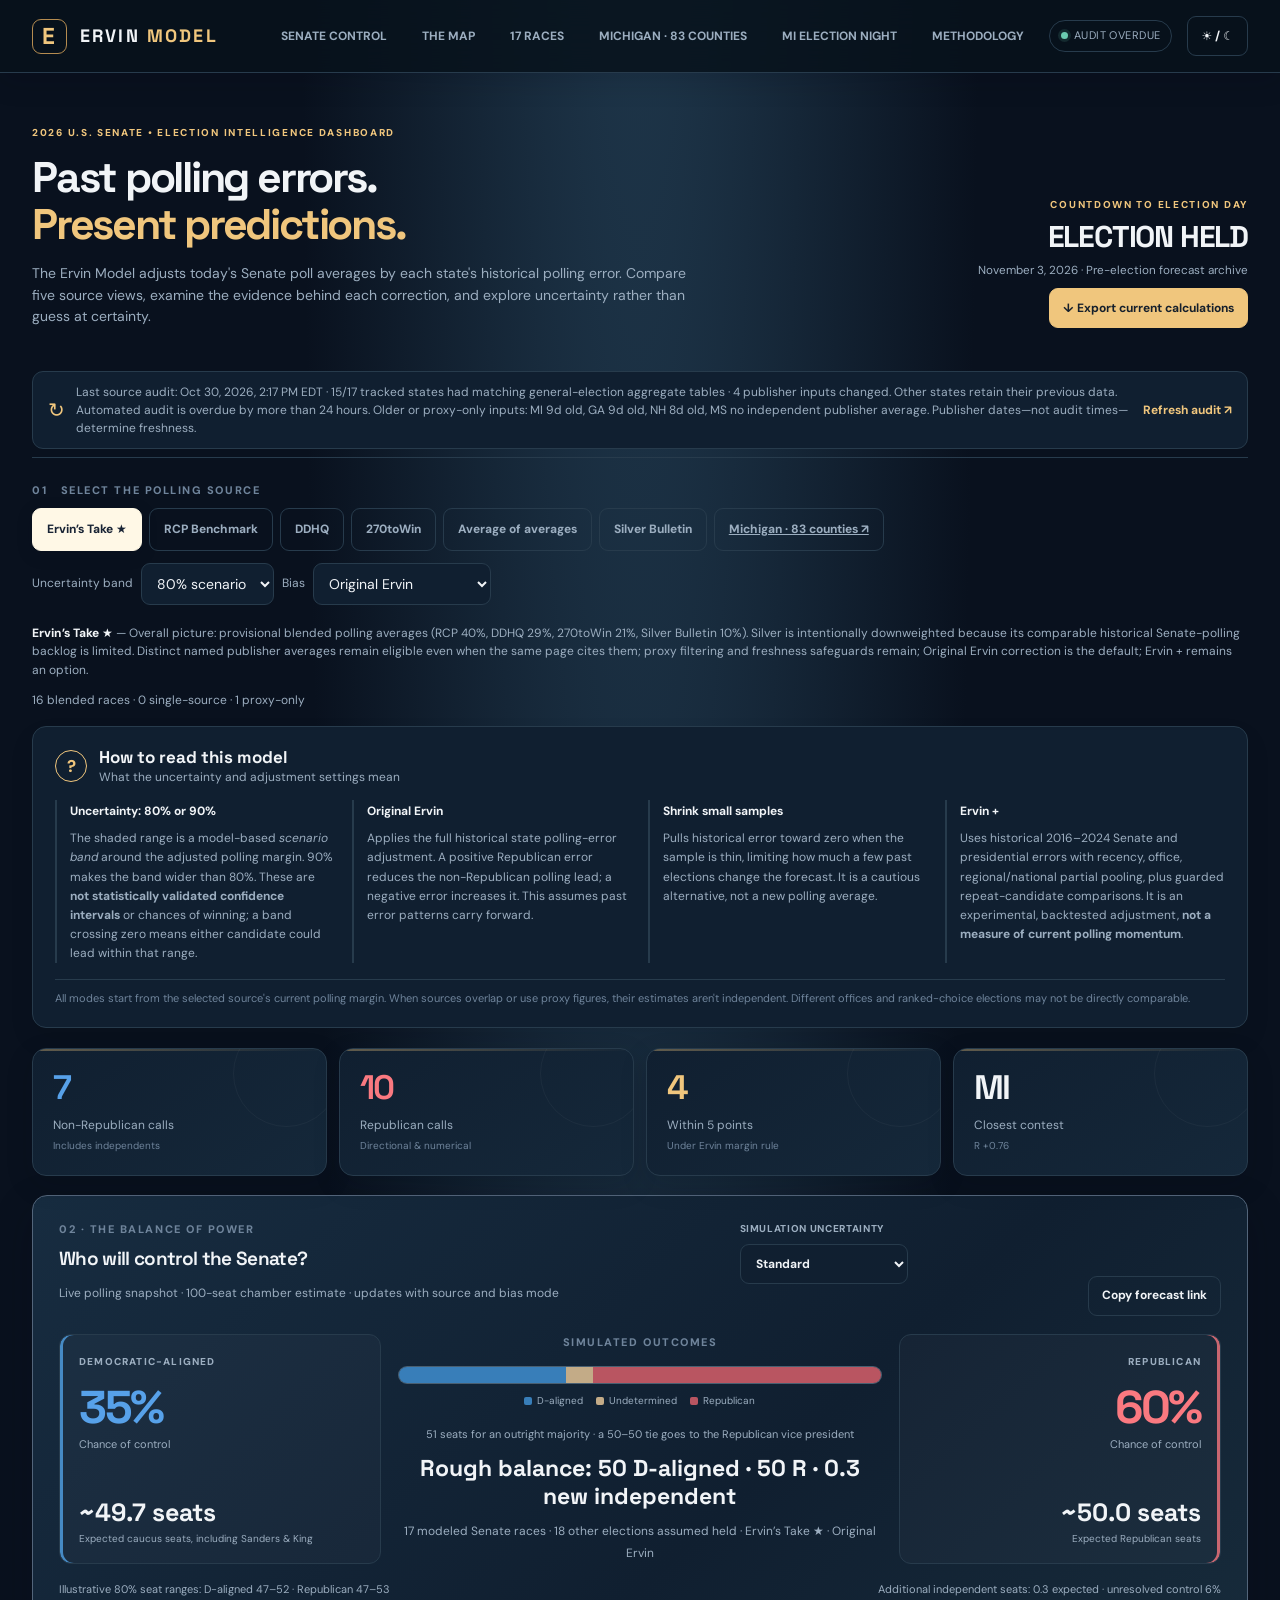
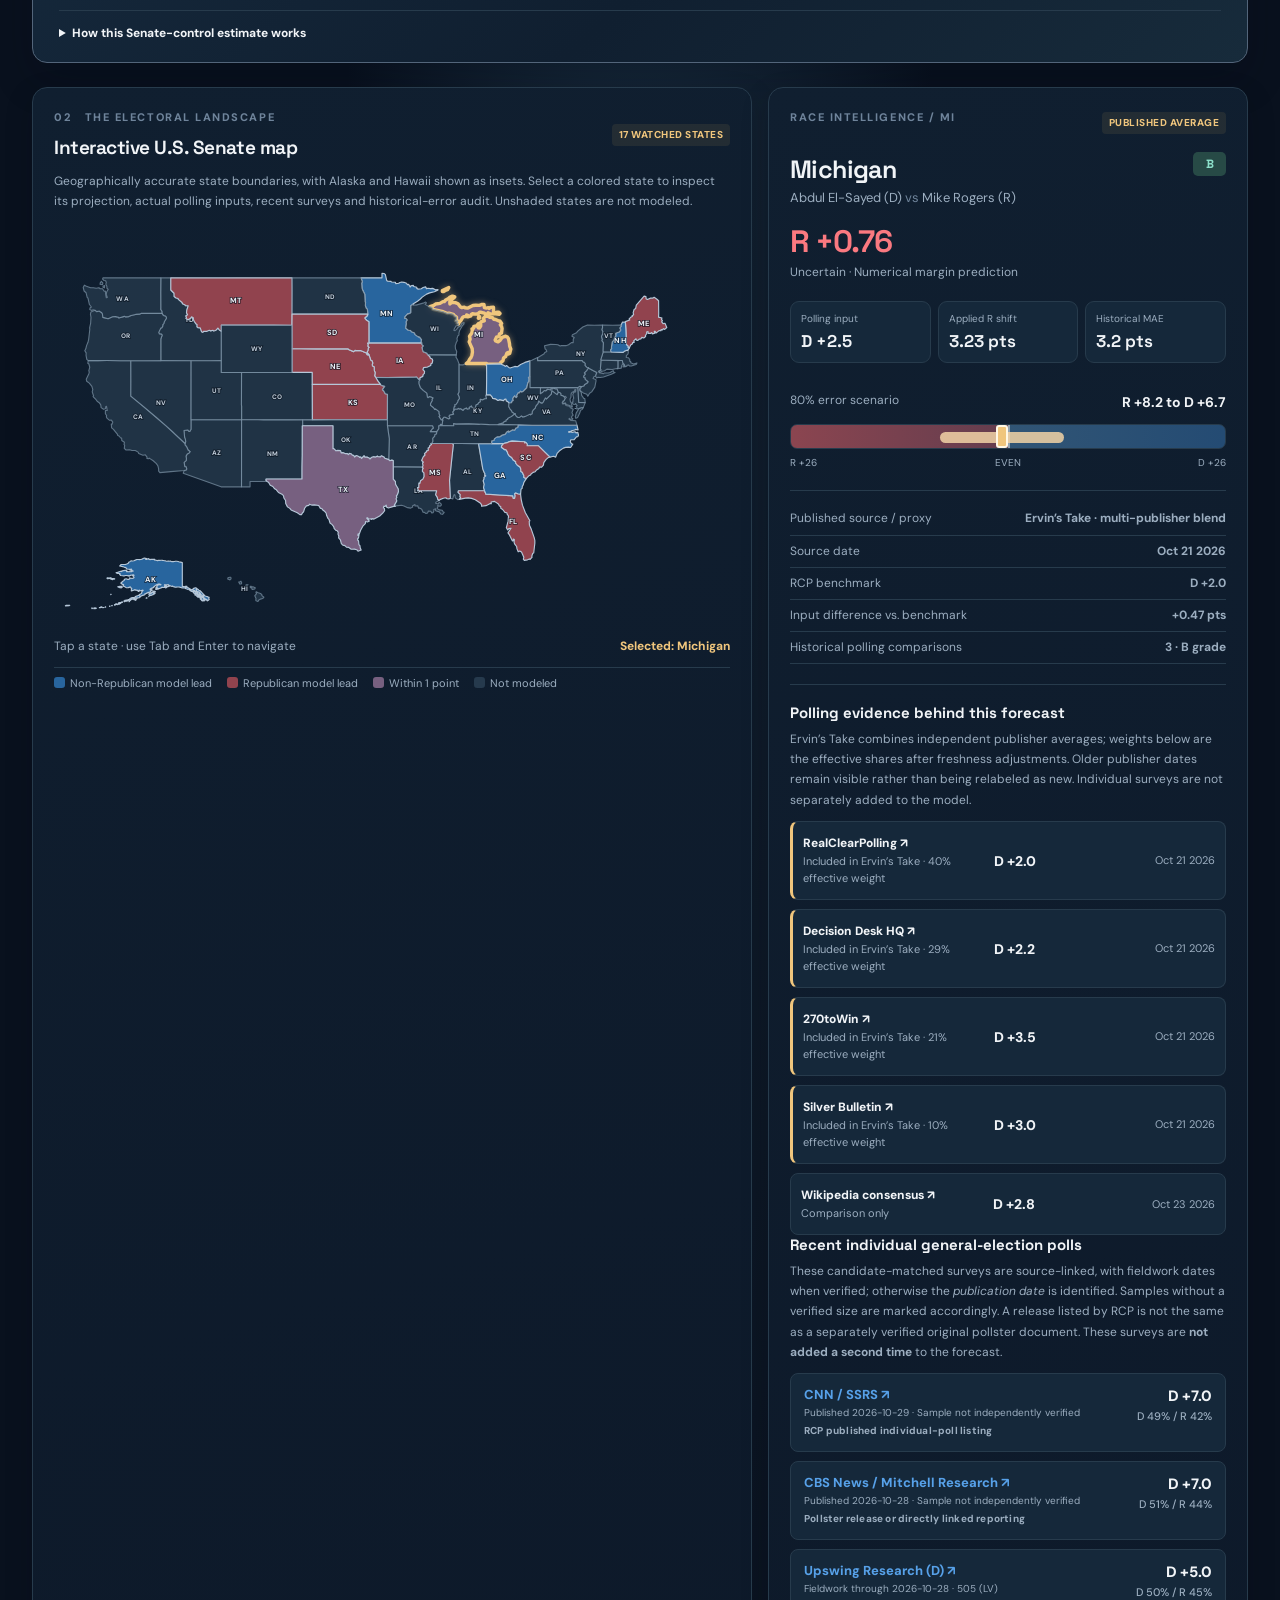
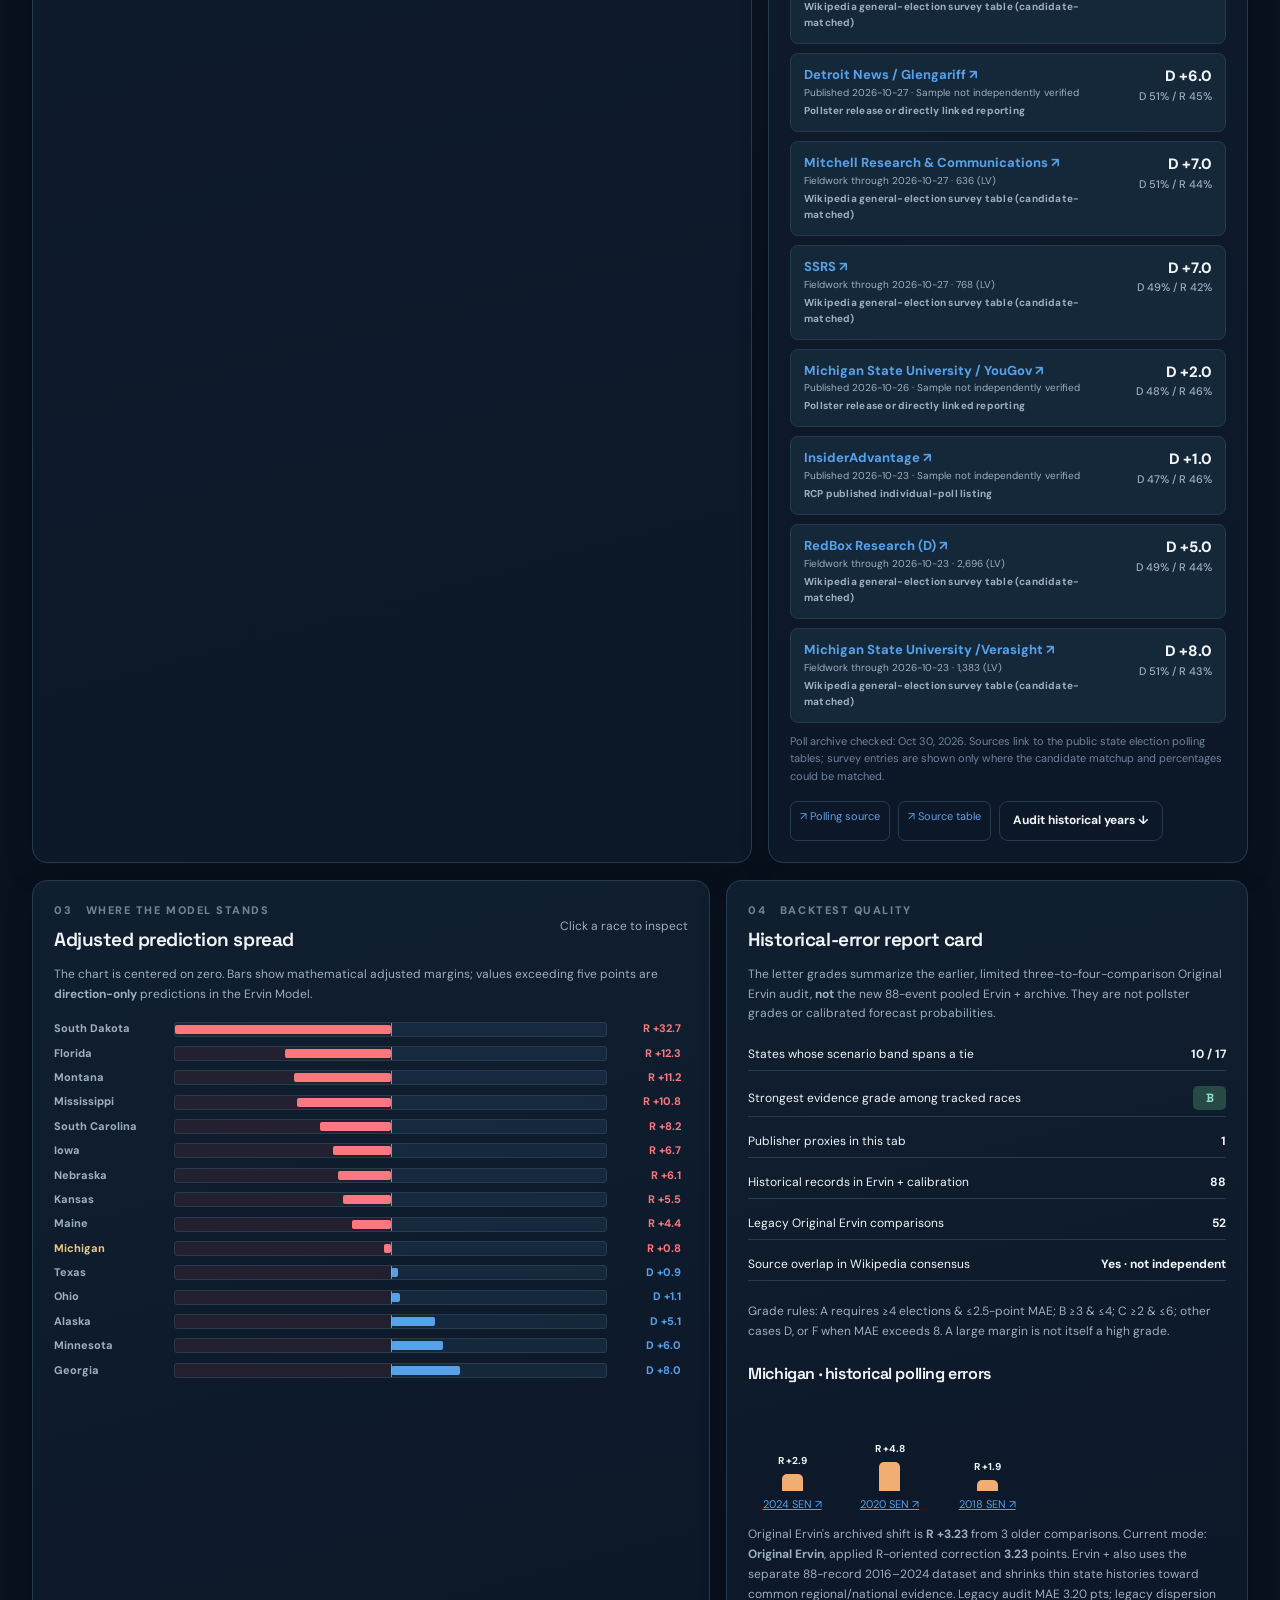
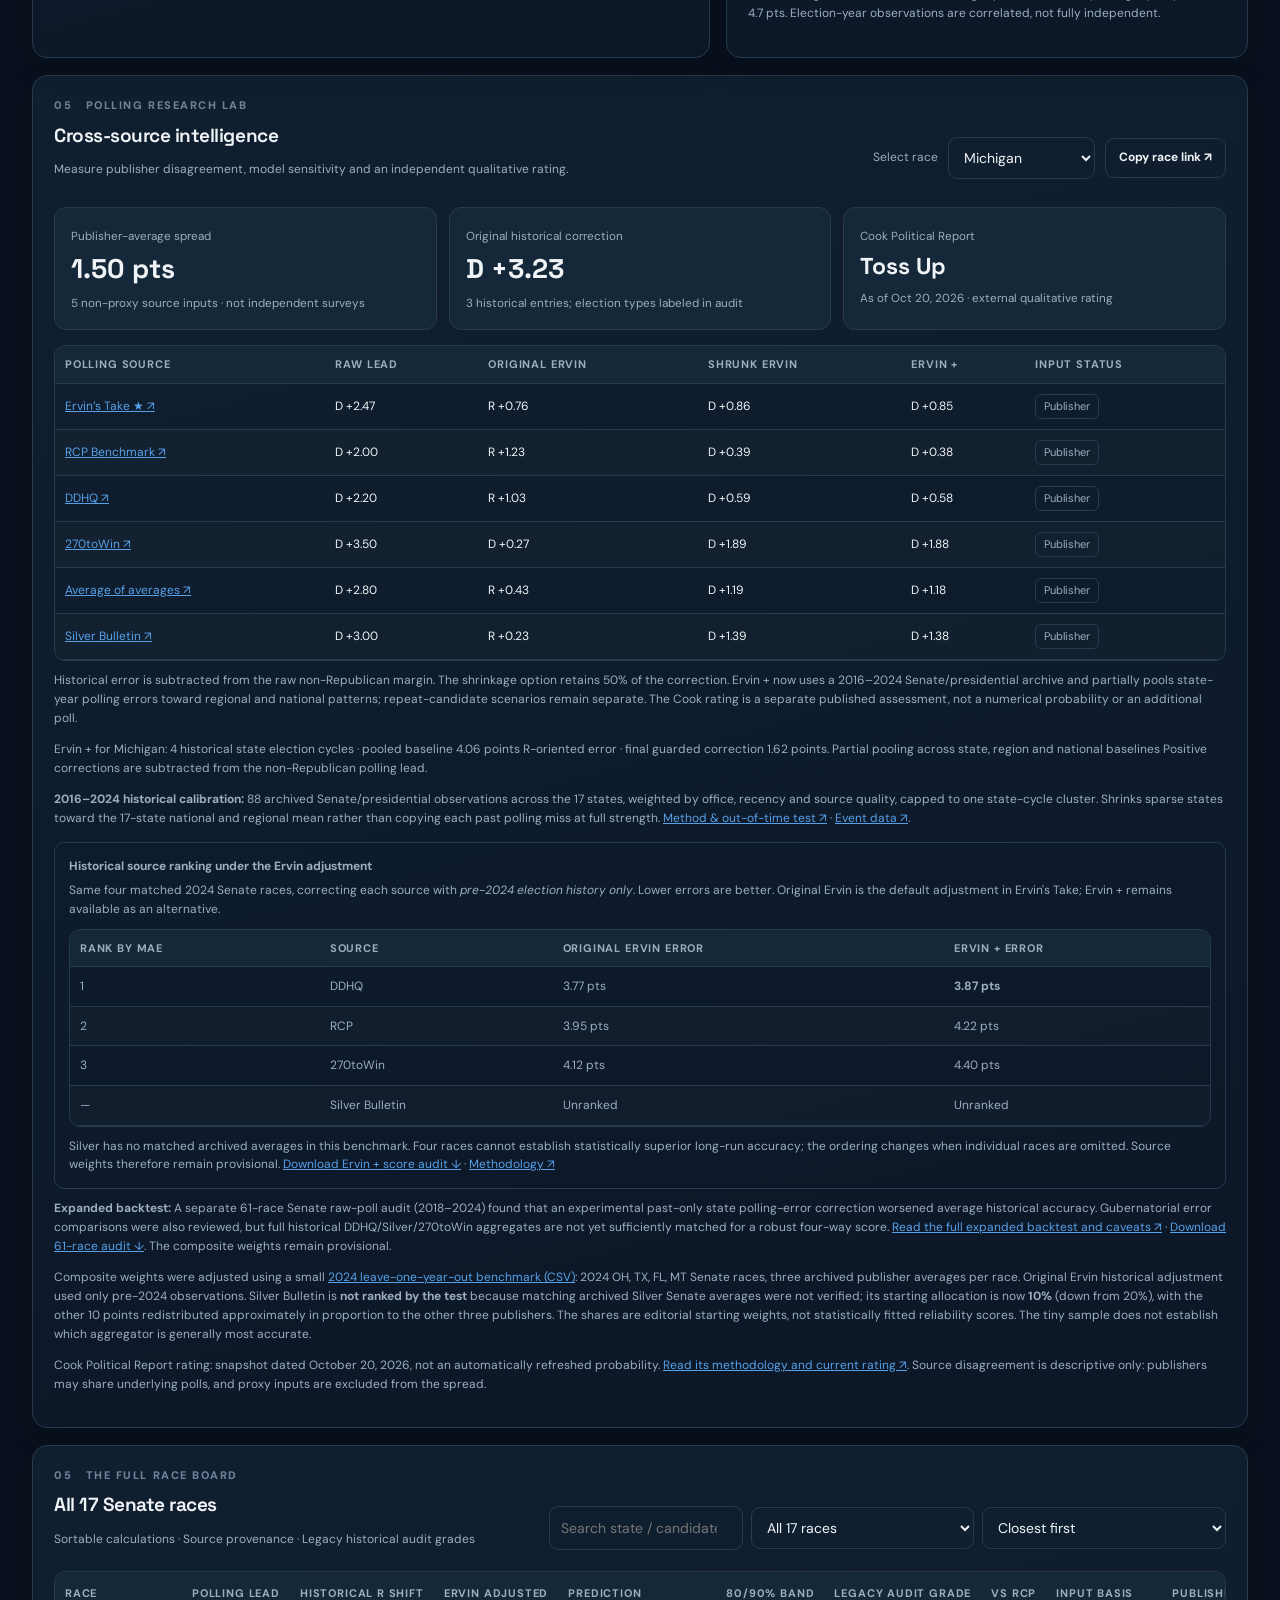
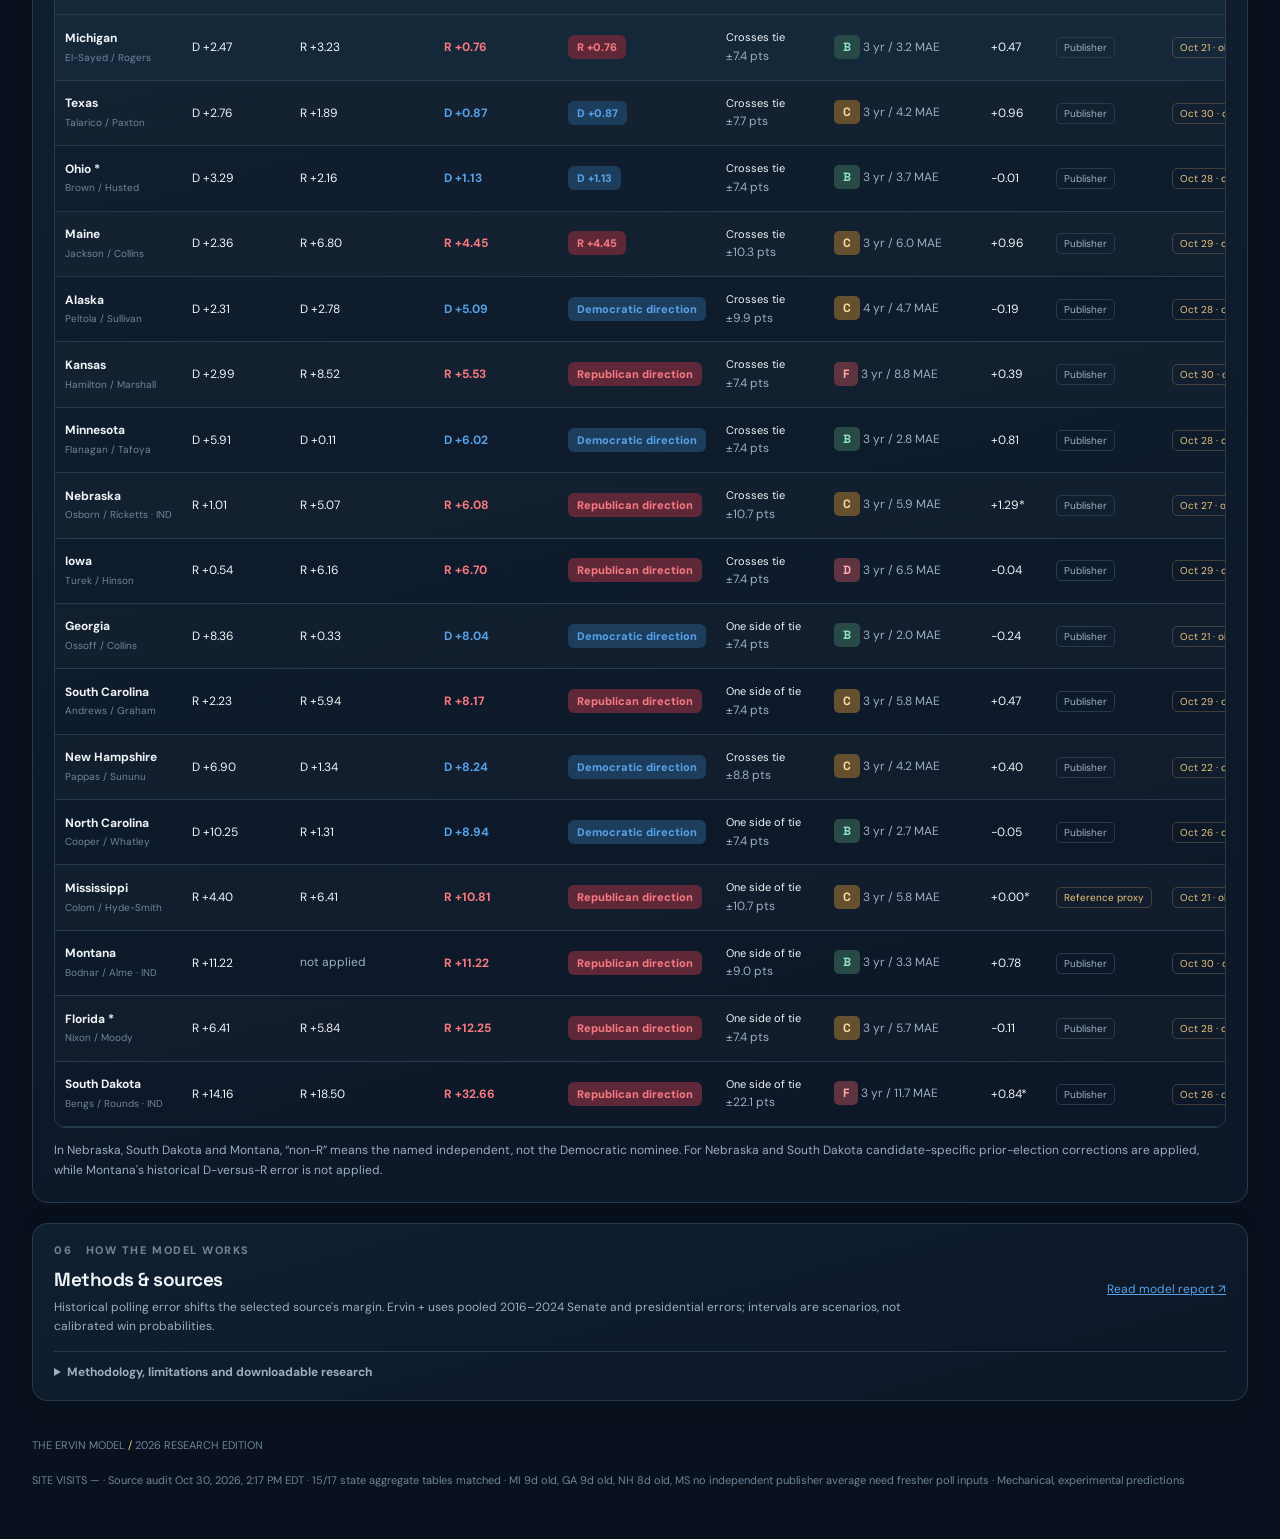
==== index.html @ 3231bbda "Automatic 2026 Senate polling check" ====
<!DOCTYPE html>
<html lang="en"><head><meta charset="utf-8"><meta name="viewport" content="width=device-width, initial-scale=1">
<meta name="theme-color" content="#09111e"><meta name="description" content="Ervin Model: a research dashboard comparing 2026 Senate polling, historical state errors, and uncertainty across 17 competitive races.">
<link rel="preconnect" href="https://fonts.googleapis.com"><link rel="preconnect" href="https://fonts.gstatic.com" crossorigin>
<link rel="stylesheet" href="https://fonts.googleapis.com/css2?family=DM+Sans:wght@400;500;600;700;800&amp;family=Space+Grotesk:wght@400;500;600;700&amp;display=swap" media="print" onload="this.media='all'">
<title>Ervin Model • Senate Forecast Lab | 2026</title><style>
/* Webfonts load non-blockingly; system fallback renders immediately. */
:root{color-scheme:dark;--bg:#09111e;--bg2:#0c1727;--surface:#101f30;--surface2:#15283a;--edge:#273b4c;--text:#f1f4f7;--muted:#9caec0;--subtle:#6f849b;--cream:#fff8e6;--accent:#f0c67d;--blue:#57a1e9;--blue-soft:#1d3d5d;--red:#fa7980;--red-soft:#5e2839;--orange:#f0ae72;--shadow:0 16px 38px #03091255}
:root.light{color-scheme:light;--bg:#eef2f5;--bg2:#e4ebef;--surface:#fff;--surface2:#f4f7fa;--edge:#d6dfe8;--text:#172c3d;--muted:#53677a;--subtle:#70849a;--cream:#fff4da;--accent:#bc7a28;--blue:#2679b5;--blue-soft:#e0effb;--red:#c44953;--red-soft:#fce7e9;--shadow:0 13px 36px #10233813}
*{box-sizing:border-box}html{scroll-behavior:smooth}body{margin:0;color:var(--text);background:radial-gradient(ellipse at 50% -10%,#213b50 0,var(--bg) 38%,var(--bg) 75%);font:14px/1.55 'DM Sans',system-ui,sans-serif}body.light, .light body{background:var(--bg)}button,select,input{font:inherit}button{cursor:pointer}a{color:var(--blue)}.shell{width:min(1480px,calc(100% - 64px));margin-inline:auto}.topbar{height:73px;border-bottom:1px solid var(--edge);background:#08121cd9;backdrop-filter:blur(17px);position:sticky;top:0;z-index:20}.light .topbar{background:#fafcfded}.navinner{display:flex;align-items:center;justify-content:space-between;height:100%;gap:16px}.logo{display:flex;align-items:center;gap:13px;font:700 18px/1 'Space Grotesk',sans-serif;letter-spacing:.12em}.logo-symbol{width:35px;height:35px;border:1px solid #b58c50;border-radius:9px;display:grid;place-items:center;color:var(--accent);font:700 23px 'Space Grotesk'}.logo b{color:var(--accent)}.navend{display:flex;align-items:center;gap:15px}.navend a{color:var(--muted);text-decoration:none;font-size:12px;font-weight:700}.navend a:hover{color:var(--text)}.badge{border:1px solid var(--edge);border-radius:100px;padding:6px 11px;color:var(--muted);font-size:11px;letter-spacing:.04em;white-space:nowrap}.dot-live{width:7px;height:7px;border-radius:50%;display:inline-block;background:#6bcbb0;margin-right:6px;box-shadow:0 0 0 3px #6bcbb022}.button{display:inline-flex;align-items:center;justify-content:center;gap:8px;border:1px solid var(--edge);color:var(--text);background:var(--surface2);padding:9px 13px;border-radius:9px;font-weight:700;font-size:12px;text-decoration:none;transition:background .2s,transform .2s}.button:hover{background:var(--edge)}.button:focus-visible,.tile:focus-visible,input:focus-visible,select:focus-visible{outline:3px solid var(--accent);outline-offset:2px}.button.primary{background:var(--accent);color:#16202c;border-color:var(--accent)}.button.ghost{background:transparent}.hero{padding:46px 0 28px;display:flex;align-items:flex-end;justify-content:space-between;gap:30px;flex-wrap:wrap}.kicker,.eyebrow{font-weight:800;text-transform:uppercase;letter-spacing:.17em;font-size:10px;color:var(--accent)}.hero h1{font:600 clamp(30px,3.35vw,48px)/1.1 'Space Grotesk';max-width:760px;letter-spacing:-.052em;margin:13px 0 15px}.hero h1 em{font-style:normal;color:var(--accent)}.lede{max-width:670px;color:var(--muted);font-size:14px;margin:0}.hero-right{display:flex;flex-direction:column;gap:9px;align-items:flex-end}.hero-right strong{font:700 30px/1 'Space Grotesk';letter-spacing:-.04em}.hero-right small{color:var(--muted)}.divider{height:1px;background:var(--edge);margin:8px 0 24px}.toolbar{display:flex;gap:12px;align-items:center;justify-content:space-between;flex-wrap:wrap;margin-bottom:19px}.section-label{font-size:11px;text-transform:uppercase;font-weight:800;letter-spacing:.14em;color:var(--subtle);margin-bottom:9px}.tabs{display:flex;flex-wrap:wrap;gap:7px}.tab{color:var(--muted);background:transparent;border:1px solid var(--edge);border-radius:9px;padding:11px 14px;font-size:12px;font-weight:750;transition:all .17s}.tab:hover{background:var(--surface2)}.tab[aria-selected=true]{background:var(--cream);color:#182334;border-color:var(--cream);box-shadow:0 3px 12px #01060e38}.controls{display:flex;gap:8px;align-items:center;flex-wrap:wrap}.select, .search{border:1px solid var(--edge);background:var(--surface);color:var(--text);border-radius:9px;padding:10px 11px;min-height:39px}.search{width:194px;outline:none}.subbar{display:flex;justify-content:space-between;align-items:center;gap:12px;flex-wrap:wrap;margin:0 0 16px;color:var(--muted);font-size:12px}.subbar span.source-brand{color:var(--text);font-weight:800}.stat-grid{display:grid;grid-template-columns:repeat(4,minmax(0,1fr));gap:12px;margin:0 0 18px}.stat{background:linear-gradient(145deg,var(--surface),var(--surface2));border:1px solid var(--edge);border-radius:14px;padding:19px 20px;position:relative;overflow:hidden;min-height:114px}.stat:before{content:'';position:absolute;right:-14px;top:-29px;width:105px;height:105px;border-radius:50%;border:1px solid #ffffff0a}.stat .num{font:650 34px/1.15 'Space Grotesk';letter-spacing:-.055em;white-space:nowrap}.stat .num.blue{color:var(--blue)}.stat .num.red{color:var(--red)}.stat .num.gold{color:var(--accent)}.stat p{font-size:12px;color:var(--muted);margin:9px 0 0}.stat small{color:var(--subtle);font-size:10px}.two-col{display:grid;grid-template-columns:minmax(0,1.5fr) minmax(325px,1fr);gap:16px;align-items:stretch}.panel{border:1px solid var(--edge);background:var(--surface);box-shadow:var(--shadow);border-radius:15px;padding:21px}.panel-title{display:flex;align-items:center;justify-content:space-between;gap:12px}.panel h2{font:650 18px 'Space Grotesk';letter-spacing:-.025em;margin:0}.panel h3{font:650 16px 'Space Grotesk';margin:0 0 10px}.muted{color:var(--muted)}.micro{font-size:11px;color:var(--muted)}.map-wrap{padding-top:22px}.cartogram{display:grid;grid-template-columns:repeat(12,minmax(0,1fr));grid-template-rows:repeat(8,49px);gap:5px;max-width:830px;margin:8px auto 23px}.tile{border:1px solid #50627853;color:#9bafc0;background:#24324468;border-radius:8px;display:grid;place-items:center;min-width:0;font-weight:800;font-size:12px;position:relative;cursor:default;transition:filter .18s,transform .18s,box-shadow .18s}.tile span.tiny{font-size:8px;position:absolute;right:3px;bottom:2px;font-weight:700;opacity:.65}.tile.tracked{cursor:pointer;border-color:#ffffff34;color:#f4f6fa}.tile.tracked:hover{transform:translateY(-3px) scale(1.06);filter:brightness(1.25);z-index:2}.tile.dem{background:#275f96}.tile.rep{background:#94424b}.tile.close{background:linear-gradient(130deg,#2a6388,#924a5b);background-color:#51485d}.tile.active{outline:3px solid var(--accent);outline-offset:2px;z-index:3;box-shadow:0 0 0 6px #f0c67d1b}.tile.pinned{border-style:dashed}.legend{display:flex;flex-wrap:wrap;gap:15px;align-items:center;color:var(--muted);font-size:11px}.legend b{width:11px;height:11px;display:inline-block;border-radius:3px;margin-right:5px;vertical-align:-1px}.flag{font-size:10px;color:var(--accent);background:#d7a95b19;border-radius:4px;padding:3px 7px;letter-spacing:.05em;font-weight:800;white-space:nowrap}.detail-title{margin-top:16px;display:flex;justify-content:space-between;gap:12px;align-items:flex-start}.detail h3{font-size:25px;margin:1px 0 3px}.detail .lead{font:650 31px/1.13 'Space Grotesk';letter-spacing:-.045em;margin:15px 0 0}.lead.dem{color:var(--blue)}.lead.rep{color:var(--red)}.detail .candidate{font-size:12px;color:var(--muted)}.mini-grid{display:grid;grid-template-columns:repeat(3,minmax(0,1fr));gap:7px;margin:18px 0}.mini{background:var(--surface2);border:1px solid var(--edge);border-radius:9px;padding:10px}.mini small{display:block;color:var(--muted);font-size:10px;line-height:1.35}.mini strong{font:650 17px 'Space Grotesk';display:block;margin-top:5px}.range-chart{padding:10px 0}.range-label{display:flex;justify-content:space-between;gap:12px}.range-bounds{margin-top:6px;display:flex;justify-content:space-between;color:var(--muted);font-size:10px}.band{height:25px;background:linear-gradient(90deg,#8b4550 0%,#643d4e 50%,#315575 50%,#244b73 100%);border:1px solid var(--edge);border-radius:7px;position:relative;overflow:hidden;margin-top:10px}.band:before{content:'';position:absolute;left:50%;top:0;bottom:0;width:2px;background:#e8e9ed88;z-index:1}.band-interval{position:absolute;top:7px;height:11px;border-radius:6px;background:#f2d4a6;opacity:.85;z-index:2}.band-center{position:absolute;width:12px;height:23px;top:0;background:var(--accent);border:2px solid #fff8e6;transform:translateX(-50%);border-radius:3px;z-index:3}.detail-note{border-top:1px solid var(--edge);padding-top:12px;margin-top:10px;color:var(--muted);font-size:12px}.detail-refs{display:flex;gap:8px;flex-wrap:wrap;margin-top:15px}.detail-refs a{font-size:11px;text-decoration:none;border:1px solid var(--edge);border-radius:7px;padding:6px 9px}.section-gap{margin-top:17px}.analysis-row{display:grid;grid-template-columns:minmax(0,1.3fr) minmax(300px,1fr);gap:16px;align-items:stretch}.bars{display:grid;gap:7px;margin-top:16px;max-height:360px;overflow:auto;padding-right:7px}.barrow{display:grid;grid-template-columns:110px minmax(0,1fr) 64px;gap:10px;align-items:center;font-size:11px}.barname{color:var(--muted);font-weight:750}.bartrack{height:15px;position:relative;background:linear-gradient(90deg,#70303e35 0 50%,#305b8035 50% 100%);border:1px solid var(--edge);border-radius:3px}.bartrack:after{content:'';position:absolute;left:50%;width:1px;background:var(--muted);opacity:.8;top:0;bottom:0}.barfill{position:absolute;top:2px;bottom:2px;border-radius:2px}.barfill.r{background:var(--red)}.barfill.d{background:var(--blue)}.barrow[data-code]{cursor:pointer}.barrow.active .barname{color:var(--accent)}.breakdown{display:grid;gap:9px;margin-top:15px}.grade-row{display:flex;align-items:center;gap:8px;justify-content:space-between;border-bottom:1px solid var(--edge);padding:6px 0;font-size:12px}.grade{font:800 12px 'Space Grotesk';border-radius:5px;padding:4px 9px;min-width:33px;text-align:center}.grade.A,.grade.B{background:#274a46;color:#8ce0ca}.grade.C{background:#64502f;color:#ffdc99}.grade.D,.grade.F{background:#5f3340;color:#ffabab}.archive{padding-top:11px}.hist-bars{display:grid;grid-template-columns:repeat(5,1fr);gap:10px;align-items:end;min-height:118px;margin-top:6px}.hist-column{display:flex;flex-direction:column;align-items:center;justify-content:end;gap:5px;color:var(--muted);font-size:10px}.hist-column .vbar{width:21px;border-radius:5px 5px 0 0;background:var(--orange);min-height:4px}.hist-column .vbar.neg{background:var(--blue)}.archive a{font-size:11px}.table-panel{margin-top:17px}.table-top{display:flex;justify-content:space-between;gap:13px;align-items:center;flex-wrap:wrap;margin-bottom:9px}.filters{display:flex;align-items:center;gap:8px;flex-wrap:wrap}.table-scroll{width:100%;overflow:auto;scrollbar-color:var(--edge) transparent}table{border-collapse:collapse;width:100%;min-width:970px}td,th{text-align:left;border-bottom:1px solid var(--edge);padding:13px 10px;white-space:nowrap}th{font-size:10px;letter-spacing:.075em;text-transform:uppercase;color:var(--muted)}td{font-size:12px;font-variant-numeric:tabular-nums}td.statecell strong{display:block;font-size:12px}td.statecell small{color:var(--subtle)}tr[data-id]{cursor:pointer}tr[data-id]:hover, tr.active{background:var(--surface2)}.call-pill{padding:5px 9px;border-radius:6px;font-size:11px;font-weight:800}.call-pill.rep{background:var(--red-soft);color:var(--red)}.call-pill.dem{background:var(--blue-soft);color:var(--blue)}.call-pill.tie{background:var(--surface2);color:var(--muted)}.status{font-size:10px;color:var(--muted);border:1px solid var(--edge);padding:3px 7px;border-radius:5px}.status.proxy{color:var(--accent);border-color:#b88e5650}.fine{font-size:11px;color:var(--muted)}.source-links{display:flex;flex-wrap:wrap;gap:8px;margin-top:17px}.source-links a{font-size:11px;border:1px solid var(--edge);background:var(--surface2);border-radius:8px;padding:9px 11px;text-decoration:none;font-weight:700}.method-grid{display:grid;grid-template-columns:repeat(3,minmax(0,1fr));gap:15px;margin-top:15px}.method-item{padding:16px;background:var(--surface2);border:1px solid var(--edge);border-radius:10px}.method-item b{font-size:12px}.method-item p{font-size:11px;color:var(--muted);margin:8px 0 0}.foot{padding:36px 0 50px;display:flex;justify-content:space-between;gap:18px;flex-wrap:wrap;font-size:11px;color:var(--subtle)}.snack{position:fixed;bottom:23px;left:50%;transform:translateX(-50%);padding:12px 19px;border-radius:11px;background:var(--cream);color:#182534;z-index:40;box-shadow:var(--shadow);font-size:12px;font-weight:700;opacity:0;pointer-events:none;transition:opacity .2s}.snack.show{opacity:1}@media(max-width:1050px){.two-col,.analysis-row{grid-template-columns:1fr}.cartogram{grid-template-rows:repeat(8,42px)}.stat-grid{grid-template-columns:repeat(2,1fr)}.method-grid{grid-template-columns:1fr 1fr}}@media(max-width:670px){.shell{width:calc(100% - 28px)}.hero{padding:29px 0 20px}.hero-right{align-items:flex-start}.navend a,.topbar .navend .badge{display:none}.topbar{height:64px}.stat{padding:14px;min-height:98px}.stat .num{font-size:29px}.panel{padding:15px}.cartogram{grid-template-rows:repeat(8,30px);gap:3px}.tile{font-size:9px;border-radius:4px}.tile span.tiny{display:none}.legend{gap:9px}.method-grid{grid-template-columns:1fr}.tab{padding:8px 10px}.search{width:155px}.hero h1{font-size:33px}.barrow{grid-template-columns:87px minmax(0,1fr) 65px}.mini-grid{gap:5px}.mini{padding:8px}.mini strong{font-size:13px}.logo{font-size:15px;letter-spacing:.07em}}@media(prefers-reduced-motion:reduce){*,*:before,*:after{scroll-behavior:auto!important;transition:none!important}}

/* Automatic polling-source refresh indicator */
.refresh-strip{display:flex;align-items:center;gap:11px;padding:11px 15px;margin:8px 0 4px;border:1px solid var(--edge);background:var(--surface);border-radius:11px;color:var(--muted);font-size:12px;line-height:1.5}
.refresh-strip span:nth-child(2){flex:1}.refresh-strip a{color:var(--accent);white-space:nowrap;text-decoration:none;font-weight:700}
.refresh-symbol{font-size:20px;color:var(--accent)}
@media(max-width:650px){.refresh-strip{flex-wrap:wrap;gap:7px}.refresh-strip a{width:100%}}


/* Research lab additions */
.insight-head{display:flex;gap:12px;align-items:center;justify-content:space-between;flex-wrap:wrap}.insight-grid{display:grid;grid-template-columns:repeat(3,minmax(0,1fr));gap:12px;margin:15px 0}.insight-stat{background:var(--surface2);border:1px solid var(--edge);border-radius:12px;padding:16px}.insight-stat strong{font:700 27px 'Space Grotesk',sans-serif;display:block;margin:5px 0}.insight-stat small{color:var(--muted)}.comparison-table{width:100%;border-collapse:collapse}.comparison-table th,.comparison-table td{padding:10px;border-bottom:1px solid var(--edge);text-align:left;font-size:12px}.comparison-table th{color:var(--muted)}.insight-toolbar{display:flex;align-items:center;gap:10px;flex-wrap:wrap}.tagline{border:1px solid var(--edge);border-radius:6px;padding:3px 8px;color:var(--muted);font-size:11px;display:inline-block}.insight-note{color:var(--muted);font-size:12px;margin-top:10px}@media(max-width:700px){.insight-grid{grid-template-columns:1fr}.comparison-table{min-width:540px}}

.mode-explainer{border:1px solid var(--edge);background:var(--surface);border-radius:14px;padding:19px 22px;margin:14px 0 20px;box-shadow:0 12px 27px #00000012}.mode-explainer-heading{display:flex;align-items:center;gap:12px;margin-bottom:14px}.mode-explainer-heading strong{font:700 17px 'Space Grotesk',sans-serif;display:block}.mode-explainer-heading span:not(.mode-explainer-mark){display:block;font-size:12px;color:var(--muted)}.mode-explainer-mark{display:grid;place-items:center;width:32px;height:32px;border-radius:50%;border:1px solid var(--accent);color:var(--accent);font-weight:800;font-size:17px}.mode-explainer-grid{display:grid;grid-template-columns:repeat(4,minmax(0,1fr));gap:16px}.mode-explainer-grid>div{border-left:2px solid var(--edge);padding-left:13px}.mode-explainer-grid b{font-size:12px;color:var(--text)}.mode-explainer-grid p{margin:7px 0 0;color:var(--muted);font-size:12px;line-height:1.6}.mode-explainer-foot{border-top:1px solid var(--edge);margin:16px 0 0;padding-top:10px;color:var(--subtle);font-size:11px}@media(max-width:1000px){.mode-explainer-grid{grid-template-columns:repeat(2,minmax(0,1fr))}}@media(max-width:550px){.mode-explainer-grid{grid-template-columns:1fr}.mode-explainer{padding:16px}}
@media(max-width:670px){.topbar{backdrop-filter:none}.tile.tracked:hover{transform:none}.shell{contain:layout style}}@media(prefers-reduced-motion:reduce){.tile{transition:none!important}.topbar{backdrop-filter:none}} 
.methodology-compact{padding:18px 21px;margin-top:20px}.method-top{display:flex;align-items:center;justify-content:space-between;gap:16px}.method-top h2{font-size:17px}.method-top p{margin:5px 0 0;max-width:870px}.method-link{font-size:12px;white-space:nowrap}.model-details{border-top:1px solid var(--edge);margin-top:14px;padding-top:11px}.model-details summary{cursor:pointer;color:var(--muted);font-size:12px;font-weight:700}.model-details .method-grid{margin-top:15px}.model-details .source-links{margin:10px 0 0}.model-details:focus-within summary{color:var(--text)}@media(max-width:700px){.method-top{flex-wrap:wrap}.methodology-compact{padding:15px}} 

/* 2026 editorial UI refinement: consistent surface rhythm and legible controls. */
.topbar{box-shadow:0 8px 28px #02091225}
.navend a{padding:8px 10px;border-radius:7px;transition:background .16s,color .16s}
.navend a:hover{background:var(--surface2)}
.hero{padding-top:52px;padding-bottom:35px}
.hero h1{font-weight:700}
.panel{background:linear-gradient(165deg,var(--surface),var(--bg2));border-color:var(--edge);box-shadow:0 10px 28px #0309122b}
.light .panel{background:linear-gradient(165deg,#fff,var(--surface2))}
.stat{box-shadow:0 9px 28px #040b1624;border-color:var(--edge)}
.stat:after{content:"";position:absolute;left:0;top:0;right:0;height:2px;background:linear-gradient(90deg,var(--accent),transparent);opacity:.37}
.panel h2,.panel h3{letter-spacing:-.025em}
.tab,.select,.search,.button{min-height:40px}
.tab:hover,.button:hover{transform:translateY(-1px)}
.tab[aria-selected=true]{box-shadow:0 4px 15px #080d1c35}
.table-scroll{border:1px solid var(--edge);border-radius:11px;overflow:auto}
.table-scroll th{position:sticky;top:0;background:var(--surface2);z-index:1}
.table-scroll tr:nth-child(even){background:#ffffff04}
.light .table-scroll tr:nth-child(even){background:#111f3006}
.detail-refs a:hover{background:var(--surface2)}
@media(max-width:680px){.hero{padding-top:30px}.panel{box-shadow:none}.navend{gap:5px}.navend a{padding:6px}}
@media(prefers-reduced-motion:reduce){.tab,.button,.navend a{transition:none!important}}

</style><link rel="stylesheet" href="site-chrome.css"><link rel="stylesheet" href="senate-control.css"><link rel="stylesheet" href="scripts/us-map.css"><link rel="stylesheet" href="scripts/dashboard-readability.css"></head>
<body>
<header class="topbar"><div class="shell navinner"><div class="logo"><div class="logo-symbol" aria-hidden="true">E</div><span>ERVIN <b>MODEL</b></span></div><nav class="navend" aria-label="Page sections"><a href="#senate-control">SENATE CONTROL</a><a href="#map-area">THE MAP</a><a href="#races">17 RACES</a><a href="michigan/" title="Michigan county-by-county Senate projection">MICHIGAN · 83 COUNTIES</a><a href="michigan/election-night/" title="Michigan 2026 precinct election-night reporting">MI ELECTION NIGHT</a><a href="#methodology">METHODOLOGY</a><span class="badge"><span class="dot-live"></span><span id="freshnessLabel">OCT 23 RESEARCH SNAPSHOT</span></span><button class="button ghost" id="themeToggle" aria-label="Toggle light or dark appearance">☀ / ☾</button></nav></div></header>
<main class="shell">
<section class="hero"><div><div class="kicker">2026 U.S. Senate • Election intelligence dashboard</div><h1>Past polling errors.<br><em>Present predictions.</em></h1><p class="lede">The Ervin Model adjusts today's Senate poll averages by each state's historical polling error. Compare five source views, examine the evidence behind each correction, and explore uncertainty rather than guess at certainty.</p></div><div class="hero-right"><div class="eyebrow">Countdown to Election Day</div><strong id="countdown">11 days</strong><small id="countdownFoot">Tuesday, November 3, 2026 · Archived research snapshot</small><button class="button primary" id="exportCSV">↓ Export current calculations</button></div></section>
<div class="refresh-strip" role="status" aria-live="polite"><span class="refresh-symbol" aria-hidden="true">↻</span><span id="refreshDetails">This downloaded edition is a dated polling snapshot. An authorized GitHub Pages deployment enables scheduled checks every three hours.</span><a href="refresh_log.json" id="refreshAuditLink" hidden target="_blank" rel="noopener noreferrer">Refresh audit ↗</a></div><div class="divider"></div>
<section aria-label="Polling data sources"><div class="section-label">01 &nbsp; SELECT THE POLLING SOURCE</div><div class="toolbar"><div class="tabs" id="tabs" role="tablist" aria-label="Polling source"></div><div class="controls"><label class="fine" for="confidenceLevel">Uncertainty band</label><select class="select" id="confidenceLevel" aria-label="Choose uncertainty level"><option value="80">80% scenario</option><option value="90">90% scenario</option></select><label class="fine" for="biasMode">Bias</label><select class="select" id="biasMode" aria-label="Choose historical bias mode"><option value="original">Original Ervin</option><option value="shrink">Shrink small samples</option><option value="weighted">Ervin +</option></select></div></div><div class="subbar"><span><span class="source-brand" id="sourceName">Average of averages</span> <span id="sourceDescription">Wikipedia aggregator consensus, not extra individual polls.</span></span><span id="verifiedCount">17 races • Source provenance shown per race</span></div></section>
<aside class="mode-explainer" aria-label="How to read the forecasting controls">
 <div class="mode-explainer-heading"><span class="mode-explainer-mark">?</span><div><strong>How to read this model</strong><span>What the uncertainty and adjustment settings mean</span></div></div>
 <div class="mode-explainer-grid">
  <div><b>Uncertainty: 80% or 90%</b><p>The shaded range is a model-based <em>scenario band</em> around the adjusted polling margin. 90% makes the band wider than 80%. These are <strong>not statistically validated confidence intervals</strong> or chances of winning; a band crossing zero means either candidate could lead within that range.</p></div>
  <div><b>Original Ervin</b><p>Applies the full historical state polling-error adjustment. A positive Republican error reduces the non-Republican polling lead; a negative error increases it. This assumes past error patterns carry forward.</p></div>
  <div><b>Shrink small samples</b><p>Pulls historical error toward zero when the sample is thin, limiting how much a few past elections change the forecast. It is a cautious alternative, not a new polling average.</p></div>
  <div><b>Ervin +</b><p>Uses historical 2016–2024 Senate and presidential errors with recency, office, regional/national partial pooling, plus guarded repeat-candidate comparisons. It is an experimental, backtested adjustment, <strong>not a measure of current polling momentum</strong>.</p></div>
 </div>
 <p class="mode-explainer-foot">All modes start from the selected source's current polling margin. When sources overlap or use proxy figures, their estimates aren't independent. Different offices and ranked-choice elections may not be directly comparable.</p>
</aside>
<section class="stat-grid" id="stats" aria-label="Summary metrics"></section>
<section id="senate-control" class="panel senate-control" aria-labelledby="controlTitle">
<div class="control-heading"><div><div class="section-label">02 · THE BALANCE OF POWER</div><h2 id="controlTitle">Who will control the Senate?</h2><p class="micro">Live polling snapshot · 100-seat chamber estimate · updates with source and bias mode</p></div><label for="controlUncertainty" class="control-select-label">SIMULATION UNCERTAINTY<select class="select" id="controlUncertainty"><option value="1">Standard</option><option value="1.3">Wider</option><option value=".7">Narrower</option></select></label><button class="button ghost" id="copyControlForecast" type="button" aria-label="Copy shareable Senate control forecast link">Copy forecast link</button></div>
<div class="control-summary" aria-live="polite"><div class="control-side democratic"><span class="control-party">DEMOCRATIC-ALIGNED</span><strong id="controlDemChance">—</strong><span>Chance of control</span><div class="control-seats"><span id="controlDemSeats">—</span><small>Expected caucus seats, including Sanders &amp; King</small></div></div>
<div class="control-mid"><div class="section-label">SIMULATED OUTCOMES</div><div class="control-win-bar" role="img" id="controlBar" aria-label="Simulated party-control frequencies"><span class="control-dem" id="controlDemBar"></span><span class="control-unknown" id="controlUnknownBar"></span><span class="control-rep" id="controlRepBar"></span></div><div class="control-win-legend"><span><b class="key-dem"></b>D-aligned</span><span><b class="key-neutral"></b>Undetermined</span><span><b class="key-rep"></b>Republican</span></div><div class="control-majority">51 seats for an outright majority · a 50–50 tie goes to the Republican vice president</div><strong class="control-point-seats" id="controlPointSeats">—</strong><span class="micro" id="controlUnmodeled">Untracked seats assumed unchanged</span></div>
<div class="control-side republican"><span class="control-party">REPUBLICAN</span><strong id="controlRepChance">—</strong><span>Chance of control</span><div class="control-seats"><span id="controlRepSeats">—</span><small>Expected Republican seats</small></div></div></div>
<div class="control-footline"><span id="controlRange">Calculating scenario spread…</span><span id="controlOther">Independent outcomes shown separately</span></div>
<details class="control-method"><summary>How this Senate-control estimate works</summary><p>These are <strong>experimental, uncalibrated scenario frequencies, not validated win probabilities</strong>. The model simulates adjusted polling leads in 17 races, shared national error, and state-specific errors; assumes the other 18 Senate elections are held by their current parties; starts from 53 Republican and 47 Democratic-aligned seats; and treats potential new independents in Nebraska, South Dakota and Montana separately rather than assuming they caucus with Democrats. A 50–50 tie favors Republicans because of the vice presidency. Results change with your polling source, adjustment, or uncertainty selection. <a href="https://www.dailypress.senate.gov/on-the-floor/senate-facts/" target="_blank" rel="noopener noreferrer">Senate party balance</a> · <a href="https://ballotpedia.org/United_States_Senate_elections%2C_2026" target="_blank" rel="noopener noreferrer">2026 elections</a>.</p></details></section>
<section class="two-col" id="map-area"><article class="panel"><div class="panel-title"><div><div class="section-label">02 &nbsp; THE ELECTORAL LANDSCAPE</div><h2>Interactive U.S. Senate map</h2></div><span class="flag">17 WATCHED STATES</span></div><p class="micro">Geographically accurate state boundaries, with Alaska and Hawaii shown as insets. Select a colored state to inspect its projection, actual polling inputs, recent surveys and historical-error audit. Unshaded states are not modeled.</p><div class="map-wrap"><div id="map" class="geo-map-wrap" role="group" aria-label="Interactive geographic map of all 50 U.S. states"></div><div class="geo-map-caption"><span>Tap a state · use Tab and Enter to navigate</span><span class="geo-map-status" id="mapSelection">Selected: Michigan</span></div></div><div class="legend geo-map-legend"><span><b style="background:#28659e"></b>Non-Republican model lead</span><span><b style="background:#91434e"></b>Republican model lead</span><span><b style="background:#776080"></b>Within 1 point</span><span><b style="background:#263a4d"></b>Not modeled</span></div></article><aside class="panel detail" id="detail" aria-live="polite"></aside></section>
<section class="analysis-row section-gap"><article class="panel"><div class="panel-title"><div><div class="section-label">03 &nbsp; WHERE THE MODEL STANDS</div><h2>Adjusted prediction spread</h2></div><span class="micro">Click a race to inspect</span></div><p class="micro">The chart is centered on zero. Bars show mathematical adjusted margins; values exceeding five points are <b>direction-only</b> predictions in the Ervin Model.</p><div class="bars" id="bars"></div></article><article class="panel"><div class="section-label">04 &nbsp; BACKTEST QUALITY</div><h2>Historical-error report card</h2><p class="micro">The letter grades summarize the earlier, limited three-to-four-comparison Original Ervin audit, <b>not</b> the new 88-event pooled Ervin + archive. They are not pollster grades or calibrated forecast probabilities.</p><div class="breakdown" id="gradeOverview"></div><div class="archive"><h3 id="historyHeading">Historical errors</h3><div class="hist-bars" id="histBars" aria-label="Historical polling-error bars"></div><p class="micro" id="historyExplanation"></p></div></article></section>
<section class="panel table-panel" id="researchLab"><div class="section-label">05 &nbsp; POLLING RESEARCH LAB</div><div class="insight-head"><div><h2>Cross-source intelligence</h2><p class="micro">Measure publisher disagreement, model sensitivity and an independent qualitative rating.</p></div><div class="insight-toolbar"><label class="fine" for="insightRace">Select race</label><select id="insightRace" class="select" aria-label="Research lab race"></select><button class="button ghost" id="shareForecast" type="button">Copy race link ↗</button></div></div><div class="insight-grid" id="insightStats"></div><div class="table-scroll"><table class="comparison-table"><thead><tr><th>Polling source</th><th>Raw lead</th><th>Original Ervin</th><th>Shrunk Ervin</th><th>Ervin +</th><th>Input status</th></tr></thead><tbody id="insightSourceRows"></tbody></table></div><p id="insightContext" class="insight-note"></p><p id="calibrationDetail" class="insight-note"></p><p class="insight-note"><strong>2016–2024 historical calibration:</strong> 88 archived Senate/presidential observations across the 17 states, weighted by office, recency and source quality, capped to one state-cycle cluster. Shrinks sparse states toward the 17-state national and regional mean rather than copying each past polling miss at full strength. <a href="research/CALIBRATION_2016_2024_REPORT.md" target="_blank" rel="noopener noreferrer">Method & out-of-time test ↗</a> · <a href="research/calibration_events_2016_2024.json" target="_blank" rel="noopener noreferrer">Event data ↗</a>.</p><div class="insight-note" style="border:1px solid var(--edge);border-radius:10px;padding:14px;margin-top:14px"><strong>Historical source ranking under the Ervin adjustment</strong><p style="margin:5px 0 10px">Same four matched 2024 Senate races, correcting each source with <em>pre-2024 election history only</em>. Lower errors are better. Original Ervin is the default adjustment in Ervin's Take; Ervin + remains available as an alternative.</p><div class="table-scroll"><table class="comparison-table"><thead><tr><th>Rank by MAE</th><th>Source</th><th>Original Ervin error</th><th>Ervin + error</th></tr></thead><tbody><tr><td>1</td><td>DDHQ</td><td>3.77 pts</td><td><b>3.87 pts</b></td></tr><tr><td>2</td><td>RCP</td><td>3.95 pts</td><td>4.22 pts</td></tr><tr><td>3</td><td>270toWin</td><td>4.12 pts</td><td>4.40 pts</td></tr><tr><td>—</td><td>Silver Bulletin</td><td>Unranked</td><td>Unranked</td></tr></tbody></table></div><p style="margin:10px 0 0">Silver has no matched archived averages in this benchmark. Four races cannot establish statistically superior long-run accuracy; the ordering changes when individual races are omitted. Source weights therefore remain provisional. <a href="research/ervin_plus_2024_source_backtest.csv" download>Download Ervin + score audit ↓</a> · <a href="research/FOUR_SOURCE_FAIR_RANKING.md" target="_blank" rel="noopener noreferrer">Methodology ↗</a></p></div><p class="insight-note"><strong>Expanded backtest:</strong> A separate 61-race Senate raw-poll audit (2018–2024) found that an experimental past-only state polling-error correction worsened average historical accuracy. Gubernatorial error comparisons were also reviewed, but full historical DDHQ/Silver/270toWin aggregates are not yet sufficiently matched for a robust four-way score. <a href="research/EXPANDED_BACKTEST_2018_2024.md" target="_blank" rel="noopener noreferrer">Read the full expanded backtest and caveats ↗</a> · <a href="research/senate_2018_2024_walk_forward.csv" download>Download 61-race audit ↓</a>. The composite weights remain provisional.</p><p class="insight-note">Composite weights were adjusted using a small <a href="blend_backtest_2024.csv" download>2024 leave-one-year-out benchmark (CSV)</a>: 2024 OH, TX, FL, MT Senate races, three archived publisher averages per race. Original Ervin historical adjustment used only pre-2024 observations. Silver Bulletin is <b>not ranked by the test</b> because matching archived Silver Senate averages were not verified; its starting allocation is now <b>10%</b> (down from 20%), with the other 10 points redistributed approximately in proportion to the other three publishers. The shares are editorial starting weights, not statistically fitted reliability scores. The tiny sample does not establish which aggregator is generally most accurate.</p><p class="insight-note">Cook Political Report rating: snapshot dated October 20, 2026, not an automatically refreshed probability. <a href="https://www.cookpolitical.com/ratings/senate-race-ratings?check_logged_in=1" target="_blank" rel="noopener noreferrer">Read its methodology and current rating ↗</a>. Source disagreement is descriptive only: publishers may share underlying polls, and proxy inputs are excluded from the spread.</p></section>
<section class="panel table-panel" id="races"><div class="section-label">05 &nbsp; THE FULL RACE BOARD</div><div class="table-top"><div><h2>All 17 Senate races</h2><p class="micro">Sortable calculations · Source provenance · Legacy historical audit grades</p></div><div class="filters"><input class="search" id="search" type="search" aria-label="Search races" placeholder="Search state / candidate…"><select class="select" id="raceFilter" aria-label="Filter races"><option value="all">All 17 races</option><option value="close">Adjusted within ±5</option><option value="cross">Scenario band crosses zero</option><option value="proxy">Source fallback used</option><option value="independent">Independent matchups</option></select><select class="select" id="sort" aria-label="Sort races"><option value="close">Closest first</option><option value="name">State A–Z</option><option value="margin">Democratic / independent first</option><option value="error">Largest historical error</option><option value="grade">Strongest historical evidence</option><option value="fresh">Newest publisher date</option></select></div></div><div class="table-scroll"><table><thead><tr><th>Race</th><th>Polling lead</th><th>Historical R shift</th><th>Ervin adjusted</th><th>Prediction</th><th>80/90% band</th><th>Legacy audit grade</th><th>Vs RCP</th><th>Input basis</th><th>Publisher date</th></tr></thead><tbody id="rows"></tbody></table></div><p class="fine" style="margin:13px 0 0">In Nebraska, South Dakota and Montana, “non-R” means the named independent, not the Democratic nominee. For Nebraska and South Dakota candidate-specific prior-election corrections are applied, while Montana's historical D-versus-R error is not applied.</p></section>
<section class="panel methodology-compact" id="methodology">
 <div class="method-top"><div><div class="section-label">06 &nbsp; HOW THE MODEL WORKS</div><h2>Methods & sources</h2><p class="micro">Historical polling error shifts the selected source's margin. Ervin + uses pooled 2016–2024 Senate and presidential errors; intervals are scenarios, not calibrated win probabilities.</p></div><a href="research/CALIBRATION_2016_2024_REPORT.md" target="_blank" rel="noopener noreferrer" class="method-link">Read model report ↗</a></div>
 <details class="model-details"><summary>Methodology, limitations and downloadable research</summary>
  <div class="method-grid">
   <div class="method-item"><b>Historical adjustment</b><p>Positive past D–R polling error reduces today's non-Republican lead. Original Ervin uses the archived state comparisons; Shrink small samples attenuates that shift; Ervin + partially pools 2016–2024 state-cycle observations with national and regional evidence and guarded returning-candidate comparisons.</p></div>
   <div class="method-item"><b>Uncertainty & evidence</b><p>Model ranges are scenario bands rather than independently validated confidence intervals or win probabilities. Historical audit grades are legacy comparisons, not statistically calibrated race probabilities. Independent and ranked-choice elections need extra caution.</p></div>
   <div class="method-item"><b>Polling source overlap</b><p>Different aggregators may include the same underlying surveys. Ervin's Take combines separately attributed publisher averages and excludes explicitly flagged proxy inputs, with weighted availability/freshness adjustments. An aggregator-of-aggregators is not additional independent evidence.</p></div>
  </div>
  <div class="source-links"><a href="https://www.realclearpolling.com/elections/senate/2026/toss-ups" target="_blank" rel="noopener noreferrer">RealClearPolling ↗</a><a href="https://www.270towin.com/2026-senate-polls/" target="_blank" rel="noopener noreferrer">270toWin ↗</a><a href="https://en.wikipedia.org/wiki/2026_United_States_Senate_elections" target="_blank" rel="noopener noreferrer">Polling aggregation ↗</a><a href="https://votes.decisiondeskhq.com/polls/2026" target="_blank" rel="noopener noreferrer">DDHQ ↗</a><a href="https://www.cookpolitical.com/ratings/senate-race-ratings?check_logged_in=1" target="_blank" rel="noopener noreferrer">Cook ↗</a><a href="historical_error_audit.csv" download>Historical audit ↓</a><a href="source_snapshot.csv" download>Source snapshot ↓</a></div>
 </details>
</section>
<footer class="foot"><span>THE ERVIN MODEL <span style="color:var(--accent)">/</span> 2026 RESEARCH EDITION</span><span><span id="siteVisitCount" aria-live="polite" title="Approximate page visits since counter installation">SITE VISITS —</span> · <span id="footerFreshness">Source snapshot October 23, 2026 · Automatic refreshing activates after GitHub Pages deployment</span> · Mechanical, experimental predictions</span></footer>
</main><div class="snack" id="snack" role="status"></div><script src="scripts/calibration_engine.js"></script><script src="scripts/senate_control.js"></script><script src="scripts/us-geography.js"></script><script>
window.ERVIN_DATA = {
  "asof": "October 30, 2026",
  "election": "November 3, 2026",
  "sourceList": [
    {
      "key": "take",
      "title": "Ervin’s Take ★",
      "desc": "Overall picture: provisional blended polling averages (RCP 40%, DDHQ 29%, 270toWin 21%, Silver Bulletin 10%). Silver is intentionally downweighted because its comparable historical Senate-polling backlog is limited. Distinct named publisher averages remain eligible even when the same page cites them; proxy filtering and freshness safeguards remain; Original Ervin correction is the default; Ervin + remains an option."
    },
    {
      "key": "rcp",
      "title": "RCP Benchmark",
      "desc": "RealClearPolling is the benchmark; explicit independently published poll proxies used only where no matching RCP average was verified."
    },
    {
      "key": "ddhq",
      "title": "DDHQ",
      "desc": "Decision Desk HQ polling averages; explicit polling proxies where there is no matching DDHQ average."
    },
    {
      "key": "win270",
      "title": "270toWin",
      "desc": "270toWin rolling polls; explicit polling proxies where there is no comparable published 270toWin number."
    },
    {
      "key": "average",
      "title": "Average of averages",
      "desc": "Wikipedia equal-aggregator consensus where published. Does not de-duplicate overlapping constituent polls. Explicit alternate source for isolated exceptions."
    },
    {
      "key": "silver",
      "title": "Silver Bulletin",
      "desc": "Silver Bulletin polling averages, with explicit proxies where unmatched."
    }
  ],
  "states": [
    {
      "state": "Maine",
      "code": "ME",
      "dem": "Troy Jackson",
      "rep": "Susan Collins",
      "party": "D",
      "sources": {
        "rcp": {
          "value": 1.4,
          "origin": "RealClearPolling",
          "date": "Oct 29",
          "url": "https://en.wikipedia.org/wiki/2026_United_States_Senate_election_in_Maine",
          "proxy": false,
          "note": "Verified from Wikipedia general-election aggregator table; individual underlying polls may overlap."
        },
        "ddhq": {
          "value": 3.5,
          "origin": "Decision Desk HQ",
          "date": "Oct 29",
          "url": "https://en.wikipedia.org/wiki/2026_United_States_Senate_election_in_Maine",
          "proxy": false,
          "note": "Verified from Wikipedia general-election aggregator table; individual underlying polls may overlap."
        },
        "win270": {
          "value": 2.6,
          "origin": "270toWin",
          "date": "Oct 29",
          "url": "https://en.wikipedia.org/wiki/2026_United_States_Senate_election_in_Maine",
          "proxy": false,
          "note": "Verified from Wikipedia general-election aggregator table; individual underlying polls may overlap."
        },
        "average": {
          "value": 2.2,
          "origin": "Wikipedia aggregator average",
          "date": "Oct 23",
          "url": "https://en.wikipedia.org/wiki/2026_United_States_Senate_election_in_Maine",
          "proxy": false,
          "note": ""
        },
        "silver": {
          "value": 2.4,
          "origin": "Silver Bulletin",
          "date": "Oct 29",
          "url": "https://en.wikipedia.org/wiki/2026_United_States_Senate_election_in_Maine",
          "proxy": false,
          "note": "Verified from Wikipedia general-election aggregator table; individual underlying polls may overlap."
        }
      },
      "historical": [
        {
          "year": 2024,
          "poll": 8.6,
          "actual": 6.9,
          "err": 1.7,
          "url": "https://www.270towin.com/2024-presidential-election-polls/maine/",
          "kind": "270toWin final average",
          "notes": "Harris–Trump statewide, not the 2nd congressional district.",
          "office": "President",
          "weight": 0.65
        },
        {
          "year": 2020,
          "poll": 5.15,
          "actual": -8.6,
          "err": 13.75,
          "url": "https://en.wikipedia.org/wiki/2020_United_States_Senate_election_in_Maine",
          "kind": "Aggregate",
          "notes": "",
          "office": "Senate",
          "weight": 0.8
        },
        {
          "year": 2020,
          "poll": 11.6,
          "actual": 9.1,
          "err": 2.5,
          "url": "https://www.270towin.com/2020-polls-biden-trump/maine/",
          "kind": "270toWin final average",
          "notes": "Statewide Biden–Trump comparison; separate from the 2020 Senate election.",
          "office": "President",
          "weight": 0.52
        }
      ],
      "correction": 6.805,
      "history_mode": "standard",
      "sourceUrl": "https://en.wikipedia.org/wiki/2026_United_States_Senate_election_in_Maine",
      "notes": "",
      "special": false,
      "externalRatings": {
        "cook": {
          "rating": "Toss Up",
          "date": "Oct 20, 2026",
          "url": "https://www.cookpolitical.com/ratings/senate-race-ratings?check_logged_in=1"
        }
      }
    },
    {
      "state": "Michigan",
      "code": "MI",
      "dem": "Abdul El-Sayed",
      "rep": "Mike Rogers",
      "party": "D",
      "sources": {
        "rcp": {
          "value": 2,
          "origin": "RealClearPolling",
          "date": "Oct 21",
          "url": "https://en.wikipedia.org/wiki/2026_United_States_Senate_election_in_Michigan",
          "proxy": false,
          "note": ""
        },
        "ddhq": {
          "value": 2.2,
          "origin": "Decision Desk HQ",
          "date": "Oct 21",
          "url": "https://en.wikipedia.org/wiki/2026_United_States_Senate_election_in_Michigan",
          "proxy": false,
          "note": ""
        },
        "win270": {
          "value": 3.5,
          "origin": "270toWin",
          "date": "Oct 21",
          "url": "https://en.wikipedia.org/wiki/2026_United_States_Senate_election_in_Michigan",
          "proxy": false,
          "note": ""
        },
        "average": {
          "value": 2.8,
          "origin": "Wikipedia aggregator average",
          "date": "Oct 23",
          "url": "https://en.wikipedia.org/wiki/2026_United_States_Senate_election_in_Michigan",
          "proxy": false,
          "note": ""
        },
        "silver": {
          "value": 3,
          "origin": "Silver Bulletin",
          "date": "Oct 21",
          "url": "https://en.wikipedia.org/wiki/2026_United_States_Senate_election_in_Michigan",
          "proxy": false,
          "note": ""
        }
      },
      "historical": [
        {
          "year": 2024,
          "poll": 3.2,
          "actual": 0.3,
          "err": 2.9,
          "url": "https://en.wikipedia.org/wiki/2024_United_States_Senate_election_in_Michigan",
          "kind": "Aggregate",
          "notes": "",
          "office": "Senate",
          "weight": 1
        },
        {
          "year": 2020,
          "poll": 6.5,
          "actual": 1.7,
          "err": 4.8,
          "url": "https://en.wikipedia.org/wiki/2020_United_States_Senate_election_in_Michigan",
          "kind": "Aggregate",
          "notes": "",
          "office": "Senate",
          "weight": 0.8
        },
        {
          "year": 2018,
          "poll": 8.3,
          "actual": 6.4,
          "err": 1.9,
          "url": "https://www.realclearpolling.com/polls/senate/general/2018/michigan/stabenow-vs-james",
          "kind": "Aggregate",
          "notes": "",
          "office": "Senate",
          "weight": 0.7
        }
      ],
      "correction": 3.228,
      "history_mode": "standard",
      "sourceUrl": "https://en.wikipedia.org/wiki/2026_United_States_Senate_election_in_Michigan",
      "notes": "",
      "special": false,
      "externalRatings": {
        "cook": {
          "rating": "Toss Up",
          "date": "Oct 20, 2026",
          "url": "https://www.cookpolitical.com/ratings/senate-race-ratings?check_logged_in=1"
        }
      }
    },
    {
      "state": "Ohio",
      "code": "OH",
      "dem": "Sherrod Brown",
      "rep": "Jon Husted",
      "party": "D",
      "sources": {
        "rcp": {
          "value": 3.3,
          "origin": "RealClearPolling",
          "date": "Oct 28",
          "url": "https://en.wikipedia.org/wiki/2026_United_States_Senate_election_in_Ohio",
          "proxy": false,
          "note": "Verified from Wikipedia general-election aggregator table; individual underlying polls may overlap."
        },
        "ddhq": {
          "value": 3.2,
          "origin": "Decision Desk HQ",
          "date": "Oct 28",
          "url": "https://en.wikipedia.org/wiki/2026_United_States_Senate_election_in_Ohio",
          "proxy": false,
          "note": "Verified from Wikipedia general-election aggregator table; individual underlying polls may overlap."
        },
        "win270": {
          "value": 3.5,
          "origin": "270toWin",
          "date": "Oct 28",
          "url": "https://en.wikipedia.org/wiki/2026_United_States_Senate_election_in_Ohio",
          "proxy": false,
          "note": "Verified from Wikipedia general-election aggregator table; individual underlying polls may overlap."
        },
        "average": {
          "value": 3.9,
          "origin": "Wikipedia aggregator average",
          "date": "Oct 23",
          "url": "https://en.wikipedia.org/wiki/2026_United_States_Senate_special_election_in_Ohio",
          "proxy": false,
          "note": ""
        },
        "silver": {
          "value": 3.1,
          "origin": "Silver Bulletin",
          "date": "Oct 27",
          "url": "https://en.wikipedia.org/wiki/2026_United_States_Senate_election_in_Ohio",
          "proxy": false,
          "note": "Verified from Wikipedia general-election aggregator table; individual underlying polls may overlap."
        }
      },
      "historical": [
        {
          "year": 2024,
          "poll": -1,
          "actual": -3.6,
          "err": 2.6,
          "url": "https://en.wikipedia.org/wiki/2024_United_States_Senate_election_in_Ohio",
          "kind": "Aggregate",
          "notes": "",
          "office": "Senate",
          "weight": 1
        },
        {
          "year": 2022,
          "poll": -7.4,
          "actual": -6.1,
          "err": -1.3,
          "url": "https://en.wikipedia.org/wiki/2022_United_States_Senate_election_in_Ohio",
          "kind": "Aggregate",
          "notes": "",
          "office": "Senate",
          "weight": 0.9
        },
        {
          "year": 2020,
          "poll": -0.9,
          "actual": -8.2,
          "err": 7.3,
          "url": "https://www.270towin.com/2020-polls-biden-trump/ohio/",
          "kind": "270toWin final average",
          "notes": "46.7% Biden vs. 47.6% Trump.",
          "office": "President",
          "weight": 0.52
        }
      ],
      "correction": 2.16,
      "history_mode": "standard",
      "sourceUrl": "https://en.wikipedia.org/wiki/2026_United_States_Senate_special_election_in_Ohio",
      "notes": "",
      "special": true,
      "externalRatings": {
        "cook": {
          "rating": "Toss Up",
          "date": "Oct 20, 2026",
          "url": "https://www.cookpolitical.com/ratings/senate-race-ratings?check_logged_in=1"
        }
      }
    },
    {
      "state": "Texas",
      "code": "TX",
      "dem": "James Talarico",
      "rep": "Ken Paxton",
      "party": "D",
      "sources": {
        "rcp": {
          "value": 1.8,
          "origin": "RealClearPolling",
          "date": "Oct 30",
          "url": "https://en.wikipedia.org/wiki/2026_United_States_Senate_election_in_Texas",
          "proxy": false,
          "note": "Verified from Wikipedia general-election aggregator table; individual underlying polls may overlap."
        },
        "ddhq": {
          "value": 3.7,
          "origin": "Decision Desk HQ",
          "date": "Oct 30",
          "url": "https://en.wikipedia.org/wiki/2026_United_States_Senate_election_in_Texas",
          "proxy": false,
          "note": "Verified from Wikipedia general-election aggregator table; individual underlying polls may overlap."
        },
        "win270": {
          "value": 3.2,
          "origin": "270toWin",
          "date": "Oct 30",
          "url": "https://en.wikipedia.org/wiki/2026_United_States_Senate_election_in_Texas",
          "proxy": false,
          "note": "Verified from Wikipedia general-election aggregator table; individual underlying polls may overlap."
        },
        "average": {
          "value": 2.2,
          "origin": "Wikipedia aggregator average",
          "date": "Oct 23",
          "url": "https://en.wikipedia.org/wiki/2026_United_States_Senate_election_in_Texas",
          "proxy": false,
          "note": ""
        },
        "silver": {
          "value": 2.9,
          "origin": "Silver Bulletin",
          "date": "Oct 30",
          "url": "https://en.wikipedia.org/wiki/2026_United_States_Senate_election_in_Texas",
          "proxy": false,
          "note": "Verified from Wikipedia general-election aggregator table; individual underlying polls may overlap."
        }
      },
      "historical": [
        {
          "year": 2024,
          "poll": -4,
          "actual": -8.5,
          "err": 4.5,
          "url": "https://en.wikipedia.org/wiki/2024_United_States_Senate_election_in_Texas",
          "kind": "Aggregate",
          "notes": "",
          "office": "Senate",
          "weight": 1
        },
        {
          "year": 2020,
          "poll": -5.85,
          "actual": -9.8,
          "err": 3.95,
          "url": "https://en.wikipedia.org/wiki/2020_United_States_Senate_election_in_Texas",
          "kind": "Aggregate",
          "notes": "",
          "office": "Senate",
          "weight": 0.8
        },
        {
          "year": 2018,
          "poll": -6.8,
          "actual": -2.6,
          "err": -4.2,
          "url": "https://www.realclearpolling.com/polls/senate/general/2018/texas/cruz-vs-orourke",
          "kind": "Aggregate",
          "notes": "",
          "office": "Senate",
          "weight": 0.7
        }
      ],
      "correction": 1.888,
      "history_mode": "standard",
      "sourceUrl": "https://en.wikipedia.org/wiki/2026_United_States_Senate_election_in_Texas",
      "notes": "",
      "special": false,
      "externalRatings": {
        "cook": {
          "rating": "Toss Up",
          "date": "Oct 20, 2026",
          "url": "https://www.cookpolitical.com/ratings/senate-race-ratings?check_logged_in=1"
        }
      }
    },
    {
      "state": "Iowa",
      "code": "IA",
      "dem": "Josh Turek",
      "rep": "Ashley Hinson",
      "party": "D",
      "sources": {
        "rcp": {
          "value": -0.5,
          "origin": "RealClearPolling",
          "date": "Oct 29",
          "url": "https://en.wikipedia.org/wiki/2026_United_States_Senate_election_in_Iowa",
          "proxy": false,
          "note": "Verified from Wikipedia general-election aggregator table; individual underlying polls may overlap."
        },
        "ddhq": {
          "value": -1.0,
          "origin": "Decision Desk HQ",
          "date": "Oct 29",
          "url": "https://en.wikipedia.org/wiki/2026_United_States_Senate_election_in_Iowa",
          "proxy": false,
          "note": "Verified from Wikipedia general-election aggregator table; individual underlying polls may overlap."
        },
        "win270": {
          "value": -0.6,
          "origin": "270toWin",
          "date": "Oct 29",
          "url": "https://en.wikipedia.org/wiki/2026_United_States_Senate_election_in_Iowa",
          "proxy": false,
          "note": "Verified from Wikipedia general-election aggregator table; individual underlying polls may overlap."
        },
        "average": {
          "value": 0,
          "origin": "Wikipedia aggregator average",
          "date": "Oct 23",
          "url": "https://en.wikipedia.org/wiki/2026_United_States_Senate_election_in_Iowa",
          "proxy": false,
          "note": ""
        },
        "silver": {
          "value": 0.8,
          "origin": "Silver Bulletin",
          "date": "Oct 29",
          "url": "https://en.wikipedia.org/wiki/2026_United_States_Senate_election_in_Iowa",
          "proxy": false,
          "note": "Verified from Wikipedia general-election aggregator table; individual underlying polls may overlap."
        }
      },
      "historical": [
        {
          "year": 2024,
          "poll": -4.7,
          "actual": -13.2,
          "err": 8.5,
          "url": "https://www.270towin.com/2024-presidential-election-polls/iowa/",
          "kind": "270toWin final average",
          "notes": "Harris–Trump statewide; replaces the older 2014 Senate comparison.",
          "office": "President",
          "weight": 0.65
        },
        {
          "year": 2022,
          "poll": -9.9,
          "actual": -12.2,
          "err": 2.3,
          "url": "https://en.wikipedia.org/wiki/2022_United_States_Senate_election_in_Iowa",
          "kind": "Aggregate",
          "notes": "",
          "office": "Senate",
          "weight": 0.9
        },
        {
          "year": 2020,
          "poll": 2,
          "actual": -6.6,
          "err": 8.6,
          "url": "https://en.wikipedia.org/wiki/2020_United_States_Senate_election_in_Iowa",
          "kind": "Aggregate",
          "notes": "",
          "office": "Senate",
          "weight": 0.8
        }
      ],
      "correction": 6.16,
      "history_mode": "standard",
      "sourceUrl": "https://en.wikipedia.org/wiki/2026_United_States_Senate_election_in_Iowa",
      "notes": "",
      "special": false,
      "externalRatings": {
        "cook": {
          "rating": "Toss Up",
          "date": "Oct 20, 2026",
          "url": "https://www.cookpolitical.com/ratings/senate-race-ratings?check_logged_in=1"
        }
      }
    },
    {
      "state": "Kansas",
      "code": "KS",
      "dem": "Adam Hamilton",
      "rep": "Roger Marshall",
      "party": "D",
      "sources": {
        "rcp": {
          "value": 2.6,
          "origin": "RealClearPolling",
          "date": "Oct 30",
          "url": "https://en.wikipedia.org/wiki/2026_United_States_Senate_election_in_Kansas",
          "proxy": false,
          "note": "Verified from Wikipedia general-election aggregator table; individual underlying polls may overlap."
        },
        "ddhq": {
          "value": 2.9,
          "origin": "Decision Desk HQ",
          "date": "Oct 30",
          "url": "https://en.wikipedia.org/wiki/2026_United_States_Senate_election_in_Kansas",
          "proxy": false,
          "note": "Verified from Wikipedia general-election aggregator table; individual underlying polls may overlap."
        },
        "win270": {
          "value": 3.8,
          "origin": "270toWin",
          "date": "Oct 30",
          "url": "https://en.wikipedia.org/wiki/2026_United_States_Senate_election_in_Kansas",
          "proxy": false,
          "note": "Verified from Wikipedia general-election aggregator table; individual underlying polls may overlap."
        },
        "average": {
          "value": 0.8,
          "origin": "Wikipedia aggregator average",
          "date": "Oct 23",
          "url": "https://en.wikipedia.org/wiki/2026_United_States_Senate_election_in_Kansas",
          "proxy": false,
          "note": ""
        },
        "silver": {
          "value": 3.1,
          "origin": "Silver Bulletin",
          "date": "Oct 30",
          "url": "https://en.wikipedia.org/wiki/2026_United_States_Senate_election_in_Kansas",
          "proxy": false,
          "note": "Verified from Wikipedia general-election aggregator table; individual underlying polls may overlap."
        }
      },
      "historical": [
        {
          "year": 2024,
          "poll": -5,
          "actual": -16.2,
          "err": 11.2,
          "url": "https://www.270towin.com/2024-presidential-election-polls/kansas",
          "kind": "Single late poll",
          "notes": "Fort Hays State University (RV); lower confidence than aggregator averages.",
          "office": "President",
          "weight": 0.65
        },
        {
          "year": 2022,
          "poll": -16.5,
          "actual": -23.2,
          "err": 6.7,
          "url": "https://en.wikipedia.org/wiki/2022_United_States_Senate_election_in_Kansas",
          "kind": "Aggregate",
          "notes": "Two final polls rather than aggregator",
          "office": "Senate",
          "weight": 0.9
        },
        {
          "year": 2020,
          "poll": -3,
          "actual": -11.4,
          "err": 8.4,
          "url": "https://en.wikipedia.org/wiki/2020_United_States_Senate_election_in_Kansas",
          "kind": "Aggregate",
          "notes": "",
          "office": "Senate",
          "weight": 0.8
        }
      ],
      "correction": 8.523,
      "history_mode": "standard",
      "sourceUrl": "https://en.wikipedia.org/wiki/2026_United_States_Senate_election_in_Kansas",
      "notes": "",
      "special": false,
      "externalRatings": {
        "cook": {
          "rating": "Toss Up",
          "date": "Oct 20, 2026",
          "url": "https://www.cookpolitical.com/ratings/senate-race-ratings?check_logged_in=1"
        }
      }
    },
    {
      "state": "Minnesota",
      "code": "MN",
      "dem": "Peggy Flanagan",
      "rep": "Michele Tafoya",
      "party": "D",
      "sources": {
        "rcp": {
          "value": 5.1,
          "origin": "RealClearPolling",
          "date": "Oct 28",
          "url": "https://en.wikipedia.org/wiki/2026_United_States_Senate_election_in_Minnesota",
          "proxy": false,
          "note": "Verified from Wikipedia general-election aggregator table; individual underlying polls may overlap."
        },
        "ddhq": {
          "value": 6.8,
          "origin": "Decision Desk HQ",
          "date": "Oct 28",
          "url": "https://en.wikipedia.org/wiki/2026_United_States_Senate_election_in_Minnesota",
          "proxy": false,
          "note": "Verified from Wikipedia general-election aggregator table; individual underlying polls may overlap."
        },
        "win270": {
          "value": 6.0,
          "origin": "270toWin",
          "date": "Oct 28",
          "url": "https://en.wikipedia.org/wiki/2026_United_States_Senate_election_in_Minnesota",
          "proxy": false,
          "note": "Verified from Wikipedia general-election aggregator table; individual underlying polls may overlap."
        },
        "average": {
          "value": 3.3,
          "origin": "Wikipedia aggregator average",
          "date": "Oct 23",
          "url": "https://en.wikipedia.org/wiki/2026_United_States_Senate_election_in_Minnesota",
          "proxy": false,
          "note": ""
        },
        "silver": {
          "value": 6.4,
          "origin": "Silver Bulletin",
          "date": "Oct 28",
          "url": "https://en.wikipedia.org/wiki/2026_United_States_Senate_election_in_Minnesota",
          "proxy": false,
          "note": "Verified from Wikipedia general-election aggregator table; individual underlying polls may overlap."
        }
      },
      "historical": [
        {
          "year": 2024,
          "poll": 13.2,
          "actual": 15.8,
          "err": -2.6,
          "url": "https://en.wikipedia.org/wiki/2024_United_States_Senate_election_in_Minnesota",
          "kind": "Aggregate",
          "notes": "",
          "office": "Senate",
          "weight": 1
        },
        {
          "year": 2020,
          "poll": 9.6,
          "actual": 5.3,
          "err": 4.3,
          "url": "https://en.wikipedia.org/wiki/2020_United_States_Senate_election_in_Minnesota",
          "kind": "Aggregate",
          "notes": "",
          "office": "Senate",
          "weight": 0.8
        },
        {
          "year": 2018,
          "poll": 9,
          "actual": 10.6,
          "err": -1.6,
          "url": "https://en.wikipedia.org/wiki/2018_United_States_Senate_special_election_in_Minnesota",
          "kind": "Aggregate",
          "notes": "",
          "office": "Senate",
          "weight": 0.7
        }
      ],
      "correction": -0.112,
      "history_mode": "standard",
      "sourceUrl": "https://en.wikipedia.org/wiki/2026_United_States_Senate_election_in_Minnesota",
      "notes": "September 30 270toWin estimate is older than the other source estimates; historic R correction provisional.",
      "special": false,
      "externalRatings": {
        "cook": {
          "rating": "Lean D",
          "date": "Oct 20, 2026",
          "url": "https://www.cookpolitical.com/ratings/senate-race-ratings?check_logged_in=1"
        }
      }
    },
    {
      "state": "Alaska",
      "code": "AK",
      "dem": "Mary Peltola",
      "rep": "Dan Sullivan",
      "party": "D",
      "sources": {
        "rcp": {
          "value": 2.5,
          "origin": "RealClearPolling",
          "date": "Oct 28",
          "url": "https://en.wikipedia.org/wiki/2026_United_States_Senate_election_in_Alaska",
          "proxy": false,
          "note": "Verified from Wikipedia general-election aggregator table; individual underlying polls may overlap."
        },
        "ddhq": {
          "value": 1.6,
          "origin": "Decision Desk HQ",
          "date": "Oct 28",
          "url": "https://en.wikipedia.org/wiki/2026_United_States_Senate_election_in_Alaska",
          "proxy": false,
          "note": "Verified from Wikipedia general-election aggregator table; individual underlying polls may overlap."
        },
        "win270": {
          "value": 1.2,
          "origin": "RCP reference proxy",
          "date": "Oct 23",
          "url": "https://www.realclearpolling.com/elections/senate/2026/toss-ups",
          "proxy": true,
          "note": "No comparable 270toWin average in checked Wikipedia table; RCP reference used instead."
        },
        "average": {
          "value": 2.4,
          "origin": "Wikipedia aggregator average",
          "date": "Oct 23",
          "url": "https://en.wikipedia.org/wiki/2026_United_States_Senate_election_in_Alaska",
          "proxy": false,
          "note": ""
        },
        "silver": {
          "value": 3.6,
          "origin": "Silver Bulletin",
          "date": "Oct 28",
          "url": "https://en.wikipedia.org/wiki/2026_United_States_Senate_election_in_Alaska",
          "proxy": false,
          "note": "Verified from Wikipedia general-election aggregator table; individual underlying polls may overlap."
        }
      },
      "historical": [
        {
          "year": 2024,
          "poll": -4.2,
          "actual": -2.44,
          "err": -1.76,
          "url": "https://en.wikipedia.org/wiki/2024_United_States_House_of_Representatives_election_in_Alaska",
          "kind": "GOP campaign-sponsored Cygnal Oct 14–16 final-round RCV poll",
          "notes": "Candidate-matched 2024 Peltola vs Nick Begich. Poll predicted Peltola 47.9–52.1 (D−4.2); certified final RCV 48.78–51.22 (D−2.44). One Republican-associated poll; both comparisons use final RCV round. Survey commissioned on behalf of Begich and NRCC; downweighted as partisan in evidence-weighted variant.",
          "office": "House",
          "weight": 0.8
        },
        {
          "year": 2024,
          "poll": -8,
          "actual": -13.1,
          "err": 5.1,
          "url": "https://www.270towin.com/2024-presidential-election-polls/alaska",
          "kind": "Single late presidential poll",
          "notes": "Context only, not part of Peltola-specific correction: October Alaska Survey Research Harris 43, Trump 51.",
          "office": "President",
          "weight": 0.65
        },
        {
          "year": 2022,
          "poll": 6,
          "actual": 9.92,
          "err": -3.92,
          "url": "https://alaskawatchman.com/wp-content/uploads/2022/09/aarp-alaska-2022-elections-voter-survey.doi_.10.26419-2Fres.00550.009.pdf",
          "kind": "AARP Sept 2022 final-round RCV poll",
          "notes": "Candidate-matched 2022 Peltola vs Sarah Palin November general election: modeled final runoff 53–47 (D+6); certified final RCV 54.96–45.04 (D+9.92). Survey precedes election by several weeks.",
          "office": "House",
          "weight": 0.72
        },
        {
          "year": 2020,
          "poll": -4.7,
          "actual": -12.7,
          "err": 8,
          "url": "https://www.270towin.com/2020-senate-polls/alaska/",
          "kind": "270toWin Senate average",
          "notes": "2020 Senate polling of incumbent Dan Sullivan (R) against Al Gross (independent/D-aligned); Sullivan is the same Republican incumbent running against Peltola in 2026. Relevant opponent continuity and office, but 2020 predates ranked-choice general elections in Alaska. Included in evidence-weighted correction with a 0.60 continuity multiplier.",
          "office": "Senate",
          "weight": 0.8
        }
      ],
      "correction": -2.783,
      "history_mode": "candidate_repeat",
      "sourceUrl": "https://en.wikipedia.org/wiki/2026_United_States_Senate_election_in_Alaska",
      "notes": "Candidate-specific correction uses Peltola's 2022 general and 2024 House ranked-choice final-round polling errors; older 2020 Senate and 2024 presidential comparisons remain audit context for Original Ervin; they contribute to Ervin +. Both Peltola comparisons involve different Republican opponents and the 2022 survey predates election day by several weeks. 2026 Senate polls reported as 2-candidate or first-round margins may not be comparable to final RCV runoff results; interpret adjusted margins as a sensitivity scenario, not an estimated final-round outcome. Evidence-weighted setting also includes Sullivan's 2020 Senate polling error at 0.60 same-Republican-incumbent multiplier and the 2024 statewide presidential error at 0.35; Peltola's own House comparisons retain 1.35; the 2020 Senate election features incumbent Republican Dan Sullivan, who is again on the ballot in 2026. Same-year entries share weight.",
      "special": false,
      "externalRatings": {
        "cook": {
          "rating": "Toss Up",
          "date": "Oct 20, 2026",
          "url": "https://www.cookpolitical.com/ratings/senate-race-ratings?check_logged_in=1"
        }
      }
    },
    {
      "state": "Georgia",
      "code": "GA",
      "dem": "Jon Ossoff",
      "rep": "Mike Collins",
      "party": "D",
      "sources": {
        "rcp": {
          "value": 8.6,
          "origin": "RealClearPolling",
          "date": "Oct 20",
          "url": "https://en.wikipedia.org/wiki/2026_United_States_Senate_election_in_Georgia",
          "proxy": false,
          "note": ""
        },
        "ddhq": {
          "value": 7.8,
          "origin": "Decision Desk HQ",
          "date": "Oct 21",
          "url": "https://en.wikipedia.org/wiki/2026_United_States_Senate_election_in_Georgia",
          "proxy": false,
          "note": ""
        },
        "win270": {
          "value": 8.4,
          "origin": "270toWin",
          "date": "Oct 21",
          "url": "https://en.wikipedia.org/wiki/2026_United_States_Senate_election_in_Georgia",
          "proxy": false,
          "note": ""
        },
        "average": {
          "value": 8.5,
          "origin": "Wikipedia aggregator average",
          "date": "Oct 23",
          "url": "https://en.wikipedia.org/wiki/2026_United_States_Senate_election_in_Georgia",
          "proxy": false,
          "note": ""
        },
        "silver": {
          "value": 8.9,
          "origin": "Silver Bulletin",
          "date": "Oct 20",
          "url": "https://en.wikipedia.org/wiki/2026_United_States_Senate_election_in_Georgia",
          "proxy": false,
          "note": ""
        }
      },
      "historical": [
        {
          "year": 2024,
          "poll": -1.2,
          "actual": -2.2,
          "err": 1,
          "url": "https://www.270towin.com/2024-presidential-election-polls/georgia",
          "kind": "270toWin final average",
          "notes": "Harris–Trump final statewide average.",
          "office": "President",
          "weight": 0.65
        },
        {
          "year": 2022,
          "poll": -1.4,
          "actual": 0.9,
          "err": -2.3,
          "url": "https://www.realclearpolitics.com/epolls/2022/senate/Georgia.html",
          "kind": "Aggregate",
          "notes": "November general round only; NOT Dec runoff",
          "office": "Senate",
          "weight": 0.9
        },
        {
          "year": 2020,
          "poll": 0.95,
          "actual": -1.78,
          "err": 2.73,
          "url": "https://en.wikipedia.org/wiki/2020%E2%80%9321_United_States_Senate_election_in_Georgia",
          "kind": "Aggregate",
          "notes": "November general round only; NOT Jan runoff",
          "office": "Senate",
          "weight": 0.8
        }
      ],
      "correction": 0.325,
      "history_mode": "standard",
      "sourceUrl": "https://en.wikipedia.org/wiki/2026_United_States_Senate_election_in_Georgia",
      "notes": "Georgia 2020 and 2022 comparisons use November general elections, not the subsequent runoffs.",
      "special": false,
      "externalRatings": {
        "cook": {
          "rating": "Likely D",
          "date": "Oct 20, 2026",
          "url": "https://www.cookpolitical.com/ratings/senate-race-ratings?check_logged_in=1"
        }
      }
    },
    {
      "state": "North Carolina",
      "code": "NC",
      "dem": "Roy Cooper",
      "rep": "Michael Whatley",
      "party": "D",
      "sources": {
        "rcp": {
          "value": 10.3,
          "origin": "RealClearPolling",
          "date": "Oct 26",
          "url": "https://en.wikipedia.org/wiki/2026_United_States_Senate_election_in_North_Carolina",
          "proxy": false,
          "note": "Verified from Wikipedia general-election aggregator table; individual underlying polls may overlap."
        },
        "ddhq": {
          "value": 9.5,
          "origin": "Decision Desk HQ",
          "date": "Oct 26",
          "url": "https://en.wikipedia.org/wiki/2026_United_States_Senate_election_in_North_Carolina",
          "proxy": false,
          "note": "Verified from Wikipedia general-election aggregator table; individual underlying polls may overlap."
        },
        "win270": {
          "value": 11.4,
          "origin": "270toWin",
          "date": "Oct 26",
          "url": "https://en.wikipedia.org/wiki/2026_United_States_Senate_election_in_North_Carolina",
          "proxy": false,
          "note": "Verified from Wikipedia general-election aggregator table; individual underlying polls may overlap."
        },
        "average": {
          "value": 10.8,
          "origin": "Wikipedia aggregator average",
          "date": "Oct 23",
          "url": "https://en.wikipedia.org/wiki/2026_United_States_Senate_election_in_North_Carolina",
          "proxy": false,
          "note": ""
        },
        "silver": {
          "value": 9.8,
          "origin": "Silver Bulletin",
          "date": "Oct 26",
          "url": "https://en.wikipedia.org/wiki/2026_United_States_Senate_election_in_North_Carolina",
          "proxy": false,
          "note": "Verified from Wikipedia general-election aggregator table; individual underlying polls may overlap."
        }
      },
      "historical": [
        {
          "year": 2024,
          "poll": -1.3,
          "actual": -3.21,
          "err": 1.91,
          "url": "https://www.270towin.com/2024-presidential-election-polls/north-carolina",
          "kind": "270toWin final average",
          "notes": "2024 statewide election result from North Carolina State Board of Elections.",
          "office": "President",
          "weight": 0.65
        },
        {
          "year": 2022,
          "poll": -5.1,
          "actual": -3.23,
          "err": -1.87,
          "url": "https://en.wikipedia.org/wiki/2022_United_States_Senate_election_in_North_Carolina",
          "kind": "Aggregate",
          "notes": "",
          "office": "Senate",
          "weight": 0.9
        },
        {
          "year": 2020,
          "poll": 2.6,
          "actual": -1.8,
          "err": 4.4,
          "url": "https://www.realclearpolling.com/polls/senate/general/2020/north-carolina/tillis-vs-cunningham",
          "kind": "Aggregate",
          "notes": "",
          "office": "Senate",
          "weight": 0.8
        }
      ],
      "correction": 1.31,
      "history_mode": "standard",
      "sourceUrl": "https://en.wikipedia.org/wiki/2026_United_States_Senate_election_in_North_Carolina",
      "notes": "",
      "special": false,
      "externalRatings": {
        "cook": {
          "rating": "Likely D",
          "date": "Oct 20, 2026",
          "url": "https://www.cookpolitical.com/ratings/senate-race-ratings?check_logged_in=1"
        }
      }
    },
    {
      "state": "New Hampshire",
      "code": "NH",
      "dem": "Chris Pappas",
      "rep": "John E. Sununu",
      "party": "D",
      "sources": {
        "rcp": {
          "value": 6.5,
          "origin": "RealClearPolling",
          "date": "Oct 22",
          "url": "https://en.wikipedia.org/wiki/2026_United_States_Senate_election_in_New_Hampshire",
          "proxy": false,
          "note": "Verified from Wikipedia general-election aggregator table; individual underlying polls may overlap."
        },
        "ddhq": {
          "value": 7.3,
          "origin": "Decision Desk HQ",
          "date": "Oct 22",
          "url": "https://en.wikipedia.org/wiki/2026_United_States_Senate_election_in_New_Hampshire",
          "proxy": false,
          "note": "Verified from Wikipedia general-election aggregator table; individual underlying polls may overlap."
        },
        "win270": {
          "value": 6.9,
          "origin": "270toWin",
          "date": "Oct 22",
          "url": "https://en.wikipedia.org/wiki/2026_United_States_Senate_election_in_New_Hampshire",
          "proxy": false,
          "note": "Verified from Wikipedia general-election aggregator table; individual underlying polls may overlap."
        },
        "average": {
          "value": 6.7,
          "origin": "Wikipedia aggregator average",
          "date": "Oct 23",
          "url": "https://en.wikipedia.org/wiki/2026_United_States_Senate_election_in_New_Hampshire",
          "proxy": false,
          "note": ""
        },
        "silver": {
          "value": 7.3,
          "origin": "Silver Bulletin",
          "date": "Oct 22",
          "url": "https://en.wikipedia.org/wiki/2026_United_States_Senate_election_in_New_Hampshire",
          "proxy": false,
          "note": "Verified from Wikipedia general-election aggregator table; individual underlying polls may overlap."
        }
      },
      "historical": [
        {
          "year": 2024,
          "poll": 5,
          "actual": 2.8,
          "err": 2.2,
          "url": "https://www.270towin.com/2024-presidential-election-polls/new-hampshire/",
          "kind": "270toWin final average",
          "notes": "50.5% Harris vs. 45.5% Trump.",
          "office": "President",
          "weight": 0.65
        },
        {
          "year": 2022,
          "poll": 2.3,
          "actual": 9.1,
          "err": -6.8,
          "url": "https://en.wikipedia.org/wiki/2022_United_States_Senate_election_in_New_Hampshire",
          "kind": "Aggregate",
          "notes": "",
          "office": "Senate",
          "weight": 0.9
        },
        {
          "year": 2020,
          "poll": 11,
          "actual": 7.3,
          "err": 3.7,
          "url": "https://www.270towin.com/2020-polls-biden-trump/new-hampshire/",
          "kind": "270toWin final average",
          "notes": "53.4% Biden vs. 42.4% Trump.",
          "office": "President",
          "weight": 0.52
        }
      ],
      "correction": -1.336,
      "history_mode": "standard",
      "sourceUrl": "https://en.wikipedia.org/wiki/2026_United_States_Senate_election_in_New_Hampshire",
      "notes": "Single historical comparison; 270toWin average predates October polls.",
      "special": false,
      "externalRatings": {
        "cook": {
          "rating": "Lean D",
          "date": "Oct 20, 2026",
          "url": "https://www.cookpolitical.com/ratings/senate-race-ratings?check_logged_in=1"
        }
      }
    },
    {
      "state": "Nebraska",
      "code": "NE",
      "dem": "Dan Osborn",
      "rep": "Pete Ricketts",
      "party": "I",
      "sources": {
        "rcp": {
          "value": -2.3,
          "origin": "270toWin reference proxy",
          "date": "Oct 20",
          "url": "https://en.wikipedia.org/wiki/2026_United_States_Senate_election_in_Nebraska",
          "proxy": true,
          "note": "No same-matchup RCP poll average verified; uses 270toWin published margin."
        },
        "ddhq": {
          "value": -0.7,
          "origin": "Decision Desk HQ",
          "date": "Oct 27",
          "url": "https://en.wikipedia.org/wiki/2026_United_States_Senate_election_in_Nebraska",
          "proxy": false,
          "note": "Verified from Wikipedia general-election aggregator table; individual underlying polls may overlap."
        },
        "win270": {
          "value": -2.0,
          "origin": "270toWin",
          "date": "Oct 27",
          "url": "https://en.wikipedia.org/wiki/2026_United_States_Senate_election_in_Nebraska",
          "proxy": false,
          "note": "Verified from Wikipedia general-election aggregator table; individual underlying polls may overlap."
        },
        "average": {
          "value": -1.8,
          "origin": "Wikipedia aggregator average",
          "date": "Oct 23",
          "url": "https://en.wikipedia.org/wiki/2026_United_States_Senate_election_in_Nebraska",
          "proxy": false,
          "note": ""
        },
        "silver": {
          "value": 0.2,
          "origin": "Silver Bulletin",
          "date": "Oct 27",
          "url": "https://en.wikipedia.org/wiki/2026_United_States_Senate_election_in_Nebraska",
          "proxy": false,
          "note": "Verified from Wikipedia general-election aggregator table; individual underlying polls may overlap."
        }
      },
      "historical": [
        {
          "year": 2024,
          "poll": -1.6,
          "actual": -6.67,
          "err": 5.07,
          "url": "https://en.wikipedia.org/wiki/2024_United_States_Senate_election_in_Nebraska",
          "kind": "Aggregate",
          "notes": "2024 Fischer vs Osborn independent matchup Applied to 2026: candidate-specific polling correction; different Republican opponent.",
          "office": "Senate",
          "weight": 1
        },
        {
          "year": 2024,
          "poll": -15,
          "actual": -20.5,
          "err": 5.5,
          "url": "https://www.270towin.com/2024-presidential-election-polls/nebraska",
          "kind": "270toWin final average",
          "notes": "Statewide 40% Harris 55% Trump; independent Senate matchups are not directly comparable.",
          "office": "President",
          "weight": 0.65
        },
        {
          "year": 2020,
          "poll": -12,
          "actual": -19.1,
          "err": 7.1,
          "url": "https://www.270towin.com/2020-polls-biden-trump/nebraska/",
          "kind": "Single late poll",
          "notes": "Axios/SurveyMonkey Nov. 1 STATEWIDE 43% Biden 55% Trump; excludes 2nd district.",
          "office": "President",
          "weight": 0.52
        }
      ],
      "correction": 5.07,
      "history_mode": "candidate_repeat",
      "sourceUrl": "https://en.wikipedia.org/wiki/2026_United_States_Senate_election_in_Nebraska",
      "notes": "Dan Osborn ran as an independent in 2024 and again in 2026. Apply the candidate-specific 2024 Osborn–Fischer polling error (+5.07 R shift), rather than unrelated statewide Democratic-vs-Republican presidential corrections. Opponent changes from Fischer to Ricketts; inference is based on one comparable election.",
      "special": false,
      "externalRatings": {
        "cook": {
          "rating": "Likely R",
          "date": "Oct 20, 2026",
          "url": "https://www.cookpolitical.com/ratings/senate-race-ratings?check_logged_in=1"
        }
      }
    },
    {
      "state": "South Carolina",
      "code": "SC",
      "dem": "Annie Andrews",
      "rep": "Darline Graham",
      "party": "D",
      "sources": {
        "rcp": {
          "value": -2.7,
          "origin": "RealClearPolling",
          "date": "Oct 29",
          "url": "https://en.wikipedia.org/wiki/2026_United_States_Senate_election_in_South_Carolina",
          "proxy": false,
          "note": "Verified from Wikipedia general-election aggregator table; individual underlying polls may overlap."
        },
        "ddhq": {
          "value": -1.7,
          "origin": "Decision Desk HQ",
          "date": "Oct 29",
          "url": "https://en.wikipedia.org/wiki/2026_United_States_Senate_election_in_South_Carolina",
          "proxy": false,
          "note": "Verified from Wikipedia general-election aggregator table; individual underlying polls may overlap."
        },
        "win270": {
          "value": -2.4,
          "origin": "270toWin",
          "date": "Oct 29",
          "url": "https://en.wikipedia.org/wiki/2026_United_States_Senate_election_in_South_Carolina",
          "proxy": false,
          "note": "Verified from Wikipedia general-election aggregator table; individual underlying polls may overlap."
        },
        "average": {
          "value": -2,
          "origin": "Wikipedia aggregator average",
          "date": "Oct 23",
          "url": "https://en.wikipedia.org/wiki/2026_United_States_Senate_election_in_South_Carolina",
          "proxy": false,
          "note": ""
        },
        "silver": {
          "value": -1.5,
          "origin": "Silver Bulletin",
          "date": "Oct 28",
          "url": "https://en.wikipedia.org/wiki/2026_United_States_Senate_election_in_South_Carolina",
          "proxy": false,
          "note": "Verified from Wikipedia general-election aggregator table; individual underlying polls may overlap."
        }
      },
      "historical": [
        {
          "year": 2024,
          "poll": -11.7,
          "actual": -17.87,
          "err": 6.17,
          "url": "https://www.270towin.com/2024-presidential-election-polls/south-carolina/",
          "kind": "270toWin final average",
          "notes": "2024 statewide Harris–Trump 42.0%–53.7%.",
          "office": "President",
          "weight": 0.65
        },
        {
          "year": 2020,
          "poll": -3.7,
          "actual": -10.27,
          "err": 6.57,
          "url": "https://www.270towin.com/2020-senate-polls/south-carolina/",
          "kind": "Aggregate",
          "notes": "270toWin polling vs certified results",
          "office": "Senate",
          "weight": 0.8
        },
        {
          "year": 2020,
          "poll": -7,
          "actual": -11.7,
          "err": 4.7,
          "url": "https://www.270towin.com/2020-polls-biden-trump/south-carolina/",
          "kind": "270toWin final average",
          "notes": "2020 statewide Biden–Trump 43.3%–50.3%.",
          "office": "President",
          "weight": 0.52
        }
      ],
      "correction": 5.944,
      "history_mode": "standard",
      "sourceUrl": "https://en.wikipedia.org/wiki/2026_United_States_Senate_election_in_South_Carolina",
      "notes": "2026 matchup names are from the current Wikipedia general-election aggregation table.",
      "special": false,
      "externalRatings": {
        "cook": {
          "rating": "Lean R",
          "date": "Oct 20, 2026",
          "url": "https://www.cookpolitical.com/ratings/senate-race-ratings?check_logged_in=1"
        }
      }
    },
    {
      "state": "Mississippi",
      "code": "MS",
      "dem": "Scott Colom",
      "rep": "Cindy Hyde-Smith",
      "party": "D",
      "sources": {
        "rcp": {
          "value": -4.4,
          "origin": "Track the Vote reference proxy",
          "date": "Oct 21",
          "url": "https://www.trackthevote.net/senate/mississippi",
          "proxy": true,
          "note": "No published matching RCP race-average identified; independent current polling average substituted."
        },
        "ddhq": {
          "value": -4.4,
          "origin": "Track the Vote reference proxy",
          "date": "Oct 21",
          "url": "https://www.trackthevote.net/senate/mississippi",
          "proxy": true,
          "note": "DDHQ publishes a win forecast, not a comparable polling average. Uses independent polling average."
        },
        "win270": {
          "value": -4.4,
          "origin": "Track the Vote reference proxy",
          "date": "Oct 21",
          "url": "https://www.trackthevote.net/senate/mississippi",
          "proxy": true,
          "note": "No matching 270toWin poll average identified; reference average substituted."
        },
        "average": {
          "value": -4.7,
          "origin": "Hedge recency-weighted poll average",
          "date": "Oct 23",
          "url": "https://choosehedge.com/race/ms/senate",
          "proxy": true,
          "note": "No Wikipedia multi-aggregator Average row; alternate polling aggregator supplied."
        },
        "silver": {
          "value": -4.4,
          "origin": "Track the Vote reference proxy",
          "date": "Oct 21",
          "url": "https://www.trackthevote.net/senate/mississippi",
          "proxy": true,
          "note": "No comparable Silver Bulletin average found; polling reference substituted."
        }
      },
      "historical": [
        {
          "year": 2024,
          "poll": -13,
          "actual": -25.62,
          "err": 12.62,
          "url": "https://elections2024.thehill.com/mississippi/",
          "kind": "Single partisan poll",
          "notes": "Change Research for Pinkins campaign, Sep.29–Oct.3 2024, Wicker 48 Pinkins 35 (R+13); official 2024 certified result R+25.62. Small-sample and partisan-poll limitation.",
          "office": "Senate",
          "weight": 1
        },
        {
          "year": 2020,
          "poll": -5.5,
          "actual": -9.97,
          "err": 4.47,
          "url": "https://en.wikipedia.org/wiki/2020_United_States_Senate_election_in_Mississippi",
          "kind": "Two-poll mean",
          "notes": "Average of latest DFP R+3 and Civiqs R+8; NOT historical aggregator",
          "office": "Senate",
          "weight": 0.8
        },
        {
          "year": 2018,
          "poll": -7.5,
          "actual": -7.26,
          "err": -0.24,
          "url": "https://en.wikipedia.org/wiki/2018_United_States_Senate_special_election_in_Mississippi",
          "kind": "Two late polls",
          "notes": "Hyde-Smith–Espy Nov. 27 runoff: Change Research R+5, JMC Analytics R+10. Mean R+7.5; certified R+7.26.",
          "office": "Senate",
          "weight": 0.7
        }
      ],
      "correction": 6.411,
      "history_mode": "standard",
      "sourceUrl": "https://en.wikipedia.org/wiki/2026_United_States_Senate_election_in_Mississippi",
      "notes": "Few current polls; the source-specific tabs use explicitly labeled third-party polling proxies, not manufactured DDHQ/270/RCP series.",
      "special": false,
      "externalRatings": {
        "cook": {
          "rating": "Likely R",
          "date": "Oct 20, 2026",
          "url": "https://www.cookpolitical.com/ratings/senate-race-ratings?check_logged_in=1"
        }
      }
    },
    {
      "state": "Florida",
      "code": "FL",
      "dem": "Angie Nixon",
      "rep": "Ashley Moody",
      "party": "D",
      "sources": {
        "rcp": {
          "value": -6.3,
          "origin": "RealClearPolling",
          "date": "Oct 28",
          "url": "https://en.wikipedia.org/wiki/2026_United_States_Senate_election_in_Florida",
          "proxy": false,
          "note": "Verified from Wikipedia general-election aggregator table; individual underlying polls may overlap."
        },
        "ddhq": {
          "value": -6.5,
          "origin": "Decision Desk HQ",
          "date": "Oct 28",
          "url": "https://en.wikipedia.org/wiki/2026_United_States_Senate_election_in_Florida",
          "proxy": false,
          "note": "Verified from Wikipedia general-election aggregator table; individual underlying polls may overlap."
        },
        "win270": {
          "value": -6.4,
          "origin": "270toWin",
          "date": "Oct 28",
          "url": "https://en.wikipedia.org/wiki/2026_United_States_Senate_election_in_Florida",
          "proxy": false,
          "note": "Verified from Wikipedia general-election aggregator table; individual underlying polls may overlap."
        },
        "average": {
          "value": -6.4,
          "origin": "Wikipedia aggregator average",
          "date": "Oct 23",
          "url": "https://en.wikipedia.org/wiki/2026_United_States_Senate_special_election_in_Florida",
          "proxy": false,
          "note": ""
        },
        "silver": {
          "value": -6.6,
          "origin": "Silver Bulletin",
          "date": "Oct 28",
          "url": "https://en.wikipedia.org/wiki/2026_United_States_Senate_election_in_Florida",
          "proxy": false,
          "note": "Verified from Wikipedia general-election aggregator table; individual underlying polls may overlap."
        }
      },
      "historical": [
        {
          "year": 2024,
          "poll": -6.2,
          "actual": -13.1,
          "err": 6.9,
          "url": "https://www.270towin.com/2024-presidential-election-polls/florida",
          "kind": "270toWin final average",
          "notes": "2024 statewide presidential average.",
          "office": "President",
          "weight": 0.65
        },
        {
          "year": 2022,
          "poll": -8.8,
          "actual": -16.4,
          "err": 7.6,
          "url": "https://www.realclearpolling.com/polls/senate/general/2022/florida/rubio-vs-demings",
          "kind": "Aggregate",
          "notes": "",
          "office": "Senate",
          "weight": 0.9
        },
        {
          "year": 2018,
          "poll": 2.4,
          "actual": -0.2,
          "err": 2.6,
          "url": "https://www.realclearpolling.com/polls/senate/general/2018/florida/scott-vs-nelson",
          "kind": "Aggregate",
          "notes": "",
          "office": "Senate",
          "weight": 0.7
        }
      ],
      "correction": 5.842,
      "history_mode": "standard",
      "sourceUrl": "https://en.wikipedia.org/wiki/2026_United_States_Senate_special_election_in_Florida",
      "notes": "",
      "special": true,
      "externalRatings": {
        "cook": {
          "rating": "Solid R",
          "date": "Oct 20, 2026",
          "url": "https://www.cookpolitical.com/ratings/senate-race-ratings?check_logged_in=1"
        }
      }
    },
    {
      "state": "South Dakota",
      "code": "SD",
      "dem": "Brian Bengs",
      "rep": "Mike Rounds",
      "party": "I",
      "sources": {
        "rcp": {
          "value": -15,
          "origin": "270toWin reference proxy",
          "date": "Oct 23",
          "url": "https://www.270towin.com/2026-senate-polls/south-dakota",
          "proxy": true,
          "note": "RCP shows individual polls but no comparable aggregate; 270toWin two-poll average used."
        },
        "ddhq": {
          "value": -15,
          "origin": "270toWin reference proxy",
          "date": "Oct 23",
          "url": "https://www.270towin.com/2026-senate-polls/south-dakota",
          "proxy": true,
          "note": "No matching DDHQ average verified; 270toWin two-poll average used."
        },
        "win270": {
          "value": -15,
          "origin": "270toWin",
          "date": "Oct 23",
          "url": "https://www.270towin.com/2026-senate-polls/south-dakota",
          "proxy": false,
          "note": ""
        },
        "average": {
          "value": -7.4,
          "origin": "Silver Bulletin only",
          "date": "Oct 20",
          "url": "https://en.wikipedia.org/wiki/2026_United_States_Senate_election_in_South_Dakota",
          "proxy": true,
          "note": "Wikipedia contains one aggregator, Silver Bulletin, not a multi-aggregator Average; carried as single aggregator."
        },
        "silver": {
          "value": -12.4,
          "origin": "Silver Bulletin",
          "date": "Oct 26",
          "url": "https://en.wikipedia.org/wiki/2026_United_States_Senate_election_in_South_Dakota",
          "proxy": false,
          "note": "Verified from Wikipedia general-election aggregator table; individual underlying polls may overlap."
        }
      },
      "historical": [
        {
          "year": 2024,
          "poll": -27,
          "actual": -29.19,
          "err": 2.19,
          "url": "https://emersoncollegepolling.com/october-2024-south-dakota-poll-trump-62-harris-35/",
          "kind": "Single late poll",
          "notes": "October Emerson/KELO/The Hill survey (R+27); result R+29.19.",
          "office": "President",
          "weight": 0.65
        },
        {
          "year": 2022,
          "poll": -25,
          "actual": -43.5,
          "err": 18.5,
          "url": "https://www.realclearpolling.com/polls/senate/general/2022/south-dakota/thune-vs-bengs",
          "kind": "Single Senate poll",
          "notes": "SDSU Oct 2022 poll of Democrat Brian Bengs (2026 independent) vs Thune, R+25 versus result R+43.5; label candidacy change. Applied as a single-observation, candidate-specific 2026 correction; high uncertainty.",
          "office": "Senate",
          "weight": 0.9
        },
        {
          "year": 2020,
          "poll": -17,
          "actual": -31.48,
          "err": 14.48,
          "url": "https://en.wikipedia.org/wiki/2020_United_States_Senate_election_in_South_Dakota",
          "kind": "Single late poll",
          "notes": "Nielson Bros poll only; Democrat opponent in 2020, independent in 2026",
          "office": "Senate",
          "weight": 0.8
        }
      ],
      "correction": 18.5,
      "history_mode": "candidate_repeat",
      "sourceUrl": "https://en.wikipedia.org/wiki/2026_United_States_Senate_election_in_South_Dakota",
      "notes": "Brian Bengs was 2022 Democratic Senate nominee versus John Thune and returns in 2026 as an independent versus Mike Rounds. Apply the 2022 Bengs-specific late-poll polling error (+18.50 R points) as a scenario correction. WARNING: single 2022 poll, four years older, party label and Republican opponent changed; very weak calibration.",
      "special": false,
      "externalRatings": {
        "cook": {
          "rating": "Solid R",
          "date": "Oct 20, 2026",
          "url": "https://www.cookpolitical.com/ratings/senate-race-ratings?check_logged_in=1"
        }
      }
    },
    {
      "state": "Montana",
      "code": "MT",
      "dem": "Seth Bodnar",
      "rep": "Kurt Alme",
      "party": "I",
      "sources": {
        "rcp": {
          "value": -12,
          "origin": "RealClearPolling",
          "date": "Oct 20",
          "url": "https://en.wikipedia.org/wiki/2026_United_States_Senate_election_in_Montana",
          "proxy": false,
          "note": ""
        },
        "ddhq": {
          "value": -6.2,
          "origin": "Decision Desk HQ",
          "date": "Oct 30",
          "url": "https://en.wikipedia.org/wiki/2026_United_States_Senate_election_in_Montana",
          "proxy": false,
          "note": "Verified from Wikipedia general-election aggregator table; individual underlying polls may overlap."
        },
        "win270": {
          "value": -18,
          "origin": "270toWin",
          "date": "Oct 20",
          "url": "https://en.wikipedia.org/wiki/2026_United_States_Senate_election_in_Montana",
          "proxy": false,
          "note": ""
        },
        "average": {
          "value": -13,
          "origin": "Wikipedia aggregator average",
          "date": "Oct 23",
          "url": "https://en.wikipedia.org/wiki/2026_United_States_Senate_election_in_Montana",
          "proxy": false,
          "note": ""
        },
        "silver": {
          "value": -8.4,
          "origin": "Silver Bulletin",
          "date": "Oct 30",
          "url": "https://en.wikipedia.org/wiki/2026_United_States_Senate_election_in_Montana",
          "proxy": false,
          "note": "Verified from Wikipedia general-election aggregator table; individual underlying polls may overlap."
        }
      },
      "historical": [
        {
          "year": 2024,
          "poll": -6.9,
          "actual": -7.1,
          "err": 0.2,
          "url": "https://en.wikipedia.org/wiki/2024_United_States_Senate_election_in_Montana",
          "kind": "Aggregate",
          "notes": "",
          "office": "Senate",
          "weight": 1
        },
        {
          "year": 2024,
          "poll": -18.5,
          "actual": -19.9,
          "err": 1.4,
          "url": "https://www.realclearpolling.com/polls/president/general/2024/montana/trump-vs-harris",
          "kind": "RCP final average",
          "notes": "2024 Trump–Harris average, independent 2026 Senate candidate requires separate modeling.",
          "office": "President",
          "weight": 0.65
        },
        {
          "year": 2020,
          "poll": -1.6,
          "actual": -10,
          "err": 8.4,
          "url": "https://en.wikipedia.org/wiki/2020_United_States_Senate_election_in_Montana",
          "kind": "Aggregate",
          "notes": "",
          "office": "Senate",
          "weight": 0.8
        }
      ],
      "correction": 3.196,
      "history_mode": "not_comparable",
      "sourceUrl": "https://en.wikipedia.org/wiki/2026_United_States_Senate_election_in_Montana",
      "notes": "Three-way race: Alme (R), Bodnar (I), Bankhead (D). Polling margin is Bodnar minus Alme (top two), NOT Democrat minus Republican. Past D-R correction is not applied; uncertainty inflated.",
      "special": false,
      "externalRatings": {
        "cook": {
          "rating": "Solid R",
          "date": "Oct 20, 2026",
          "url": "https://www.cookpolitical.com/ratings/senate-race-ratings?check_logged_in=1"
        }
      }
    }
  ],
  "benchmark": "https://www.realclearpolling.com/elections/senate/2026/toss-ups",
  "ratings": "https://www.cookpolitical.com/ratings/senate-race-ratings?check_logged_in=1",
  "errorResearch": "https://www.pollingforecast.com/research/us-polling-error",
  "liveMeta": {
    "checkedAt": "2026-10-30T18:17:44.580809+00:00",
    "pagesParsed": 15,
    "checkedRaceCount": 17,
    "changes": 4,
    "observationsFound": 55,
    "errors": [],
    "updated": [
      {
        "state": "TX",
        "source": "win270",
        "margin": 3.2,
        "published": "Oct 30"
      },
      {
        "state": "TX",
        "source": "silver",
        "margin": 2.9,
        "published": "Oct 30"
      },
      {
        "state": "KS",
        "source": "win270",
        "margin": 3.8,
        "published": "Oct 30"
      },
      {
        "state": "KS",
        "source": "silver",
        "margin": 3.1,
        "published": "Oct 30"
      }
    ],
    "sourceCoverage": [
      {
        "state": "ME",
        "verifiedPublisherRows": 4,
        "result": "matched"
      },
      {
        "state": "MI",
        "verifiedPublisherRows": 0,
        "result": "no matching current-year aggregate"
      },
      {
        "state": "OH",
        "verifiedPublisherRows": 4,
        "result": "matched"
      },
      {
        "state": "TX",
        "verifiedPublisherRows": 4,
        "result": "matched"
      },
      {
        "state": "IA",
        "verifiedPublisherRows": 4,
        "result": "matched"
      },
      {
        "state": "KS",
        "verifiedPublisherRows": 4,
        "result": "matched"
      },
      {
        "state": "MN",
        "verifiedPublisherRows": 4,
        "result": "matched"
      },
      {
        "state": "AK",
        "verifiedPublisherRows": 3,
        "result": "matched"
      },
      {
        "state": "GA",
        "verifiedPublisherRows": 4,
        "result": "matched"
      },
      {
        "state": "NC",
        "verifiedPublisherRows": 4,
        "result": "matched"
      },
      {
        "state": "NH",
        "verifiedPublisherRows": 4,
        "result": "matched"
      },
      {
        "state": "NE",
        "verifiedPublisherRows": 3,
        "result": "matched"
      },
      {
        "state": "SC",
        "verifiedPublisherRows": 4,
        "result": "matched"
      },
      {
        "state": "MS",
        "verifiedPublisherRows": 0,
        "result": "no matching current-year aggregate"
      },
      {
        "state": "FL",
        "verifiedPublisherRows": 4,
        "result": "matched"
      },
      {
        "state": "SD",
        "verifiedPublisherRows": 1,
        "result": "matched"
      },
      {
        "state": "MT",
        "verifiedPublisherRows": 4,
        "result": "matched"
      }
    ],
    "stalePublisherRaces": [
      {
        "state": "MI",
        "daysOld": 9,
        "latestDate": "2026-10-21"
      },
      {
        "state": "GA",
        "daysOld": 9,
        "latestDate": "2026-10-21"
      },
      {
        "state": "NH",
        "daysOld": 8,
        "latestDate": "2026-10-22"
      },
      {
        "state": "MS",
        "daysOld": null,
        "latestDate": null,
        "reason": "No independently attributed publisher averages"
      }
    ],
    "sources": "Wikipedia 2026 general-election aggregate tables; matching candidate pair required"
  },
  "calibrationEvents": [
    {
      "state": "AK",
      "year": 2016,
      "office": "President",
      "poll": -4.075,
      "actual": -14.731,
      "error": 10.656,
      "nPollsters": 4,
      "kind": "nonpartisan-late-pollster-average",
      "source": "FiveThirtyEight archived raw pollster ratings",
      "url": "https://github.com/fivethirtyeight/data/blob/master/pollster-ratings/raw_polls.csv",
      "raceId": "602"
    },
    {
      "state": "AK",
      "year": 2020,
      "office": "President",
      "poll": -9,
      "actual": -10.061,
      "error": 1.061,
      "nPollsters": 2,
      "kind": "nonpartisan-late-pollster-average",
      "source": "FiveThirtyEight archived raw pollster ratings",
      "url": "https://github.com/fivethirtyeight/data/blob/master/pollster-ratings/raw_polls.csv",
      "raceId": "6211"
    },
    {
      "state": "AK",
      "year": 2024,
      "office": "President",
      "poll": -8,
      "actual": -13.1,
      "error": 5.1,
      "nPollsters": null,
      "kind": "published-snapshot",
      "source": "Single late presidential poll",
      "url": "https://www.270towin.com/2024-presidential-election-polls/alaska",
      "raceId": "2024-President-curated"
    },
    {
      "state": "FL",
      "year": 2016,
      "office": "President",
      "poll": 1.789,
      "actual": -1.199,
      "error": 2.988,
      "nPollsters": 20,
      "kind": "nonpartisan-late-pollster-average",
      "source": "FiveThirtyEight archived raw pollster ratings",
      "url": "https://github.com/fivethirtyeight/data/blob/master/pollster-ratings/raw_polls.csv",
      "raceId": "611"
    },
    {
      "state": "FL",
      "year": 2016,
      "office": "Senate",
      "poll": -5.144,
      "actual": -7.666,
      "error": 2.522,
      "nPollsters": 18,
      "kind": "nonpartisan-late-pollster-average",
      "source": "FiveThirtyEight archived raw pollster ratings",
      "url": "https://github.com/fivethirtyeight/data/blob/master/pollster-ratings/raw_polls.csv",
      "raceId": "93"
    },
    {
      "state": "FL",
      "year": 2018,
      "office": "Senate",
      "poll": 2.174,
      "actual": -0.123,
      "error": 2.297,
      "nPollsters": 22,
      "kind": "nonpartisan-late-pollster-average",
      "source": "FiveThirtyEight archived raw pollster ratings",
      "url": "https://github.com/fivethirtyeight/data/blob/master/pollster-ratings/raw_polls.csv",
      "raceId": "100"
    },
    {
      "state": "FL",
      "year": 2020,
      "office": "President",
      "poll": 2.385,
      "actual": -3.358,
      "error": 5.743,
      "nPollsters": 32,
      "kind": "nonpartisan-late-pollster-average",
      "source": "FiveThirtyEight archived raw pollster ratings",
      "url": "https://github.com/fivethirtyeight/data/blob/master/pollster-ratings/raw_polls.csv",
      "raceId": "6220"
    },
    {
      "state": "FL",
      "year": 2022,
      "office": "Senate",
      "poll": -8.1,
      "actual": -16.413,
      "error": 8.313,
      "nPollsters": 10,
      "kind": "nonpartisan-late-pollster-average",
      "source": "FiveThirtyEight archived raw pollster ratings",
      "url": "https://github.com/fivethirtyeight/data/blob/master/pollster-ratings/raw_polls.csv",
      "raceId": "8924"
    },
    {
      "state": "FL",
      "year": 2024,
      "office": "President",
      "poll": -6.2,
      "actual": -13.1,
      "error": 6.9,
      "nPollsters": null,
      "kind": "published-snapshot",
      "source": "270toWin final average",
      "url": "https://www.270towin.com/2024-presidential-election-polls/florida",
      "raceId": "2024-President-curated"
    },
    {
      "state": "FL",
      "year": 2024,
      "office": "Senate",
      "poll": -3.5,
      "actual": -12.78,
      "error": 9.28,
      "nPollsters": 4,
      "kind": "late-RCP-listed-pollster-average-sponsorship-unverified",
      "source": "Whitcomb collection of RCP-listed Senate polls",
      "url": "https://github.com/Jack-Whitcomb/All-US-Senate-polls-2006-2024/blob/main/2006_to_2024_senate_polls_with_actuals.csv",
      "raceId": "2024-Senate-NA"
    },
    {
      "state": "GA",
      "year": 2016,
      "office": "President",
      "poll": -3.785,
      "actual": -5.131,
      "error": 1.346,
      "nPollsters": 13,
      "kind": "nonpartisan-late-pollster-average",
      "source": "FiveThirtyEight archived raw pollster ratings",
      "url": "https://github.com/fivethirtyeight/data/blob/master/pollster-ratings/raw_polls.csv",
      "raceId": "612"
    },
    {
      "state": "GA",
      "year": 2016,
      "office": "Senate",
      "poll": -9.978,
      "actual": -13.751,
      "error": 3.773,
      "nPollsters": 9,
      "kind": "nonpartisan-late-pollster-average",
      "source": "FiveThirtyEight archived raw pollster ratings",
      "url": "https://github.com/fivethirtyeight/data/blob/master/pollster-ratings/raw_polls.csv",
      "raceId": "88"
    },
    {
      "state": "GA",
      "year": 2020,
      "office": "President",
      "poll": 1.295,
      "actual": 0.236,
      "error": 1.059,
      "nPollsters": 17,
      "kind": "nonpartisan-late-pollster-average",
      "source": "FiveThirtyEight archived raw pollster ratings",
      "url": "https://github.com/fivethirtyeight/data/blob/master/pollster-ratings/raw_polls.csv",
      "raceId": "6221"
    },
    {
      "state": "GA",
      "year": 2020,
      "office": "Senate",
      "poll": 1.738,
      "actual": -1.779,
      "error": 3.517,
      "nPollsters": 12,
      "kind": "nonpartisan-late-pollster-average",
      "source": "FiveThirtyEight archived raw pollster ratings",
      "url": "https://github.com/fivethirtyeight/data/blob/master/pollster-ratings/raw_polls.csv",
      "raceId": "6271"
    },
    {
      "state": "GA",
      "year": 2020,
      "office": "Senate",
      "poll": 1.7,
      "actual": 2.08,
      "error": -0.38,
      "nPollsters": 10,
      "kind": "nonpartisan-late-pollster-average",
      "source": "FiveThirtyEight archived raw pollster ratings",
      "url": "https://github.com/fivethirtyeight/data/blob/master/pollster-ratings/raw_polls.csv",
      "raceId": "7781"
    },
    {
      "state": "GA",
      "year": 2020,
      "office": "Senate",
      "poll": 1.24,
      "actual": 1.225,
      "error": 0.015,
      "nPollsters": 10,
      "kind": "nonpartisan-late-pollster-average",
      "source": "FiveThirtyEight archived raw pollster ratings",
      "url": "https://github.com/fivethirtyeight/data/blob/master/pollster-ratings/raw_polls.csv",
      "raceId": "8737"
    },
    {
      "state": "GA",
      "year": 2022,
      "office": "Senate",
      "poll": 0.295,
      "actual": 0.957,
      "error": -0.662,
      "nPollsters": 19,
      "kind": "nonpartisan-late-pollster-average",
      "source": "FiveThirtyEight archived raw pollster ratings",
      "url": "https://github.com/fivethirtyeight/data/blob/master/pollster-ratings/raw_polls.csv",
      "raceId": "8925"
    },
    {
      "state": "GA",
      "year": 2022,
      "office": "Senate",
      "poll": 2.645,
      "actual": 2.806,
      "error": -0.161,
      "nPollsters": 11,
      "kind": "nonpartisan-late-pollster-average",
      "source": "FiveThirtyEight archived raw pollster ratings",
      "url": "https://github.com/fivethirtyeight/data/blob/master/pollster-ratings/raw_polls.csv",
      "raceId": "9552"
    },
    {
      "state": "GA",
      "year": 2024,
      "office": "President",
      "poll": -1.2,
      "actual": -2.2,
      "error": 1,
      "nPollsters": null,
      "kind": "published-snapshot",
      "source": "270toWin final average",
      "url": "https://www.270towin.com/2024-presidential-election-polls/georgia",
      "raceId": "2024-President-curated"
    },
    {
      "state": "IA",
      "year": 2016,
      "office": "President",
      "poll": -2.2,
      "actual": -9.41,
      "error": 7.21,
      "nPollsters": 8,
      "kind": "nonpartisan-late-pollster-average",
      "source": "FiveThirtyEight archived raw pollster ratings",
      "url": "https://github.com/fivethirtyeight/data/blob/master/pollster-ratings/raw_polls.csv",
      "raceId": "614"
    },
    {
      "state": "IA",
      "year": 2016,
      "office": "Senate",
      "poll": -20.64,
      "actual": -24.435,
      "error": 3.795,
      "nPollsters": 5,
      "kind": "nonpartisan-late-pollster-average",
      "source": "FiveThirtyEight archived raw pollster ratings",
      "url": "https://github.com/fivethirtyeight/data/blob/master/pollster-ratings/raw_polls.csv",
      "raceId": "92"
    },
    {
      "state": "IA",
      "year": 2020,
      "office": "President",
      "poll": -0.146,
      "actual": -8.198,
      "error": 8.051,
      "nPollsters": 13,
      "kind": "nonpartisan-late-pollster-average",
      "source": "FiveThirtyEight archived raw pollster ratings",
      "url": "https://github.com/fivethirtyeight/data/blob/master/pollster-ratings/raw_polls.csv",
      "raceId": "6223"
    },
    {
      "state": "IA",
      "year": 2020,
      "office": "Senate",
      "poll": 1.208,
      "actual": -6.588,
      "error": 7.796,
      "nPollsters": 12,
      "kind": "nonpartisan-late-pollster-average",
      "source": "FiveThirtyEight archived raw pollster ratings",
      "url": "https://github.com/fivethirtyeight/data/blob/master/pollster-ratings/raw_polls.csv",
      "raceId": "6272"
    },
    {
      "state": "IA",
      "year": 2022,
      "office": "Senate",
      "poll": -10,
      "actual": -12.179,
      "error": 2.179,
      "nPollsters": 2,
      "kind": "nonpartisan-late-pollster-average",
      "source": "FiveThirtyEight archived raw pollster ratings",
      "url": "https://github.com/fivethirtyeight/data/blob/master/pollster-ratings/raw_polls.csv",
      "raceId": "8930"
    },
    {
      "state": "IA",
      "year": 2024,
      "office": "President",
      "poll": -4.7,
      "actual": -13.2,
      "error": 8.5,
      "nPollsters": null,
      "kind": "published-snapshot",
      "source": "270toWin final average",
      "url": "https://www.270towin.com/2024-presidential-election-polls/iowa/",
      "raceId": "2024-President-curated"
    },
    {
      "state": "KS",
      "year": 2016,
      "office": "President",
      "poll": -16.026,
      "actual": -20.602,
      "error": 4.576,
      "nPollsters": 5,
      "kind": "nonpartisan-late-pollster-average",
      "source": "FiveThirtyEight archived raw pollster ratings",
      "url": "https://github.com/fivethirtyeight/data/blob/master/pollster-ratings/raw_polls.csv",
      "raceId": "618"
    },
    {
      "state": "KS",
      "year": 2016,
      "office": "Senate",
      "poll": -23,
      "actual": -29.937,
      "error": 6.937,
      "nPollsters": 2,
      "kind": "nonpartisan-late-pollster-average",
      "source": "FiveThirtyEight archived raw pollster ratings",
      "url": "https://github.com/fivethirtyeight/data/blob/master/pollster-ratings/raw_polls.csv",
      "raceId": "60"
    },
    {
      "state": "KS",
      "year": 2020,
      "office": "President",
      "poll": -10.667,
      "actual": -14.653,
      "error": 3.986,
      "nPollsters": 3,
      "kind": "nonpartisan-late-pollster-average",
      "source": "FiveThirtyEight archived raw pollster ratings",
      "url": "https://github.com/fivethirtyeight/data/blob/master/pollster-ratings/raw_polls.csv",
      "raceId": "6227"
    },
    {
      "state": "KS",
      "year": 2020,
      "office": "Senate",
      "poll": -4.523,
      "actual": -11.437,
      "error": 6.914,
      "nPollsters": 3,
      "kind": "nonpartisan-late-pollster-average",
      "source": "FiveThirtyEight archived raw pollster ratings",
      "url": "https://github.com/fivethirtyeight/data/blob/master/pollster-ratings/raw_polls.csv",
      "raceId": "6275"
    },
    {
      "state": "KS",
      "year": 2024,
      "office": "President",
      "poll": -5,
      "actual": -16.2,
      "error": 11.2,
      "nPollsters": null,
      "kind": "published-snapshot",
      "source": "Single late poll",
      "url": "https://www.270towin.com/2024-presidential-election-polls/kansas",
      "raceId": "2024-President-curated"
    },
    {
      "state": "ME",
      "year": 2016,
      "office": "President",
      "poll": 6.658,
      "actual": 2.96,
      "error": 3.698,
      "nPollsters": 6,
      "kind": "nonpartisan-late-pollster-average",
      "source": "FiveThirtyEight archived raw pollster ratings",
      "url": "https://github.com/fivethirtyeight/data/blob/master/pollster-ratings/raw_polls.csv",
      "raceId": "623"
    },
    {
      "state": "ME",
      "year": 2020,
      "office": "President",
      "poll": 12.68,
      "actual": 9.071,
      "error": 3.609,
      "nPollsters": 5,
      "kind": "nonpartisan-late-pollster-average",
      "source": "FiveThirtyEight archived raw pollster ratings",
      "url": "https://github.com/fivethirtyeight/data/blob/master/pollster-ratings/raw_polls.csv",
      "raceId": "6232"
    },
    {
      "state": "ME",
      "year": 2020,
      "office": "Senate",
      "poll": 3.75,
      "actual": -8.597,
      "error": 12.347,
      "nPollsters": 4,
      "kind": "nonpartisan-late-pollster-average",
      "source": "FiveThirtyEight archived raw pollster ratings",
      "url": "https://github.com/fivethirtyeight/data/blob/master/pollster-ratings/raw_polls.csv",
      "raceId": "6279"
    },
    {
      "state": "ME",
      "year": 2024,
      "office": "President",
      "poll": 8.6,
      "actual": 6.9,
      "error": 1.7,
      "nPollsters": null,
      "kind": "published-snapshot",
      "source": "270toWin final average",
      "url": "https://www.270towin.com/2024-presidential-election-polls/maine/",
      "raceId": "2024-President-curated"
    },
    {
      "state": "MI",
      "year": 2016,
      "office": "President",
      "poll": 4.142,
      "actual": -0.223,
      "error": 4.365,
      "nPollsters": 10,
      "kind": "nonpartisan-late-pollster-average",
      "source": "FiveThirtyEight archived raw pollster ratings",
      "url": "https://github.com/fivethirtyeight/data/blob/master/pollster-ratings/raw_polls.csv",
      "raceId": "624"
    },
    {
      "state": "MI",
      "year": 2018,
      "office": "Senate",
      "poll": 10.01,
      "actual": 6.506,
      "error": 3.504,
      "nPollsters": 10,
      "kind": "nonpartisan-late-pollster-average",
      "source": "FiveThirtyEight archived raw pollster ratings",
      "url": "https://github.com/fivethirtyeight/data/blob/master/pollster-ratings/raw_polls.csv",
      "raceId": "106"
    },
    {
      "state": "MI",
      "year": 2020,
      "office": "President",
      "poll": 7.813,
      "actual": 2.784,
      "error": 5.03,
      "nPollsters": 26,
      "kind": "nonpartisan-late-pollster-average",
      "source": "FiveThirtyEight archived raw pollster ratings",
      "url": "https://github.com/fivethirtyeight/data/blob/master/pollster-ratings/raw_polls.csv",
      "raceId": "6233"
    },
    {
      "state": "MI",
      "year": 2020,
      "office": "Senate",
      "poll": 8.108,
      "actual": 1.685,
      "error": 6.423,
      "nPollsters": 19,
      "kind": "nonpartisan-late-pollster-average",
      "source": "FiveThirtyEight archived raw pollster ratings",
      "url": "https://github.com/fivethirtyeight/data/blob/master/pollster-ratings/raw_polls.csv",
      "raceId": "6280"
    },
    {
      "state": "MI",
      "year": 2024,
      "office": "Senate",
      "poll": 3.368,
      "actual": 0.34,
      "error": 3.028,
      "nPollsters": 19,
      "kind": "late-RCP-listed-pollster-average-sponsorship-unverified",
      "source": "Whitcomb collection of RCP-listed Senate polls",
      "url": "https://github.com/Jack-Whitcomb/All-US-Senate-polls-2006-2024/blob/main/2006_to_2024_senate_polls_with_actuals.csv",
      "raceId": "2024-Senate-NA"
    },
    {
      "state": "MN",
      "year": 2016,
      "office": "President",
      "poll": 8.383,
      "actual": 1.52,
      "error": 6.863,
      "nPollsters": 6,
      "kind": "nonpartisan-late-pollster-average",
      "source": "FiveThirtyEight archived raw pollster ratings",
      "url": "https://github.com/fivethirtyeight/data/blob/master/pollster-ratings/raw_polls.csv",
      "raceId": "625"
    },
    {
      "state": "MN",
      "year": 2018,
      "office": "Senate",
      "poll": 21.4,
      "actual": 24.096,
      "error": -2.696,
      "nPollsters": 5,
      "kind": "nonpartisan-late-pollster-average",
      "source": "FiveThirtyEight archived raw pollster ratings",
      "url": "https://github.com/fivethirtyeight/data/blob/master/pollster-ratings/raw_polls.csv",
      "raceId": "107"
    },
    {
      "state": "MN",
      "year": 2018,
      "office": "Senate",
      "poll": 9.6,
      "actual": 10.619,
      "error": -1.019,
      "nPollsters": 5,
      "kind": "nonpartisan-late-pollster-average",
      "source": "FiveThirtyEight archived raw pollster ratings",
      "url": "https://github.com/fivethirtyeight/data/blob/master/pollster-ratings/raw_polls.csv",
      "raceId": "129"
    },
    {
      "state": "MN",
      "year": 2020,
      "office": "President",
      "poll": 9.967,
      "actual": 7.11,
      "error": 2.857,
      "nPollsters": 12,
      "kind": "nonpartisan-late-pollster-average",
      "source": "FiveThirtyEight archived raw pollster ratings",
      "url": "https://github.com/fivethirtyeight/data/blob/master/pollster-ratings/raw_polls.csv",
      "raceId": "6234"
    },
    {
      "state": "MN",
      "year": 2020,
      "office": "Senate",
      "poll": 9.7,
      "actual": 5.238,
      "error": 4.462,
      "nPollsters": 10,
      "kind": "nonpartisan-late-pollster-average",
      "source": "FiveThirtyEight archived raw pollster ratings",
      "url": "https://github.com/fivethirtyeight/data/blob/master/pollster-ratings/raw_polls.csv",
      "raceId": "6281"
    },
    {
      "state": "MN",
      "year": 2024,
      "office": "Senate",
      "poll": 13,
      "actual": 15.7,
      "error": -2.7,
      "nPollsters": 4,
      "kind": "late-RCP-listed-pollster-average-sponsorship-unverified",
      "source": "Whitcomb collection of RCP-listed Senate polls",
      "url": "https://github.com/Jack-Whitcomb/All-US-Senate-polls-2006-2024/blob/main/2006_to_2024_senate_polls_with_actuals.csv",
      "raceId": "2024-Senate-NA"
    },
    {
      "state": "MS",
      "year": 2016,
      "office": "President",
      "poll": -10.387,
      "actual": -17.826,
      "error": 7.44,
      "nPollsters": 3,
      "kind": "nonpartisan-late-pollster-average",
      "source": "FiveThirtyEight archived raw pollster ratings",
      "url": "https://github.com/fivethirtyeight/data/blob/master/pollster-ratings/raw_polls.csv",
      "raceId": "627"
    },
    {
      "state": "MS",
      "year": 2018,
      "office": "Senate",
      "poll": -7.5,
      "actual": -7.267,
      "error": -0.233,
      "nPollsters": 2,
      "kind": "nonpartisan-late-pollster-average",
      "source": "FiveThirtyEight archived raw pollster ratings",
      "url": "https://github.com/fivethirtyeight/data/blob/master/pollster-ratings/raw_polls.csv",
      "raceId": "6209"
    },
    {
      "state": "MS",
      "year": 2020,
      "office": "President",
      "poll": -17.333,
      "actual": -16.545,
      "error": -0.788,
      "nPollsters": 3,
      "kind": "nonpartisan-late-pollster-average",
      "source": "FiveThirtyEight archived raw pollster ratings",
      "url": "https://github.com/fivethirtyeight/data/blob/master/pollster-ratings/raw_polls.csv",
      "raceId": "6236"
    },
    {
      "state": "MS",
      "year": 2020,
      "office": "Senate",
      "poll": -5.5,
      "actual": -9.976,
      "error": 4.476,
      "nPollsters": 2,
      "kind": "nonpartisan-late-pollster-average",
      "source": "FiveThirtyEight archived raw pollster ratings",
      "url": "https://github.com/fivethirtyeight/data/blob/master/pollster-ratings/raw_polls.csv",
      "raceId": "6282"
    },
    {
      "state": "MT",
      "year": 2016,
      "office": "President",
      "poll": -17.77,
      "actual": -20.423,
      "error": 2.653,
      "nPollsters": 3,
      "kind": "nonpartisan-late-pollster-average",
      "source": "FiveThirtyEight archived raw pollster ratings",
      "url": "https://github.com/fivethirtyeight/data/blob/master/pollster-ratings/raw_polls.csv",
      "raceId": "628"
    },
    {
      "state": "MT",
      "year": 2018,
      "office": "Senate",
      "poll": 2.6,
      "actual": 3.551,
      "error": -0.951,
      "nPollsters": 3,
      "kind": "nonpartisan-late-pollster-average",
      "source": "FiveThirtyEight archived raw pollster ratings",
      "url": "https://github.com/fivethirtyeight/data/blob/master/pollster-ratings/raw_polls.csv",
      "raceId": "110"
    },
    {
      "state": "MT",
      "year": 2020,
      "office": "President",
      "poll": -6,
      "actual": -16.369,
      "error": 10.369,
      "nPollsters": 6,
      "kind": "nonpartisan-late-pollster-average",
      "source": "FiveThirtyEight archived raw pollster ratings",
      "url": "https://github.com/fivethirtyeight/data/blob/master/pollster-ratings/raw_polls.csv",
      "raceId": "6237"
    },
    {
      "state": "MT",
      "year": 2020,
      "office": "Senate",
      "poll": -1.8,
      "actual": -10.024,
      "error": 8.224,
      "nPollsters": 5,
      "kind": "nonpartisan-late-pollster-average",
      "source": "FiveThirtyEight archived raw pollster ratings",
      "url": "https://github.com/fivethirtyeight/data/blob/master/pollster-ratings/raw_polls.csv",
      "raceId": "6283"
    },
    {
      "state": "MT",
      "year": 2024,
      "office": "President",
      "poll": -18.5,
      "actual": -19.9,
      "error": 1.4,
      "nPollsters": null,
      "kind": "published-snapshot",
      "source": "RCP final average",
      "url": "https://www.realclearpolling.com/polls/president/general/2024/montana/trump-vs-harris",
      "raceId": "2024-President-curated"
    },
    {
      "state": "MT",
      "year": 2024,
      "office": "Senate",
      "poll": -7.5,
      "actual": -7.14,
      "error": -0.36,
      "nPollsters": 2,
      "kind": "late-RCP-listed-pollster-average-sponsorship-unverified",
      "source": "Whitcomb collection of RCP-listed Senate polls",
      "url": "https://github.com/Jack-Whitcomb/All-US-Senate-polls-2006-2024/blob/main/2006_to_2024_senate_polls_with_actuals.csv",
      "raceId": "2024-Senate-NA"
    },
    {
      "state": "NC",
      "year": 2016,
      "office": "President",
      "poll": 1.564,
      "actual": -3.655,
      "error": 5.22,
      "nPollsters": 14,
      "kind": "nonpartisan-late-pollster-average",
      "source": "FiveThirtyEight archived raw pollster ratings",
      "url": "https://github.com/fivethirtyeight/data/blob/master/pollster-ratings/raw_polls.csv",
      "raceId": "629"
    },
    {
      "state": "NC",
      "year": 2016,
      "office": "Senate",
      "poll": -1.3,
      "actual": -5.696,
      "error": 4.396,
      "nPollsters": 12,
      "kind": "nonpartisan-late-pollster-average",
      "source": "FiveThirtyEight archived raw pollster ratings",
      "url": "https://github.com/fivethirtyeight/data/blob/master/pollster-ratings/raw_polls.csv",
      "raceId": "62"
    },
    {
      "state": "NC",
      "year": 2020,
      "office": "President",
      "poll": 1.741,
      "actual": -1.348,
      "error": 3.089,
      "nPollsters": 29,
      "kind": "nonpartisan-late-pollster-average",
      "source": "FiveThirtyEight archived raw pollster ratings",
      "url": "https://github.com/fivethirtyeight/data/blob/master/pollster-ratings/raw_polls.csv",
      "raceId": "6238"
    },
    {
      "state": "NC",
      "year": 2020,
      "office": "Senate",
      "poll": 3.87,
      "actual": -1.747,
      "error": 5.617,
      "nPollsters": 23,
      "kind": "nonpartisan-late-pollster-average",
      "source": "FiveThirtyEight archived raw pollster ratings",
      "url": "https://github.com/fivethirtyeight/data/blob/master/pollster-ratings/raw_polls.csv",
      "raceId": "6284"
    },
    {
      "state": "NC",
      "year": 2022,
      "office": "Senate",
      "poll": -3.575,
      "actual": -3.226,
      "error": -0.349,
      "nPollsters": 8,
      "kind": "nonpartisan-late-pollster-average",
      "source": "FiveThirtyEight archived raw pollster ratings",
      "url": "https://github.com/fivethirtyeight/data/blob/master/pollster-ratings/raw_polls.csv",
      "raceId": "8940"
    },
    {
      "state": "NC",
      "year": 2024,
      "office": "President",
      "poll": -1.3,
      "actual": -3.21,
      "error": 1.91,
      "nPollsters": null,
      "kind": "published-snapshot",
      "source": "270toWin final average",
      "url": "https://www.270towin.com/2024-presidential-election-polls/north-carolina",
      "raceId": "2024-President-curated"
    },
    {
      "state": "NE",
      "year": 2016,
      "office": "President",
      "poll": -17.083,
      "actual": -25.049,
      "error": 7.965,
      "nPollsters": 3,
      "kind": "nonpartisan-late-pollster-average",
      "source": "FiveThirtyEight archived raw pollster ratings",
      "url": "https://github.com/fivethirtyeight/data/blob/master/pollster-ratings/raw_polls.csv",
      "raceId": "631"
    },
    {
      "state": "NE",
      "year": 2024,
      "office": "President",
      "poll": -15,
      "actual": -20.5,
      "error": 5.5,
      "nPollsters": null,
      "kind": "published-snapshot",
      "source": "270toWin final average",
      "url": "https://www.270towin.com/2024-presidential-election-polls/nebraska",
      "raceId": "2024-President-curated"
    },
    {
      "state": "NH",
      "year": 2016,
      "office": "President",
      "poll": 2.979,
      "actual": 0.368,
      "error": 2.612,
      "nPollsters": 14,
      "kind": "nonpartisan-late-pollster-average",
      "source": "FiveThirtyEight archived raw pollster ratings",
      "url": "https://github.com/fivethirtyeight/data/blob/master/pollster-ratings/raw_polls.csv",
      "raceId": "632"
    },
    {
      "state": "NH",
      "year": 2016,
      "office": "Senate",
      "poll": -0.162,
      "actual": 0.138,
      "error": -0.299,
      "nPollsters": 13,
      "kind": "nonpartisan-late-pollster-average",
      "source": "FiveThirtyEight archived raw pollster ratings",
      "url": "https://github.com/fivethirtyeight/data/blob/master/pollster-ratings/raw_polls.csv",
      "raceId": "85"
    },
    {
      "state": "NH",
      "year": 2020,
      "office": "President",
      "poll": 10.8,
      "actual": 7.353,
      "error": 3.447,
      "nPollsters": 5,
      "kind": "nonpartisan-late-pollster-average",
      "source": "FiveThirtyEight archived raw pollster ratings",
      "url": "https://github.com/fivethirtyeight/data/blob/master/pollster-ratings/raw_polls.csv",
      "raceId": "6241"
    },
    {
      "state": "NH",
      "year": 2020,
      "office": "Senate",
      "poll": 15.5,
      "actual": 15.649,
      "error": -0.149,
      "nPollsters": 4,
      "kind": "nonpartisan-late-pollster-average",
      "source": "FiveThirtyEight archived raw pollster ratings",
      "url": "https://github.com/fivethirtyeight/data/blob/master/pollster-ratings/raw_polls.csv",
      "raceId": "6286"
    },
    {
      "state": "NH",
      "year": 2022,
      "office": "Senate",
      "poll": 2.644,
      "actual": 9.061,
      "error": -6.416,
      "nPollsters": 9,
      "kind": "nonpartisan-late-pollster-average",
      "source": "FiveThirtyEight archived raw pollster ratings",
      "url": "https://github.com/fivethirtyeight/data/blob/master/pollster-ratings/raw_polls.csv",
      "raceId": "8938"
    },
    {
      "state": "NH",
      "year": 2024,
      "office": "President",
      "poll": 5,
      "actual": 2.8,
      "error": 2.2,
      "nPollsters": null,
      "kind": "published-snapshot",
      "source": "270toWin final average",
      "url": "https://www.270towin.com/2024-presidential-election-polls/new-hampshire/",
      "raceId": "2024-President-curated"
    },
    {
      "state": "OH",
      "year": 2016,
      "office": "President",
      "poll": -2.06,
      "actual": -8.13,
      "error": 6.07,
      "nPollsters": 11,
      "kind": "nonpartisan-late-pollster-average",
      "source": "FiveThirtyEight archived raw pollster ratings",
      "url": "https://github.com/fivethirtyeight/data/blob/master/pollster-ratings/raw_polls.csv",
      "raceId": "637"
    },
    {
      "state": "OH",
      "year": 2016,
      "office": "Senate",
      "poll": -17.071,
      "actual": -20.871,
      "error": 3.8,
      "nPollsters": 7,
      "kind": "nonpartisan-late-pollster-average",
      "source": "FiveThirtyEight archived raw pollster ratings",
      "url": "https://github.com/fivethirtyeight/data/blob/master/pollster-ratings/raw_polls.csv",
      "raceId": "67"
    },
    {
      "state": "OH",
      "year": 2018,
      "office": "Senate",
      "poll": 11.45,
      "actual": 6.846,
      "error": 4.604,
      "nPollsters": 6,
      "kind": "nonpartisan-late-pollster-average",
      "source": "FiveThirtyEight archived raw pollster ratings",
      "url": "https://github.com/fivethirtyeight/data/blob/master/pollster-ratings/raw_polls.csv",
      "raceId": "117"
    },
    {
      "state": "OH",
      "year": 2020,
      "office": "President",
      "poll": -1.916,
      "actual": -8.032,
      "error": 6.116,
      "nPollsters": 13,
      "kind": "nonpartisan-late-pollster-average",
      "source": "FiveThirtyEight archived raw pollster ratings",
      "url": "https://github.com/fivethirtyeight/data/blob/master/pollster-ratings/raw_polls.csv",
      "raceId": "6246"
    },
    {
      "state": "OH",
      "year": 2022,
      "office": "Senate",
      "poll": -5.211,
      "actual": -6.112,
      "error": 0.901,
      "nPollsters": 9,
      "kind": "nonpartisan-late-pollster-average",
      "source": "FiveThirtyEight archived raw pollster ratings",
      "url": "https://github.com/fivethirtyeight/data/blob/master/pollster-ratings/raw_polls.csv",
      "raceId": "8942"
    },
    {
      "state": "OH",
      "year": 2024,
      "office": "Senate",
      "poll": -1,
      "actual": -3.62,
      "error": 2.62,
      "nPollsters": 5,
      "kind": "late-RCP-listed-pollster-average-sponsorship-unverified",
      "source": "Whitcomb collection of RCP-listed Senate polls",
      "url": "https://github.com/Jack-Whitcomb/All-US-Senate-polls-2006-2024/blob/main/2006_to_2024_senate_polls_with_actuals.csv",
      "raceId": "2024-Senate-NA"
    },
    {
      "state": "SC",
      "year": 2016,
      "office": "President",
      "poll": -7.364,
      "actual": -14.266,
      "error": 6.902,
      "nPollsters": 5,
      "kind": "nonpartisan-late-pollster-average",
      "source": "FiveThirtyEight archived raw pollster ratings",
      "url": "https://github.com/fivethirtyeight/data/blob/master/pollster-ratings/raw_polls.csv",
      "raceId": "642"
    },
    {
      "state": "SC",
      "year": 2020,
      "office": "President",
      "poll": -8.276,
      "actual": -11.68,
      "error": 3.404,
      "nPollsters": 7,
      "kind": "nonpartisan-late-pollster-average",
      "source": "FiveThirtyEight archived raw pollster ratings",
      "url": "https://github.com/fivethirtyeight/data/blob/master/pollster-ratings/raw_polls.csv",
      "raceId": "6251"
    },
    {
      "state": "SC",
      "year": 2020,
      "office": "Senate",
      "poll": -3.39,
      "actual": -10.27,
      "error": 6.88,
      "nPollsters": 6,
      "kind": "nonpartisan-late-pollster-average",
      "source": "FiveThirtyEight archived raw pollster ratings",
      "url": "https://github.com/fivethirtyeight/data/blob/master/pollster-ratings/raw_polls.csv",
      "raceId": "6292"
    },
    {
      "state": "SC",
      "year": 2024,
      "office": "President",
      "poll": -11.7,
      "actual": -17.87,
      "error": 6.17,
      "nPollsters": null,
      "kind": "published-snapshot",
      "source": "270toWin final average",
      "url": "https://www.270towin.com/2024-presidential-election-polls/south-carolina/",
      "raceId": "2024-President-curated"
    },
    {
      "state": "SD",
      "year": 2016,
      "office": "President",
      "poll": -15.668,
      "actual": -29.793,
      "error": 14.125,
      "nPollsters": 6,
      "kind": "nonpartisan-late-pollster-average",
      "source": "FiveThirtyEight archived raw pollster ratings",
      "url": "https://github.com/fivethirtyeight/data/blob/master/pollster-ratings/raw_polls.csv",
      "raceId": "643"
    },
    {
      "state": "SD",
      "year": 2016,
      "office": "Senate",
      "poll": -28,
      "actual": -43.656,
      "error": 15.656,
      "nPollsters": 4,
      "kind": "nonpartisan-late-pollster-average",
      "source": "FiveThirtyEight archived raw pollster ratings",
      "url": "https://github.com/fivethirtyeight/data/blob/master/pollster-ratings/raw_polls.csv",
      "raceId": "79"
    },
    {
      "state": "SD",
      "year": 2020,
      "office": "President",
      "poll": -17.667,
      "actual": -26.164,
      "error": 8.497,
      "nPollsters": 3,
      "kind": "nonpartisan-late-pollster-average",
      "source": "FiveThirtyEight archived raw pollster ratings",
      "url": "https://github.com/fivethirtyeight/data/blob/master/pollster-ratings/raw_polls.csv",
      "raceId": "6252"
    },
    {
      "state": "SD",
      "year": 2024,
      "office": "President",
      "poll": -27,
      "actual": -29.19,
      "error": 2.19,
      "nPollsters": null,
      "kind": "published-snapshot",
      "source": "Single late poll",
      "url": "https://emersoncollegepolling.com/october-2024-south-dakota-poll-trump-62-harris-35/",
      "raceId": "2024-President-curated"
    },
    {
      "state": "TX",
      "year": 2016,
      "office": "President",
      "poll": -8.327,
      "actual": -8.999,
      "error": 0.672,
      "nPollsters": 7,
      "kind": "nonpartisan-late-pollster-average",
      "source": "FiveThirtyEight archived raw pollster ratings",
      "url": "https://github.com/fivethirtyeight/data/blob/master/pollster-ratings/raw_polls.csv",
      "raceId": "645"
    },
    {
      "state": "TX",
      "year": 2018,
      "office": "Senate",
      "poll": -5.54,
      "actual": -2.567,
      "error": -2.973,
      "nPollsters": 5,
      "kind": "nonpartisan-late-pollster-average",
      "source": "FiveThirtyEight archived raw pollster ratings",
      "url": "https://github.com/fivethirtyeight/data/blob/master/pollster-ratings/raw_polls.csv",
      "raceId": "121"
    },
    {
      "state": "TX",
      "year": 2020,
      "office": "President",
      "poll": -1.507,
      "actual": -5.579,
      "error": 4.072,
      "nPollsters": 16,
      "kind": "nonpartisan-late-pollster-average",
      "source": "FiveThirtyEight archived raw pollster ratings",
      "url": "https://github.com/fivethirtyeight/data/blob/master/pollster-ratings/raw_polls.csv",
      "raceId": "6254"
    },
    {
      "state": "TX",
      "year": 2020,
      "office": "Senate",
      "poll": -5.764,
      "actual": -9.639,
      "error": 3.875,
      "nPollsters": 14,
      "kind": "nonpartisan-late-pollster-average",
      "source": "FiveThirtyEight archived raw pollster ratings",
      "url": "https://github.com/fivethirtyeight/data/blob/master/pollster-ratings/raw_polls.csv",
      "raceId": "6295"
    },
    {
      "state": "TX",
      "year": 2024,
      "office": "Senate",
      "poll": -3.833,
      "actual": -8.49,
      "error": 4.657,
      "nPollsters": 6,
      "kind": "late-RCP-listed-pollster-average-sponsorship-unverified",
      "source": "Whitcomb collection of RCP-listed Senate polls",
      "url": "https://github.com/Jack-Whitcomb/All-US-Senate-polls-2006-2024/blob/main/2006_to_2024_senate_polls_with_actuals.csv",
      "raceId": "2024-Senate-NA"
    }
  ],
  "calibrationVersion": "2016–2024 partially pooled pilot · 88 archived observations"
};

</script><script>
(()=>{'use strict';
const CONFIG=window.ERVIN_DATA;
if(!CONFIG){document.body.innerHTML='<h1>Dashboard data did not load.</h1>';return;}
const states=CONFIG.states;const $=(id)=>document.getElementById(id);
const state={source:'take',selected:'MI',untracked:null,level:80,biasMode:'original',search:'',filter:'all',sort:'close'};
let pollArchive=null,surveyFetchStatus='loading';
// Historical and polling inputs do not change during a page session.
// Cache the four-source blend and expensive historical corrections so clicking
// between races never recomputes a 17-state model dozens of times.
const pollingCache=new Map(),historyCache=new Map(),calibrationCache=new Map(),evaluationCache=new Map(),controlCache=new Map();

const cartogram={AK:[0,7],HI:[1,7],WA:[1,0],OR:[1,1],CA:[1,2],NV:[2,2],ID:[2,1],MT:[3,0],WY:[3,1],UT:[3,2],AZ:[3,3],NM:[4,3],CO:[4,2],ND:[4,0],SD:[4,1],NE:[5,1],KS:[5,2],OK:[5,3],TX:[5,4],MN:[5,0],IA:[6,1],MO:[6,2],AR:[6,3],LA:[6,4],WI:[6,0],IL:[7,1],MS:[7,4],MI:[7,0],IN:[8,1],KY:[8,2],TN:[8,3],AL:[8,4],FL:[9,5],GA:[9,4],SC:[10,4],NC:[10,3],VA:[10,2],WV:[9,2],OH:[9,1],PA:[10,1],NY:[10,0],VT:[11,0],NH:[11,1],ME:[11,2],MA:[11,3],CT:[11,4],RI:[11,5],NJ:[10,5],DE:[10,6],MD:[9,3]};
const esc=(a)=>String(a??'').replace(/[&<>"']/g,ch=>({'&':'&amp;','<':'&lt;','>':'&gt;','"':'&quot;',"'":'&#39;'}[ch]));
const round=(v,d=2)=>Number(v.toFixed(d));
const fmt=(v,r,dp=2)=>{const p=r&&r.party==='I'?'I':'D';return Math.abs(v)<.005?'EVEN':(v>=0?p:'R')+' +'+Math.abs(v).toFixed(dp)};
const gradient=(v)=>Math.abs(v)<1?'close':v>=0?'dem':'rep';
const judge=(v,r)=>Math.abs(v)<.005?'Tied':Math.abs(v)>5?(v>0?(r.party==='I'?'Independent':'Democratic')+' direction':'Republican direction'):fmt(v,r);
function historical(r){const errs=r.historical.map(h=>h.err),n=errs.length,mae=n?errs.reduce((a,e)=>a+Math.abs(e),0)/n:0,mean=n?errs.reduce((a,e)=>a+e,0)/n:0,variance=n>1?errs.reduce((a,e)=>a+(e-mean)**2,0)/(n-1):0,sd=n>1?Math.sqrt(variance):0;
 let grade='D';if(n>=4&&mae<=2.5)grade='A';else if(n>=3&&mae<=4)grade='B';else if(n>=2&&mae<=6)grade='C';else if(mae>8)grade='F';
 return {n,mae,mean,sd,grade};}
function evidenceWeight(h,r){
 const kind=String(h.kind||'').toLowerCase();
 const office=h.office==='Senate'?1:h.office==='House'?.78:.52;
 // An average is a stronger baseline, but aggregators of the same surveys
 // are not counted as independent elections.
 const quality=/partisan|campaign/.test(kind)?.55:/single|one poll/.test(kind)?.68:/two late polls/.test(kind)?.76:/aggregate|average/.test(kind)?1:.82;
 const isMatch=(r.code==='AK'&&h.office==='House')||(r.code==='NE'&&h.office==='Senate'&&h.year===2024)||(r.code==='SD'&&h.office==='Senate'&&h.year===2022);
 const continuity=r.code==='AK'?(isMatch?1.35:h.office==='Senate'?.60:h.office==='President'?.35:0):r.history_mode==='candidate_repeat'?(isMatch?1.35:0):1;
 return Math.max(0,Number(h.weight||1)*office*quality*continuity);
}
function weightedCalibration(r){
 if(calibrationCache.has(r.code))return calibrationCache.get(r.code);
 const model=window.ERVIN_ENGINE?.forecast(CONFIG.calibrationEvents||[],r,2026)
   || {correction:Number(r.correction)||0,cycles:0,method:'Fallback: archived calibration script unavailable'};
 calibrationCache.set(r.code,model);
 return model;
}
function weightedCorrection(r){return weightedCalibration(r).correction;}

function pollingPicture(r){
 if(pollingCache.has(r.code))return pollingCache.get(r.code);
 const weights={rcp:.40,ddhq:.29,win270:.21,silver:.10};
 const seen=new Set(),inputs=[];
 for(const [key,weight] of Object.entries(weights)){
  const q=r.sources[key];if(!q||q.proxy||!Number.isFinite(Number(q.value)))continue;
  // Wikipedia can cite four *different* publisher-average rows from one
  // article. A shared citation URL is NOT the same as duplicate data.
  // Only deduplicate explicit same-publisher aliases, never source pages.
  const identity=String(q.publisherId||q.origin||key).trim().toLowerCase();
  if(seen.has(identity))continue;seen.add(identity);
  const rawDate=String(q.date||'').trim();
  const parsed=Date.parse(/\b20\d{2}\b/.test(rawDate)?rawDate:rawDate+', 2026');
  const age=Number.isFinite(parsed)?Math.max(0,(Date.now()-parsed)/86400000):21;
  const freshness=Math.max(.50,Math.exp(-age/35));
  inputs.push({key,value:Number(q.value),weight:weight*freshness,source:q.origin,date:q.date,parsed});
 }
 const total=inputs.reduce((sum,x)=>sum+x.weight,0);
 if(!total){
  const fallback=r.sources.rcp||r.sources.average;
  const result={...fallback,proxy:true,origin:'Polling-reference fallback — no independently attributed blend',nInputs:0,note:'No eligible publisher averages found; fallback is not a four-way composite.'};
  pollingCache.set(r.code,result);
  return result;
 }
 const mean=inputs.reduce((sum,x)=>sum+x.value*x.weight,0)/total;
 // No source is counted twice, and the Wikipedia average-of-averages
 // is not blended with its possible constituent publishers.
 const mostRecent=[...inputs].filter(x=>Number.isFinite(x.parsed)).sort((a,b)=>b.parsed-a.parsed)[0];
 const result={value:Math.round(mean*100)/100,origin:'Ervin’s Take · multi-publisher blend',date:mostRecent?.date||'unavailable',url:r.sourceUrl,proxy:inputs.length<2,nInputs:inputs.length,note:inputs.map(x=>x.key).join(', ')+(inputs.length<2?' · Single-source fallback':' · Publisher averages may share underlying polls')};
 pollingCache.set(r.code,result);
 return result;
}
function getPoll(r,key){return key==='take'?pollingPicture(r):r.sources[key];}
function evaluate(r){
 const cacheKey=r.code+'|'+state.source+'|'+state.biasMode+'|'+state.level;
 if(evaluationCache.has(cacheKey))return evaluationCache.get(cacheKey);
 let h=historyCache.get(r.code);
 if(!h){h=historical(r);historyCache.set(r.code,h);}
 const poll=getPoll(r,state.source),orig=Number(r.correction)||0;
 const apply=r.history_mode!=='not_comparable',candidateRepeat=r.history_mode==='candidate_repeat';
 const correction=apply?(state.biasMode==='weighted'?weightedCorrection(r):state.biasMode==='shrink'?orig*(candidateRepeat?(r.code==='AK'?2/5:1/4):h.n/(h.n+3)):orig):0;
 const adjusted=poll.value-correction;
 const proxyPenalty=poll.proxy?3:0,variant=r.party==='I'?(r.code==='SD'?14:r.code==='NE'?6:4):0;
 const rcv=r.code==='AK'?4:0;
 const sigmaBase=Math.max(4.7,h.sd);
 const sigma=Math.sqrt(sigmaBase*sigmaBase*(1+1/Math.max(h.n,1))+4+proxyPenalty**2+variant**2+rcv**2);
 const z=state.level===90?1.645:1.282,half=z*sigma,lo=adjusted-half,hi=adjusted+half;
 const crosses=lo<=0&&hi>=0;
 const support=crosses?'Uncertain':h.n>=3&&!poll.proxy&&r.party==='D'?'Directional signal':'Tentative direction';
 const result={r,poll,h,correction,adjusted,half,lo,hi,crosses,support,grade:h.grade,backtest:h.mae};
 evaluationCache.set(cacheKey,result);
 return result;
}
const sourceTitle=()=>CONFIG.sourceList.find(s=>s.key===state.source);
function selected(){return states.find(s=>s.code===state.selected)||states[0]}
function renderTabs(){
 const tabs=$('tabs');
 if(!tabs.children.length){
  tabs.innerHTML=CONFIG.sourceList.map(s=>`<button type="button" class="tab" role="tab" aria-selected="false" data-source="${esc(s.key)}">${esc(s.title)}</button>`).join('')+`<a class="tab" role="link" href="michigan/" title="Michigan county-level forecast and map">Michigan · 83 counties ↗</a>`;
  tabs.addEventListener('click',event=>{
   const button=event.target.closest('button[data-source]');
   if(!button||state.source===button.dataset.source)return;
   state.source=button.dataset.source;render();
  });
 }
 tabs.querySelectorAll('button').forEach(button=>button.setAttribute('aria-selected',String(state.source===button.dataset.source)));
 $('sourceName').textContent=sourceTitle().title; $('sourceDescription').textContent=' — '+sourceTitle().desc;
 const available=states.map(r=>getPoll(r,state.source));
 const proxies=available.filter(p=>p.proxy).length;
 if(state.source==='take'){
  const multi=available.filter(p=>p.nInputs>=2).length,single=available.filter(p=>p.nInputs===1).length;
  $('verifiedCount').textContent=`${multi} blended races · ${single} single-source · ${proxies-single} proxy-only`;
 }else{
  $('verifiedCount').textContent=proxies?`${states.length-proxies} publisher averages · ${proxies} clearly labeled reference proxies`:`${states.length} directly attributed source averages`;
 }
}
function renderStats(){const v=states.map(evaluate),dem=v.filter(x=>x.adjusted>=0).length,rep=v.filter(x=>x.adjusted<0).length,close=v.filter(x=>Math.abs(x.adjusted)<=5).length,cross=v.filter(x=>x.crosses).length,closest=[...v].sort((a,b)=>Math.abs(a.adjusted)-Math.abs(b.adjusted))[0];
 $('stats').innerHTML=[['Non-Republican calls',dem,'blue','Includes independents'],['Republican calls',rep,'red','Directional & numerical'],['Within 5 points',close,'gold','Under Ervin margin rule'],['Closest contest',esc(closest.r.code),'',''+fmt(closest.adjusted,closest.r)]].map(([label,value,cl,foot])=>`<div class="stat"><div class="num ${cl}">${value}</div><p>${label}</p><small>${foot}</small></div>`).join('');
 $('gradeOverview').innerHTML=`<div class="grade-row"><span>States whose scenario band spans a tie</span><b>${cross} / 17</b></div><div class="grade-row"><span>Strongest evidence grade among tracked races</span><b class="grade B">B</b></div><div class="grade-row"><span>Publisher proxies in this tab</span><b>${states.filter(r=>getPoll(r,state.source).proxy).length}</b></div><div class="grade-row"><span>Historical records in Ervin + calibration</span><b>${CONFIG.calibrationEvents?.length||0}</b></div><div class="grade-row"><span>Legacy Original Ervin comparisons</span><b>${states.reduce((n,r)=>n+r.historical.length,0)}</b></div><div class="grade-row"><span>Source overlap in Wikipedia consensus</span><b>Yes · not independent</b></div><p class="micro">Grade rules: A requires ≥4 elections &amp; ≤2.5-point MAE; B ≥3 &amp; ≤4; C ≥2 &amp; ≤6; other cases D, or F when MAE exceeds 8. A large margin is not itself a high grade.</p>`;
}
function renderMap(){
 const node=$('map'),geo=window.ERVIN_US_GEOGRAPHY;
 if(!geo||!Array.isArray(geo.states)||geo.states.length!==50){node.textContent='Geographic state map is temporarily unavailable.';return;}
 if(!node.querySelector('svg')){
  const names=new Map(states.map(r=>[r.code,r]));
  node.innerHTML='<svg class="geographic-map" viewBox="'+geo.viewBox+'" role="img" aria-label="United States geographic Senate forecast map, fifty actual state outlines" xmlns="http://www.w3.org/2000/svg">'+geo.states.map(g=>{
   const r=names.get(g.code),label=esc(g.name+(r?' — select to inspect race':' — no modeled 2026 Senate race'));
   const tiny=['RI','DE','NJ','CT','MA','MD'].includes(g.code);
   return '<g class="geo-region" data-code="'+g.code+'" role="button" tabindex="0" aria-label="'+label+'"><title>'+label+'</title><path class="geo-shape" d="'+g.d+'"></path><text class="geo-label'+(tiny?' tiny':'')+'" x="'+g.label[0]+'" y="'+g.label[1]+'">'+g.code+'</text></g>';
  }).join('')+'</svg>';
  const activate=e=>{const item=e.target.closest('g.geo-region');if(item)focusMapState(item.dataset.code)};
  node.addEventListener('click',activate);
  node.addEventListener('keydown',e=>{if(e.key!=='Enter'&&e.key!==' ')return;const item=e.target.closest('g.geo-region');if(item){e.preventDefault();focusMapState(item.dataset.code)}});
 }
 const lookups=new Map(states.map(r=>[r.code,r]));
 node.querySelectorAll('g.geo-region').forEach(g=>{
  const code=g.dataset.code,r=lookups.get(code),v=r?evaluate(r):null;
  const kind=r?(Math.abs(v.adjusted)<1?'close':gradient(v.adjusted)):'';
  const active=(state.untracked||state.selected)===code;
  g.setAttribute('class','geo-region'+(r?' tracked '+kind:'')+(active?' active':'')+(r&&v.poll.proxy?' pinned':''));
  const title=r?r.state+': '+judge(v.adjusted,r)+' — click for poll details':(window.ERVIN_US_GEOGRAPHY.states.find(x=>x.code===code)?.name||code)+': Not among the 17 forecast races';
  g.setAttribute('aria-label',title);g.querySelector('title').textContent=title;
 });
 const current=state.untracked?geo.states.find(g=>g.code===state.untracked)?.name:states.find(r=>r.code===state.selected)?.state;
 $('mapSelection').textContent='Selected: '+(current||'none')+(state.untracked?' · not modeled':'');
}
function focusMapState(code){
 if(states.some(r=>r.code===code)){focusRace(code);return;}
 if(!window.ERVIN_US_GEOGRAPHY?.states.some(g=>g.code===code))return;
 state.untracked=code;renderMap();detail();
}
function displayRange(v){const left=Math.max(-26,v.lo),right=Math.min(26,v.hi);return `<div class="range-chart"><div class="range-label"><span class="micro">${state.level}% error scenario</span><strong>${fmt(v.lo,v.r,1)} to ${fmt(v.hi,v.r,1)}</strong></div><div class="band"><div class="band-interval" style="left:${((left+26)/52)*100}%;width:${Math.max(0,(right-left)/52*100)}%"></div><div class="band-center" style="left:${Math.max(0,Math.min(100,(v.adjusted+26)/52*100))}%"></div></div><div class="range-bounds"><span>R +26</span><span>EVEN</span><span>${v.r.party==='I'?'I':'D'} +26</span></div></div>`}
const SOURCE_WEIGHTS={rcp:.40,ddhq:.29,win270:.21,silver:.10};
function publisherContributions(r){
 const eligible=[],seen=new Set();
 for(const [key,weight] of Object.entries(SOURCE_WEIGHTS)){
  const p=r.sources[key];if(!p||p.proxy||!Number.isFinite(Number(p.value)))continue;
  const identity=String(p.publisherId||p.origin||key).trim().toLowerCase();
  if(seen.has(identity))continue;seen.add(identity);
  const parsed=pollDate(p);const age=parsed?Math.max(0,(Date.now()-parsed)/86400000):21;
  eligible.push({key,weight:weight*Math.max(.5,Math.exp(-age/35))});
 }
 const sum=eligible.reduce((total,x)=>total+x.weight,0);
 return new Map(eligible.map(x=>[x.key,sum?x.weight/sum:0]));
}
function pollEvidence(r){
 const weights=publisherContributions(r),selectedSource=state.source;
 const names={rcp:'RealClearPolling',ddhq:'Decision Desk HQ',win270:'270toWin',silver:'Silver Bulletin',average:'Wikipedia consensus'};
 const rows=['rcp','ddhq','win270','silver','average'].map(key=>{
  const p=r.sources[key];if(!p)return '';
  const isInput=selectedSource==='take'?weights.has(key):selectedSource===key;
  const status=selectedSource==='take'?(weights.has(key)?'Included in Ervin’s Take · '+Math.round(weights.get(key)*100)+'% effective weight':p.proxy?'Proxy · excluded':'Comparison only'):(isInput?'Current selected input':p.proxy?'Reference proxy':'Comparison only');
  const date=String(p.date||'Not dated');const formatted=/\b20\d{2}\b/.test(date)?date:date+' 2026';
  return '<div class="poll-input-row'+(isInput?' included':'')+'"><div><a target="_blank" rel="noopener noreferrer" href="'+esc(p.url||r.sourceUrl)+'">'+esc(names[key])+' ↗</a><span class="source-status">'+esc(status)+'</span></div><span class="source-margin">'+esc(fmt(p.value,r,1))+'</span><span class="source-date">'+esc(formatted)+(p.proxy?'<b>Proxy / estimate</b>':'')+'</span></div>';
 }).join('');
 const archived=pollArchive?.polls?.[r.code];
 const surveys=Array.isArray(archived)?[...archived].sort((a,b)=>String(b.fieldEnd||b.publishedAt||'').localeCompare(String(a.fieldEnd||a.publishedAt||''))):[];
 const surveyList=surveys.length?'<div class="survey-list">'+surveys.slice(0,10).map(p=>{
  const margin=Number(p.margin),publication=String(p.publishedAt||'');
  const meta=p.fieldEnd?'Fieldwork through '+p.fieldEnd:(publication?'Published '+publication:'Field dates unavailable');
  const kind=p.sourceKind||'Survey result linked';
  const href=/^https:\/\//.test(p.url||'')?p.url:r.sourceUrl;
  const link='<a href="'+esc(href)+'" target="_blank" rel="noopener noreferrer" class="survey-source-link" title="Open attributed survey source">'+esc(p.pollster)+' ↗</a>';
  return '<div class="survey-item"><div><div class="survey-name">'+link+'</div><div class="survey-meta">'+esc(meta)+' · '+esc(p.sample||'Sample size not verified')+'</div><div class="survey-meta survey-kind">'+esc(kind)+'</div>'+(p.note?'<div class="survey-meta">'+esc(p.note)+'</div>':'')+'</div><div class="survey-result">'+esc(fmt(margin,r,1))+'<small>'+esc(r.party==='I'?'I':'D')+' '+esc(p.dem)+'% / R '+esc(p.rep)+'%</small></div></div>';
 }).join('')+'</div>':'<div class="poll-unavailable">No candidate-matched individual poll with adequate attribution is available in this snapshot. <a target="_blank" rel="noopener noreferrer" href="'+esc(r.sourceUrl)+'">Browse the state source tables ↗</a></div>';
 const auditDate=pollArchive?.checkedAt?new Date(pollArchive.checkedAt).toLocaleDateString('en-US',{timeZone:'America/New_York',month:'short',day:'numeric',year:'numeric'}):'not yet checked';
 return '<div class="poll-audit" id="pollEvidence"><h4>Polling evidence behind this forecast</h4><p class="poll-intro">'+(selectedSource==='take'?'Ervin’s Take combines independent publisher averages; weights below are the effective shares after freshness adjustments. ':'This tab uses the highlighted publisher input alone. ')+'Older publisher dates remain visible rather than being relabeled as new. Individual surveys are not separately added to the model.</p><div class="poll-inputs">'+rows+'</div><h4 class="poll-subhead">Recent individual general-election polls</h4><p class="poll-intro">These candidate-matched surveys are source-linked, with fieldwork dates when verified; otherwise the <em>publication date</em> is identified. Samples without a verified size are marked accordingly. A release listed by RCP is not the same as a separately verified original pollster document. These surveys are <b>not added a second time</b> to the forecast.</p>'+surveyList+'<p class="poll-footer">Poll archive checked: '+esc(auditDate)+'. Sources link to the public state election polling tables; survey entries are shown only where the candidate matchup and percentages could be matched.</p></div>';
}
async function loadRecentSurveys(){
 try{
  const response=await fetch('recent_polls.json',{cache:'no-store'});
  if(!response.ok)throw Error('No poll archive');
  const data=await response.json();
  if(!data||typeof data.polls!=='object')throw Error('Invalid poll archive');
  pollArchive=data;surveyFetchStatus='ready';
 }catch(err){surveyFetchStatus='unavailable';}
 detail();
}
function detail(){if(state.untracked){const geo=window.ERVIN_US_GEOGRAPHY?.states.find(g=>g.code===state.untracked);$('detail').innerHTML='<div class="section-label">STATE INTELLIGENCE / '+esc(state.untracked)+'</div><h3 style="font-size:25px;margin-top:15px">'+esc(geo?.name||state.untracked)+'</h3><p class="micro">This state is shown geographically but is not one of the 17 Senate contests currently modeled. No forecast or individual-poll inputs have been calculated here; click a colored state for its race, source averages and recent surveys.</p>';return;}const r=selected(),v=evaluate(r),p=v.poll,baseline=r.sources.rcp;
 const difference=(p.value-baseline.value),errMode=r.history_mode==='not_comparable';
 $('detail').innerHTML=`<div class="panel-title"><div class="section-label">RACE INTELLIGENCE / ${r.code}</div><span class="flag">${esc(p.proxy?'REFERENCE PROXY':'PUBLISHED AVERAGE')}</span></div><div class="detail-title"><div><h3>${esc(r.state)}</h3><div class="candidate">${esc(r.dem)} (${r.party}) <span style="color:var(--subtle)">vs</span> ${esc(r.rep)} (R)${r.special?' · Special election':''}</div></div><span class="grade ${v.grade}" title="Historical evidence grade">${v.grade}</span></div><div class="lead ${gradient(v.adjusted)==='close'?(v.adjusted>=0?'dem':'rep'):gradient(v.adjusted)}">${esc(judge(v.adjusted,r))}</div><div class="micro" style="margin-top:4px">${esc(v.support)} · ${Math.abs(v.adjusted)>5?'Magnitude suppressed by ±5 rule':'Numerical margin prediction'}</div><div class="mini-grid"><div class="mini"><small>Polling input</small><strong>${esc(fmt(p.value,r,1))}</strong></div><div class="mini"><small>${errMode?'Historical shift (not applied)':'Applied R shift'}</small><strong>${errMode?'0.00':v.correction.toFixed(2)} pts</strong></div><div class="mini"><small>Historical MAE</small><strong>${v.h.mae.toFixed(1)} pts</strong></div></div>${displayRange(v)}<div class="detail-note"><div class="grade-row"><span>Published source / proxy</span><strong>${esc(p.origin)}</strong></div><div class="grade-row"><span>Source date</span><strong>${esc(p.date)}${/\b20\d{2}\b/.test(String(p.date))?'':' 2026'}</strong></div><div class="grade-row"><span>RCP benchmark</span><strong>${esc(fmt(baseline.value,r,1))}${baseline.proxy?' · proxy':''}</strong></div><div class="grade-row"><span>Input difference vs. benchmark</span><strong>${difference>=0?'+':''}${difference.toFixed(2)} pts</strong></div><div class="grade-row"><span>Historical polling comparisons</span><strong>${v.h.n} · ${esc(v.grade)} grade</strong></div>${errMode?`<p class="micro" style="color:var(--accent)">Independent matchup: historic D–R shift of ${r.correction.toFixed(2)} points is <b>not transferred</b> to this race.</p>`:''}${p.proxy?`<p class="micro" style="color:var(--accent)">Fallback detail: ${esc(p.note)}</p>`:''}${r.notes?`<p class="micro">${esc(r.notes)}</p>`:''}</div>${pollEvidence(r)}<div class="detail-refs"><a href="${esc(p.url)}" target="_blank" rel="noopener noreferrer">↗ Polling source</a><a href="${esc(r.sourceUrl)}" target="_blank" rel="noopener noreferrer">↗ Source table</a><button class="button ghost" type="button" id="historyJump">Audit historical years ↓</button></div>`;
 $('historyJump').onclick=()=>{$('historyHeading').scrollIntoView({behavior:'smooth',block:'center'})};
 $('historyHeading').textContent=`${r.state} · historical polling errors`;
 $('histBars').innerHTML=r.historical.map(h=>{const ht=Math.min(92,Math.max(8,Math.abs(h.err)*6));return `<div class="hist-column"><b style="color:var(--text)">${h.err>=0?'R':'D'} +${Math.abs(h.err).toFixed(1)}</b><div class="vbar ${h.err<0?'neg':''}" style="height:${ht}px"></div><a href="${esc(h.url)}" target="_blank" rel="noopener noreferrer">${h.year} ${h.office==='President'?'PRES':h.office==='House'?'HOUSE':'SEN'} ↗</a></div>`}).join('');
 $('historyExplanation').innerHTML=`Original Ervin's archived shift is <b>${r.correction>=0?'R':'D'} +${Math.abs(r.correction).toFixed(2)}</b> from ${r.historical.length} older comparison${r.historical.length===1?'':'s'}. Current mode: <b>${esc(state.biasMode==='weighted'?'Ervin + pooled adjustment':state.biasMode==='shrink'?'Shrink small samples':'Original Ervin')}</b>, applied R-oriented correction <b>${v.correction.toFixed(2)}</b> points. Ervin + also uses the separate 88-record 2016–2024 dataset and shrinks thin state histories toward common regional/national evidence. Legacy audit MAE ${v.h.mae.toFixed(2)} pts; legacy dispersion ${Math.max(4.7,v.h.sd).toFixed(1)} pts. ${errMode?'D–R shift is not transferred to this independent matchup.':''} Election-year observations are correlated, not fully independent.`;
}
function renderBars(){let items=states.map(evaluate).sort((a,b)=>a.adjusted-b.adjusted);$('bars').innerHTML=items.map(v=>{const value=v.adjusted,width=Math.min(Math.abs(value),25)/25*50,begin=value>=0?50:50-width;
 return `<div class="barrow ${state.selected===v.r.code?'active':''}" role="button" tabindex="0" data-code="${v.r.code}" aria-label="${esc(v.r.state)} ${esc(judge(value,v.r))}"><span class="barname">${esc(v.r.state)}</span><div class="bartrack"><div class="barfill ${value<0?'r':'d'}" style="left:${begin}%;width:${Math.max(.5,width)}%"></div></div><b style="text-align:right;color:var(--${value<0?'red':'blue'})">${esc(fmt(value,v.r,1))}</b></div>`}).join('');$('bars').querySelectorAll('.barrow').forEach(b=>{b.onclick=()=>focusRace(b.dataset.code);b.onkeydown=e=>{if(e.key==='Enter'||e.key===' '){e.preventDefault();focusRace(b.dataset.code)}}});}
function pollDate(p){const raw=String(p?.date||'');const parsed=Date.parse(/\b20\d{2}\b/.test(raw)?raw:raw+' 2026');return Number.isFinite(parsed)?parsed:0;}
function rowsFiltered(){const q=state.search.trim().toLowerCase();let r=states.map(evaluate).filter(v=>!q||[v.r.state,v.r.code,v.r.dem,v.r.rep].join(' ').toLowerCase().includes(q));switch(state.filter){case 'close':r=r.filter(v=>Math.abs(v.adjusted)<=5);break;case 'cross':r=r.filter(v=>v.crosses);break;case 'proxy':r=r.filter(v=>v.poll.proxy);break;case 'independent':r=r.filter(v=>v.r.party==='I');break;}
 switch(state.sort){case 'name':r.sort((a,b)=>a.r.state.localeCompare(b.r.state));break;case 'margin':r.sort((a,b)=>b.adjusted-a.adjusted);break;case 'error':r.sort((a,b)=>Math.abs(b.correction)-Math.abs(a.correction));break;case 'grade':r.sort((a,b)=>'ABCDF'.indexOf(a.grade)-'ABCDF'.indexOf(b.grade)||a.h.mae-b.h.mae);break;case 'fresh':r.sort((a,b)=>pollDate(b.poll)-pollDate(a.poll));break;default:r.sort((a,b)=>Math.abs(a.adjusted)-Math.abs(b.adjusted));}return r;}
function renderTable(){const rows=rowsFiltered();$('rows').innerHTML=rows.map(v=>{const r=v.r,p=v.poll,base=r.sources.rcp.value,diff=p.value-base;return `<tr data-id="${r.code}" class="${state.selected===r.code?'active':''}" tabindex="0" aria-label="Select ${esc(r.state)} race"><td class="statecell"><strong>${esc(r.state)}${r.special?' *':''}</strong><small>${esc(r.dem.split(' ').slice(-1).join(' '))} / ${esc(r.rep.split(' ').slice(-1).join(' '))} ${r.party==='I'?'· IND':''}</small></td><td>${esc(fmt(p.value,r))}</td><td>${r.history_mode==='not_comparable'?'<span class="fine" title="Historical D-R shift not transferable">not applied</span>':(v.correction>=0?'R +':'D +')+Math.abs(v.correction).toFixed(2)}</td><td style="color:var(--${v.adjusted<0?'red':'blue'})"><b>${esc(fmt(v.adjusted,r))}</b></td><td><span class="call-pill ${v.adjusted<0?'rep':'dem'}">${esc(judge(v.adjusted,r))}</span></td><td><span style="font-size:11px">${v.crosses?'Crosses tie':'One side of tie'}</span><div class="micro">±${v.half.toFixed(1)} pts</div></td><td><span class="grade ${v.grade}">${v.grade}</span> <span class="micro">${v.h.n} yr / ${v.h.mae.toFixed(1)} MAE</span></td><td>${diff>=0?'+':''}${diff.toFixed(2)}${r.sources.rcp.proxy?'*':''}</td><td><span class="status ${p.proxy?'proxy':''}" title="${esc(p.note||p.origin)}">${p.proxy?'Reference proxy':'Publisher'}</span></td><td><span class="status ${pollDate(p)&&Date.now()-pollDate(p)>10*86400000?'proxy':''}" title="Latest publisher average field date; not the website check date">${esc(p.date)}${pollDate(p)&&Date.now()-pollDate(p)>10*86400000?' · older than 10d':''}</span></td></tr>`}).join('')||'<tr><td colspan="10" style="padding:24px;color:var(--muted)">No races match these filters. Reset the search or filter.</td></tr>';
 $('rows').querySelectorAll('tr[data-id]').forEach(tr=>{const select=()=>{focusRace(tr.dataset.id);$('detail').scrollIntoView({behavior:'smooth',block:'nearest'})};tr.onclick=select;tr.onkeydown=e=>{if(e.key==='Enter'||e.key===' '){e.preventDefault();select()}}});}
function focusRace(code){
 if(!states.some(r=>r.code===code))return;
 if(state.selected===code&&!state.untracked)return;
 state.selected=code;state.untracked=null;
 // Recolor the existing SVG paths without replacing map nodes or keyboard focus.
 renderMap();
 $('bars').querySelectorAll('.barrow').forEach(el=>el.classList.toggle('active',el.dataset.code===code));
 $('rows').querySelectorAll('tr[data-id]').forEach(el=>el.classList.toggle('active',el.dataset.id===code));
 detail();renderInsights();
}
function renderInsights(){
 const sel=$('insightRace');if(!sel)return;
 if(!sel.options.length){sel.innerHTML=states.map(r=>`<option value="${esc(r.code)}">${esc(r.state)}</option>`).join('');sel.onchange=()=>focusRace(sel.value);$('shareForecast').onclick=()=>{const url=new URL(location.href);url.hash='researchLab';url.searchParams.set('race',state.selected);if(navigator.clipboard?.writeText){navigator.clipboard.writeText(url.href).then(()=>snack('Race research link copied'),()=>snack('Copy unavailable'));}else snack('Copy unavailable')};}
 sel.value=state.selected;
 const r=selected(),v=evaluate(r),s=Object.entries(r.sources).filter(([k,p])=>!p.proxy),vals=s.map(([k,p])=>p.value),spread=vals.length>=2?Math.max(...vals)-Math.min(...vals):null;
 const candidateSpecific=r.history_mode==='candidate_repeat',shrink=candidateSpecific?(r.code==='AK'?.4:.25):v.h.n/(v.h.n+3);
 const display=(x)=>esc(fmt(x,r,2));
 const rating=r.externalRatings?.cook;const calibration=weightedCalibration(r);
 $('insightStats').innerHTML=`<div class="insight-stat"><small>Publisher-average spread</small><strong>${spread===null?'—':spread.toFixed(2)+' pts'}</strong><small>${s.length} non-proxy source inputs · not independent surveys</small></div><div class="insight-stat"><small>Original historical correction</small><strong>${r.history_mode==='not_comparable'?'Not used':display(r.correction)}</strong><small>${v.h.n} historical entries; election types labeled in audit</small></div><div class="insight-stat"><small>Cook Political Report</small><strong style="font-size:23px">${rating?esc(rating.rating):'—'}</strong><small>As of ${rating?esc(rating.date):'unknown'} · external qualitative rating</small></div>`;
 $('insightSourceRows').innerHTML=CONFIG.sourceList.map(src=>{const p=getPoll(r,src.key),raw=p.value,full=r.history_mode==='not_comparable'?0:r.correction,shrunk=full*shrink;return `<tr><td><a href="${esc(p.url)}" target="_blank" rel="noopener noreferrer">${esc(src.title)} ↗</a></td><td>${display(raw)}</td><td>${display(raw-full)}</td><td>${display(raw-shrunk)}</td><td>${display(raw-calibration.correction)}</td><td><span class="tagline">${p.proxy?'Reference proxy':'Publisher'}</span></td></tr>`}).join('');
 $('calibrationDetail').textContent=`Ervin + for ${r.state}: ${calibration.cycles} historical state election cycles · pooled baseline ${Number(calibration.pooled||0).toFixed(2)} points R-oriented error · final guarded correction ${Number(calibration.correction).toFixed(2)} points. ${calibration.method||''} Positive corrections are subtracted from the non-Republican polling lead.`;
 $('insightContext').textContent=`Historical error is subtracted from the raw non-Republican margin. ${candidateSpecific?'Candidate-specific comparison; the full shift is based on prior contests involving the same candidate. ':''}The shrinkage option retains ${Math.round(shrink*100)}% of the correction. Ervin + now uses a 2016–2024 Senate/presidential archive and partially pools state-year polling errors toward regional and national patterns; repeat-candidate scenarios remain separate. The Cook rating is a separate published assessment, not a numerical probability or an additional poll.`;
}
function renderControl(){
 const node=$("controlDemChance");if(!node||!window.ERVIN_SENATE_CONTROL)return;
 const uncertainty=Number($("controlUncertainty").value),cacheKey=state.source+"|"+state.biasMode+"|"+uncertainty;
 let result=controlCache.get(cacheKey);
 if(!result){
  const entries=states.map(r=>{
   const v=evaluate(r);
   const z=state.level===90?1.645:1.282;
   return {code:r.code,margin:v.adjusted,sigma:v.half/z};
  });
  result=window.ERVIN_SENATE_CONTROL.project(entries,{uncertaintyMultiplier:uncertainty,sourceSeed:["take","rcp","ddhq","win270","average","silver"].indexOf(state.source)*157});
  controlCache.set(cacheKey,result);
 }
 const pc=x=>Math.round(x*100)+"%",seats=x=>x.toFixed(1);
 $("controlDemChance").textContent=pc(result.partyD);
 $("controlRepChance").textContent=pc(result.partyR);
 $("controlDemSeats").textContent="~"+seats(result.demSeats)+" seats";
 $("controlRepSeats").textContent="~"+seats(result.repSeats)+" seats";
 $("controlDemBar").style.width=(result.partyD*100).toFixed(2)+"%";
 $("controlRepBar").style.width=(result.partyR*100).toFixed(2)+"%";
 $("controlUnknownBar").style.width=(result.uncertain*100).toFixed(2)+"%";
 $("controlBar").setAttribute("aria-label","Democratic-aligned control "+pc(result.partyD)+", Republican control "+pc(result.partyR)+", unresolved independent outcomes "+pc(result.uncertain));
 $("controlPointSeats").textContent="Rough balance: "+Math.round(result.demSeats)+" D-aligned · "+Math.round(result.repSeats)+" R"+(result.otherSeats>=.05?" · "+result.otherSeats.toFixed(1)+" new independent":"");
 $("controlRange").textContent="Illustrative 80% seat ranges: D-aligned "+result.demRange.join("–")+" · Republican "+result.repRange.join("–");
 $("controlOther").textContent="Additional independent seats: "+result.otherSeats.toFixed(1)+" expected · unresolved control "+pc(result.uncertain);
 $("controlUnmodeled").textContent="17 modeled Senate races · 18 other elections assumed held · "+sourceTitle().title+" · "+$("biasMode").selectedOptions[0].textContent;
}
function render(){renderTabs();renderStats();renderControl();renderMap();detail();renderBars();renderTable();renderInsights();}
function snack(msg){const box=$('snack');box.textContent=msg;box.classList.add('show');setTimeout(()=>box.classList.remove('show'),2700)}
function exportCSV(){const headers=['State','Party of non-R candidate','Source tab','Input margin non-R-minus-R','Input origin','Source date','Proxy flag','Applied R shift','Historical polling errors N','Historical MAE','Evidence grade','Adjusted non-R-minus-R','Lower scenario bound','Upper scenario bound','Confidence statement'];let csv=[headers,...states.map(r=>{let v=evaluate(r);return [r.state,r.party,state.source,v.poll.value,v.poll.origin,v.poll.date,v.poll.proxy,v.correction,v.h.n,round(v.h.mae),v.grade,round(v.adjusted),round(v.lo),round(v.hi),v.support]})].map(a=>a.map(x=>'"'+String(x).replaceAll('"','""')+'"').join(',')).join('\r\n');const a=document.createElement('a');a.href=URL.createObjectURL(new Blob([csv],{type:'text/csv;charset=utf8;'}));a.download=`Ervin-Model-${state.source}-${new Date().toISOString().slice(0,10)}.csv`;document.body.append(a);a.click();a.remove();setTimeout(()=>URL.revokeObjectURL(a.href),3000);snack(`CSV exported with ${states.length} races and source flags`)}
$('controlUncertainty').onchange=()=>renderControl();
$('copyControlForecast').onclick=async()=>{
 const url=new URL(location.href);
 url.searchParams.set('source',state.source);
 url.searchParams.set('bias',state.biasMode);
 url.searchParams.set('controlU',$('controlUncertainty').value);
 url.hash='senate-control';
 try{await navigator.clipboard.writeText(url.toString());snack('Senate-control forecast link copied')}
 catch{snack('Copy unavailable in this browser')}
};
$('confidenceLevel').onchange=e=>{state.level=Number(e.target.value);render()};$('biasMode').onchange=e=>{state.biasMode=e.target.value;render()};$('raceFilter').onchange=e=>{state.filter=e.target.value;renderTable()};$('sort').onchange=e=>{state.sort=e.target.value;renderTable()};$('search').oninput=e=>{state.search=e.target.value;renderTable()};$('exportCSV').onclick=exportCSV;
$('themeToggle').onclick=()=>{document.documentElement.classList.toggle('light');snack(document.documentElement.classList.contains('light')?'Light theme':'Dark theme')};
function setFreshness(){
 const m=CONFIG.liveMeta||null;
 const badge=$('freshnessLabel'), details=$('refreshDetails'), foot=$('footerFreshness'), link=$('refreshAuditLink');
 const election=new Date('2026-11-03T23:59:59-05:00');
 const now=new Date();
 const days=Math.max(0,Math.ceil((new Date('2026-11-03T00:00:00-05:00')-now)/86400000));
 $('countdown').textContent=now>election?'ELECTION HELD':days+' days';
 $('countdownFoot').textContent=now>election?'November 3, 2026 · Pre-election forecast archive':'Tuesday, November 3, 2026 · Polling is checked periodically on the hosted edition';
 const show=date=>date.toLocaleString('en-US',{timeZone:'America/New_York',month:'short',day:'numeric',year:'numeric',hour:'numeric',minute:'2-digit',timeZoneName:'short'});
 if(m&&m.checkedAt){
  const checked=new Date(m.checkedAt);
  const ageHours=(now-checked)/3600000;
  const pages=Number(m.pagesParsed)||0;
  const partial=pages<states.length;
  const stale=(!Number.isFinite(ageHours)||ageHours>24);
  const sourceAge=(m.stalePublisherRaces||[]).map(r=>r.state+(r.daysOld==null?' no independent publisher average':' '+r.daysOld+'d old')).join(', ');
  badge.textContent=stale?'AUDIT OVERDUE':partial?'PARTIAL POLL COVERAGE':'POLL AUDIT CURRENT';
  details.textContent=`Last source audit: ${show(checked)} · ${pages}/${states.length} tracked states had matching general-election aggregate tables · ${m.changes||0} publisher inputs changed. ${partial?'Other states retain their previous data. ':''}${stale?'Automated audit is overdue by more than 24 hours. ':''}${sourceAge?'Older or proxy-only inputs: '+sourceAge+'. ':''}Publisher dates—not audit times—determine freshness.`;
  foot.textContent=`Source audit ${show(checked)} · ${pages}/${states.length} state aggregate tables matched · ${sourceAge?sourceAge+' need fresher poll inputs':'Publisher dates shown per race'}`;
  link.hidden=false;
 }else{
  badge.textContent='OCT 23 RESEARCH SNAPSHOT';
  details.textContent='Dated October 23, 2026. Automated polling checks are configured for every three hours once this repository is published with GitHub Pages; no host is connected in this local copy.';
  foot.textContent='Source snapshot October 23, 2026 · Automatic refreshing requires published GitHub Pages site';
  link.hidden=true;
 }
}
const controlQuery=new URLSearchParams(location.search);
if(CONFIG.sourceList.some(s=>s.key===controlQuery.get('source')))state.source=controlQuery.get('source');
if(['original','shrink','weighted'].includes(controlQuery.get('bias')))state.biasMode=controlQuery.get('bias');
if(['1','1.3','.7'].includes(controlQuery.get('controlU')))$('controlUncertainty').value=controlQuery.get('controlU');
const requested=new URLSearchParams(location.search).get('race');if(requested&&states.some(r=>r.code===requested.toUpperCase()))state.selected=requested.toUpperCase();
$('biasMode').value=state.biasMode;$('confidenceLevel').value=String(state.level);
setFreshness();
render();
loadRecentSurveys();
})();

</script><script>
/* Privacy-light third-party aggregate page counter (not unique visitor analytics).
   Read-only for repeated renders during the same tab session. */
(async function() {
  const label = document.getElementById('siteVisitCount');
  if (!label) return;
  const key = 'ervin_model_2026_counter_hit_session_v1';
  const base = 'https://abacus.jasoncameron.dev/';
  let hit = false;
  try {
    hit = sessionStorage.getItem(key) !== '1';
  } catch(e) { hit = true; }
  try {
    const url = base + (hit ? 'hit/' : 'get/') + 'geervin-ervin-model-2026/site-visits';
    const resp = await fetch(url, {mode:'cors',cache:'no-store'});
    if (!resp.ok) throw new Error('Counter unavailable');
    const data = await resp.json();
    if (typeof data.value !== 'number' || !Number.isFinite(data.value)) throw new Error('Invalid count');
    if (hit) { try { sessionStorage.setItem(key, '1'); } catch(e) {} }
    label.textContent = 'SITE VISITS ' + Math.max(0,Math.round(data.value)).toLocaleString('en-US');
  } catch(e) {
    label.textContent = 'SITE VISITS —';
    label.title = 'Visit counter temporarily unavailable';
  }
})();
</script><script defer src="site-chrome.js"></script></body></html>
---- site-chrome.css ----
/* Single Ervin Model navigation identity; used by every Michigan dashboard. */
.site-header{position:sticky;inset:0 0 auto;z-index:500;height:auto;min-height:72px;width:100%;padding:0;background:#08121cee;border-bottom:1px solid #31475a;backdrop-filter:blur(17px);box-shadow:0 8px 28px #020a152e}
.site-header .site-header-inner{width:min(1480px,calc(100% - 44px));margin:0 auto;display:flex;align-items:center;justify-content:space-between;gap:17px;min-height:72px}
.site-header .site-brand{flex-shrink:0;display:flex;align-items:center;gap:12px;text-decoration:none!important;color:#f1f4f7!important;font:700 18px/1.1 'Space Grotesk','DM Sans',system-ui,sans-serif;letter-spacing:.12em;white-space:nowrap}
.site-header .site-brand .site-emblem{display:grid;place-items:center;width:35px;height:35px;border-radius:9px;border:1px solid #b58c50;color:#f0c67d;font:700 23px/1 'Space Grotesk',system-ui,sans-serif}
.site-header .site-brand b{color:#f0c67d;font-weight:800}
.site-header .site-nav{display:flex;gap:5px;align-items:center;flex-wrap:wrap;justify-content:flex-end}
.site-header .site-nav a{margin:0!important;padding:10px 11px;border-radius:8px;color:#b9c7d5!important;letter-spacing:.01em;text-decoration:none;font-size:11px;font-weight:740;transition:background .15s,color .15s}
.site-header .site-nav a:hover,.site-header .site-nav a[aria-current="page"]{background:#294258;color:#fff!important}
.site-header .site-nav .site-status{padding:7px 11px;border-radius:99px;border:1px solid #37516b;color:#f1c47a;font-size:10px;font-weight:700;letter-spacing:.035em;white-space:nowrap}
.site-header .site-nav button,.site-header .site-mobile-toggle{color:#e8f0f8;background:#182d41;border:1px solid #46617b;border-radius:8px;padding:8px 11px;font-size:12px;min-height:37px}
.site-header .site-nav button:hover,.site-header .site-mobile-toggle:hover{background:#29475d}
.site-header .site-mobile-toggle{display:none;margin-left:auto}
.site-header .site-nav a:focus-visible,.site-header button:focus-visible,.site-brand:focus-visible{outline:3px solid #f1c47a;outline-offset:2px}
.site-header + main{scroll-margin-top:88px}
body :is(section[id],div[id="countyMap"],div[id="countyTable"]){scroll-margin-top:95px}
body.light .site-header,html.light .site-header{background:#fafcfdee;border-color:#cbd8e4;box-shadow:0 8px 28px #1a344019}
body.light .site-brand,html.light .site-brand{color:#183244!important}
body.light .site-header .site-nav a,html.light .site-header .site-nav a{color:#365167!important}
body.light .site-header .site-nav a:hover,body.light .site-header .site-nav a[aria-current="page"],html.light .site-header .site-nav a:hover{background:#e3eaf0;color:#132c40!important}
body.light .site-header .site-nav .site-status,html.light .site-header .site-nav .site-status{color:#865415}
body.light .site-header button,html.light .site-header button{background:#f3f7fa;color:#244058;border-color:#cbd9e2}
@media(max-width:1080px){
.site-header .site-mobile-toggle{display:block}
.site-header .site-header-inner{min-height:70px;flex-wrap:wrap;padding:10px 0}
.site-header .site-nav{display:none;flex:1 0 100%;justify-content:stretch;flex-direction:column;align-items:stretch;padding:7px 0 13px;border-top:1px solid #32465b}
.site-header .site-nav.is-open{display:flex}
.site-header .site-nav a{padding:11px 13px}
.site-header .site-nav .site-status{align-self:flex-start;margin:4px 10px}
.site-header .site-nav button{align-self:flex-start;margin:5px 10px}
}
@media(max-width:450px){.site-header .site-header-inner{width:calc(100% - 28px)}.site-header .site-brand{font-size:16px;gap:9px}}
@media(prefers-reduced-motion:reduce){.site-header *{transition:none!important}}

.site-back-top{position:fixed;z-index:95;right:18px;bottom:20px;min-width:59px;padding:10px 13px;border:1px solid #7790a4;border-radius:10px;background:#18364de8;color:#f6f8ff;font:750 12px system-ui;box-shadow:0 8px 26px #0007;cursor:pointer}
.site-back-top[hidden]{display:none}.site-back-top:hover{background:#335771}
.site-back-top:focus-visible{outline:3px solid #f1c47a;outline-offset:3px}
---- senate-control.css ----
.senate-control{margin:19px 0 24px;padding:25px 26px 19px;border-color:#53657a;background:linear-gradient(137deg,#172c40,var(--surface) 60%,#172b3b);box-shadow:0 16px 40px #01091639}
.light .senate-control{background:linear-gradient(135deg,#fff,#f1f5f9)}
.control-heading{display:flex;align-items:flex-start;justify-content:space-between;flex-wrap:wrap;gap:20px;margin-bottom:18px}
.control-heading h2{font:650 clamp(23px,2.5vw,31px)/1.15 'Space Grotesk',sans-serif;margin:5px 0 6px;letter-spacing:-.035em}
.control-select-label{display:grid;gap:7px;color:var(--muted);font-size:10px;font-weight:780;letter-spacing:.065em}
.control-select-label select{min-width:168px;font-size:12px;font-weight:700}
.control-summary{display:grid;grid-template-columns:minmax(170px,1fr) minmax(210px,1.5fr) minmax(170px,1fr);gap:17px}
.control-side{padding:19px 19px 17px;border:1px solid var(--edge);border-radius:12px;background:#ffffff06;display:flex;flex-direction:column;min-width:0}
.control-side.democratic{box-shadow:inset 3px 0 #468ac4}.control-side.republican{box-shadow:inset -3px 0 #c96670;text-align:right;align-items:flex-end}
.control-party{font-size:10px;font-weight:820;letter-spacing:.12em;color:var(--muted)}
.control-side>strong{font:700 clamp(31px,3.8vw,46px)/1.1 'Space Grotesk',sans-serif;letter-spacing:-.05em;margin:12px 0 4px}
.control-side.democratic>strong{color:var(--blue)}.control-side.republican>strong{color:var(--red)}
.control-side>span:not(.control-party){font-size:11px;color:var(--muted)}
.control-seats{display:flex;flex-direction:column;gap:5px;margin-top:auto;padding-top:18px}
.control-seats span{font:700 25px/1.2 'Space Grotesk',sans-serif}
.control-seats small{line-height:1.4;font-size:10px;color:var(--muted)}
.control-mid{text-align:center;align-self:center;min-width:0}
.control-win-bar{display:flex;height:18px;margin:15px 0 9px;overflow:hidden;border:1px solid #627b8d70;background:#36485a;border-radius:99px}
.control-win-bar span{height:100%;transition:width .2s}
.control-dem,.key-dem{background:#387eb9}.control-unknown,.key-neutral{background:#c3ab87}.control-rep,.key-rep{background:#b95561}
.control-win-legend{display:flex;gap:8px 13px;justify-content:center;flex-wrap:wrap;color:var(--muted);font-size:10px}
.control-win-legend span{display:flex;align-items:center;gap:5px}
.control-win-legend b{display:inline-block;width:8px;height:8px;border-radius:2px}
.control-majority{color:var(--muted);font-size:11px;margin:17px 0 12px}
.control-point-seats{font:700 clamp(17px,2vw,23px)/1.2 'Space Grotesk',sans-serif;display:block;margin-bottom:8px}
.control-footline{display:flex;gap:10px 20px;justify-content:space-between;flex-wrap:wrap;color:var(--muted);font-size:11px;margin:17px 0 12px}
.control-method{border-top:1px solid var(--edge);padding-top:13px;color:var(--muted);font-size:12px}
.control-method summary{cursor:pointer;color:var(--text);font-weight:770}
.control-method p{line-height:1.7;max-width:1060px}
.light .control-side{background:#ffffff99}
@media(max-width:750px){.senate-control{padding:19px 15px}.control-summary{grid-template-columns:1fr 1fr;gap:10px}.control-mid{grid-row:2;grid-column:1/-1;padding:10px}.control-side{padding:13px}.control-seats{padding-top:10px}.control-party{font-size:9px}}
@media(max-width:390px){.control-side>strong{font-size:31px}.control-seats span{font-size:20px}}
@media(prefers-reduced-motion:reduce){.control-win-bar span{transition:none!important}}

#copyControlForecast{align-self:end;min-height:40px;white-space:nowrap}
@media(max-width:750px){#copyControlForecast{margin-top:0;align-self:auto}}
---- scripts/us-map.css ----
/* Geographic Senate map: 50 genuine state boundaries, with AK and HI insets. */
.geographic-map{display:block;width:100%;height:auto;aspect-ratio:1080/625;max-height:560px;margin:0 auto}
.geo-region{cursor:pointer;outline:none}
.geo-region .geo-shape{fill:var(--geo-neutral,#263a4d);stroke:#7990a3;stroke-width:1.1;stroke-linejoin:round;vector-effect:non-scaling-stroke;transition:fill .14s,stroke .14s,filter .14s;opacity:.76}
.geo-region.tracked .geo-shape{opacity:1;stroke:#b6c7d8;stroke-width:1.15}
.geo-region.dem .geo-shape{fill:#28659e}
.geo-region.rep .geo-shape{fill:#91434e}
.geo-region.close .geo-shape{fill:#776080}
.geo-region.tracked:hover .geo-shape,.geo-region:focus-visible .geo-shape{filter:brightness(1.25);stroke:var(--accent);stroke-width:2.1}
.geo-region.active .geo-shape{stroke:var(--accent);stroke-width:3.4;filter:drop-shadow(0 0 5px #e6bc7d80)}
.geo-label{pointer-events:none;fill:#eaf0f6;font-size:12px;font-weight:800;font-family:'DM Sans',system-ui,sans-serif;text-anchor:middle;dominant-baseline:central;paint-order:stroke;stroke:#08111cbb;stroke-width:2.5;letter-spacing:.02em}
.geo-region:not(.tracked) .geo-label{fill:#c2cfdb;font-size:10.5px}
.geo-region .geo-label.tiny{display:none}
.geo-region.tracked .geo-label.tiny{display:block;font-size:9px}
.geo-map-caption{display:flex;gap:8px;flex-wrap:wrap;justify-content:space-between;align-items:center;margin:0 0 12px;color:var(--muted);font-size:11px}
.geo-map-status{color:var(--accent);font-weight:750}
.geo-map-legend{padding-top:7px;border-top:1px solid var(--edge)}
.poll-audit{margin-top:17px;border-top:1px solid var(--edge);padding-top:14px}
.poll-audit h4{font:700 14px 'Space Grotesk',sans-serif;margin:0 0 5px}
.poll-audit .poll-intro{font-size:11px;color:var(--muted);line-height:1.5;margin:0 0 11px}
.poll-inputs{display:grid;gap:7px}
.poll-input-row{display:grid;grid-template-columns:minmax(88px,1.2fr) minmax(75px,.85fr) minmax(76px,.9fr);gap:8px;align-items:center;border:1px solid var(--edge);background:var(--surface2);border-radius:8px;padding:8px 9px;font-size:11px}
.poll-input-row.included{border-left:3px solid var(--accent)}
.poll-input-row a{color:var(--text);font-weight:800;text-decoration:none}
.poll-input-row a:hover{text-decoration:underline}
.poll-input-row .source-status{color:var(--muted);font-size:10px;display:block;line-height:1.35}
.poll-input-row .source-margin{font-weight:800;font-variant-numeric:tabular-nums}
.poll-input-row .source-date{font-size:10px;color:var(--muted);text-align:right}
.poll-input-row .source-date b{color:var(--accent);display:block;font-size:10px}
.poll-subhead{font:750 12px 'DM Sans',sans-serif;margin:16px 0 5px}
.survey-list{display:grid;gap:7px;margin-top:9px}
.survey-item{display:grid;grid-template-columns:minmax(0,1fr) auto;gap:6px 12px;padding:9px 10px;background:var(--surface2);border:1px solid var(--edge);border-radius:8px}
.survey-item .survey-name{font-size:11px;font-weight:750;color:var(--text)}
.survey-item .survey-meta{font-size:10px;color:var(--muted)}
.survey-item .survey-result{font-size:12px;font-weight:800;text-align:right;white-space:nowrap}
.survey-item .survey-result small{font-size:10px;color:var(--muted);font-weight:500;display:block}
.poll-unavailable{font-size:11px;color:var(--muted);padding:10px 11px;background:var(--surface2);border-radius:8px}
.poll-unavailable a,.poll-footer a{color:var(--blue)}
.poll-footer{color:var(--subtle);font-size:10px;margin:10px 0 0}
@media(max-width:670px){.geographic-map{max-height:none}.geo-label{font-size:15px}.geo-region:not(.tracked) .geo-label{display:none}.geo-region.tracked .geo-label.tiny{display:block;font-size:10px}.poll-input-row{grid-template-columns:minmax(85px,1fr) 80px 82px;gap:4px;padding:8px 6px;font-size:10px}.poll-input-row .source-date{font-size:9px}}
@media(prefers-reduced-motion:reduce){.geo-region .geo-shape{transition:none}}
---- scripts/dashboard-readability.css ----
/* Readability and polling-source clarity */
:root{--readable-muted:#bccbd9}
.micro,.fine{font-size:12px;line-height:1.65}
.panel{line-height:1.58}
.panel h2{font-size:19px;line-height:1.3}
.panel h3{line-height:1.3}
.detail .candidate{font-size:13px;line-height:1.6}
.detail-note,.detail-note .grade-row{font-size:12px;line-height:1.6}
.poll-audit{margin-top:20px;padding-top:18px}
.poll-audit h4{font-size:15px;line-height:1.35}
.poll-audit .poll-intro{font-size:12px;line-height:1.7;color:var(--muted)}
.poll-inputs{gap:9px}
.poll-input-row{padding:12px 10px;grid-template-columns:minmax(118px,1.25fr) minmax(72px,.65fr) minmax(92px,.8fr);font-size:12px}
.poll-input-row a{font-size:12px;line-height:1.4}
.poll-input-row .source-status{font-size:11px;line-height:1.55}
.poll-input-row .source-date{font-size:11px;line-height:1.5}
.poll-input-row .source-margin{font-size:14px}
.survey-list{gap:9px}
.survey-item{padding:12px 13px;gap:9px 15px;align-items:start;grid-template-columns:minmax(0,1fr) auto}
.survey-name{font-size:13px;line-height:1.45}
.survey-source-link{color:var(--blue);font-size:13px;text-decoration:underline;text-decoration-color:transparent;text-underline-offset:3px}
.survey-source-link:hover,.survey-source-link:focus-visible{text-decoration-color:currentColor}
.survey-meta{font-size:11px;line-height:1.6}
.survey-kind{font-size:10px;font-weight:750;color:var(--accent);letter-spacing:.02em;margin-top:2px}
.survey-item .survey-result{font-size:15px;line-height:1.45}
.survey-item .survey-result small{font-size:11px;line-height:1.5}
.poll-unavailable,.poll-footer{font-size:11px;line-height:1.6}
.geo-map-caption{font-size:12px;line-height:1.5}
.geographic-map{touch-action:manipulation}
.geo-region:focus-visible .geo-shape{stroke:var(--accent);stroke-width:3}
.table-scroll td{font-size:12px;line-height:1.55}
.table-scroll th{font-size:11px;line-height:1.5}
.source-links a,.detail-refs a{line-height:1.55}
a:focus-visible,button:focus-visible,select:focus-visible,input:focus-visible{outline:3px solid var(--accent);outline-offset:2px}
@media(max-width:670px){
 .panel h2{font-size:18px}
 .poll-input-row{grid-template-columns:minmax(85px,1fr) 66px 80px;padding:9px 7px;gap:5px}
 .poll-input-row a{font-size:11px}
 .poll-input-row .source-status,.poll-input-row .source-date{font-size:10px}
 .poll-input-row .source-margin{font-size:12px}
 .survey-item{padding:10px}
 .survey-name,.survey-source-link{font-size:12px}
 .survey-item .survey-result{font-size:13px}
 .poll-audit .poll-intro{font-size:11px}
}
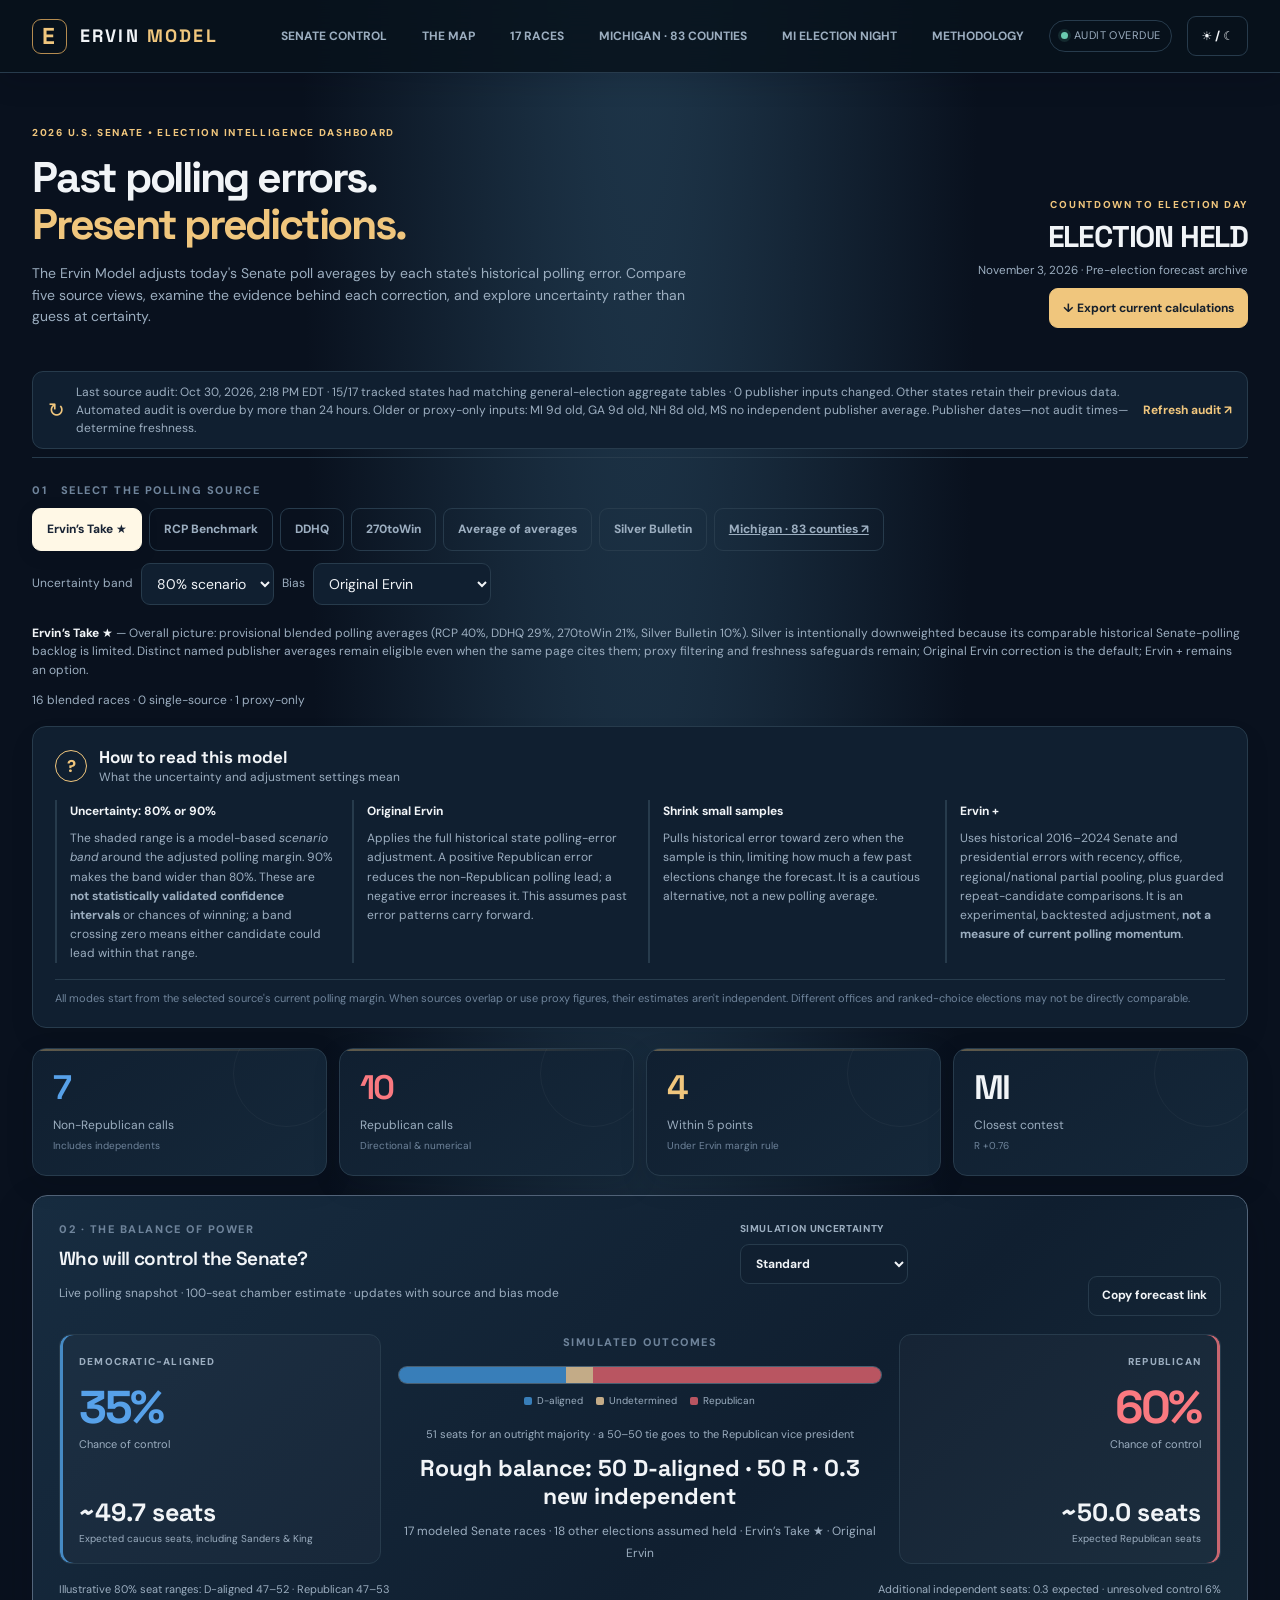
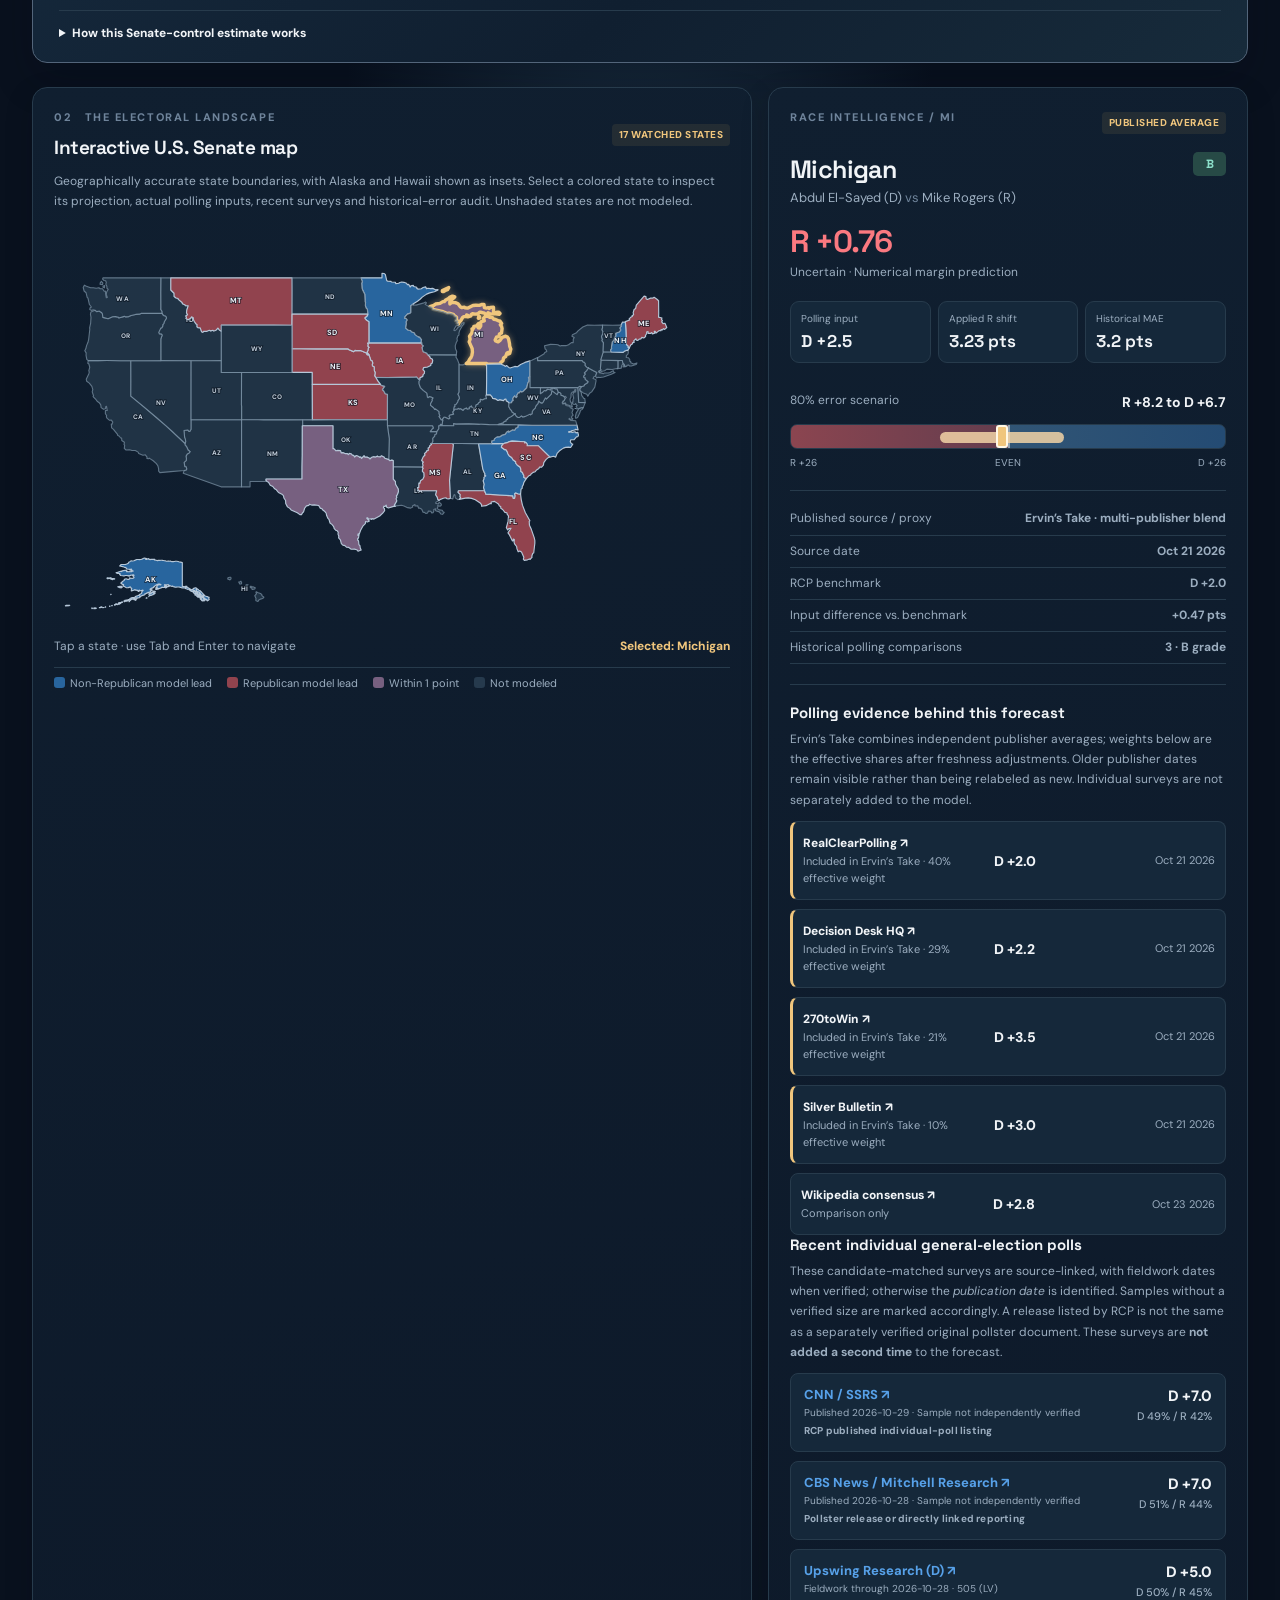
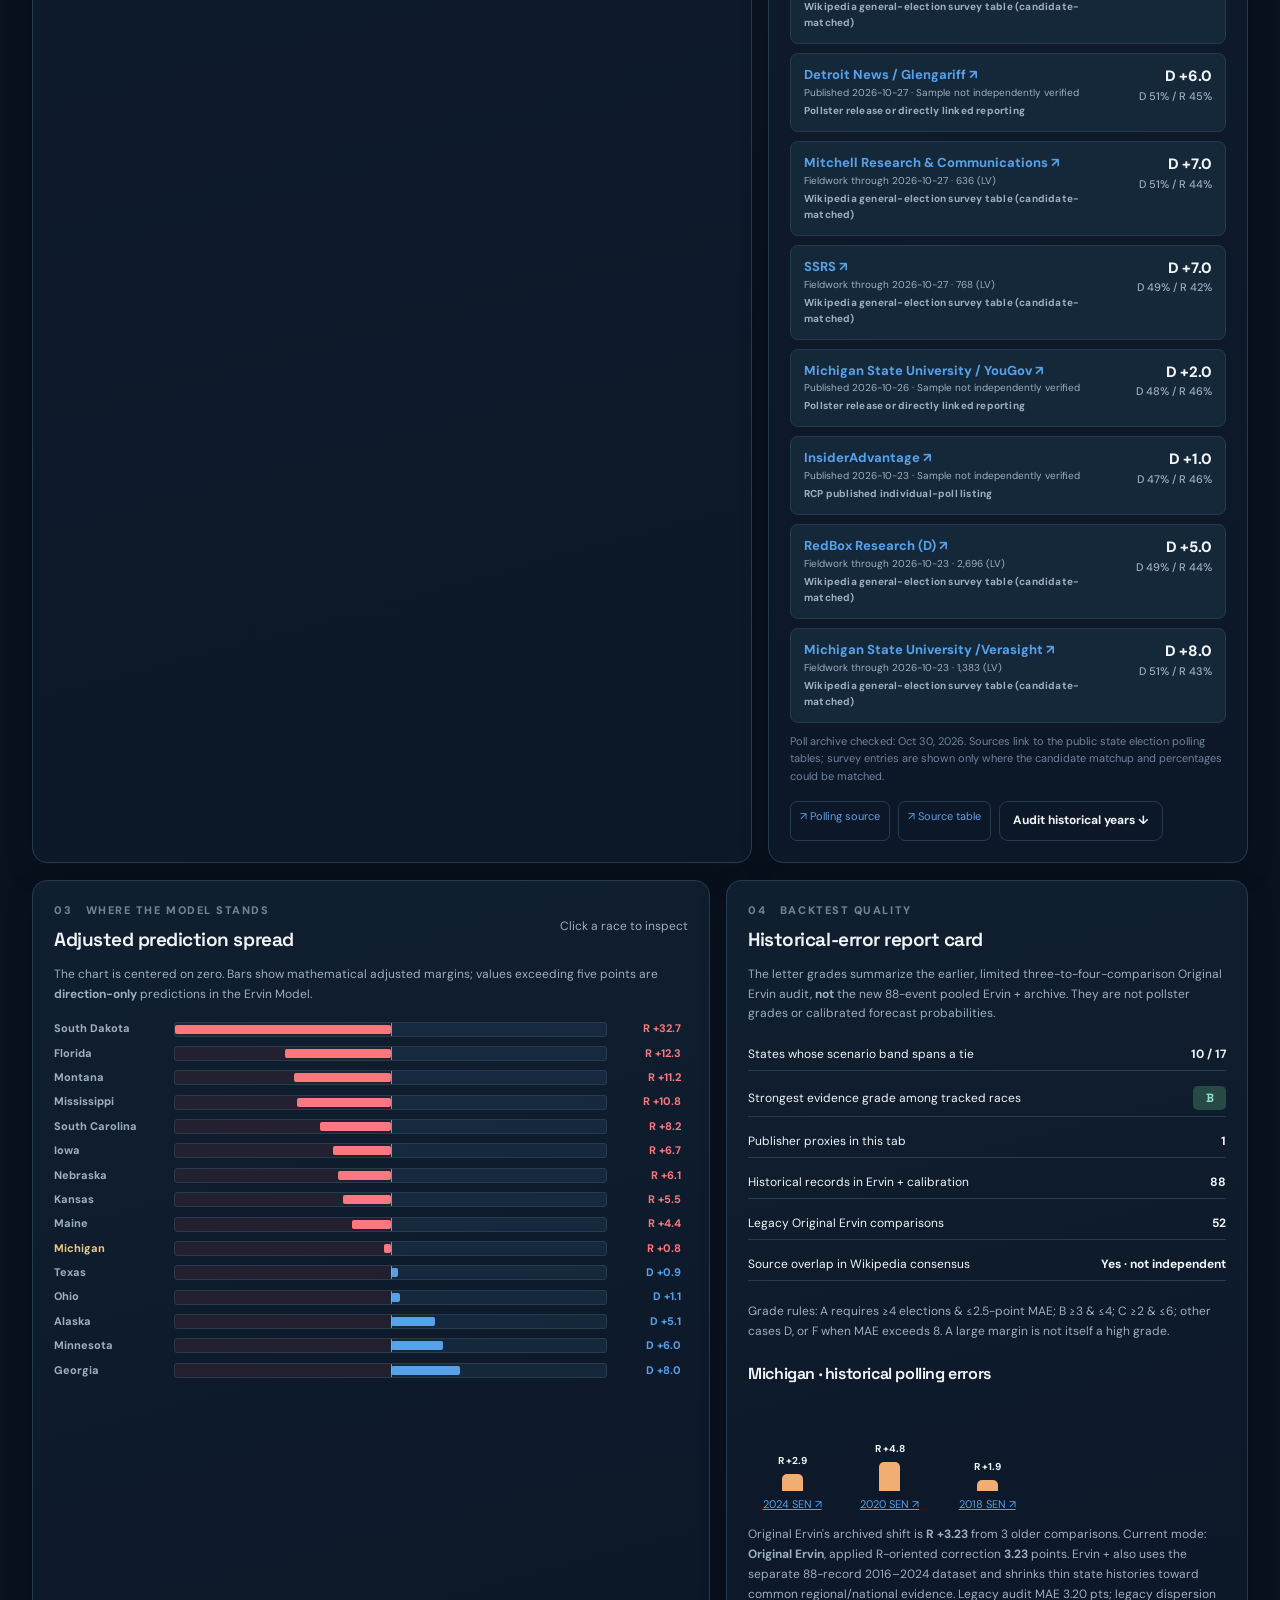
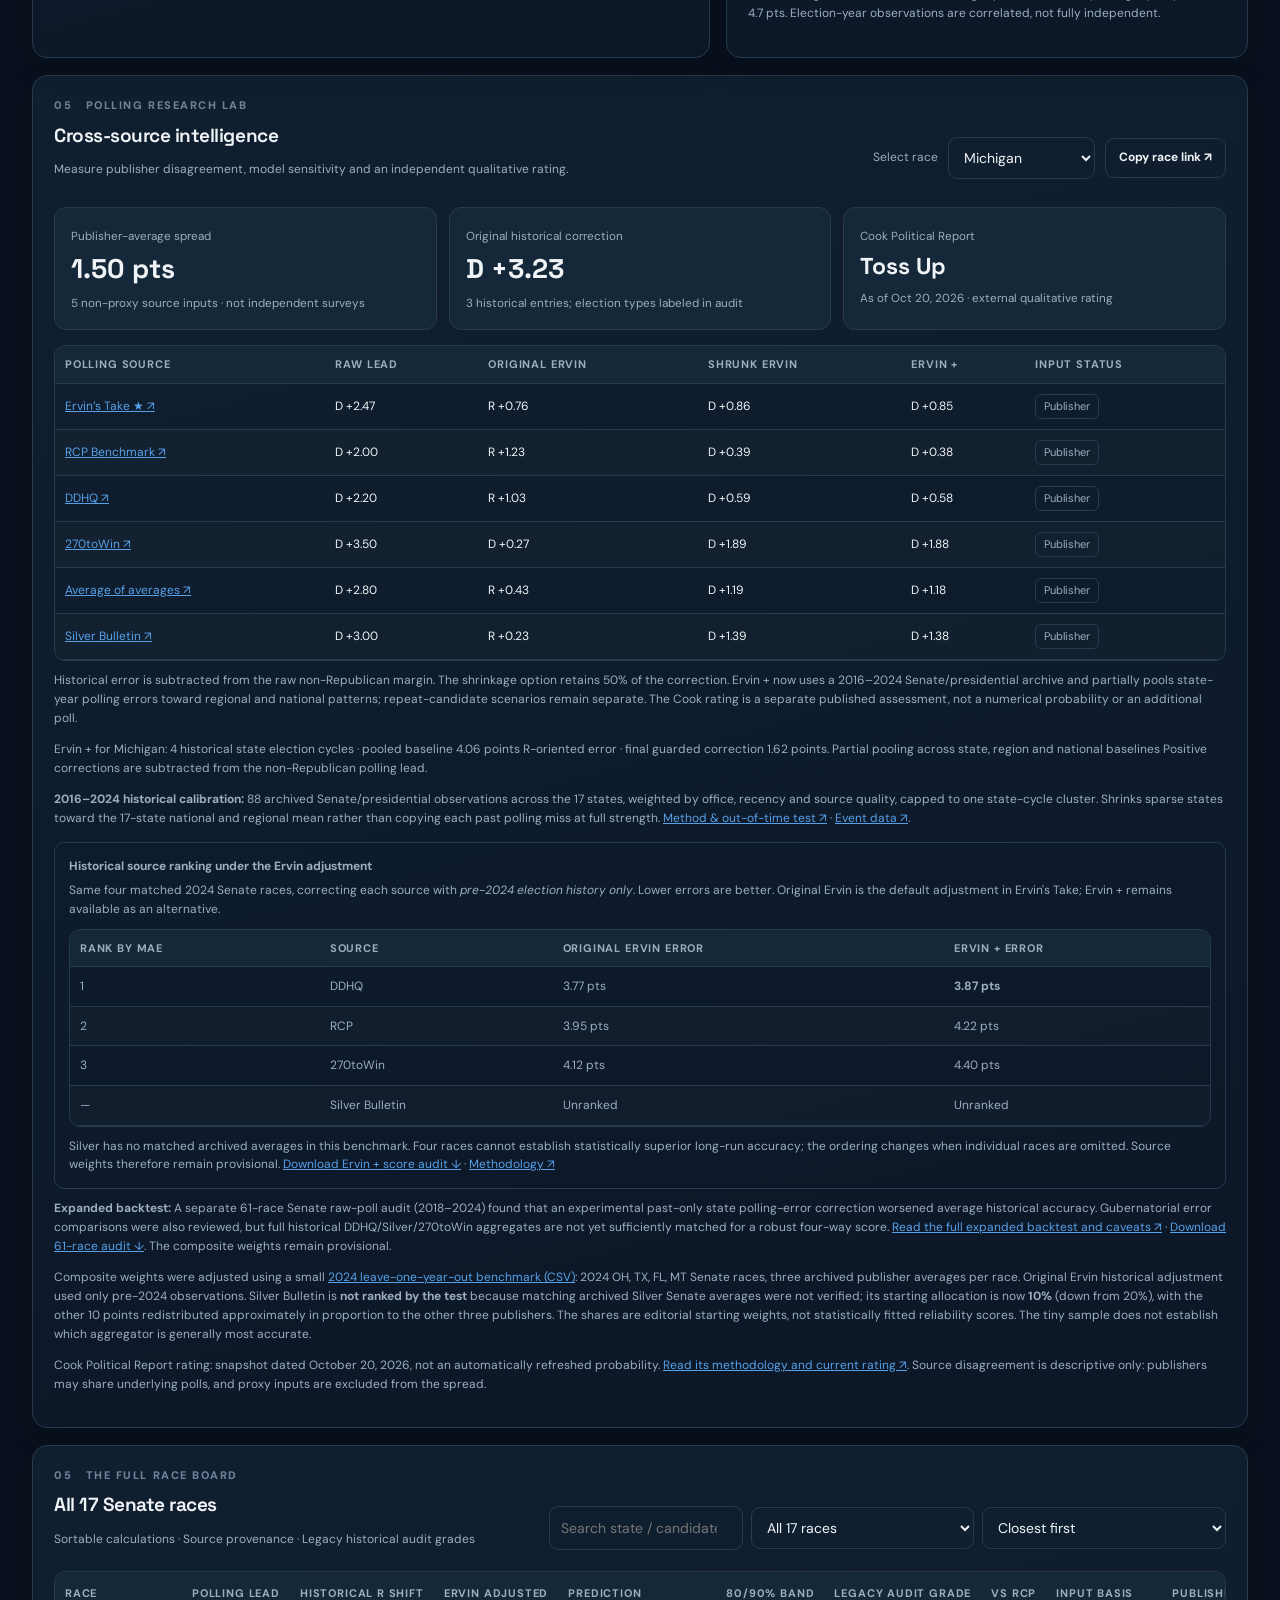
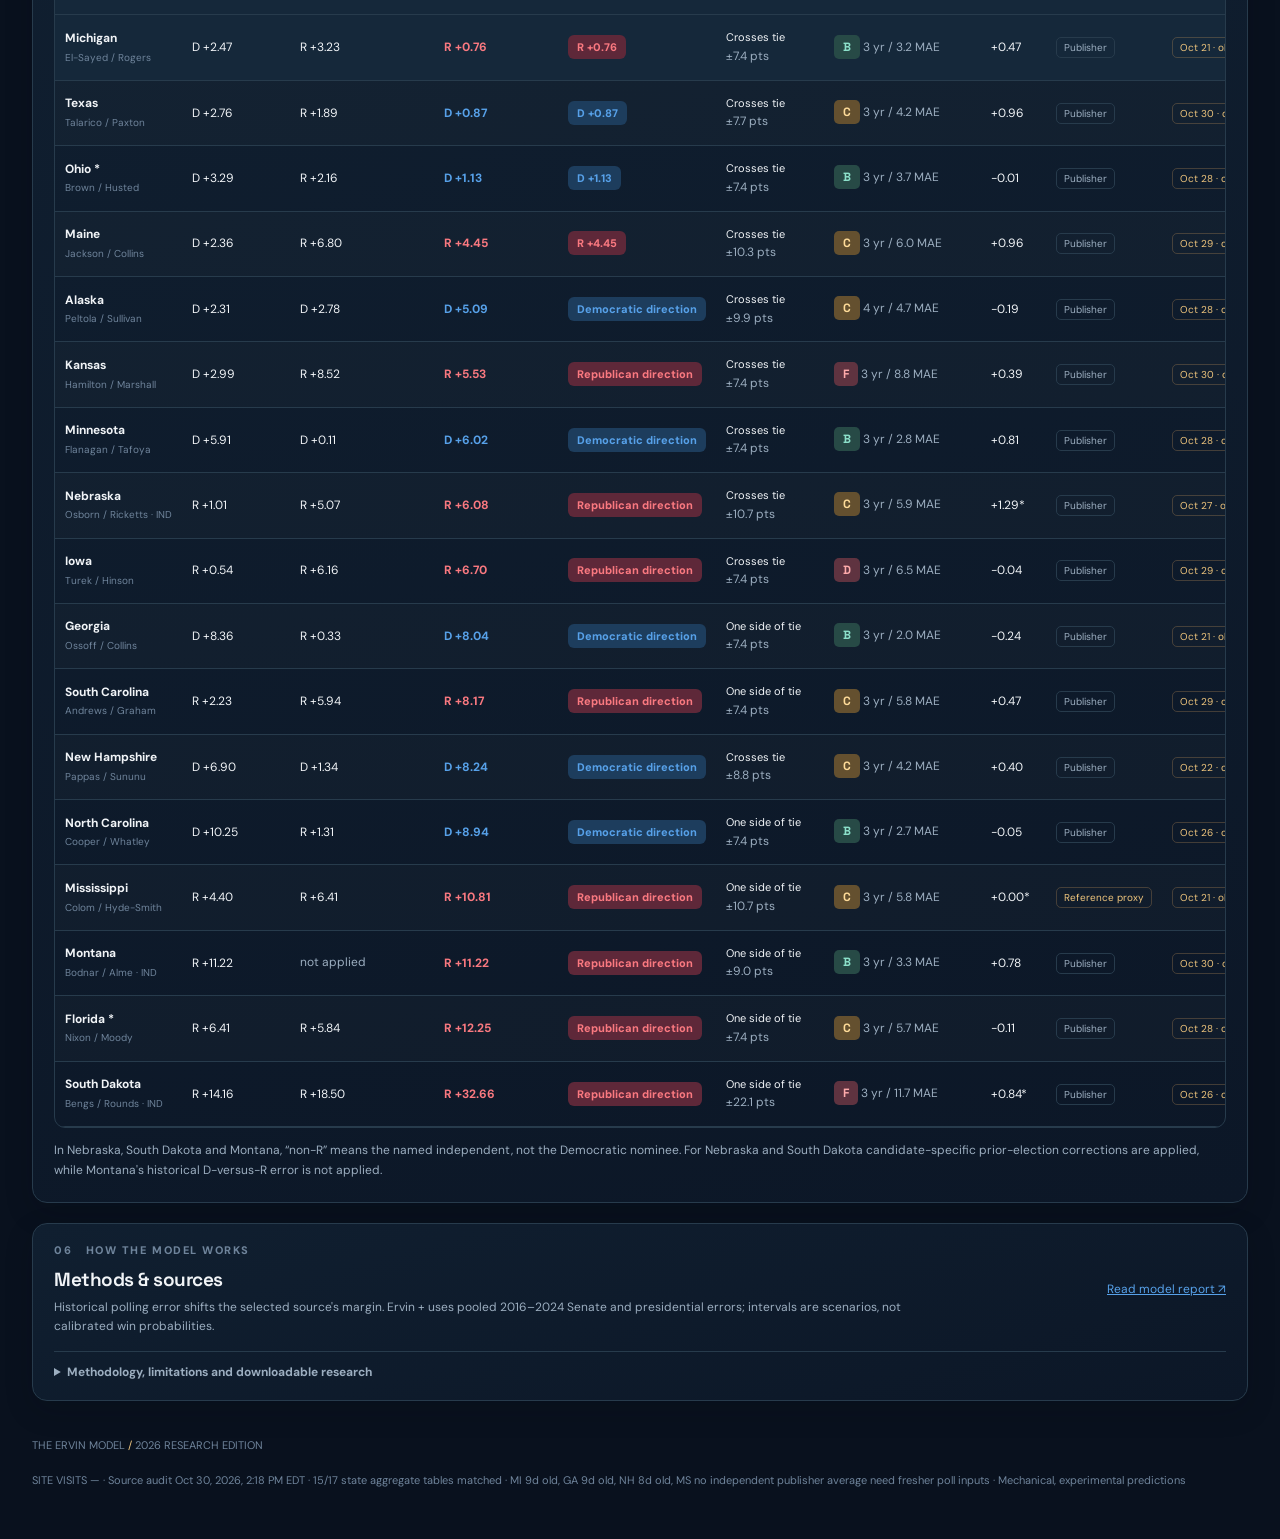
==== commit 07339f8b: "Automatic 2026 Senate polling check" ====
--- a/index.html
+++ b/index.html
@@ -1771,38 +1771,13 @@
   "ratings": "https://www.cookpolitical.com/ratings/senate-race-ratings?check_logged_in=1",
   "errorResearch": "https://www.pollingforecast.com/research/us-polling-error",
   "liveMeta": {
-    "checkedAt": "2026-10-30T18:17:44.580809+00:00",
+    "checkedAt": "2026-10-30T18:18:56.596195+00:00",
     "pagesParsed": 15,
     "checkedRaceCount": 17,
-    "changes": 4,
+    "changes": 0,
     "observationsFound": 55,
     "errors": [],
-    "updated": [
-      {
-        "state": "TX",
-        "source": "win270",
-        "margin": 3.2,
-        "published": "Oct 30"
-      },
-      {
-        "state": "TX",
-        "source": "silver",
-        "margin": 2.9,
-        "published": "Oct 30"
-      },
-      {
-        "state": "KS",
-        "source": "win270",
-        "margin": 3.8,
-        "published": "Oct 30"
-      },
-      {
-        "state": "KS",
-        "source": "silver",
-        "margin": 3.1,
-        "published": "Oct 30"
-      }
-    ],
+    "updated": [],
     "sourceCoverage": [
       {
         "state": "ME",
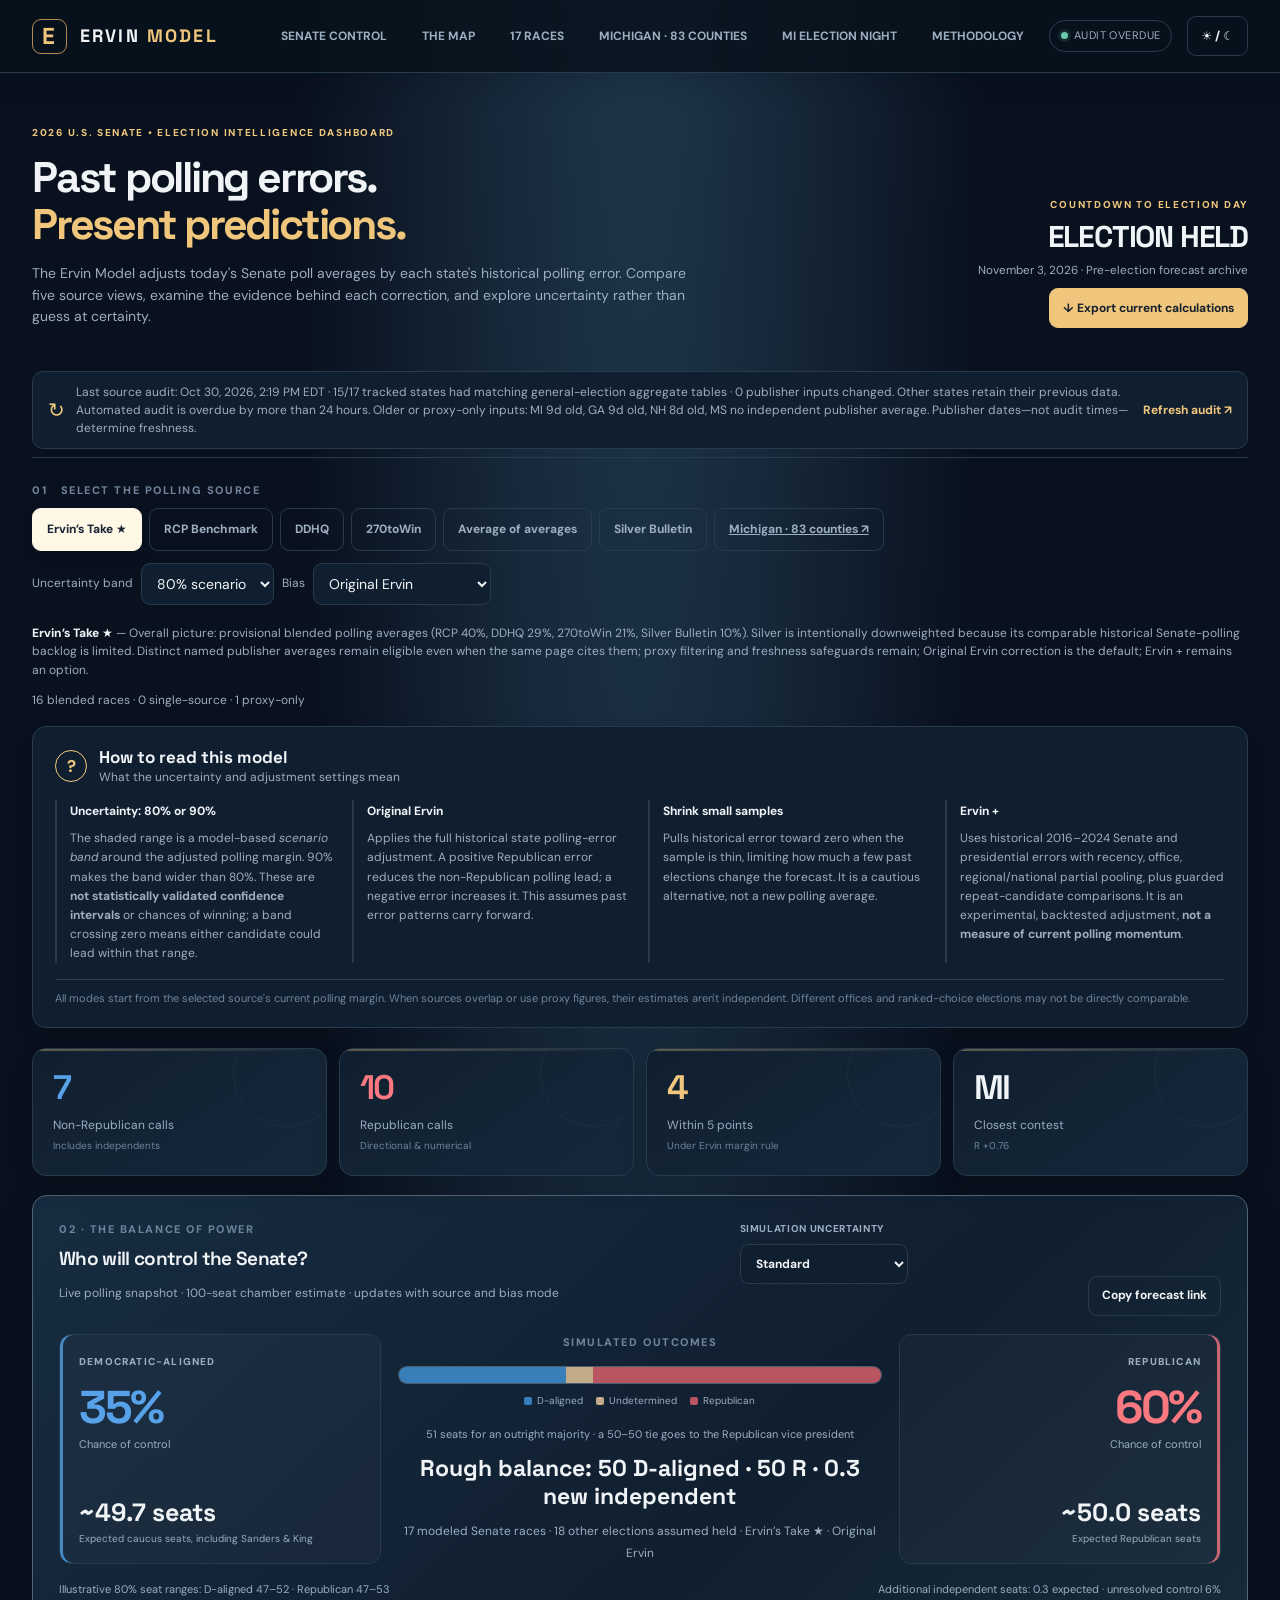
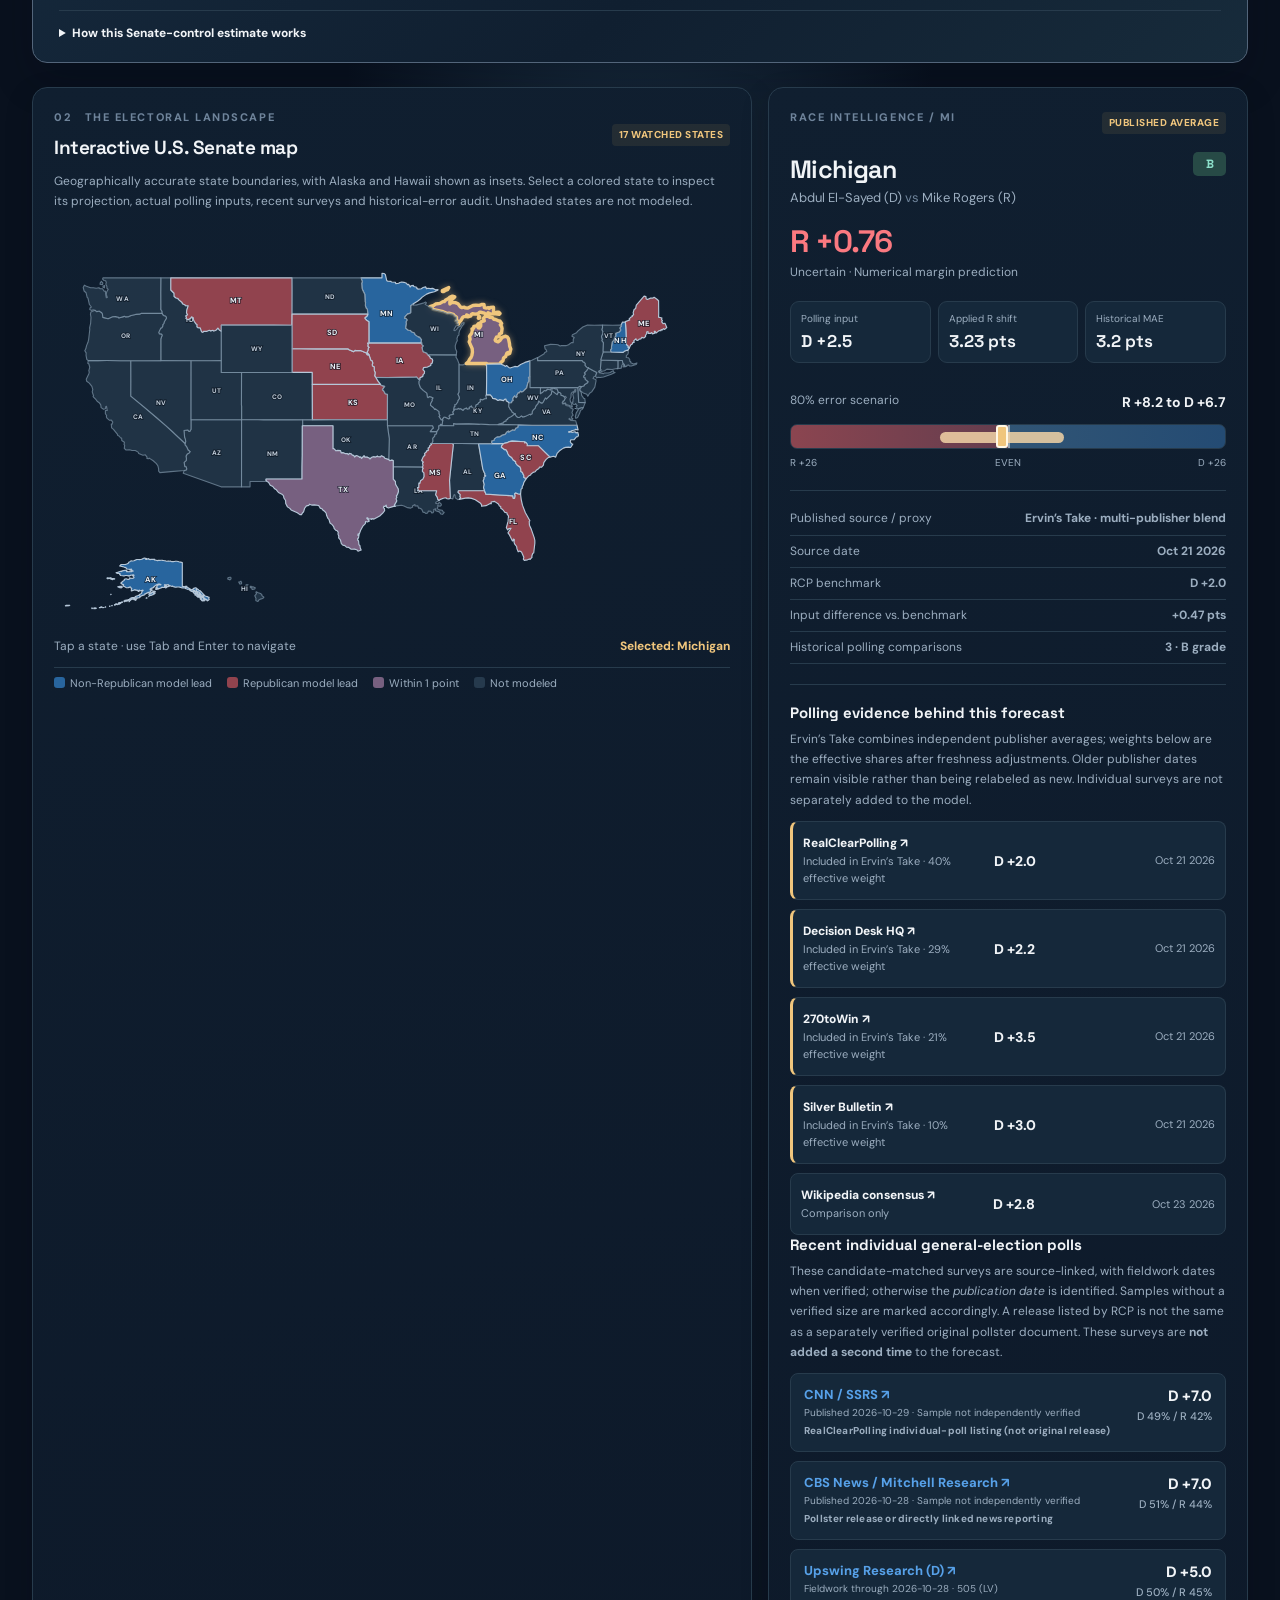
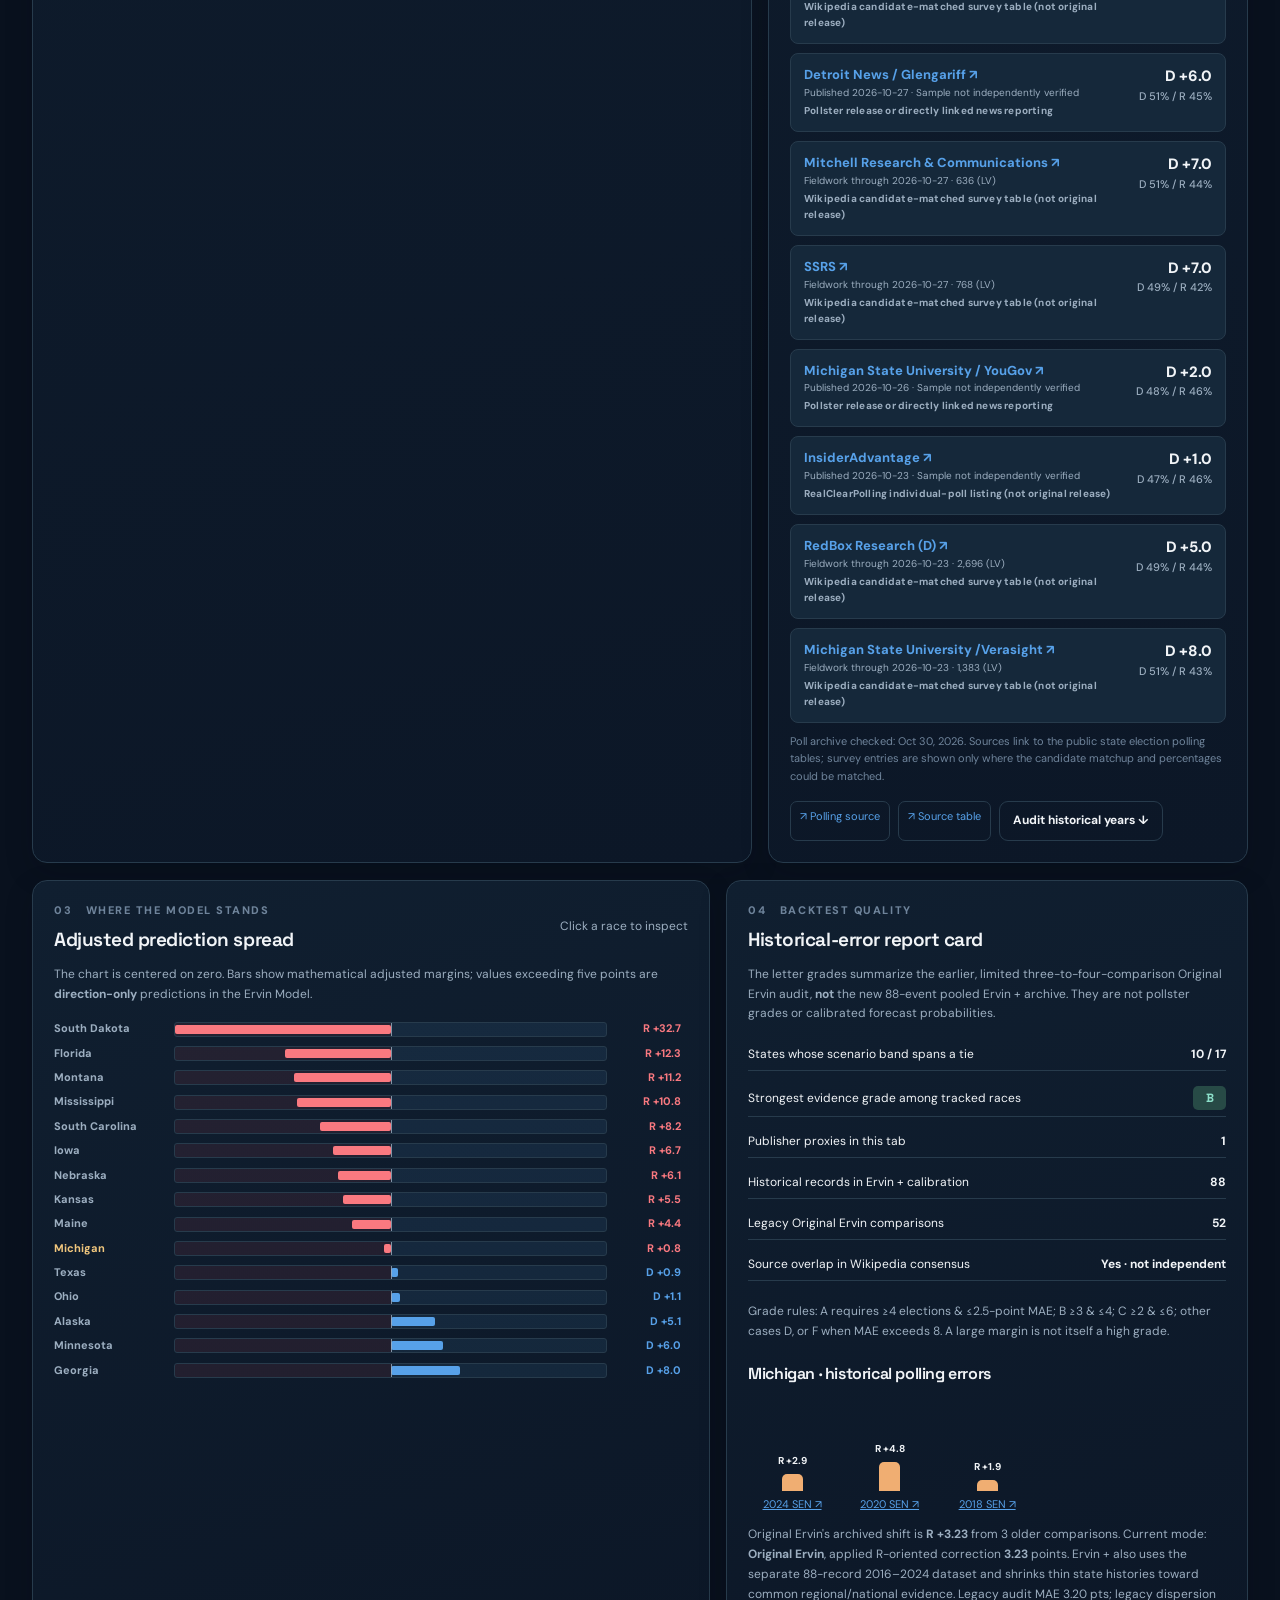
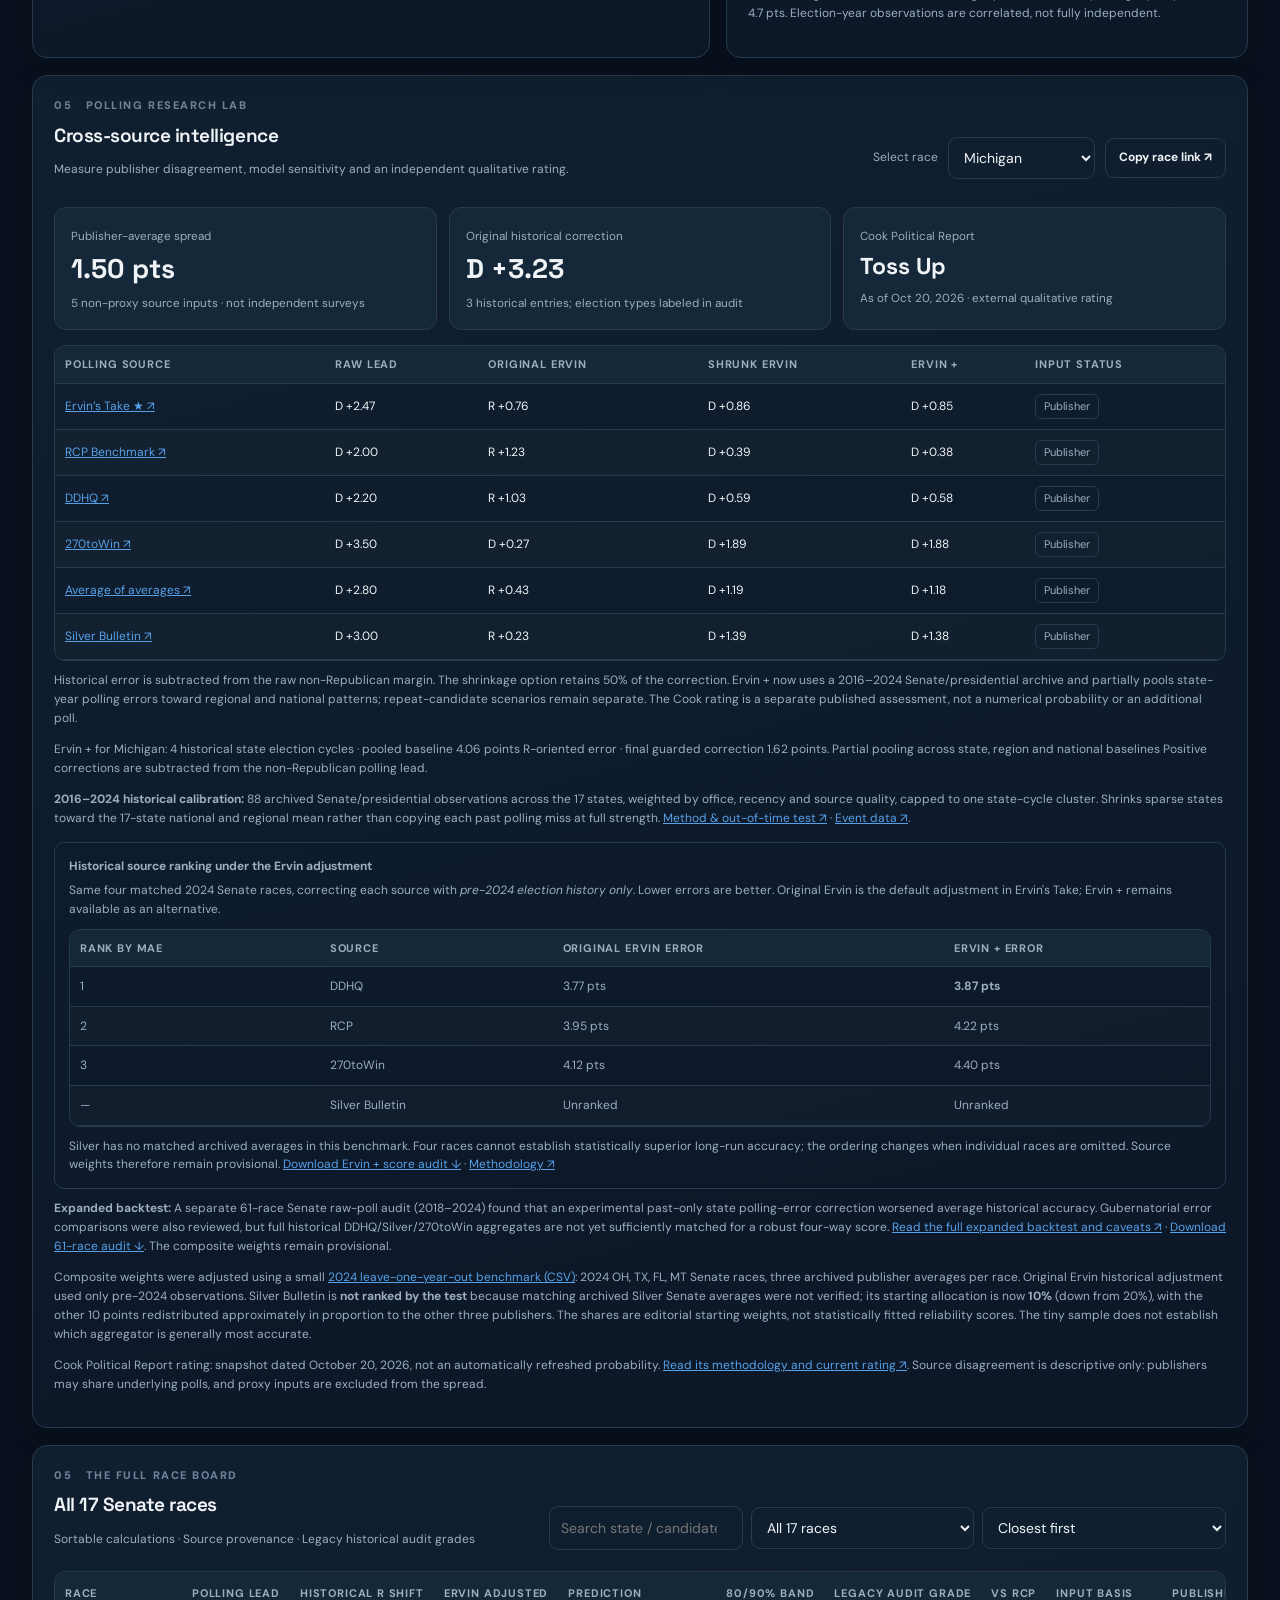
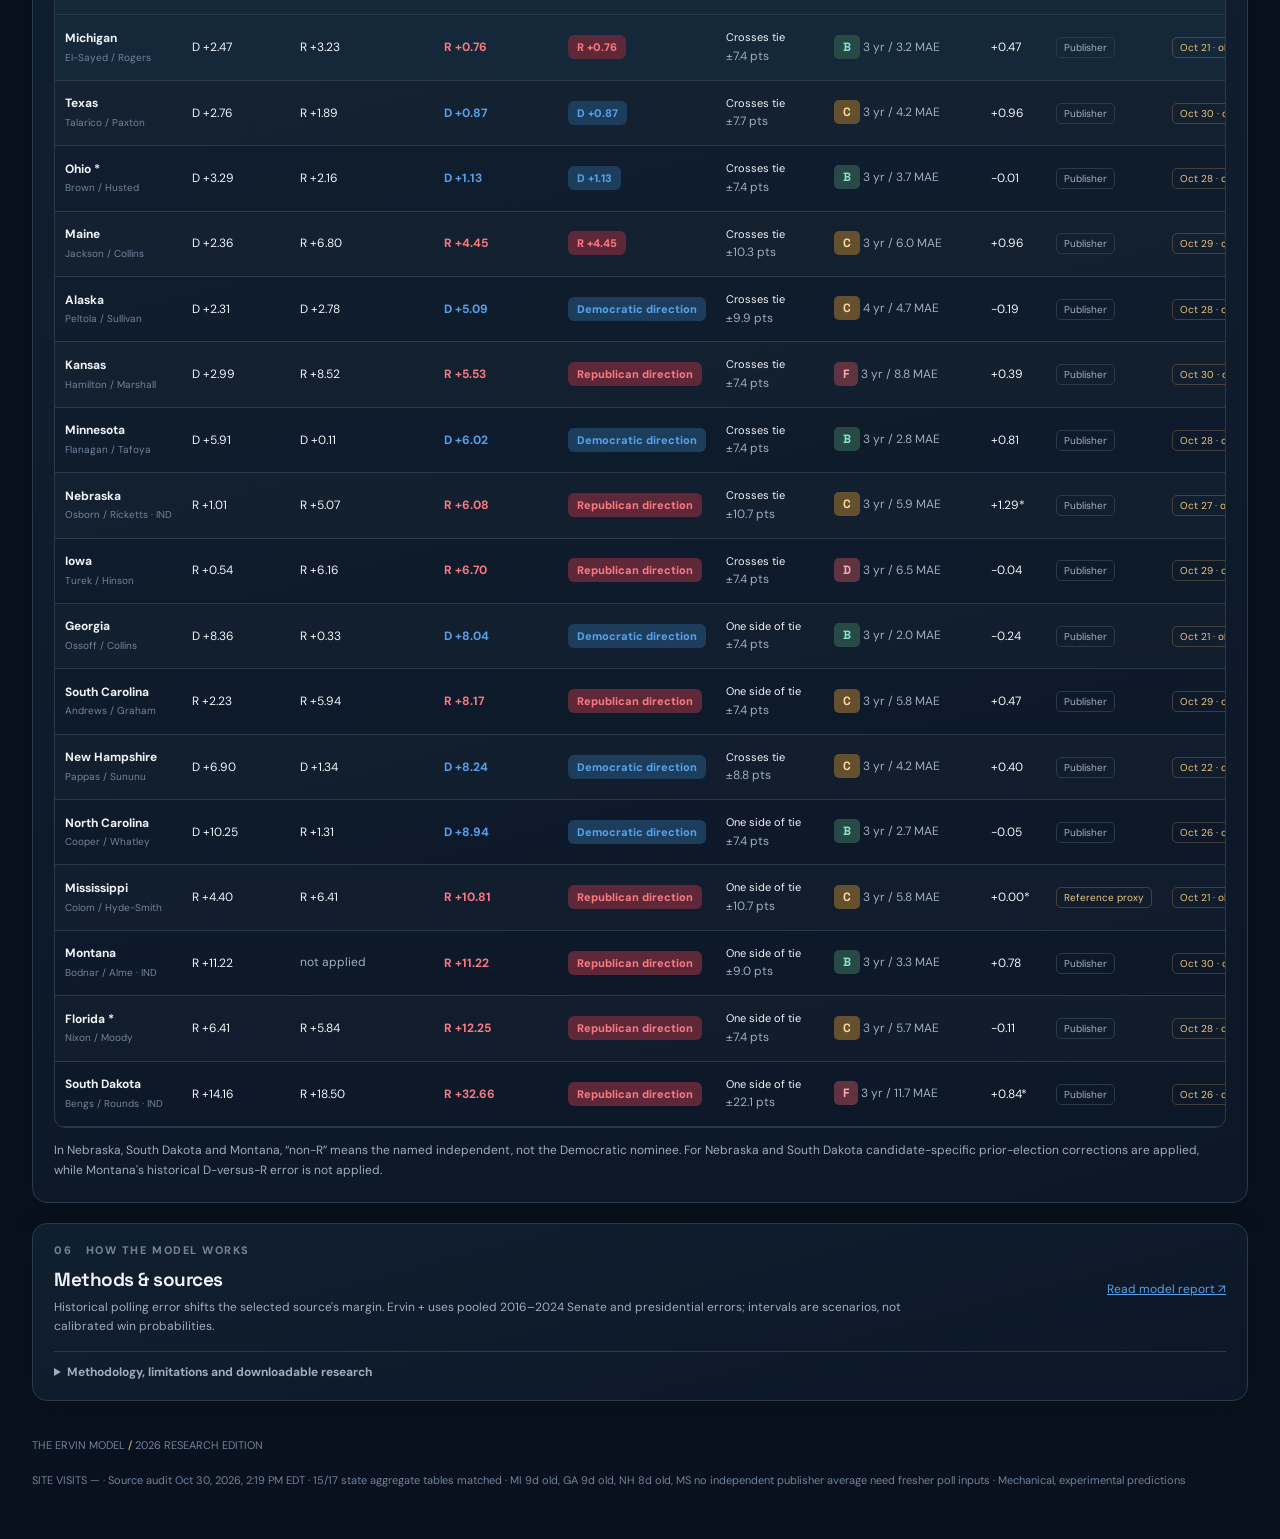
==== commit 81037f73: "Automatic 2026 Senate polling check" ====
--- a/index.html
+++ b/index.html
@@ -1771,7 +1771,7 @@
   "ratings": "https://www.cookpolitical.com/ratings/senate-race-ratings?check_logged_in=1",
   "errorResearch": "https://www.pollingforecast.com/research/us-polling-error",
   "liveMeta": {
-    "checkedAt": "2026-10-30T18:18:56.596195+00:00",
+    "checkedAt": "2026-10-30T18:19:55.808710+00:00",
     "pagesParsed": 15,
     "checkedRaceCount": 17,
     "changes": 0,
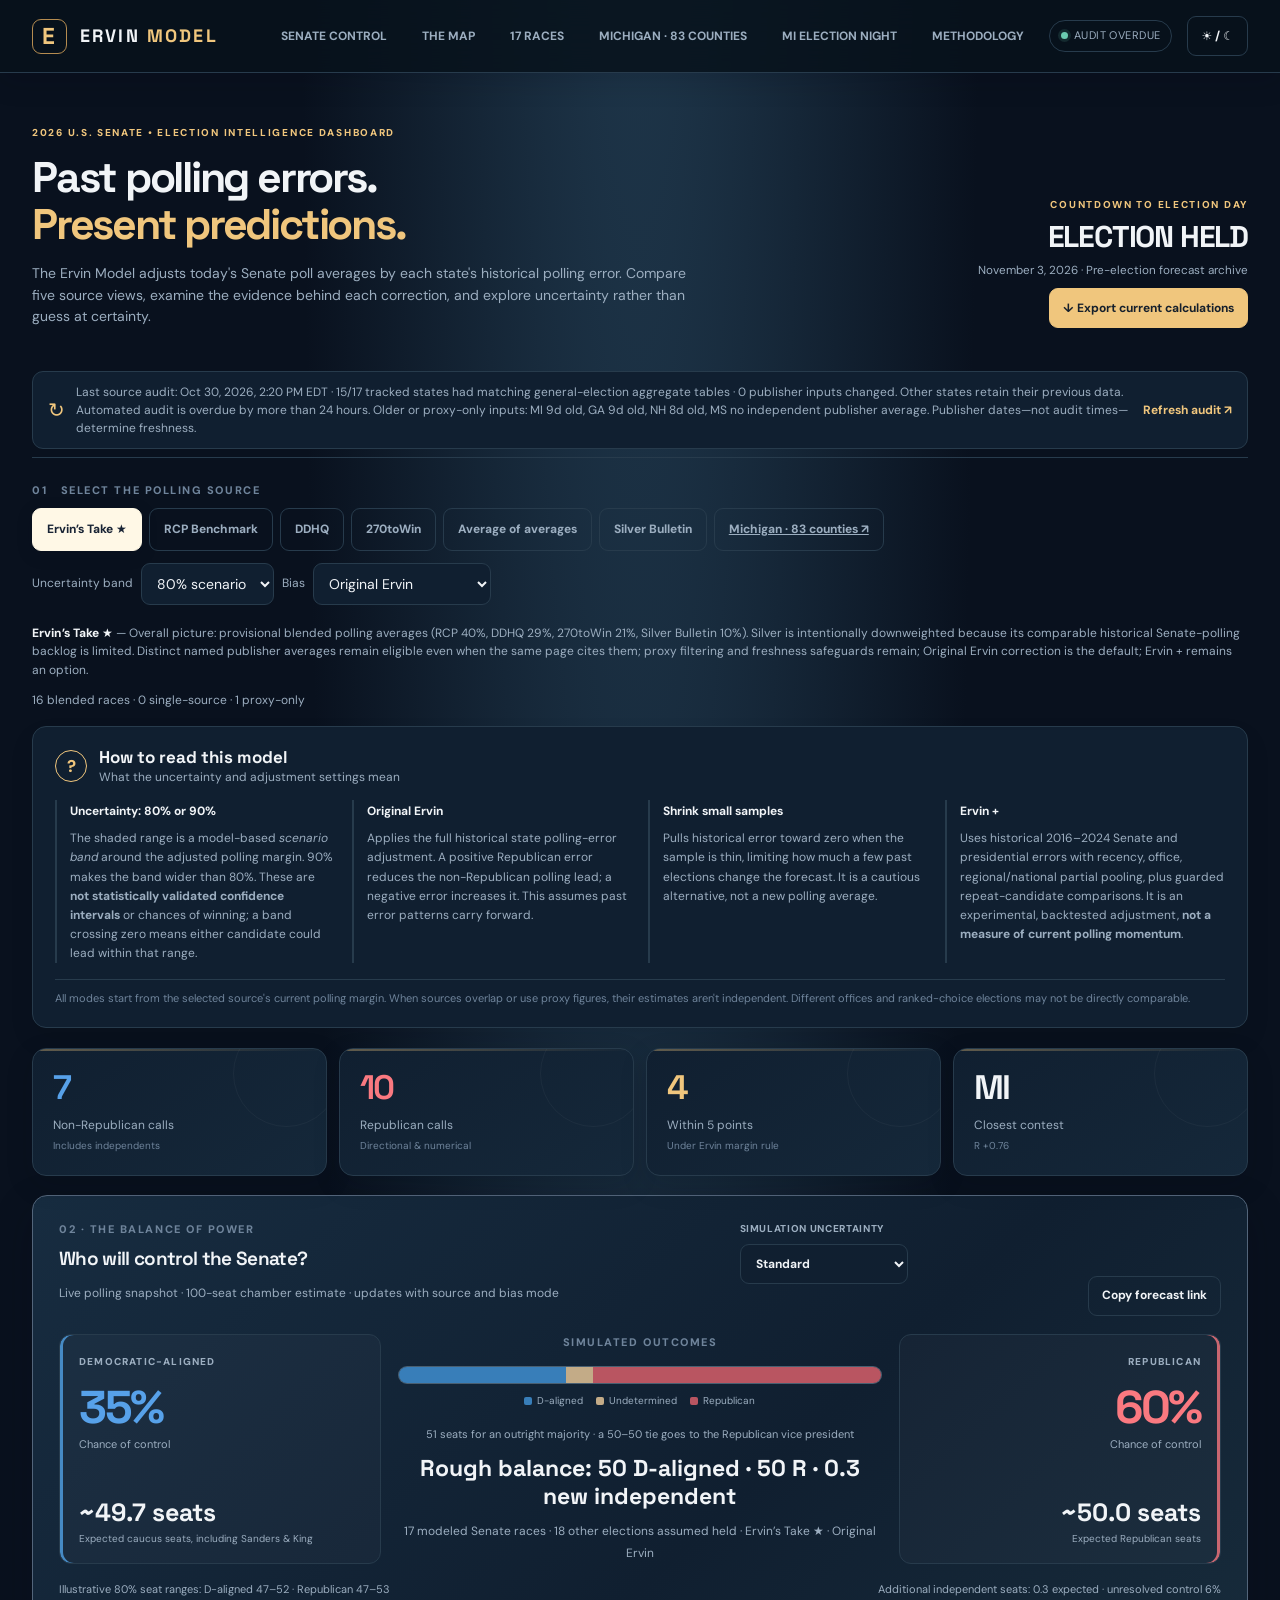
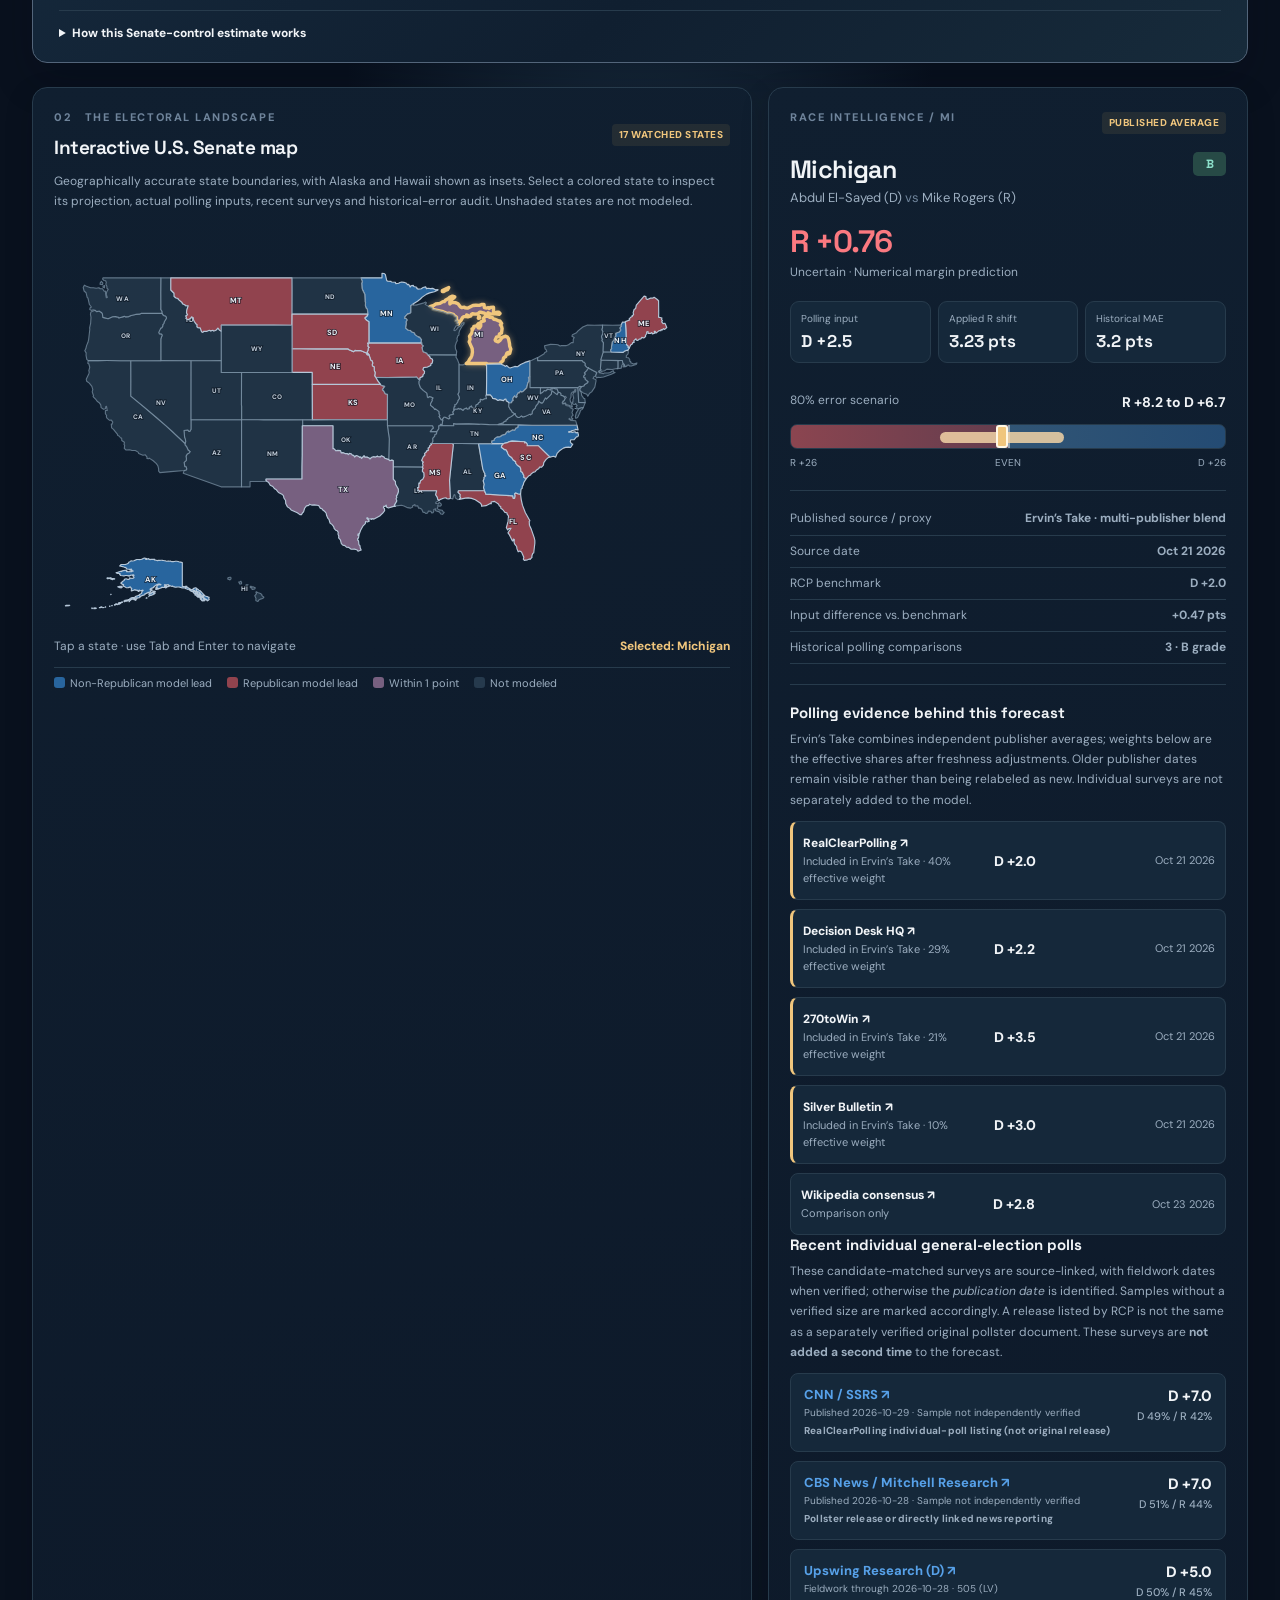
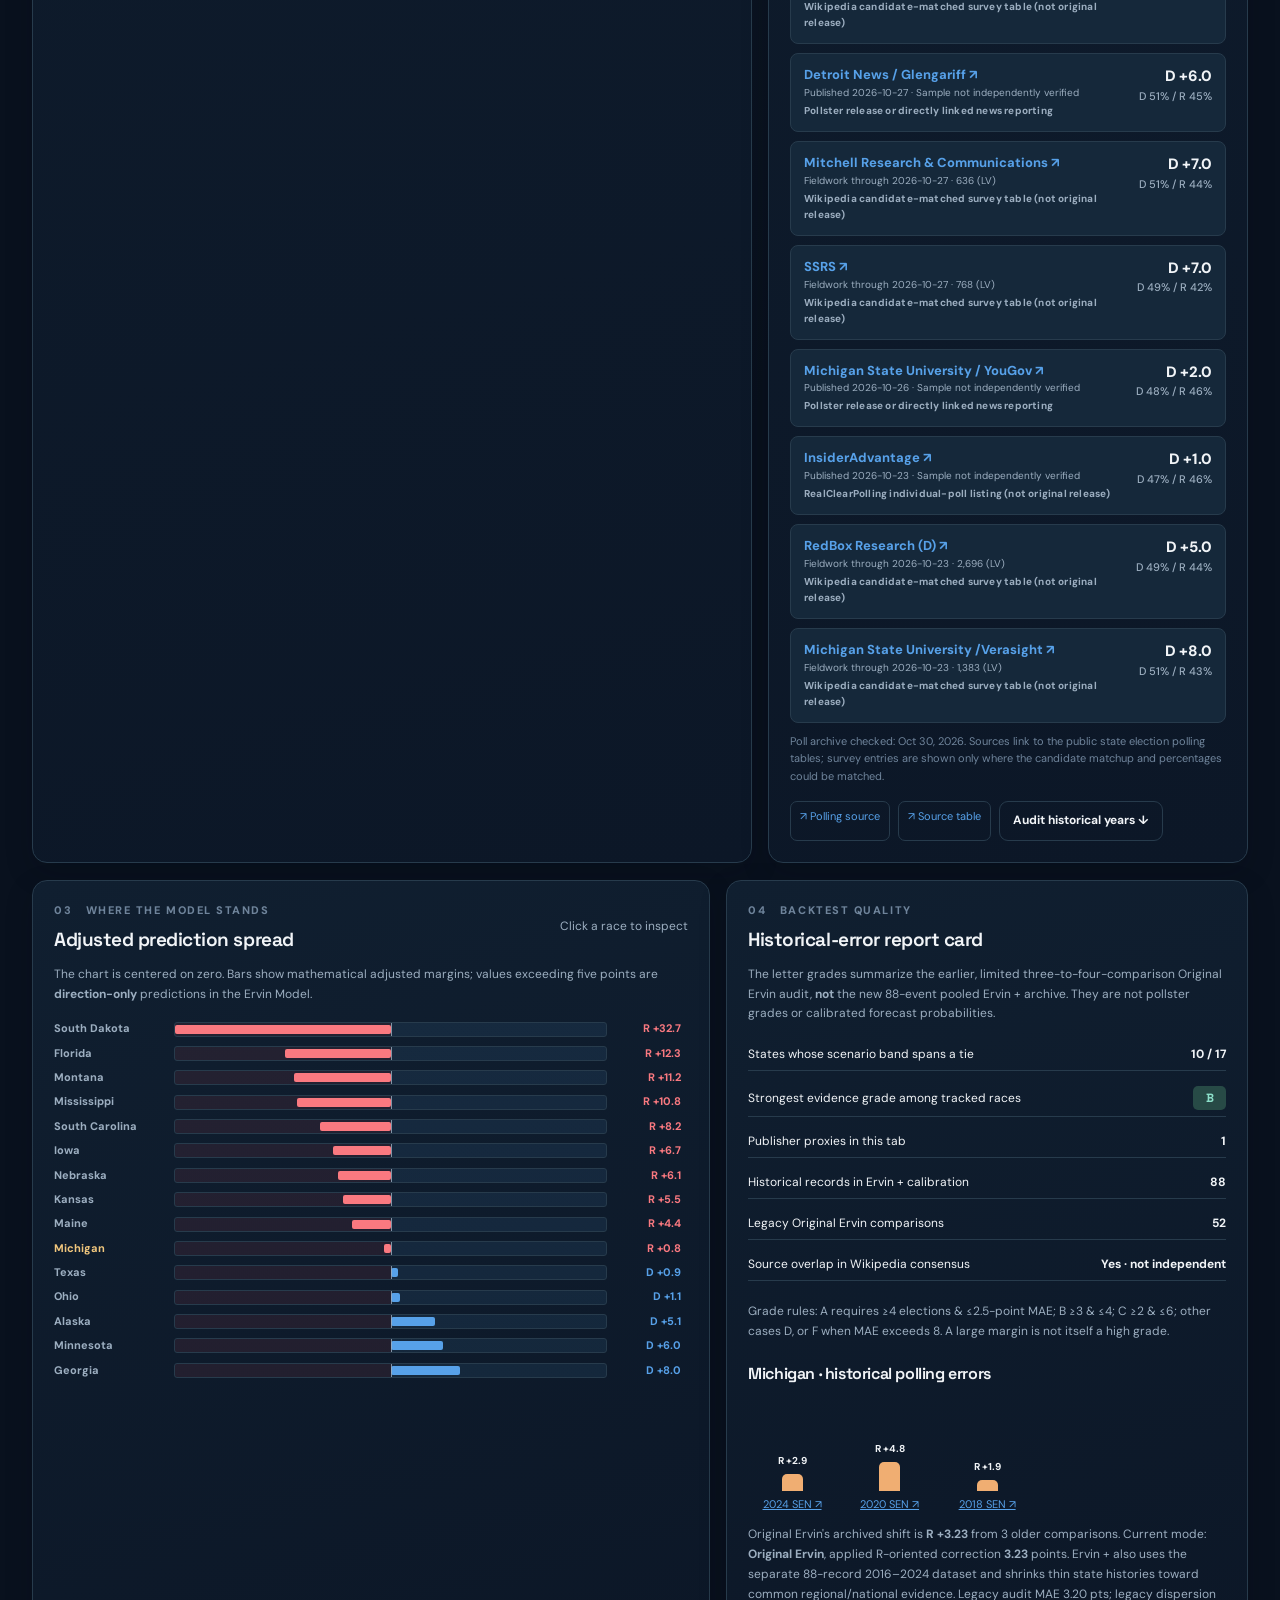
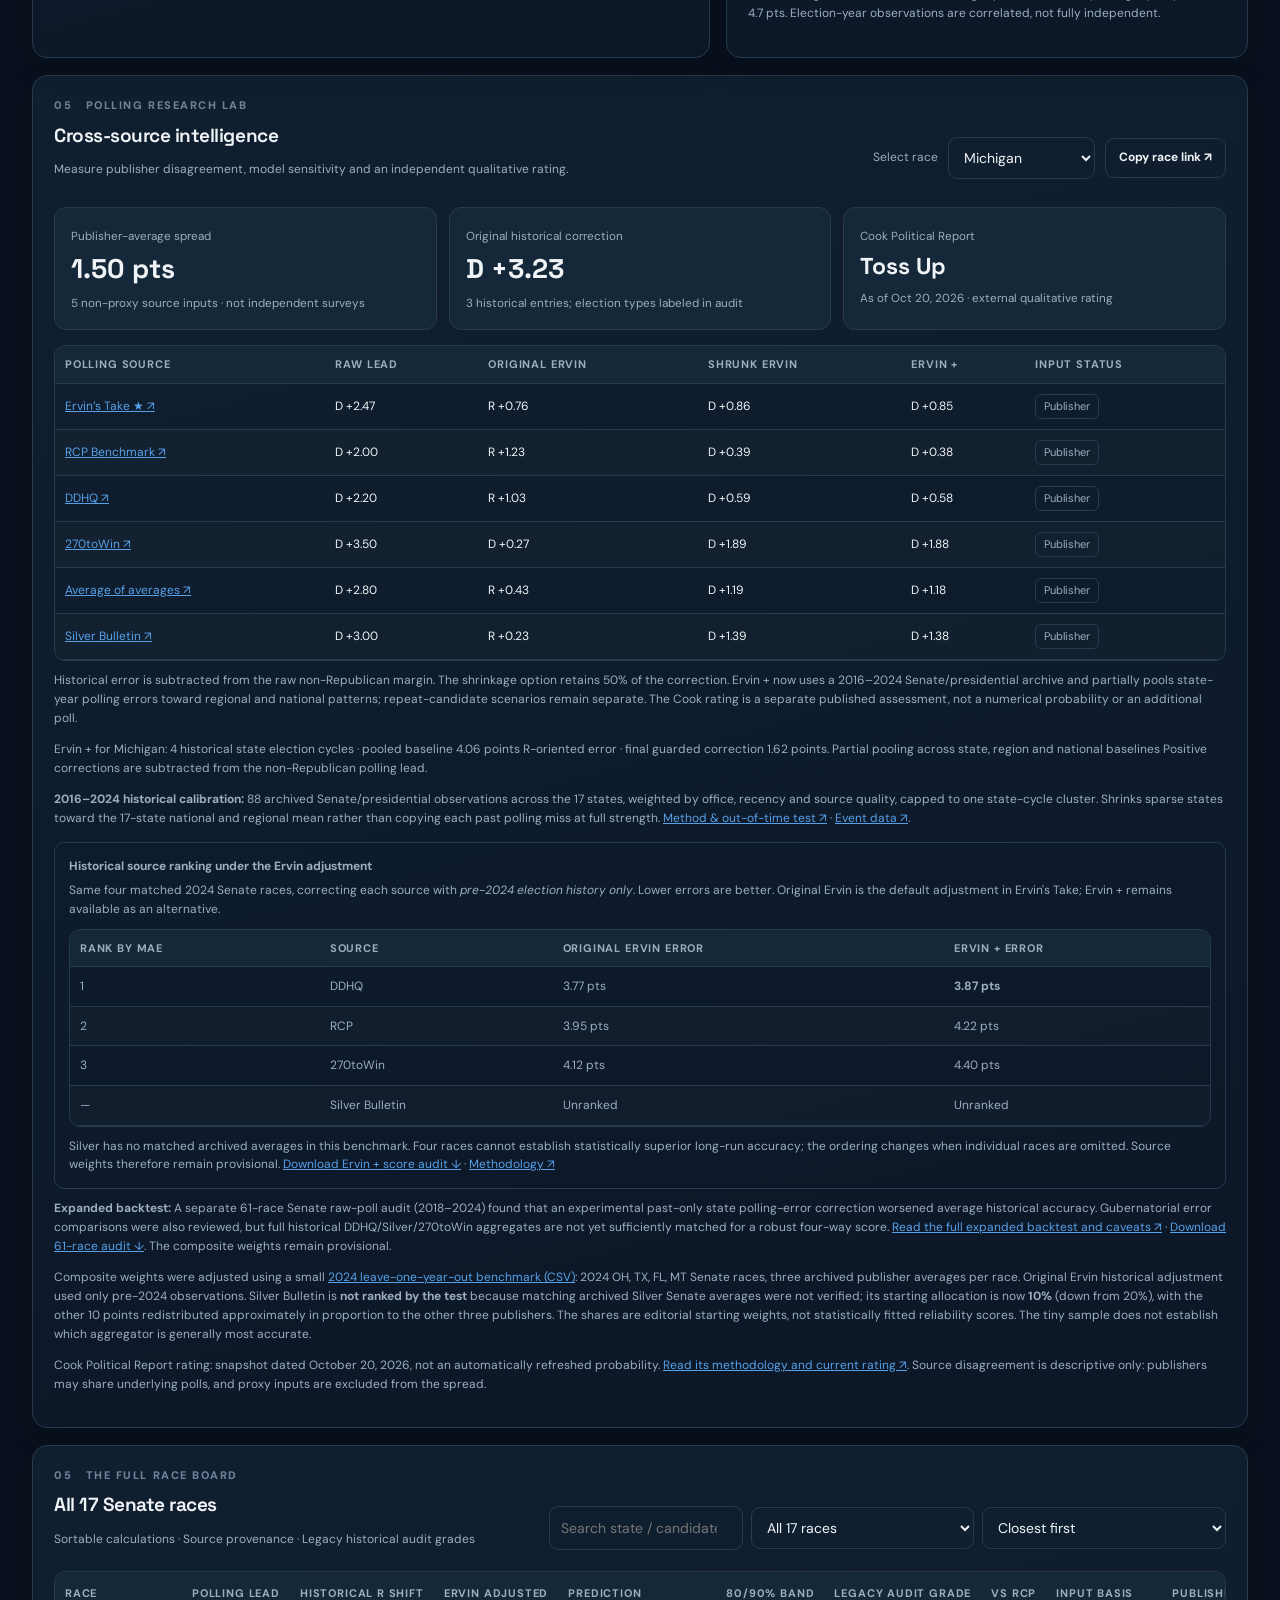
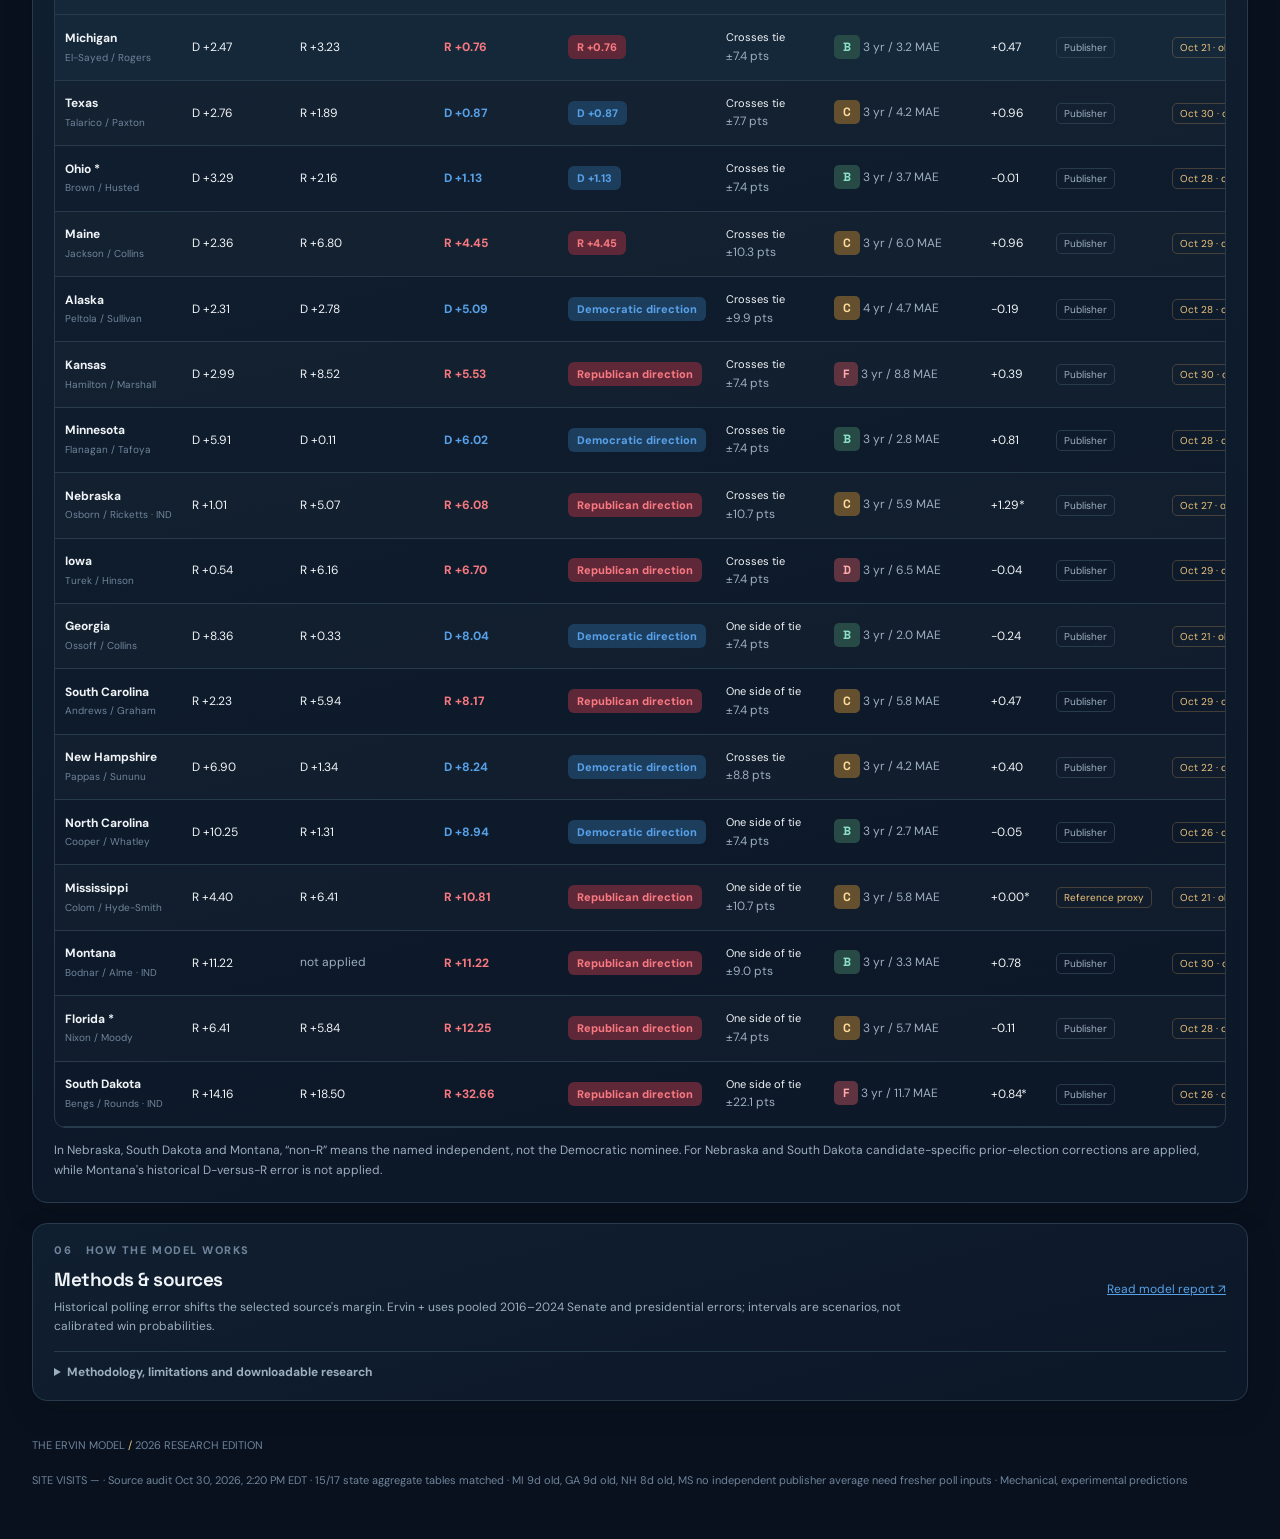
==== commit 315cc619: "Automatic 2026 Senate polling check" ====
--- a/index.html
+++ b/index.html
@@ -1771,7 +1771,7 @@
   "ratings": "https://www.cookpolitical.com/ratings/senate-race-ratings?check_logged_in=1",
   "errorResearch": "https://www.pollingforecast.com/research/us-polling-error",
   "liveMeta": {
-    "checkedAt": "2026-10-30T18:19:55.808710+00:00",
+    "checkedAt": "2026-10-30T18:20:35.391846+00:00",
     "pagesParsed": 15,
     "checkedRaceCount": 17,
     "changes": 0,
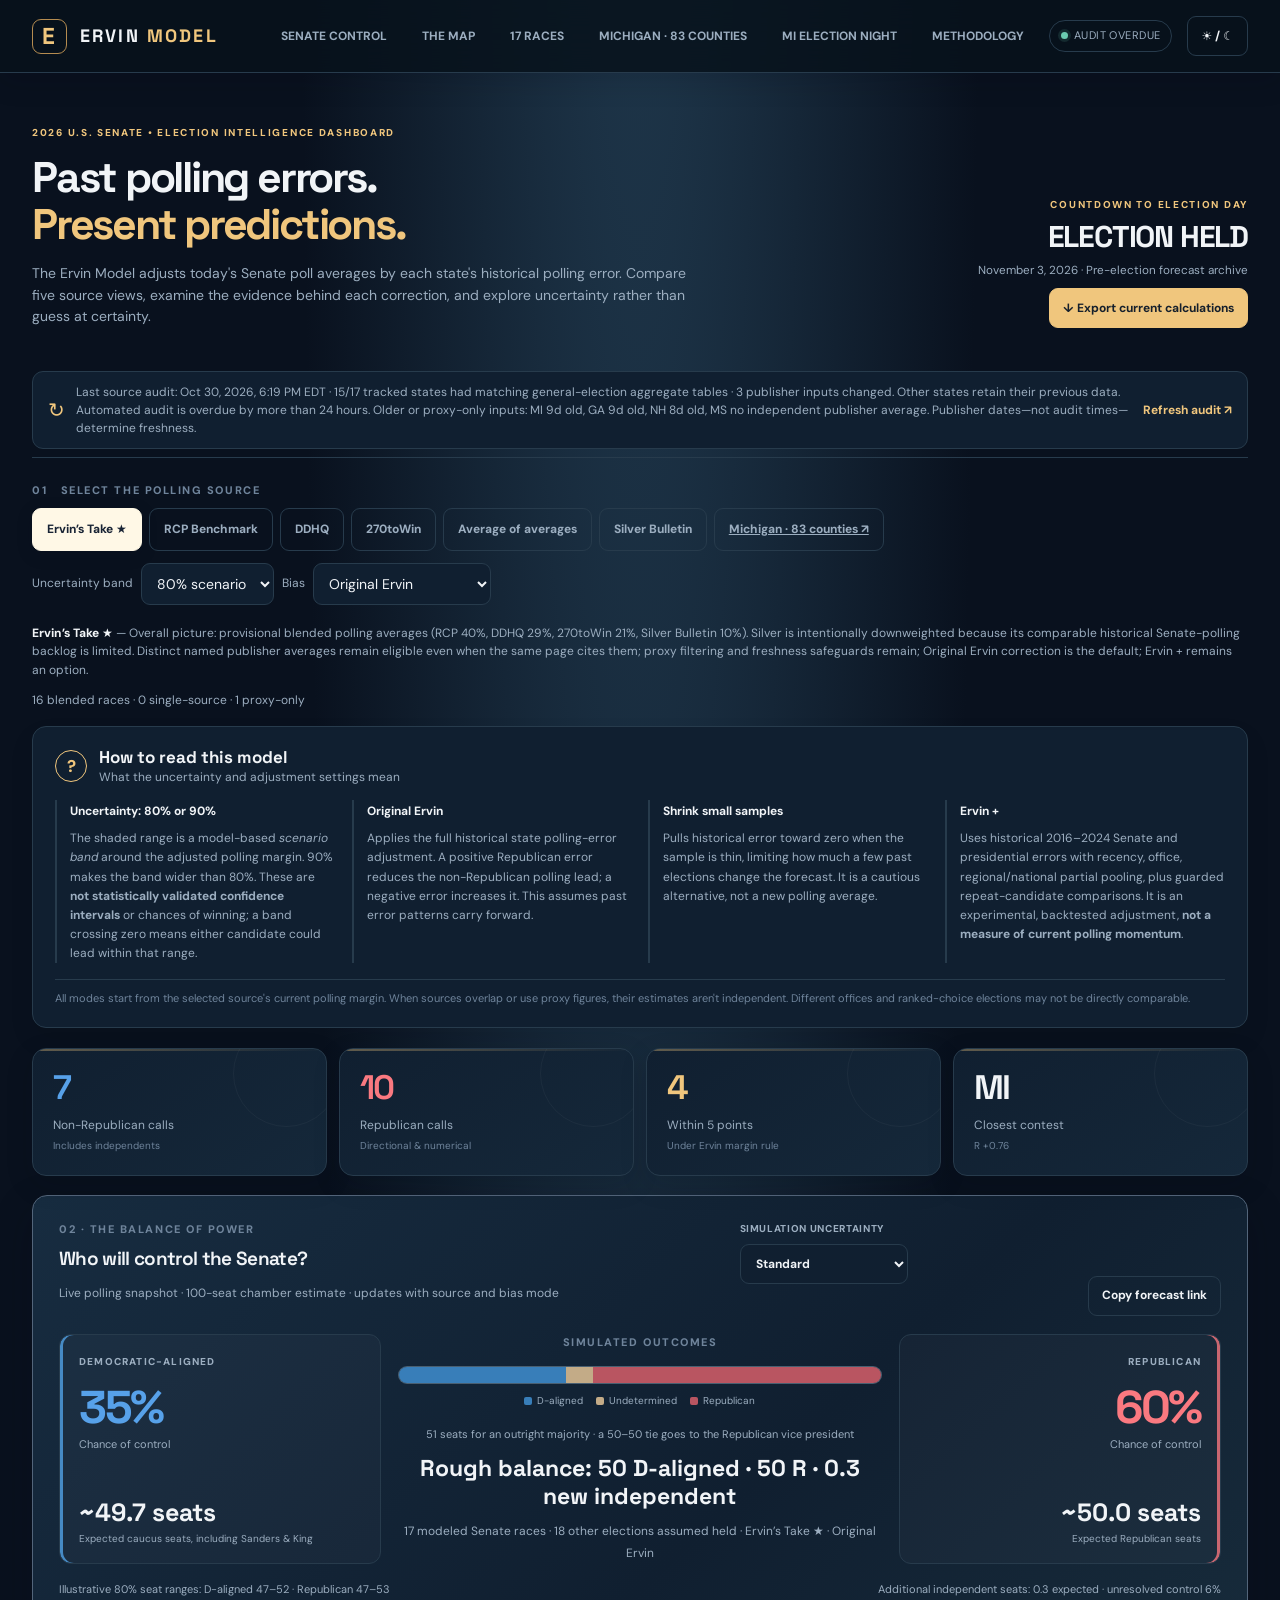
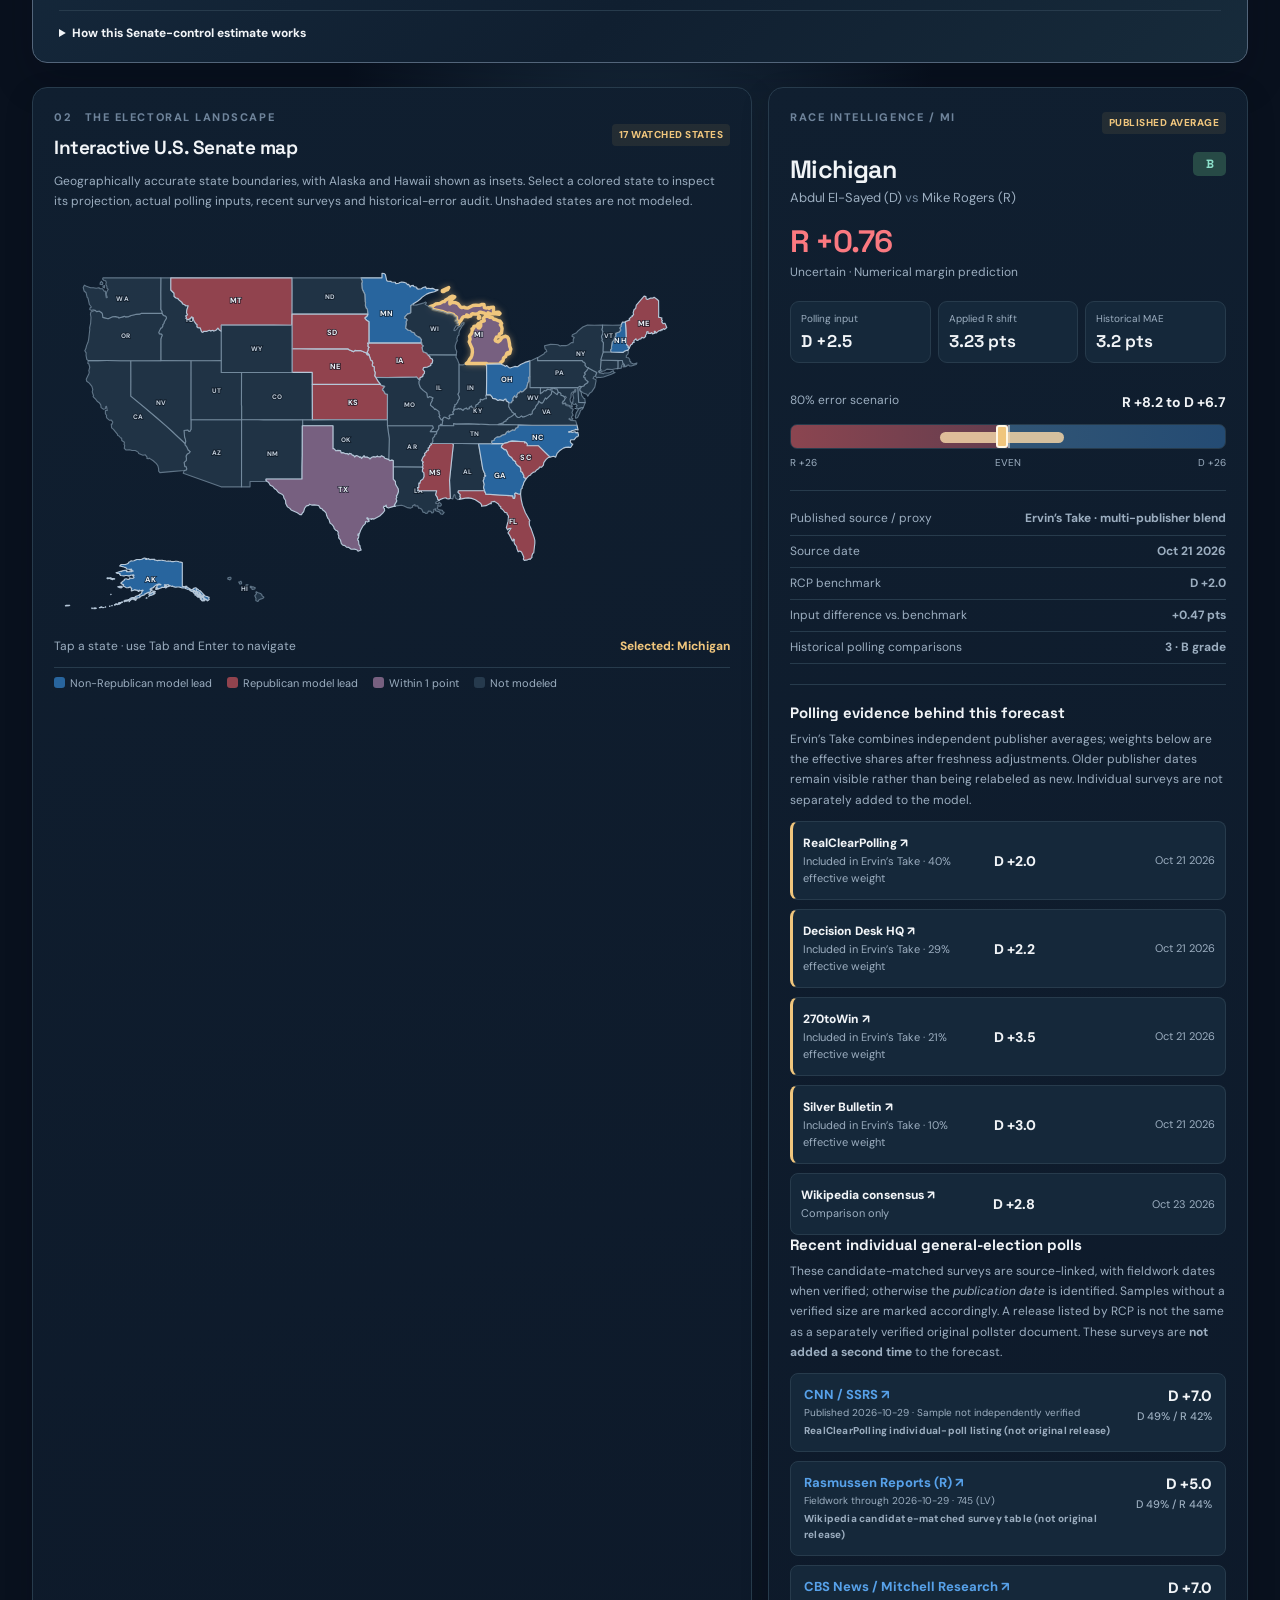
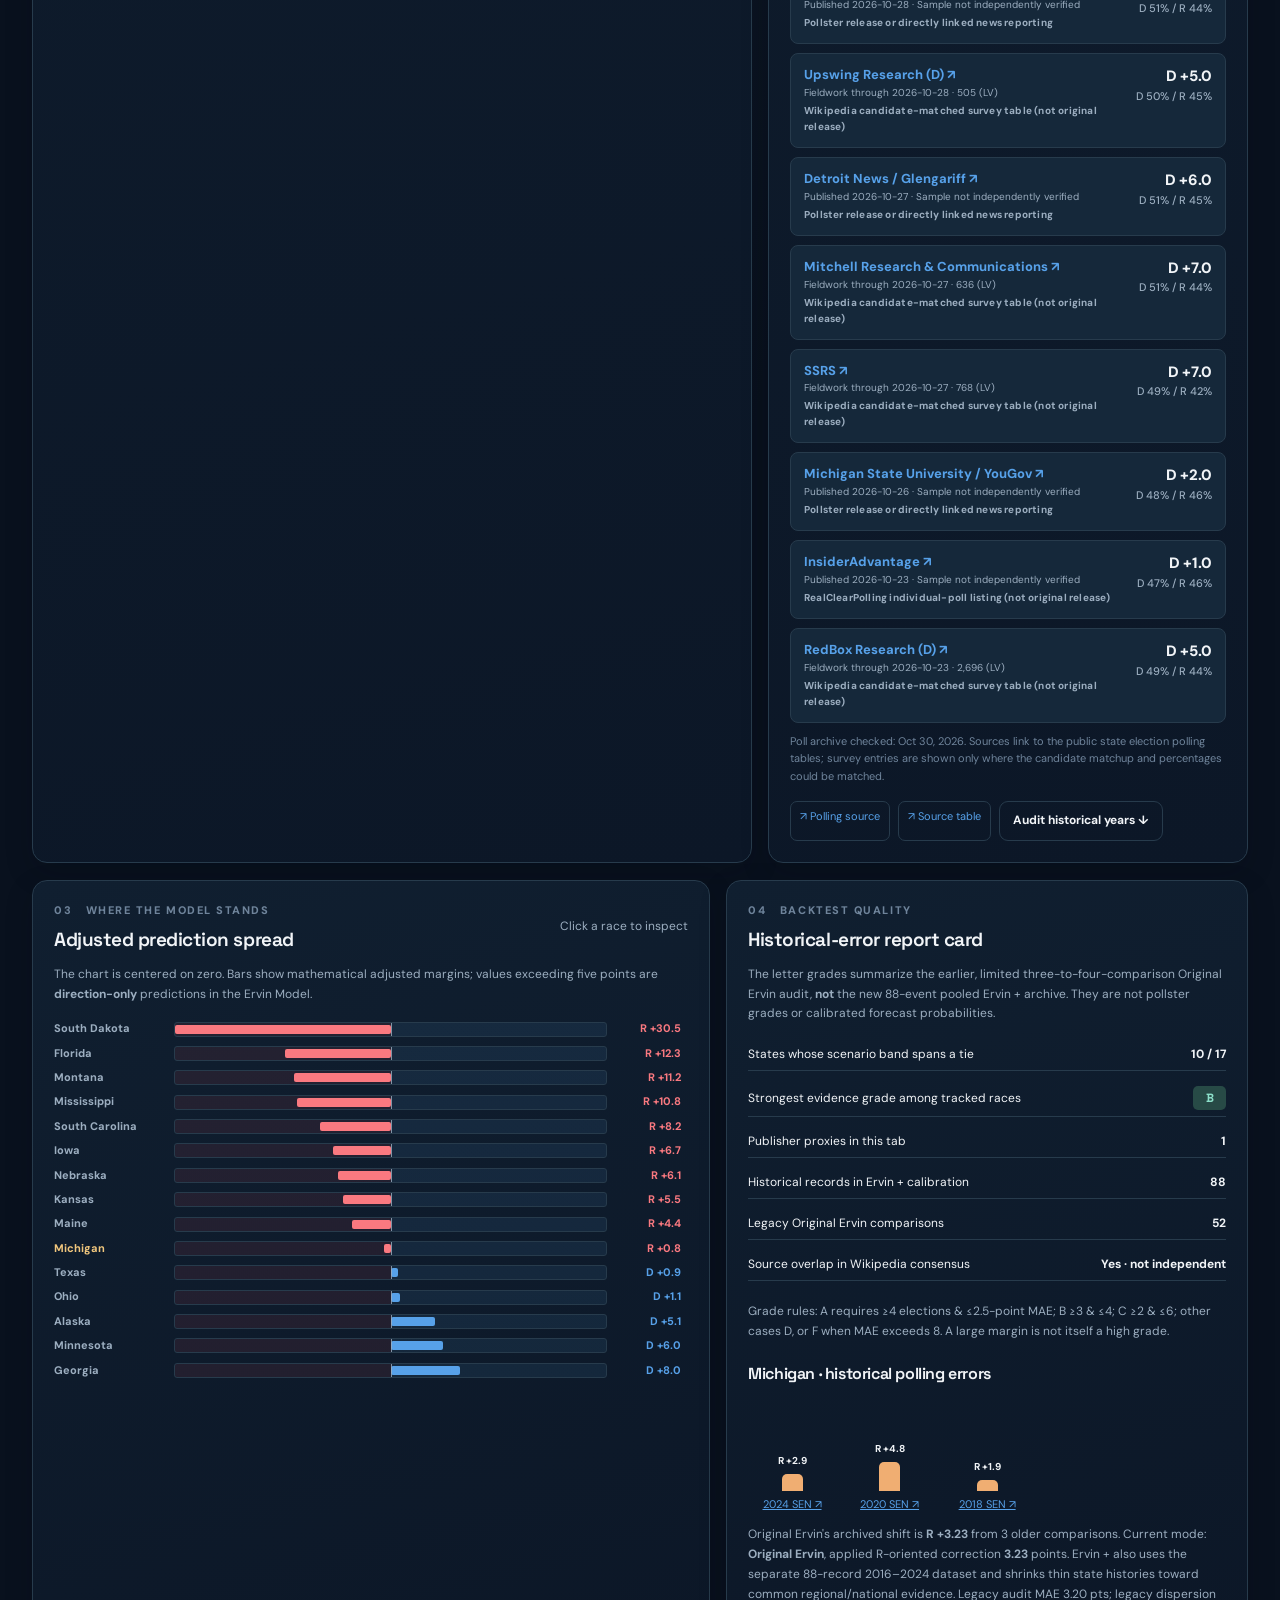
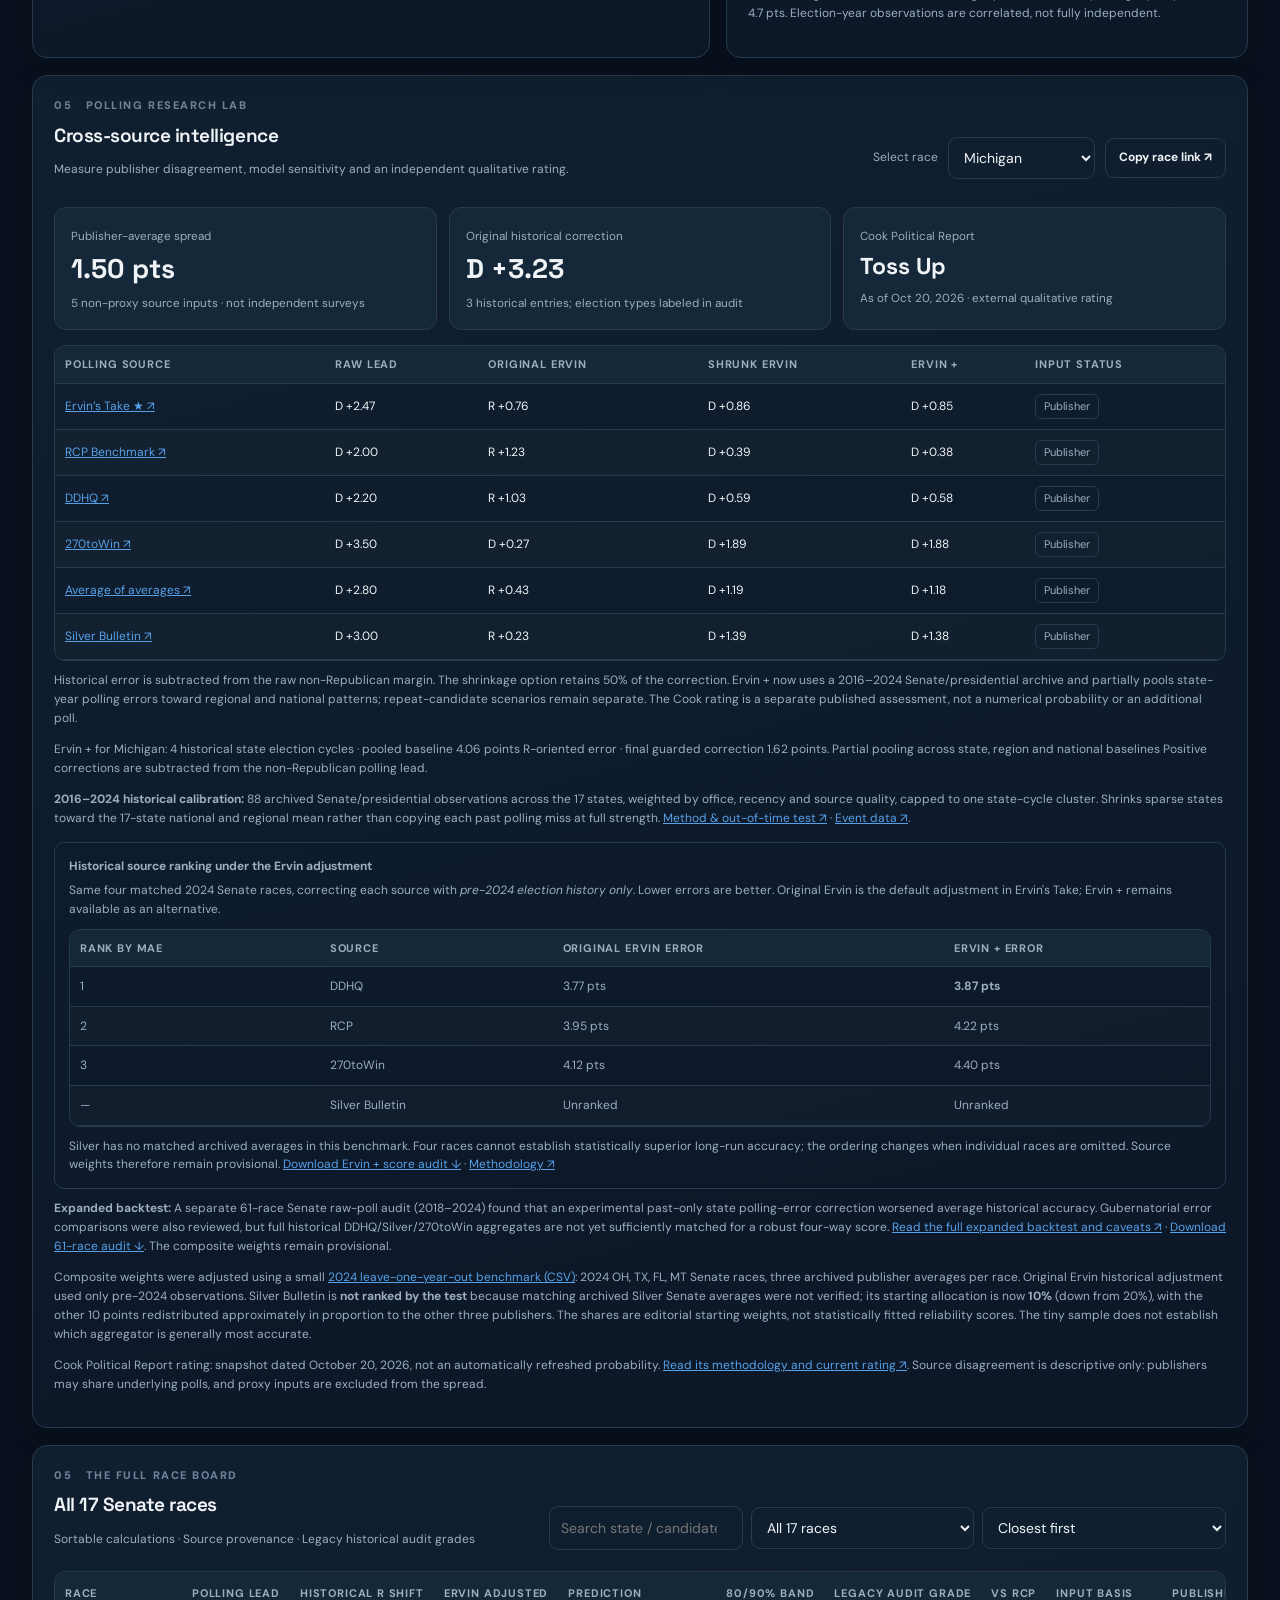
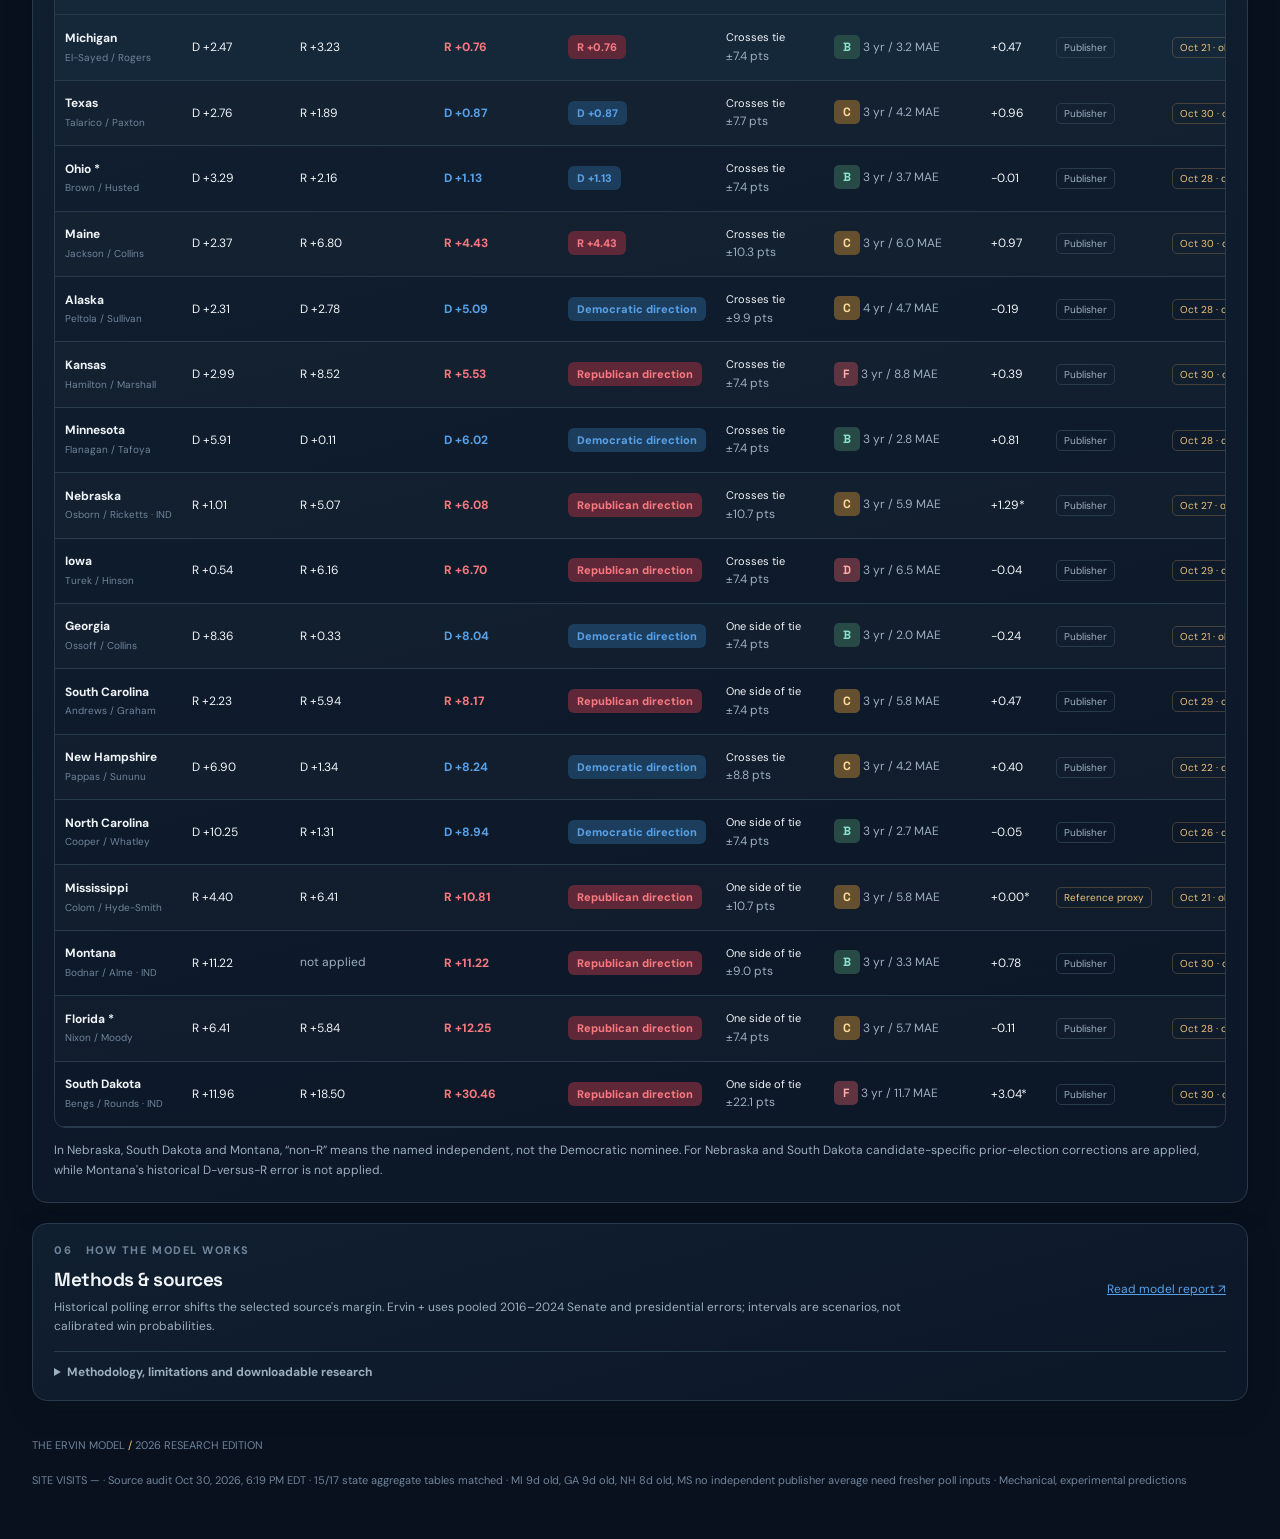
==== commit 946863c2: "Automatic 2026 Senate polling check" ====
--- a/index.html
+++ b/index.html
@@ -163,9 +163,9 @@
           "note": ""
         },
         "silver": {
-          "value": 2.4,
+          "value": 2.5,
           "origin": "Silver Bulletin",
-          "date": "Oct 29",
+          "date": "Oct 30",
           "url": "https://en.wikipedia.org/wiki/2026_United_States_Senate_election_in_Maine",
           "proxy": false,
           "note": "Verified from Wikipedia general-election aggregator table; individual underlying polls may overlap."
@@ -1590,12 +1590,12 @@
           "note": "RCP shows individual polls but no comparable aggregate; 270toWin two-poll average used."
         },
         "ddhq": {
-          "value": -15,
-          "origin": "270toWin reference proxy",
-          "date": "Oct 23",
-          "url": "https://www.270towin.com/2026-senate-polls/south-dakota",
-          "proxy": true,
-          "note": "No matching DDHQ average verified; 270toWin two-poll average used."
+          "value": -10.2,
+          "origin": "Decision Desk HQ",
+          "date": "Oct 30",
+          "url": "https://en.wikipedia.org/wiki/2026_United_States_Senate_election_in_South_Dakota",
+          "proxy": false,
+          "note": "Verified from Wikipedia general-election aggregator table; individual underlying polls may overlap."
         },
         "win270": {
           "value": -15,
@@ -1614,9 +1614,9 @@
           "note": "Wikipedia contains one aggregator, Silver Bulletin, not a multi-aggregator Average; carried as single aggregator."
         },
         "silver": {
-          "value": -12.4,
+          "value": -10.7,
           "origin": "Silver Bulletin",
-          "date": "Oct 26",
+          "date": "Oct 30",
           "url": "https://en.wikipedia.org/wiki/2026_United_States_Senate_election_in_South_Dakota",
           "proxy": false,
           "note": "Verified from Wikipedia general-election aggregator table; individual underlying polls may overlap."
@@ -1771,13 +1771,32 @@
   "ratings": "https://www.cookpolitical.com/ratings/senate-race-ratings?check_logged_in=1",
   "errorResearch": "https://www.pollingforecast.com/research/us-polling-error",
   "liveMeta": {
-    "checkedAt": "2026-10-30T18:20:35.391846+00:00",
+    "checkedAt": "2026-10-30T22:19:40.176964+00:00",
     "pagesParsed": 15,
     "checkedRaceCount": 17,
-    "changes": 0,
-    "observationsFound": 55,
+    "changes": 3,
+    "observationsFound": 56,
     "errors": [],
-    "updated": [],
+    "updated": [
+      {
+        "state": "ME",
+        "source": "silver",
+        "margin": 2.5,
+        "published": "Oct 30"
+      },
+      {
+        "state": "SD",
+        "source": "ddhq",
+        "margin": -10.2,
+        "published": "Oct 30"
+      },
+      {
+        "state": "SD",
+        "source": "silver",
+        "margin": -10.7,
+        "published": "Oct 30"
+      }
+    ],
     "sourceCoverage": [
       {
         "state": "ME",
@@ -1856,7 +1875,7 @@
       },
       {
         "state": "SD",
-        "verifiedPublisherRows": 1,
+        "verifiedPublisherRows": 2,
         "result": "matched"
       },
       {
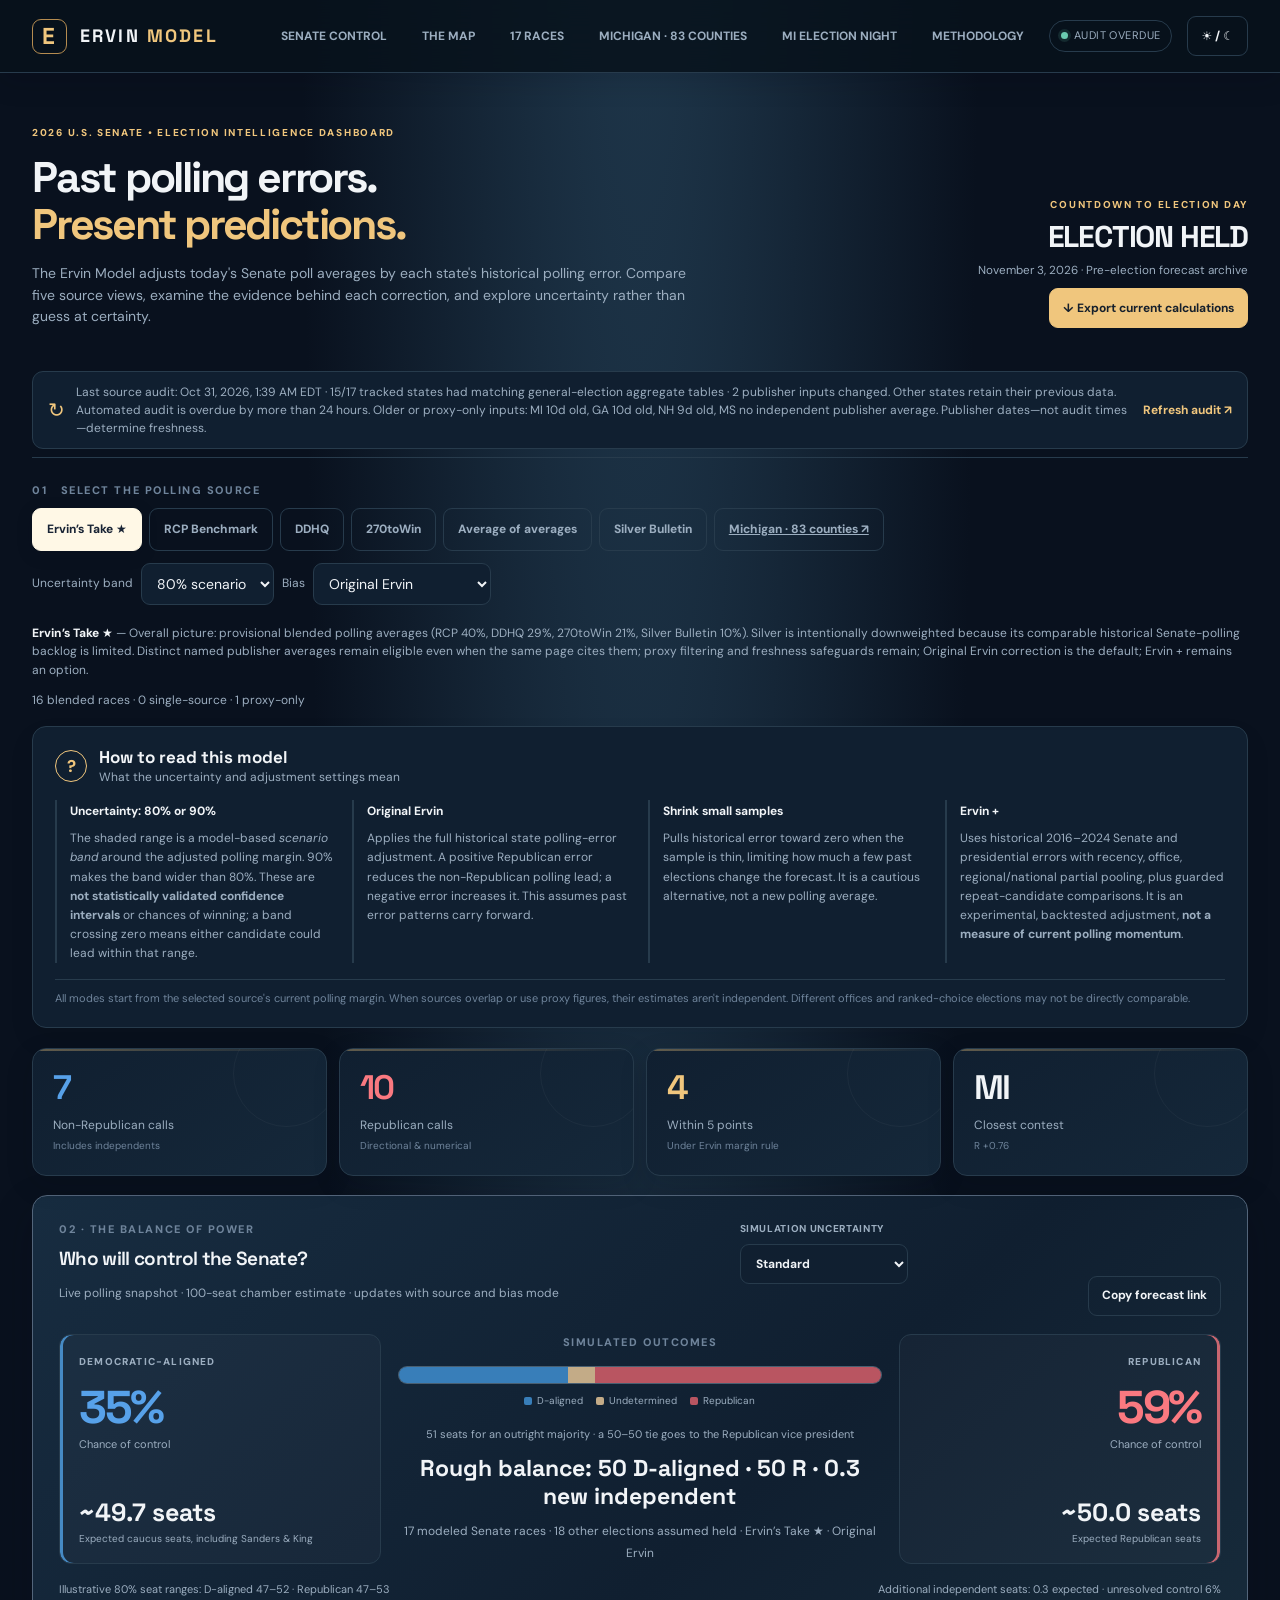
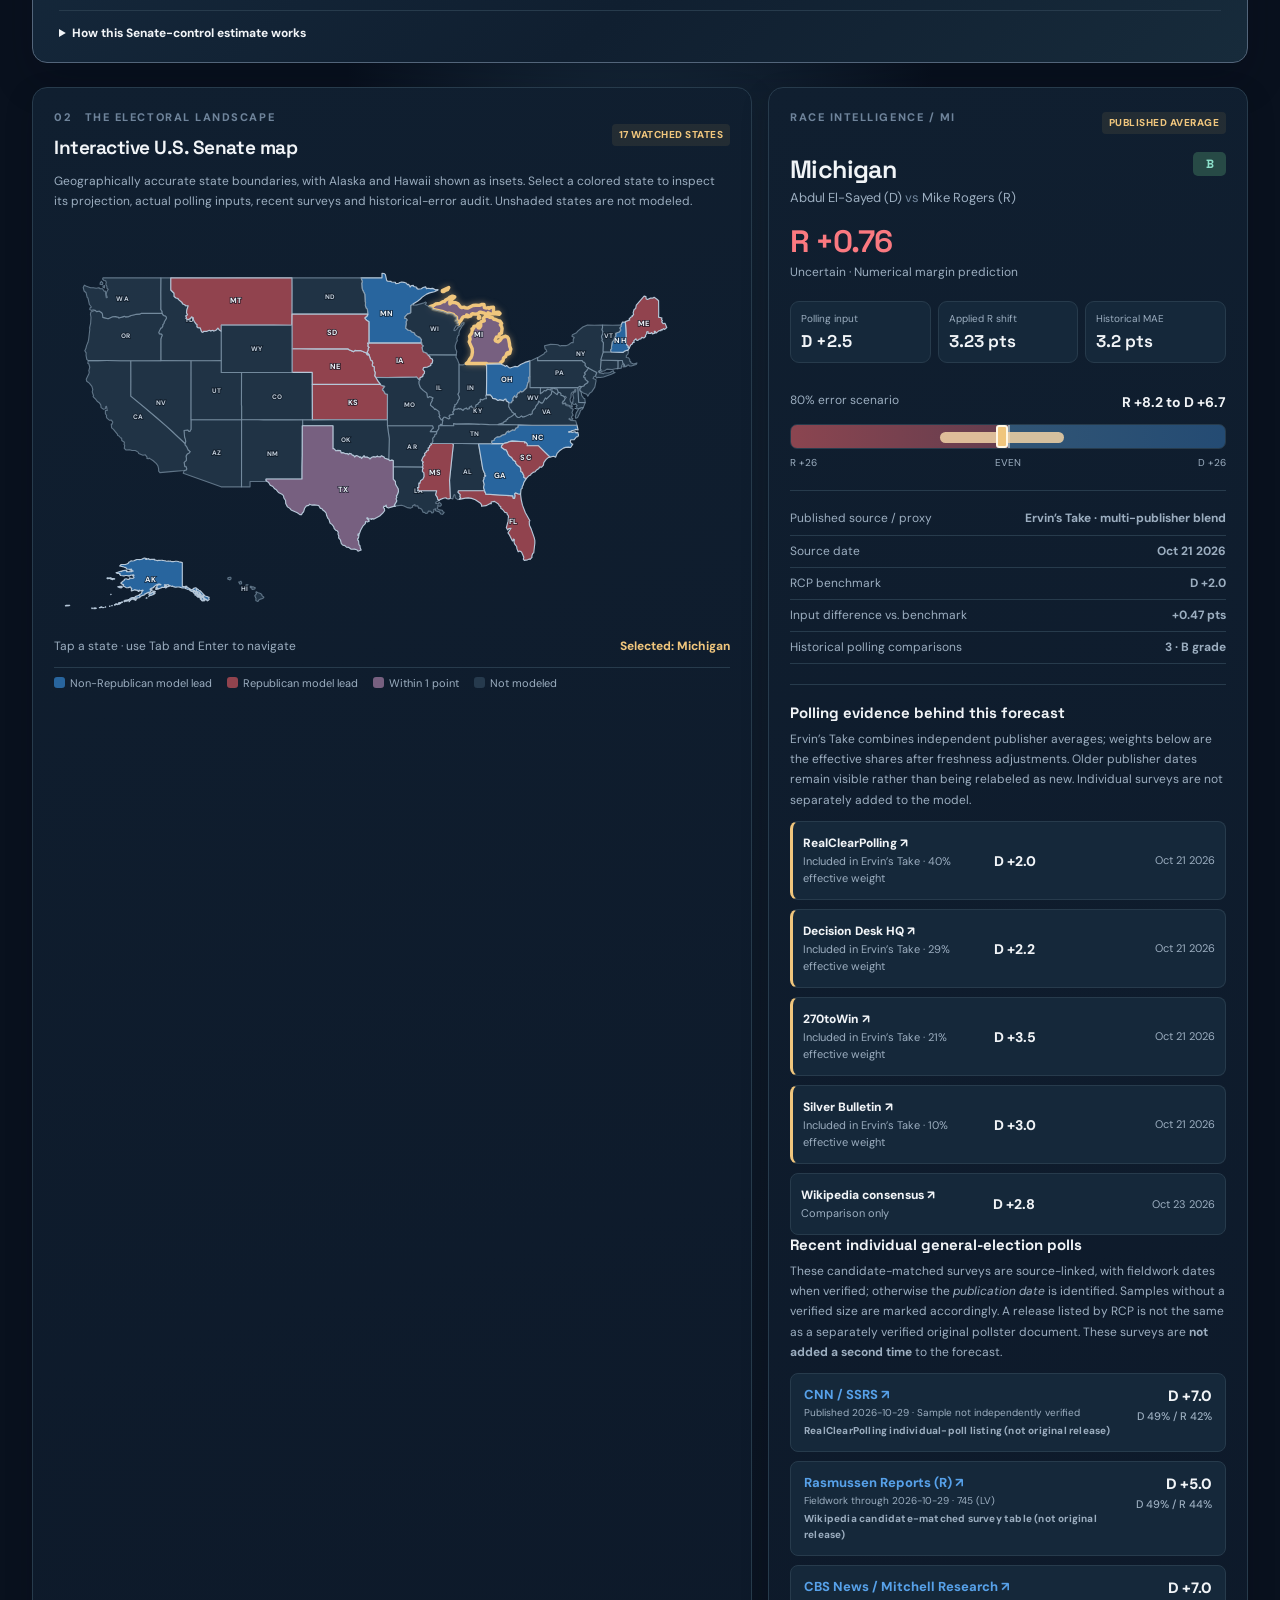
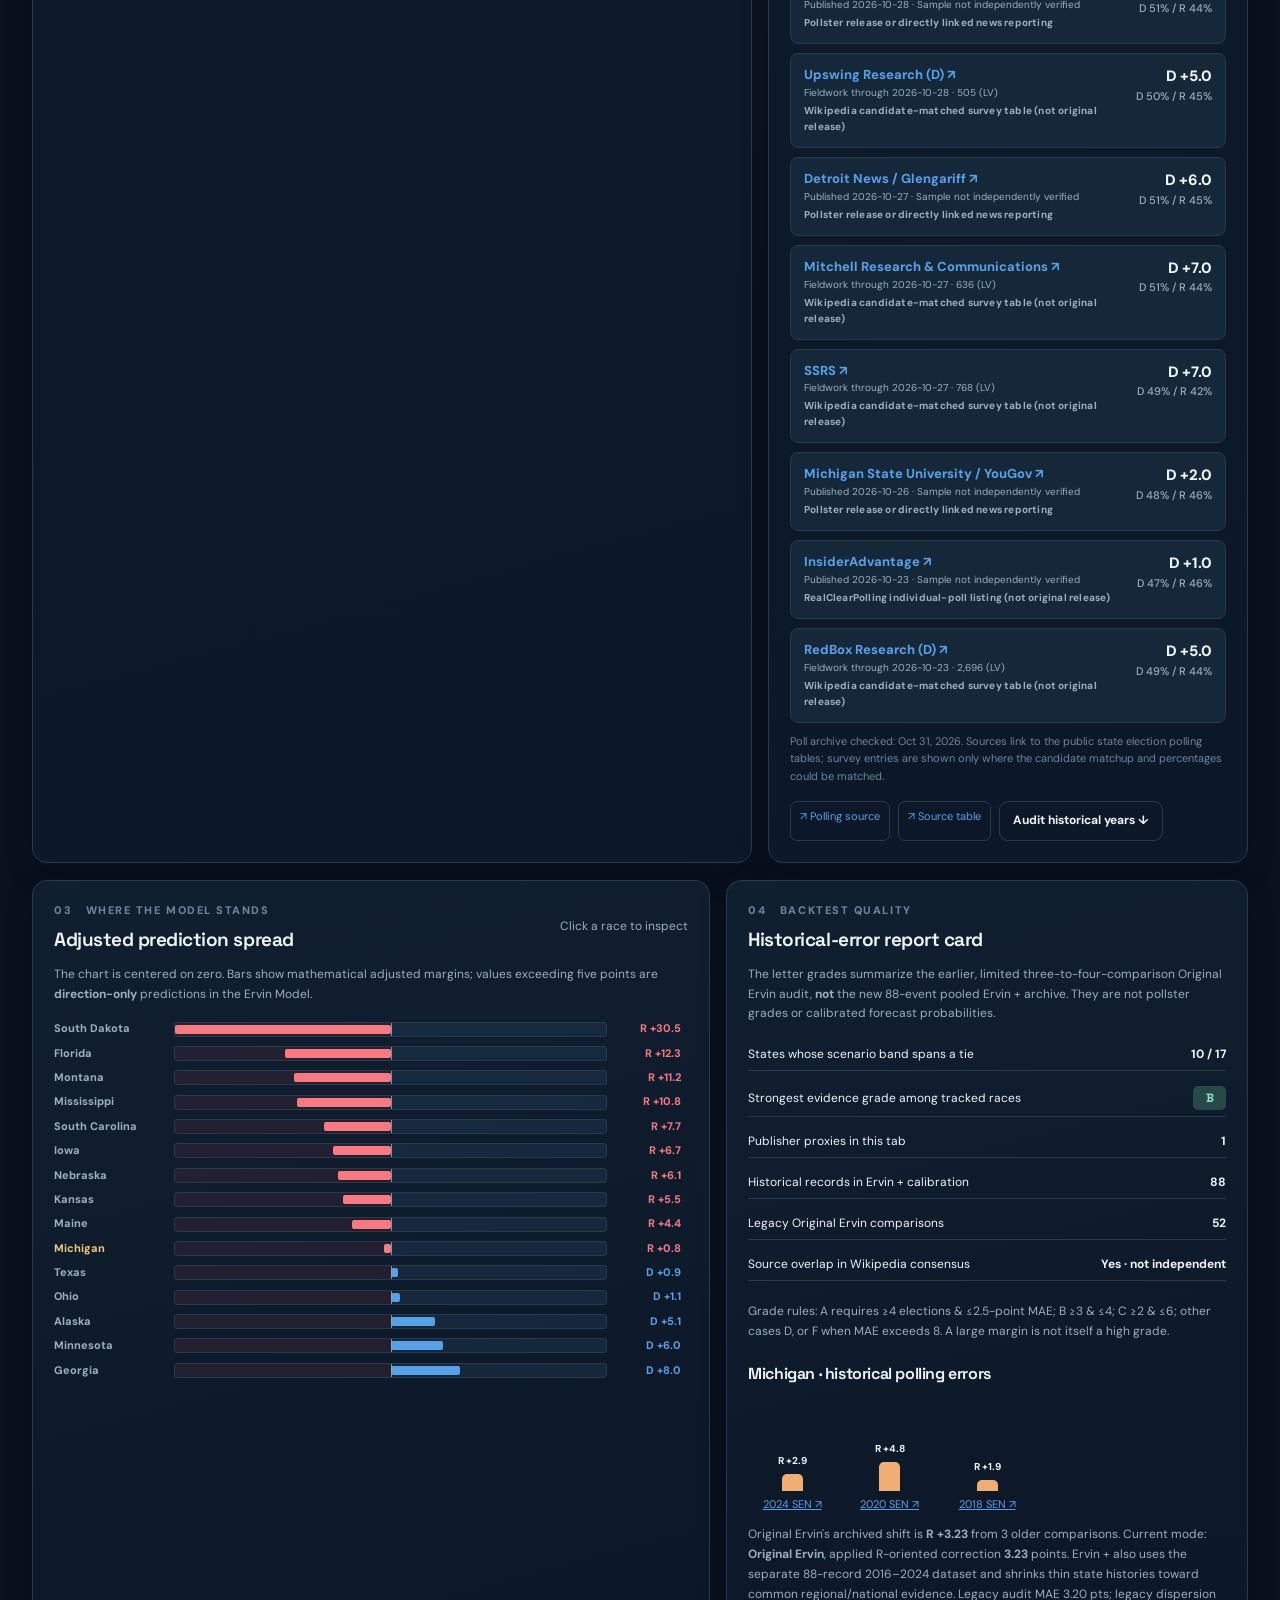
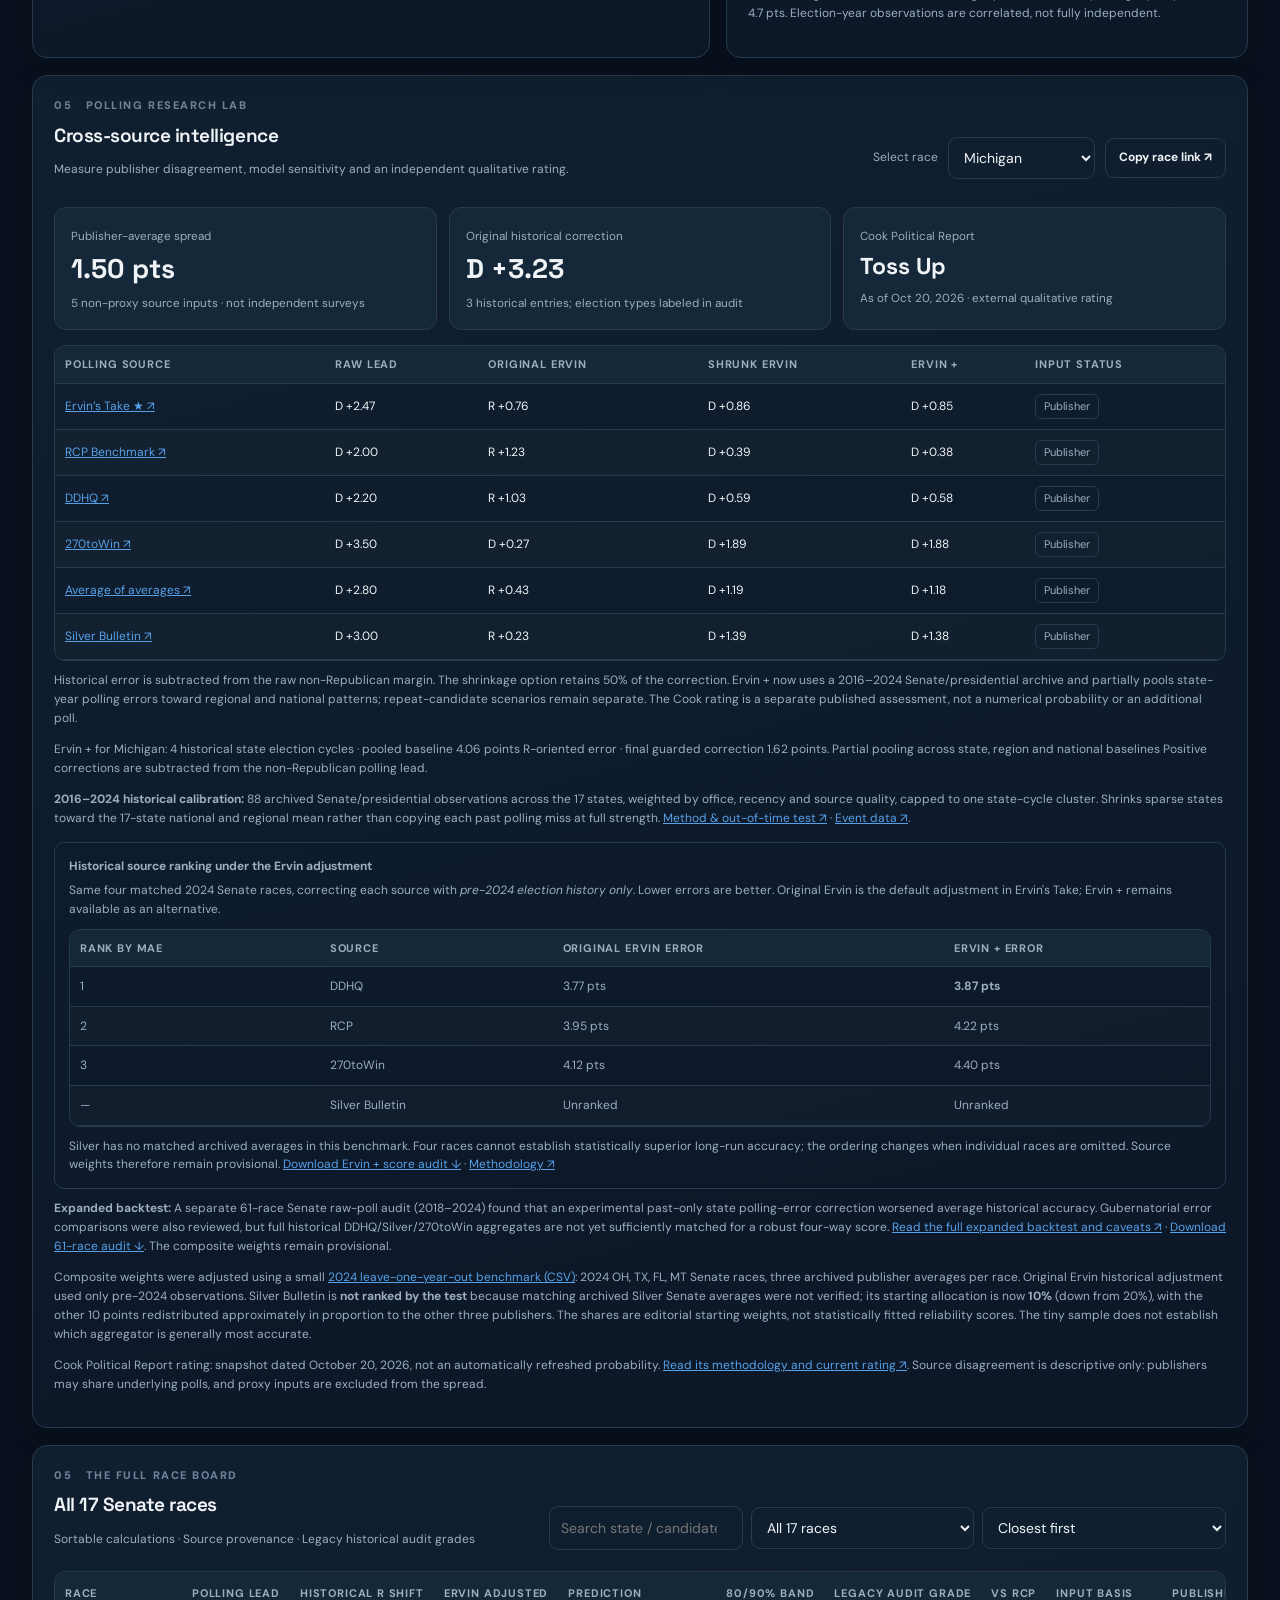
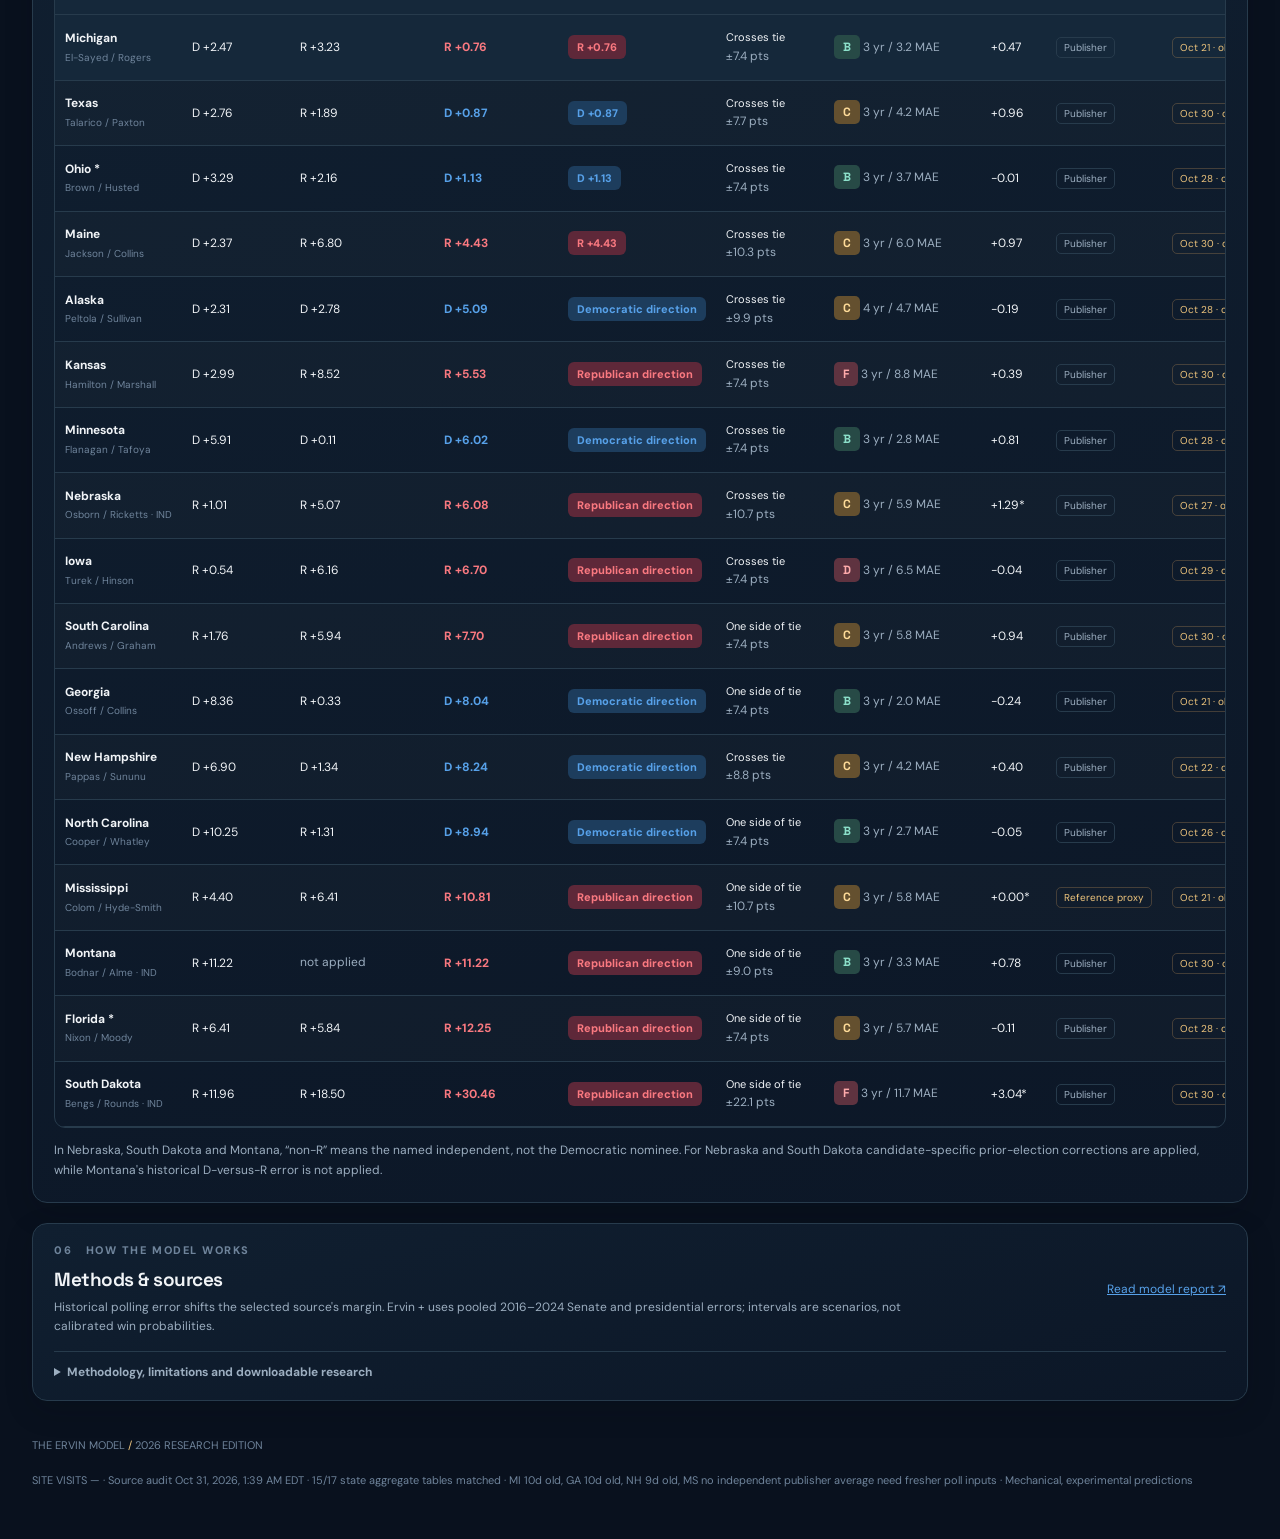
==== commit d9ded536: "Automatic 2026 Senate polling check" ====
--- a/index.html
+++ b/index.html
@@ -88,7 +88,7 @@
 <footer class="foot"><span>THE ERVIN MODEL <span style="color:var(--accent)">/</span> 2026 RESEARCH EDITION</span><span><span id="siteVisitCount" aria-live="polite" title="Approximate page visits since counter installation">SITE VISITS —</span> · <span id="footerFreshness">Source snapshot October 23, 2026 · Automatic refreshing activates after GitHub Pages deployment</span> · Mechanical, experimental predictions</span></footer>
 </main><div class="snack" id="snack" role="status"></div><script src="scripts/calibration_engine.js"></script><script src="scripts/senate_control.js"></script><script src="scripts/us-geography.js"></script><script>
 window.ERVIN_DATA = {
-  "asof": "October 30, 2026",
+  "asof": "October 31, 2026",
   "election": "November 3, 2026",
   "sourceList": [
     {
@@ -1302,9 +1302,9 @@
           "note": "Verified from Wikipedia general-election aggregator table; individual underlying polls may overlap."
         },
         "ddhq": {
-          "value": -1.7,
+          "value": -0.1,
           "origin": "Decision Desk HQ",
-          "date": "Oct 29",
+          "date": "Oct 30",
           "url": "https://en.wikipedia.org/wiki/2026_United_States_Senate_election_in_South_Carolina",
           "proxy": false,
           "note": "Verified from Wikipedia general-election aggregator table; individual underlying polls may overlap."
@@ -1328,7 +1328,7 @@
         "silver": {
           "value": -1.5,
           "origin": "Silver Bulletin",
-          "date": "Oct 28",
+          "date": "Oct 30",
           "url": "https://en.wikipedia.org/wiki/2026_United_States_Senate_election_in_South_Carolina",
           "proxy": false,
           "note": "Verified from Wikipedia general-election aggregator table; individual underlying polls may overlap."
@@ -1771,29 +1771,23 @@
   "ratings": "https://www.cookpolitical.com/ratings/senate-race-ratings?check_logged_in=1",
   "errorResearch": "https://www.pollingforecast.com/research/us-polling-error",
   "liveMeta": {
-    "checkedAt": "2026-10-30T22:19:40.176964+00:00",
+    "checkedAt": "2026-10-31T05:39:45.979053+00:00",
     "pagesParsed": 15,
     "checkedRaceCount": 17,
-    "changes": 3,
+    "changes": 2,
     "observationsFound": 56,
     "errors": [],
     "updated": [
       {
-        "state": "ME",
+        "state": "SC",
+        "source": "ddhq",
+        "margin": -0.1,
+        "published": "Oct 30"
+      },
+      {
+        "state": "SC",
         "source": "silver",
-        "margin": 2.5,
-        "published": "Oct 30"
-      },
-      {
-        "state": "SD",
-        "source": "ddhq",
-        "margin": -10.2,
-        "published": "Oct 30"
-      },
-      {
-        "state": "SD",
-        "source": "silver",
-        "margin": -10.7,
+        "margin": -1.5,
         "published": "Oct 30"
       }
     ],
@@ -1887,17 +1881,17 @@
     "stalePublisherRaces": [
       {
         "state": "MI",
-        "daysOld": 9,
+        "daysOld": 10,
         "latestDate": "2026-10-21"
       },
       {
         "state": "GA",
-        "daysOld": 9,
+        "daysOld": 10,
         "latestDate": "2026-10-21"
       },
       {
         "state": "NH",
-        "daysOld": 8,
+        "daysOld": 9,
         "latestDate": "2026-10-22"
       },
       {
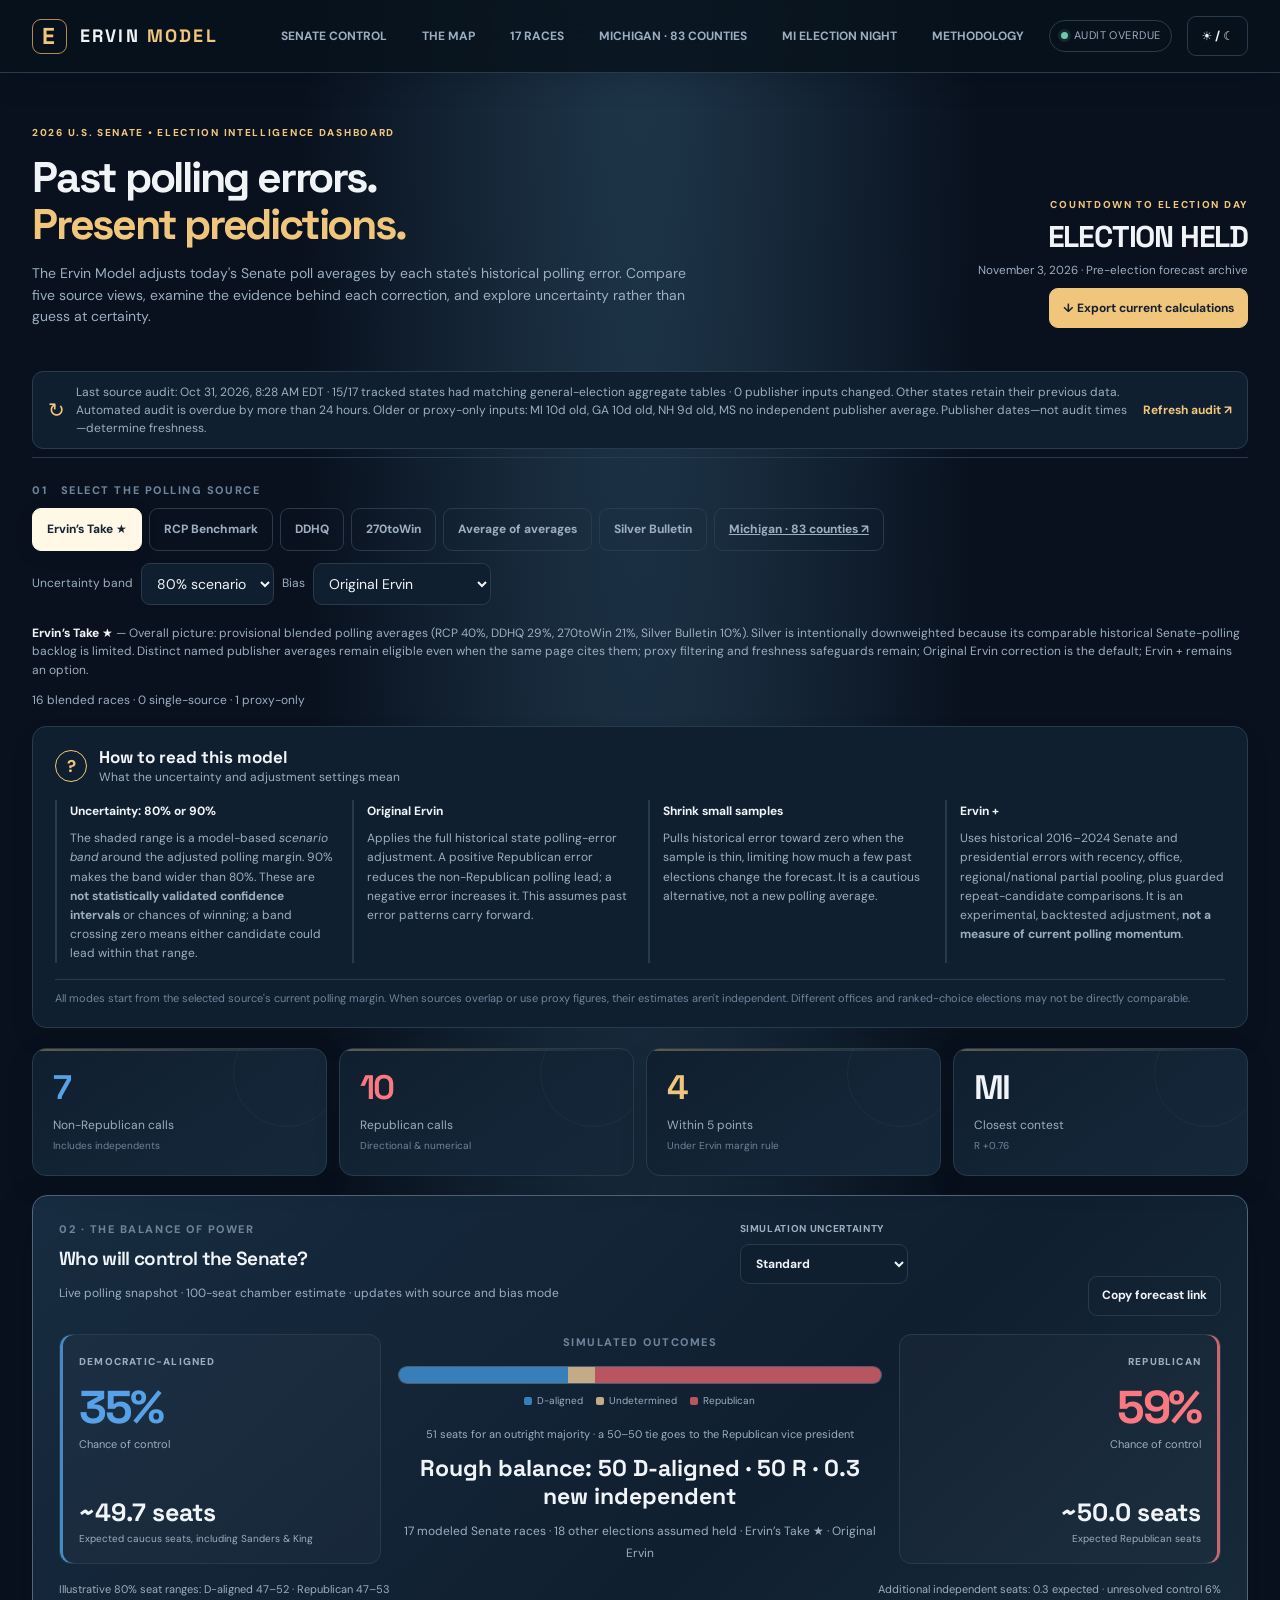
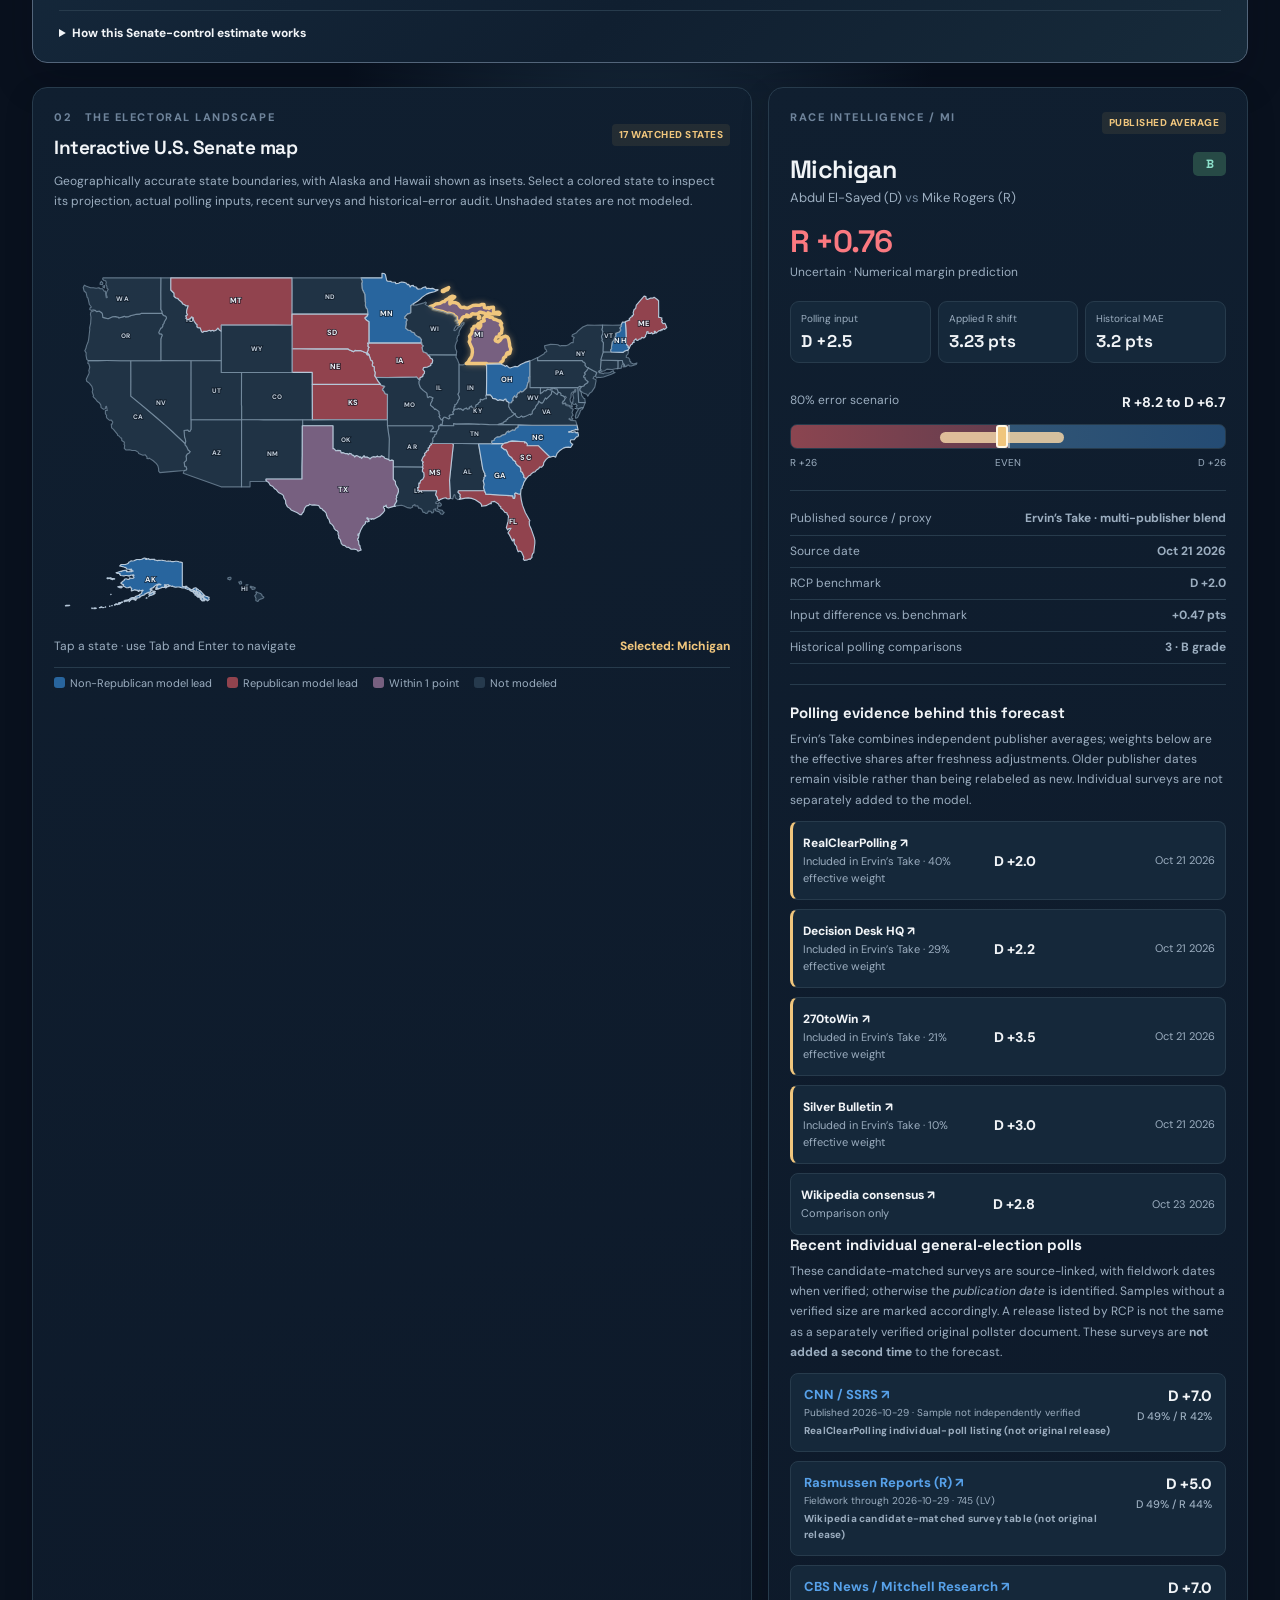
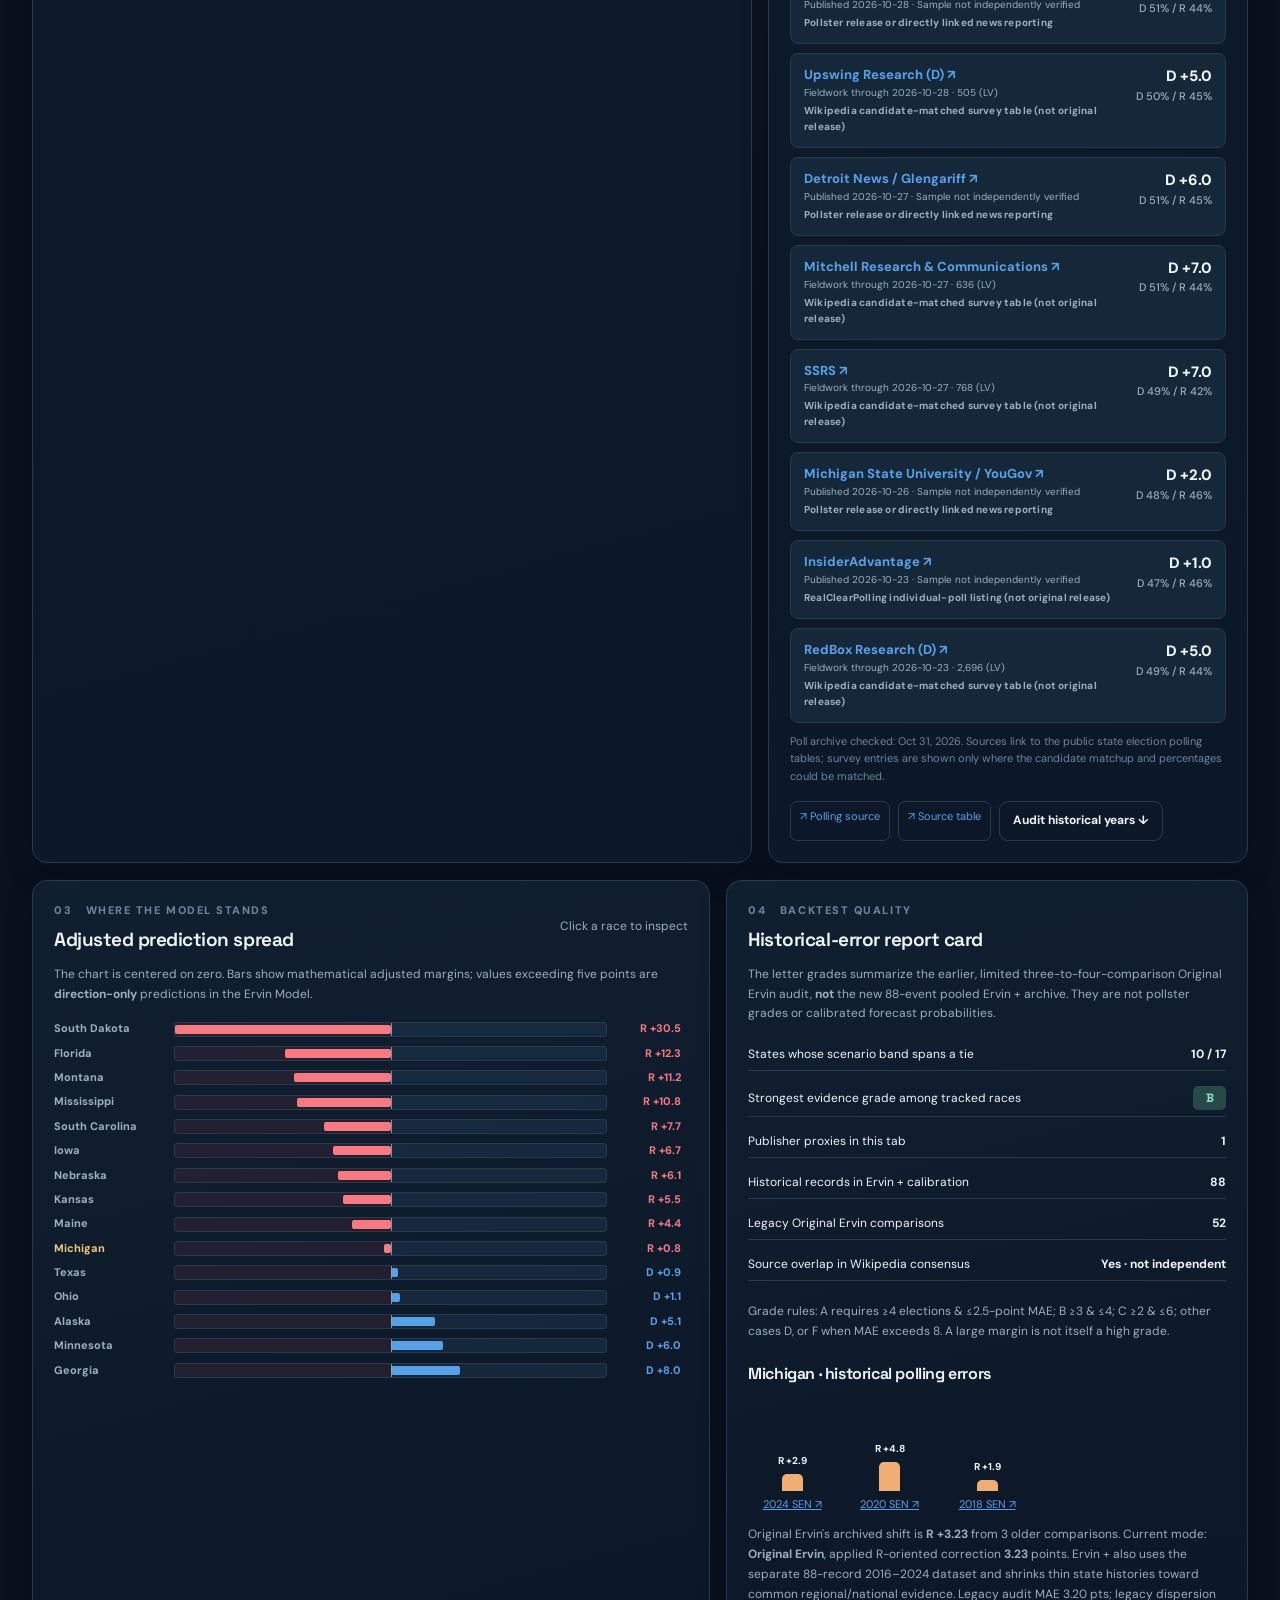
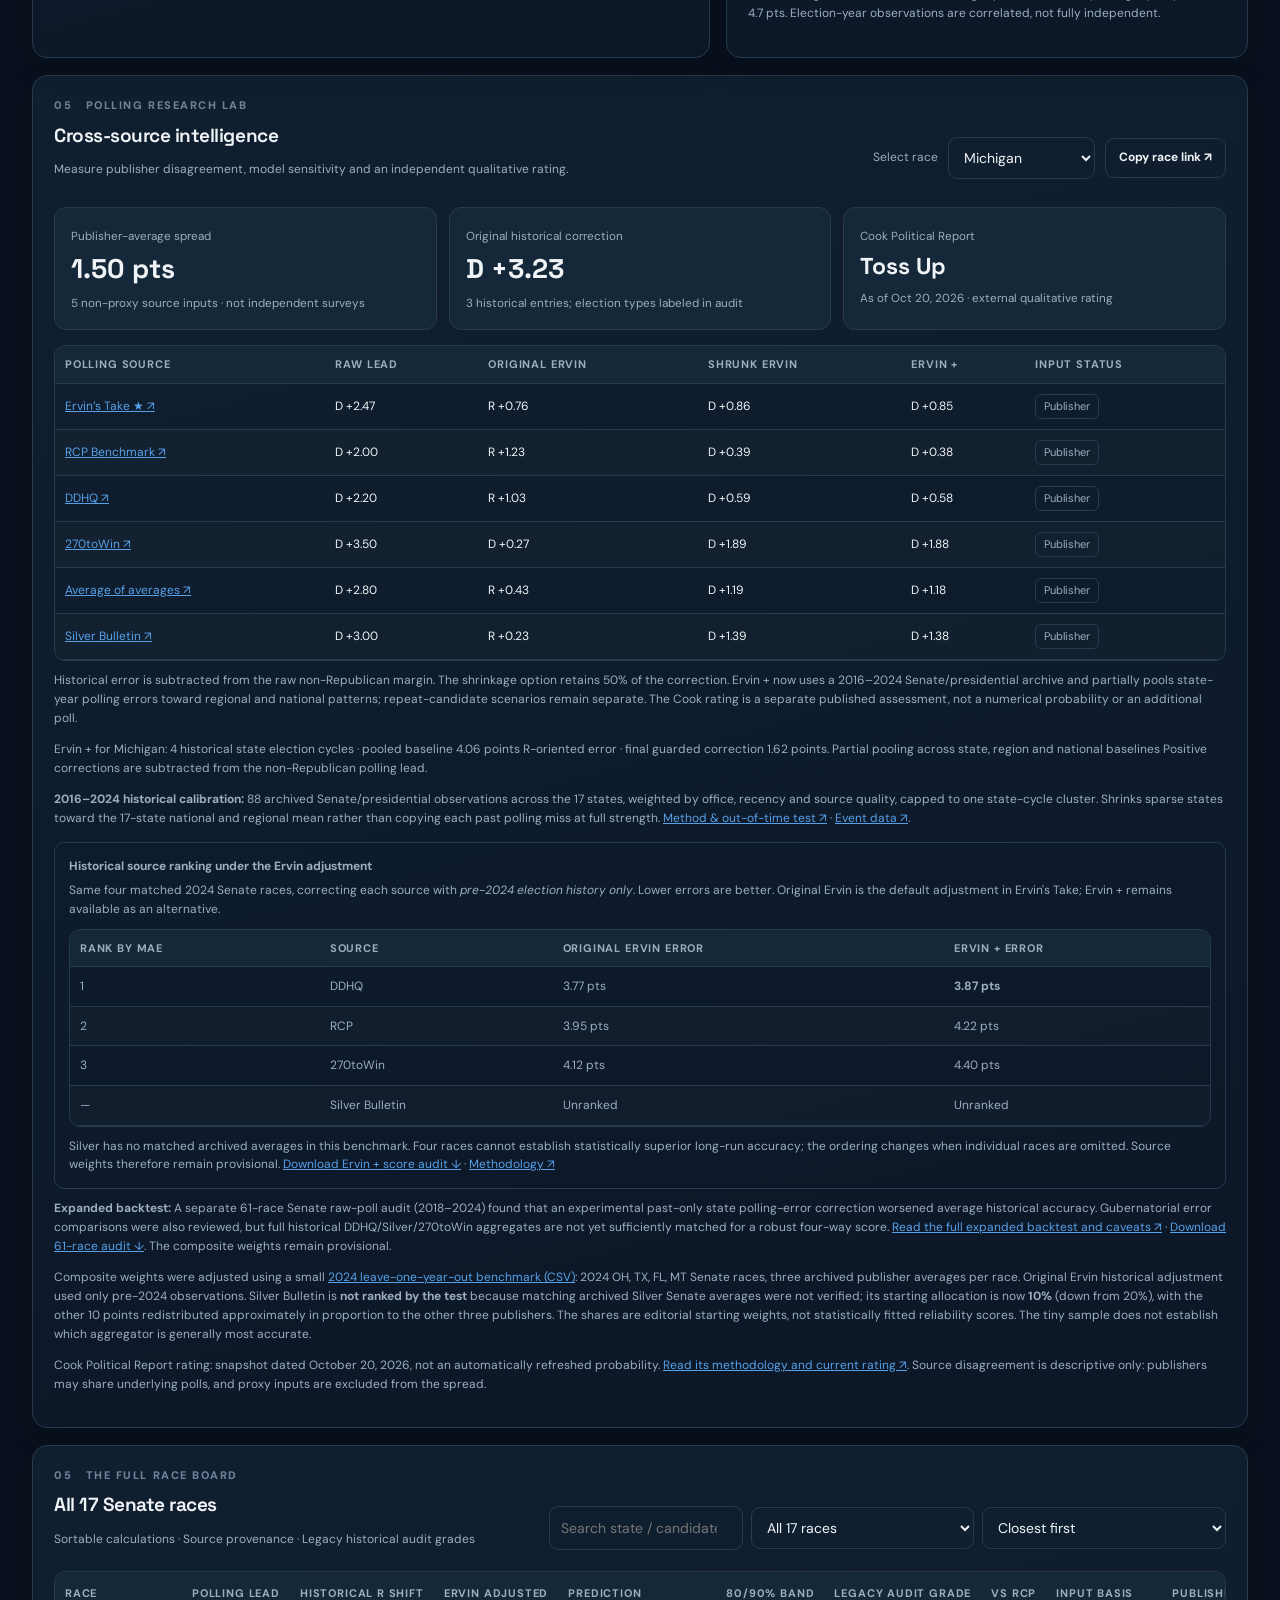
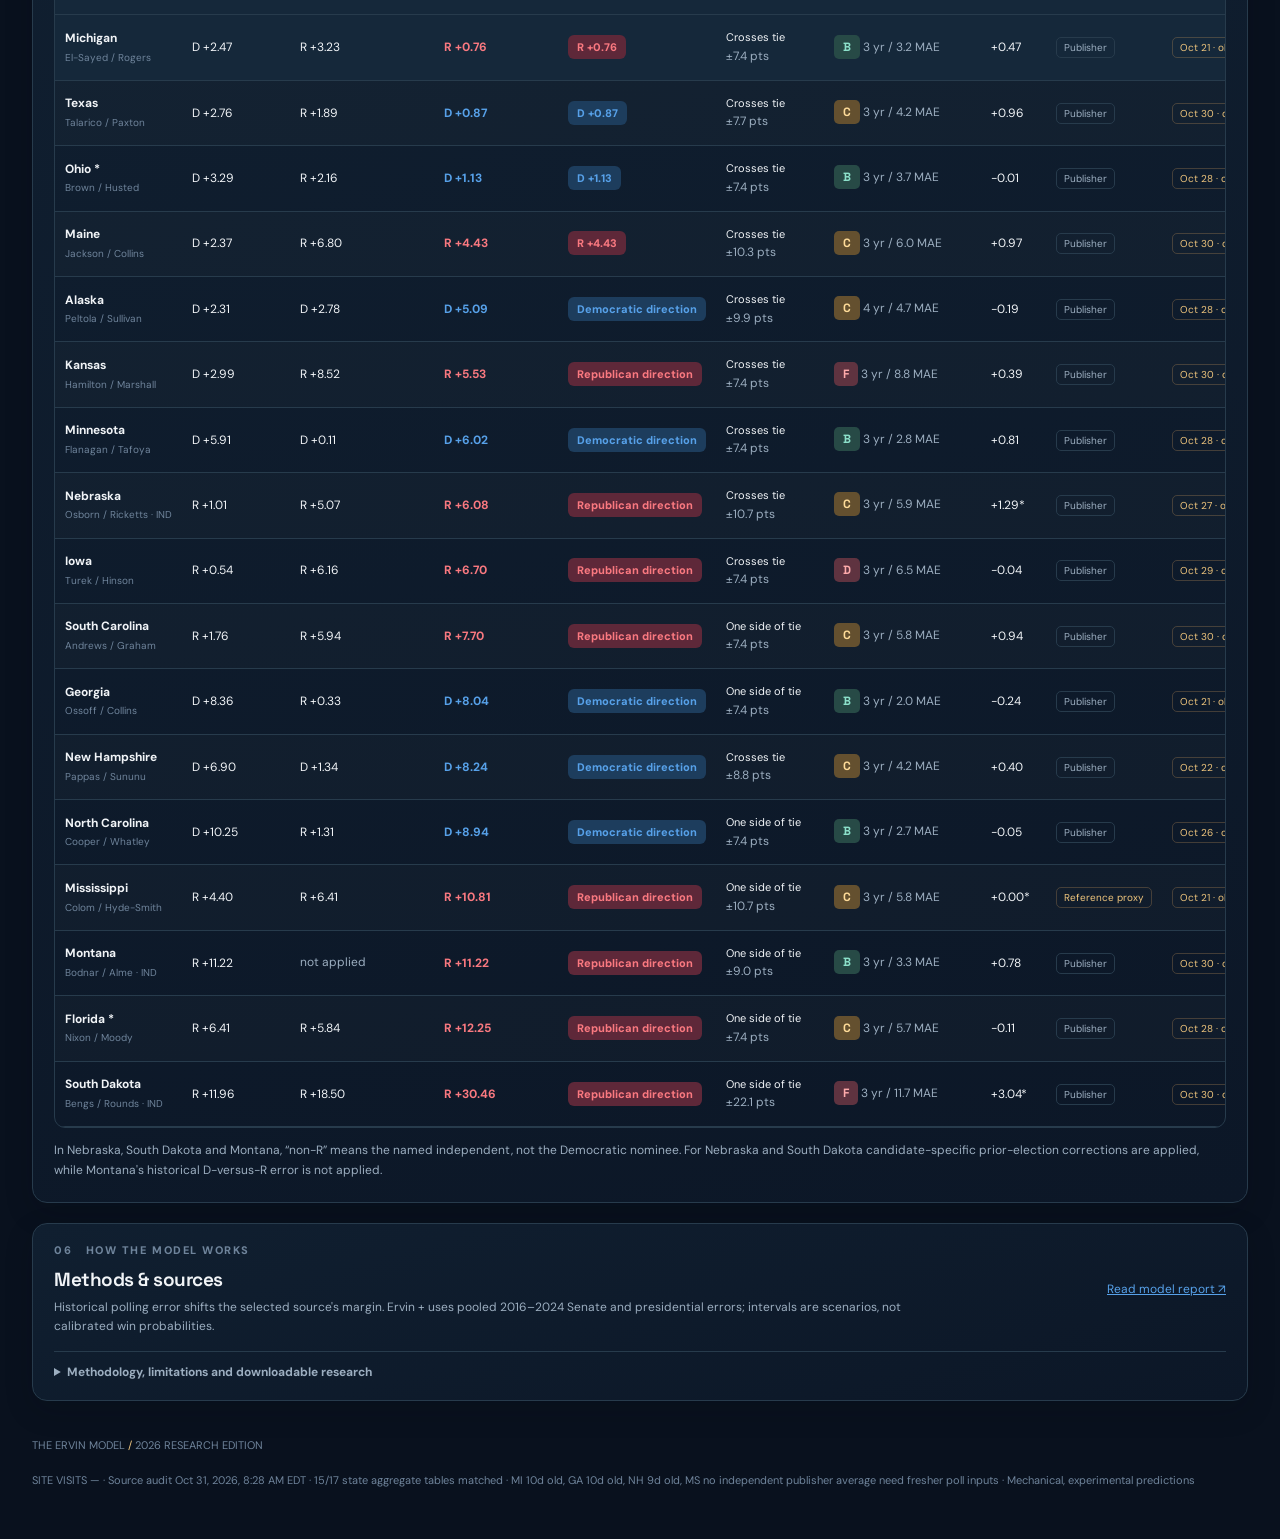
==== commit 35c711bd: "Automatic 2026 Senate polling check" ====
--- a/index.html
+++ b/index.html
@@ -1771,26 +1771,13 @@
   "ratings": "https://www.cookpolitical.com/ratings/senate-race-ratings?check_logged_in=1",
   "errorResearch": "https://www.pollingforecast.com/research/us-polling-error",
   "liveMeta": {
-    "checkedAt": "2026-10-31T05:39:45.979053+00:00",
+    "checkedAt": "2026-10-31T12:28:38.732196+00:00",
     "pagesParsed": 15,
     "checkedRaceCount": 17,
-    "changes": 2,
+    "changes": 0,
     "observationsFound": 56,
     "errors": [],
-    "updated": [
-      {
-        "state": "SC",
-        "source": "ddhq",
-        "margin": -0.1,
-        "published": "Oct 30"
-      },
-      {
-        "state": "SC",
-        "source": "silver",
-        "margin": -1.5,
-        "published": "Oct 30"
-      }
-    ],
+    "updated": [],
     "sourceCoverage": [
       {
         "state": "ME",
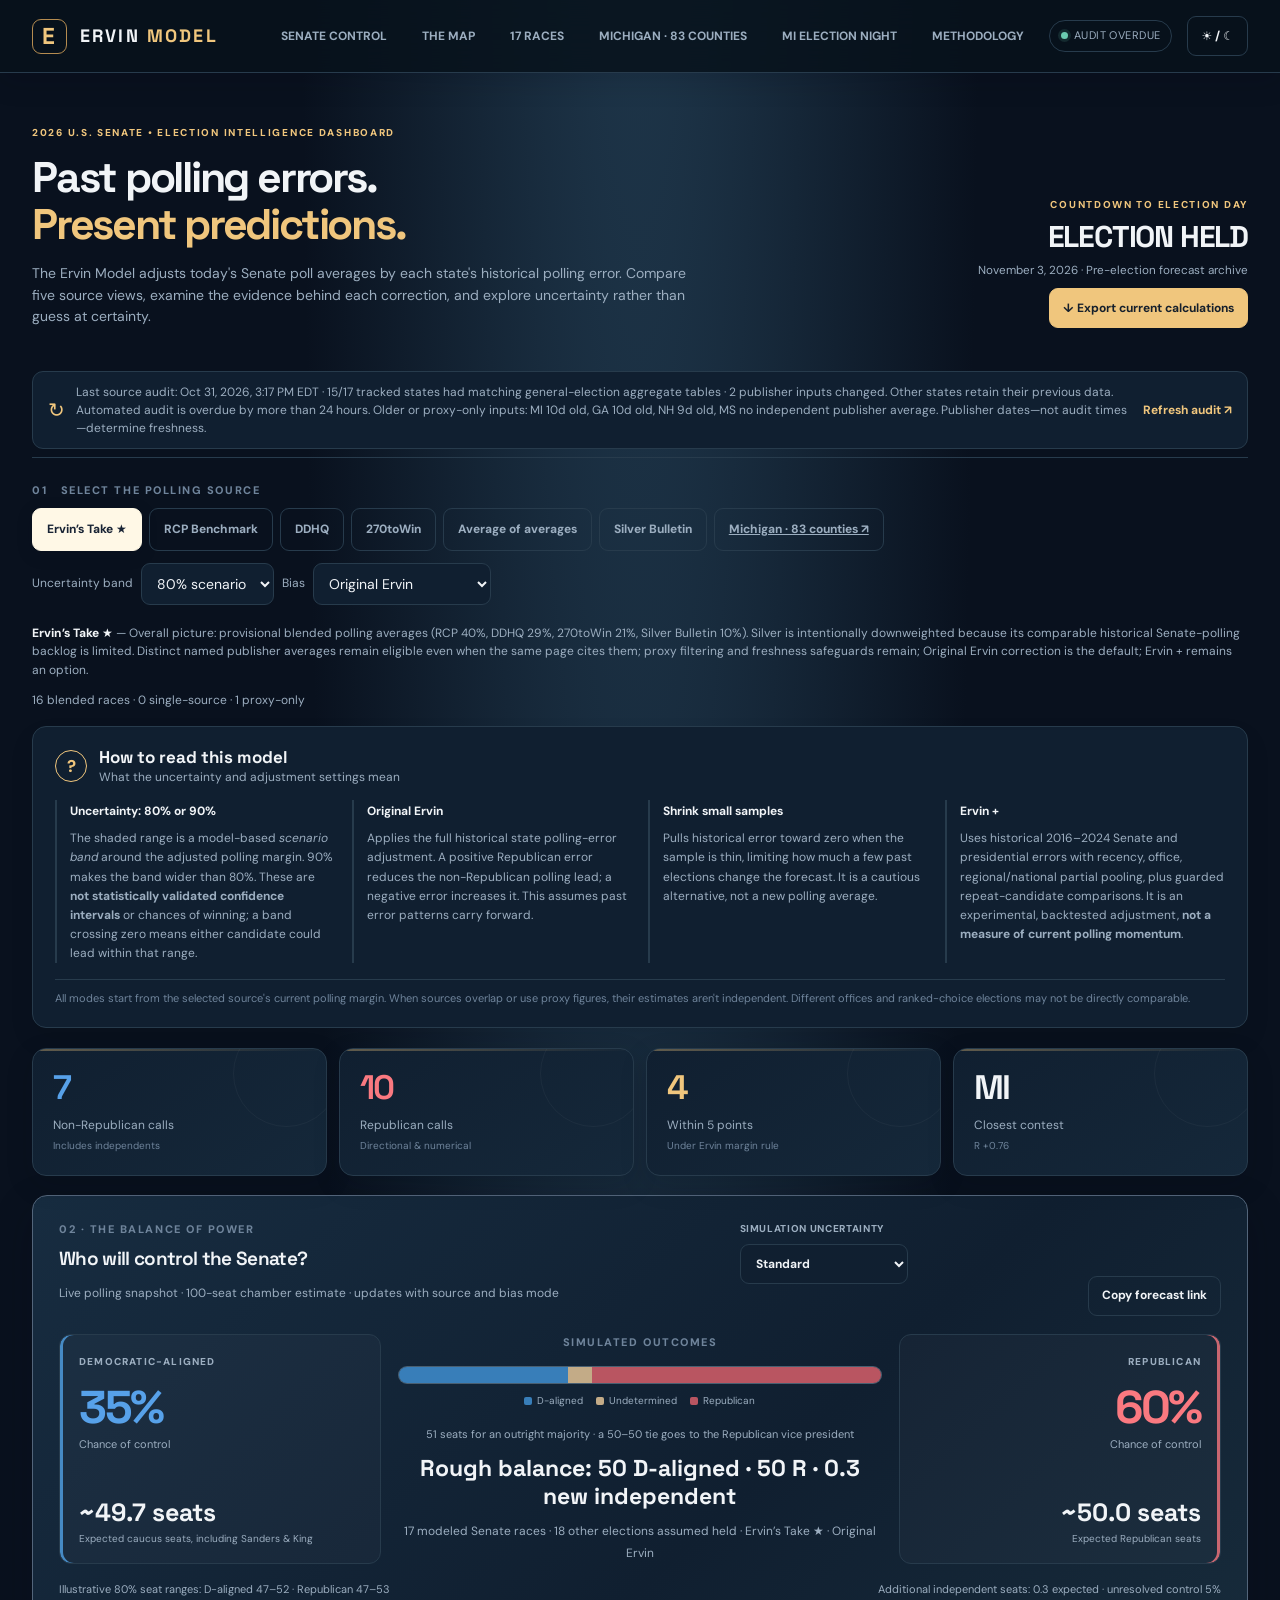
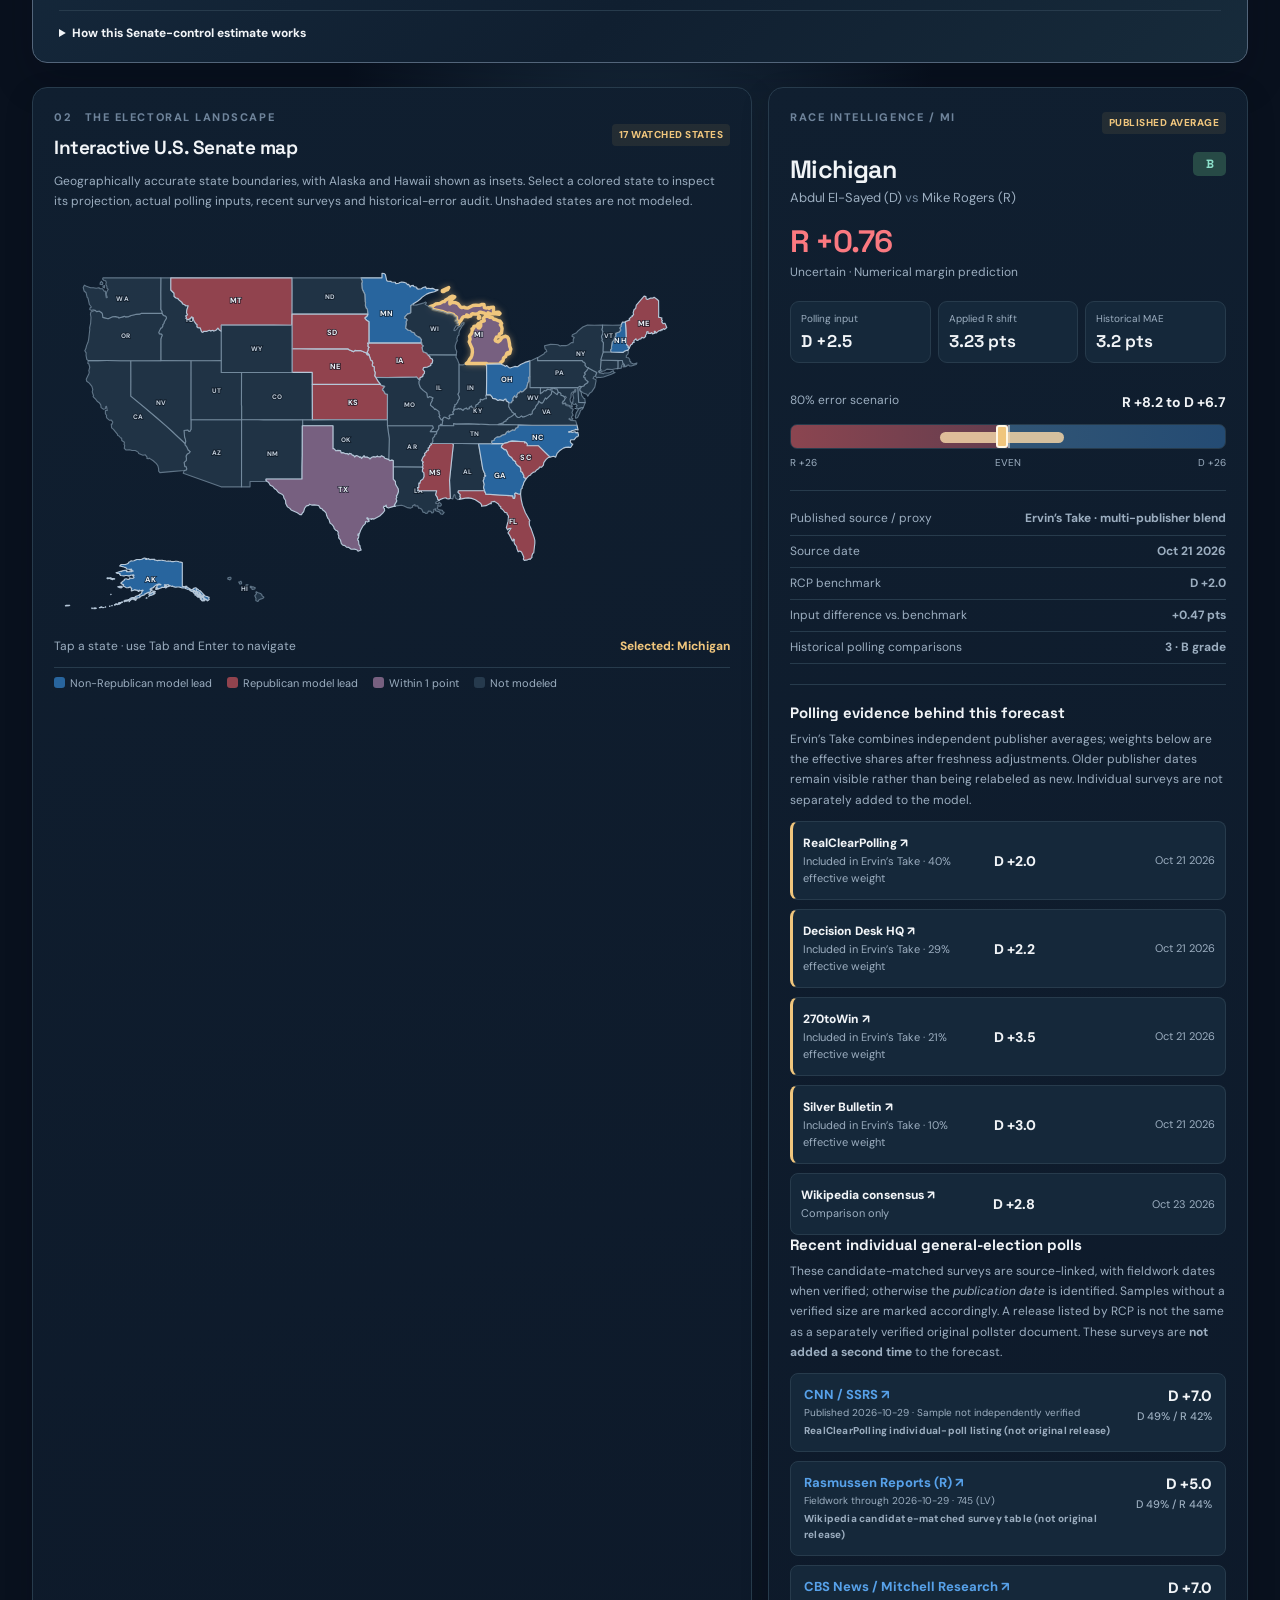
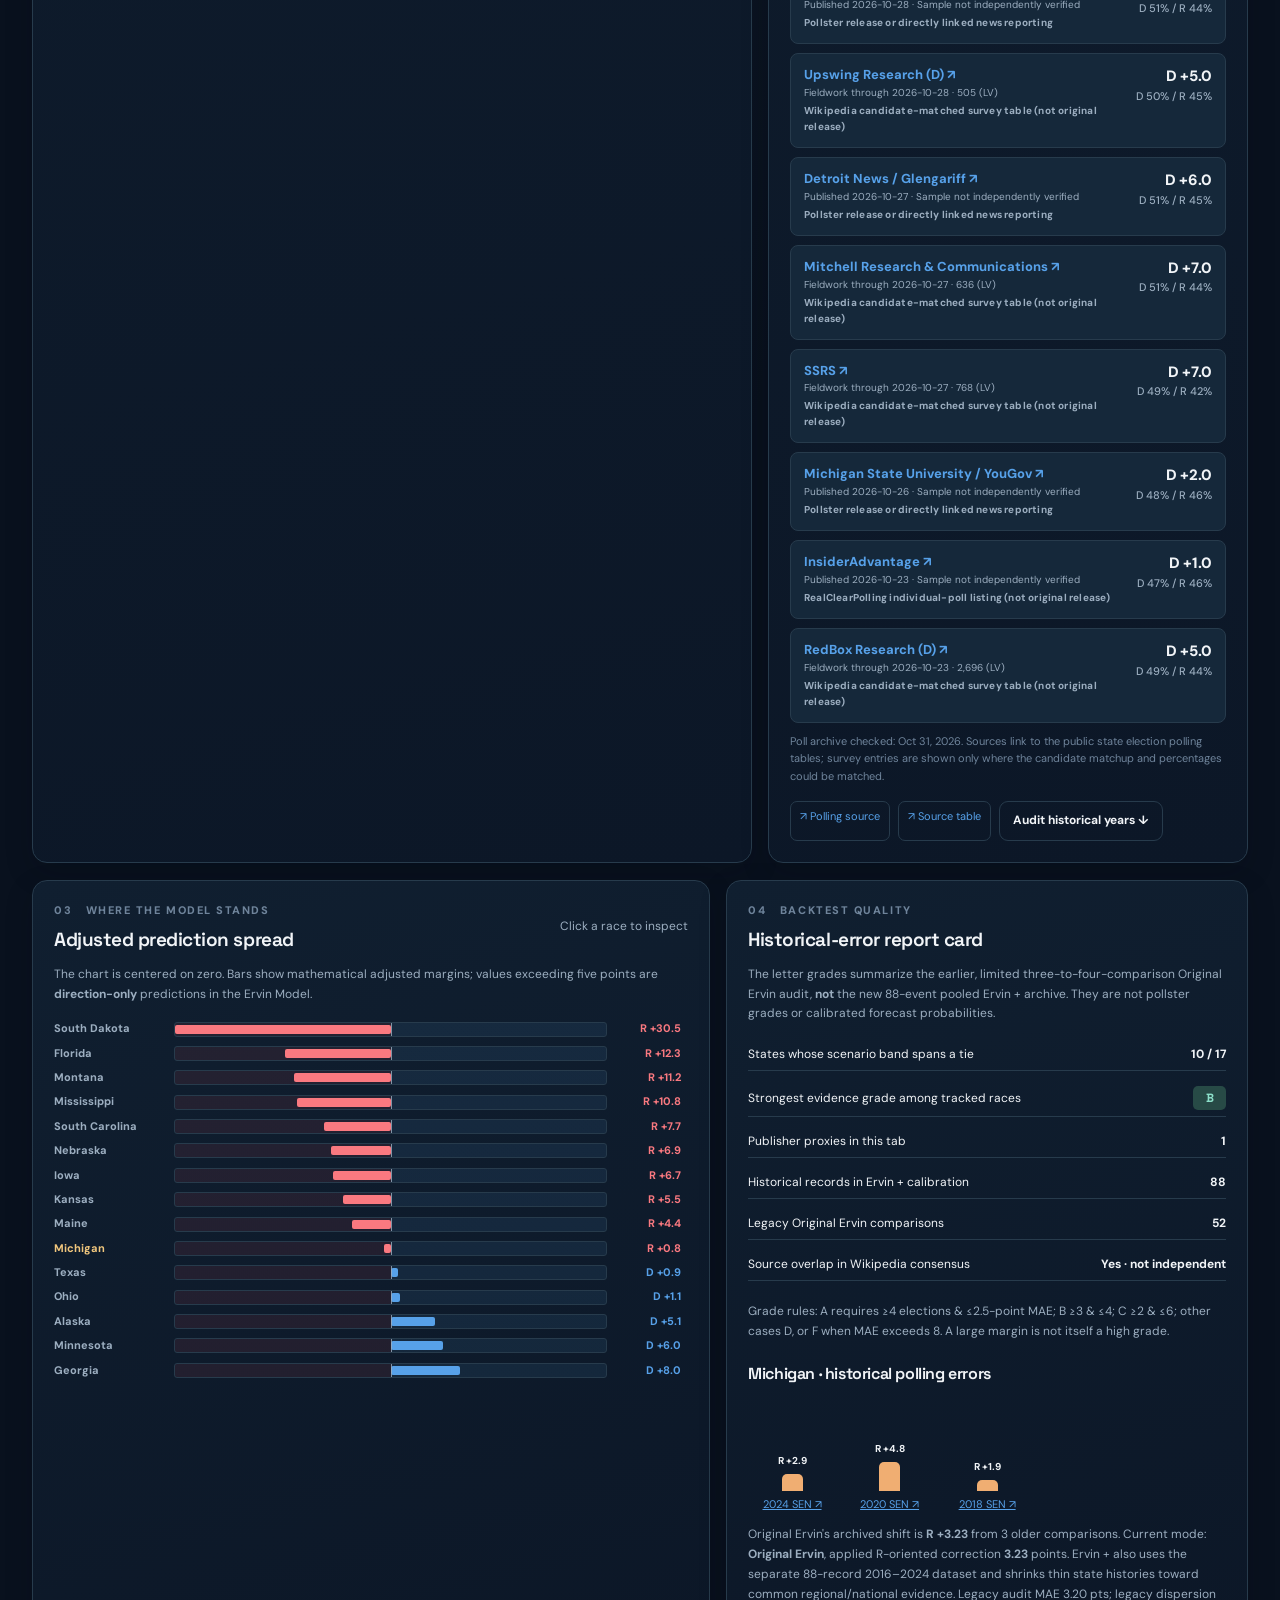
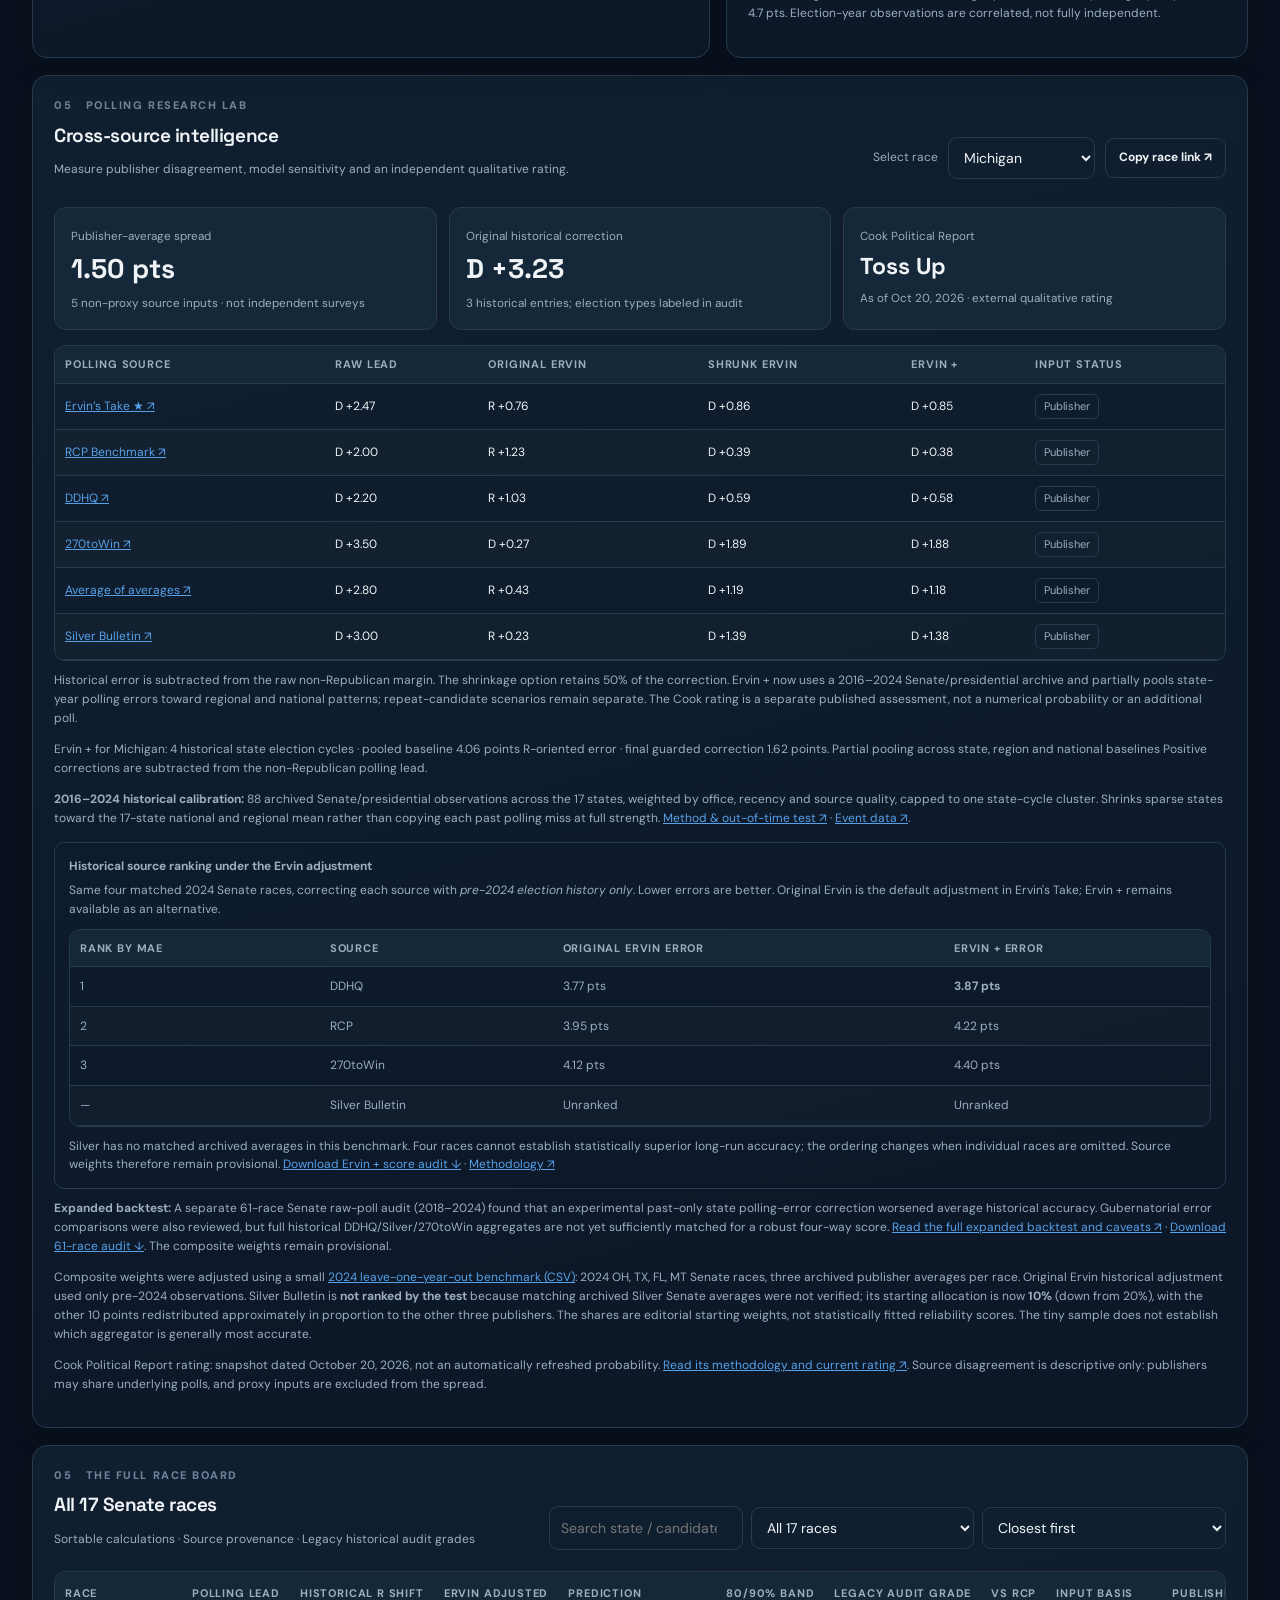
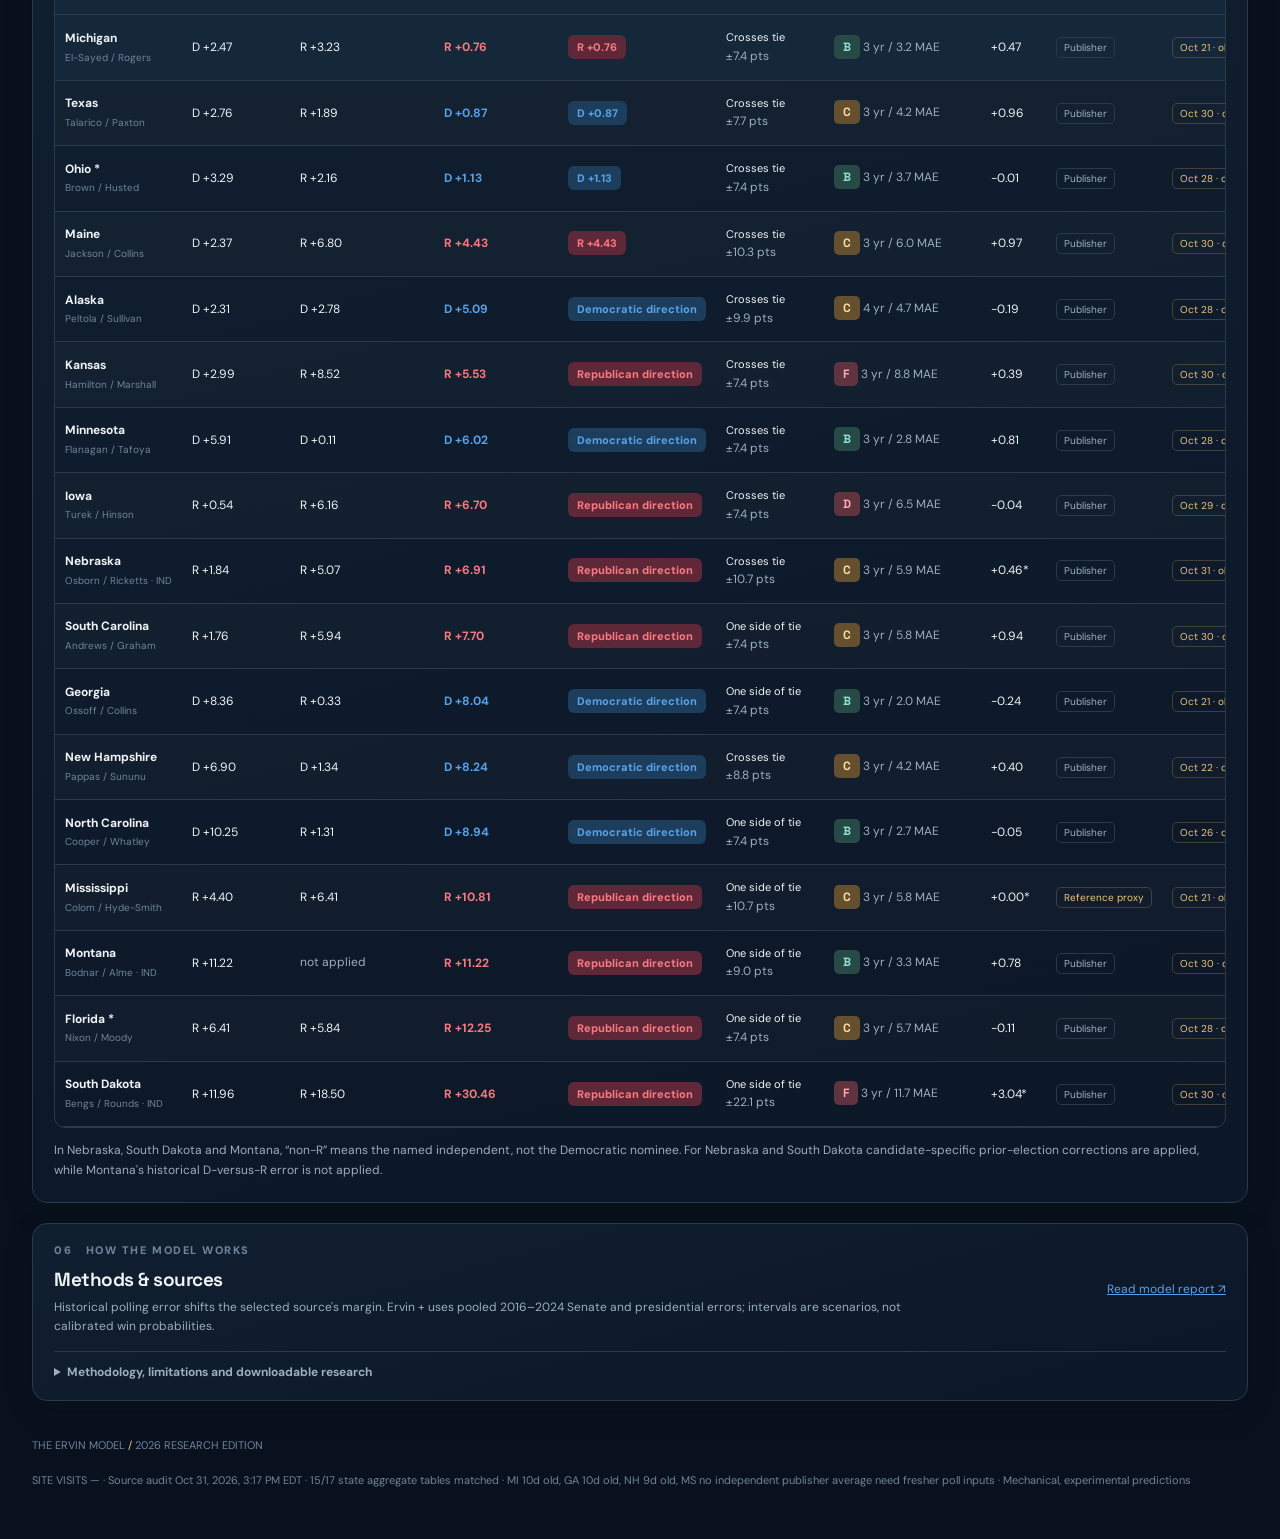
==== commit bd4ef55c: "Automatic 2026 Senate polling check" ====
--- a/index.html
+++ b/index.html
@@ -1206,17 +1206,17 @@
           "note": "No same-matchup RCP poll average verified; uses 270toWin published margin."
         },
         "ddhq": {
-          "value": -0.7,
+          "value": -2.0,
           "origin": "Decision Desk HQ",
-          "date": "Oct 27",
+          "date": "Oct 31",
           "url": "https://en.wikipedia.org/wiki/2026_United_States_Senate_election_in_Nebraska",
           "proxy": false,
           "note": "Verified from Wikipedia general-election aggregator table; individual underlying polls may overlap."
         },
         "win270": {
-          "value": -2.0,
+          "value": -2.6,
           "origin": "270toWin",
-          "date": "Oct 27",
+          "date": "Oct 31",
           "url": "https://en.wikipedia.org/wiki/2026_United_States_Senate_election_in_Nebraska",
           "proxy": false,
           "note": "Verified from Wikipedia general-election aggregator table; individual underlying polls may overlap."
@@ -1771,13 +1771,26 @@
   "ratings": "https://www.cookpolitical.com/ratings/senate-race-ratings?check_logged_in=1",
   "errorResearch": "https://www.pollingforecast.com/research/us-polling-error",
   "liveMeta": {
-    "checkedAt": "2026-10-31T12:28:38.732196+00:00",
+    "checkedAt": "2026-10-31T19:17:04.835997+00:00",
     "pagesParsed": 15,
     "checkedRaceCount": 17,
-    "changes": 0,
+    "changes": 2,
     "observationsFound": 56,
     "errors": [],
-    "updated": [],
+    "updated": [
+      {
+        "state": "NE",
+        "source": "win270",
+        "margin": -2.6,
+        "published": "Oct 31"
+      },
+      {
+        "state": "NE",
+        "source": "ddhq",
+        "margin": -2.0,
+        "published": "Oct 31"
+      }
+    ],
     "sourceCoverage": [
       {
         "state": "ME",
